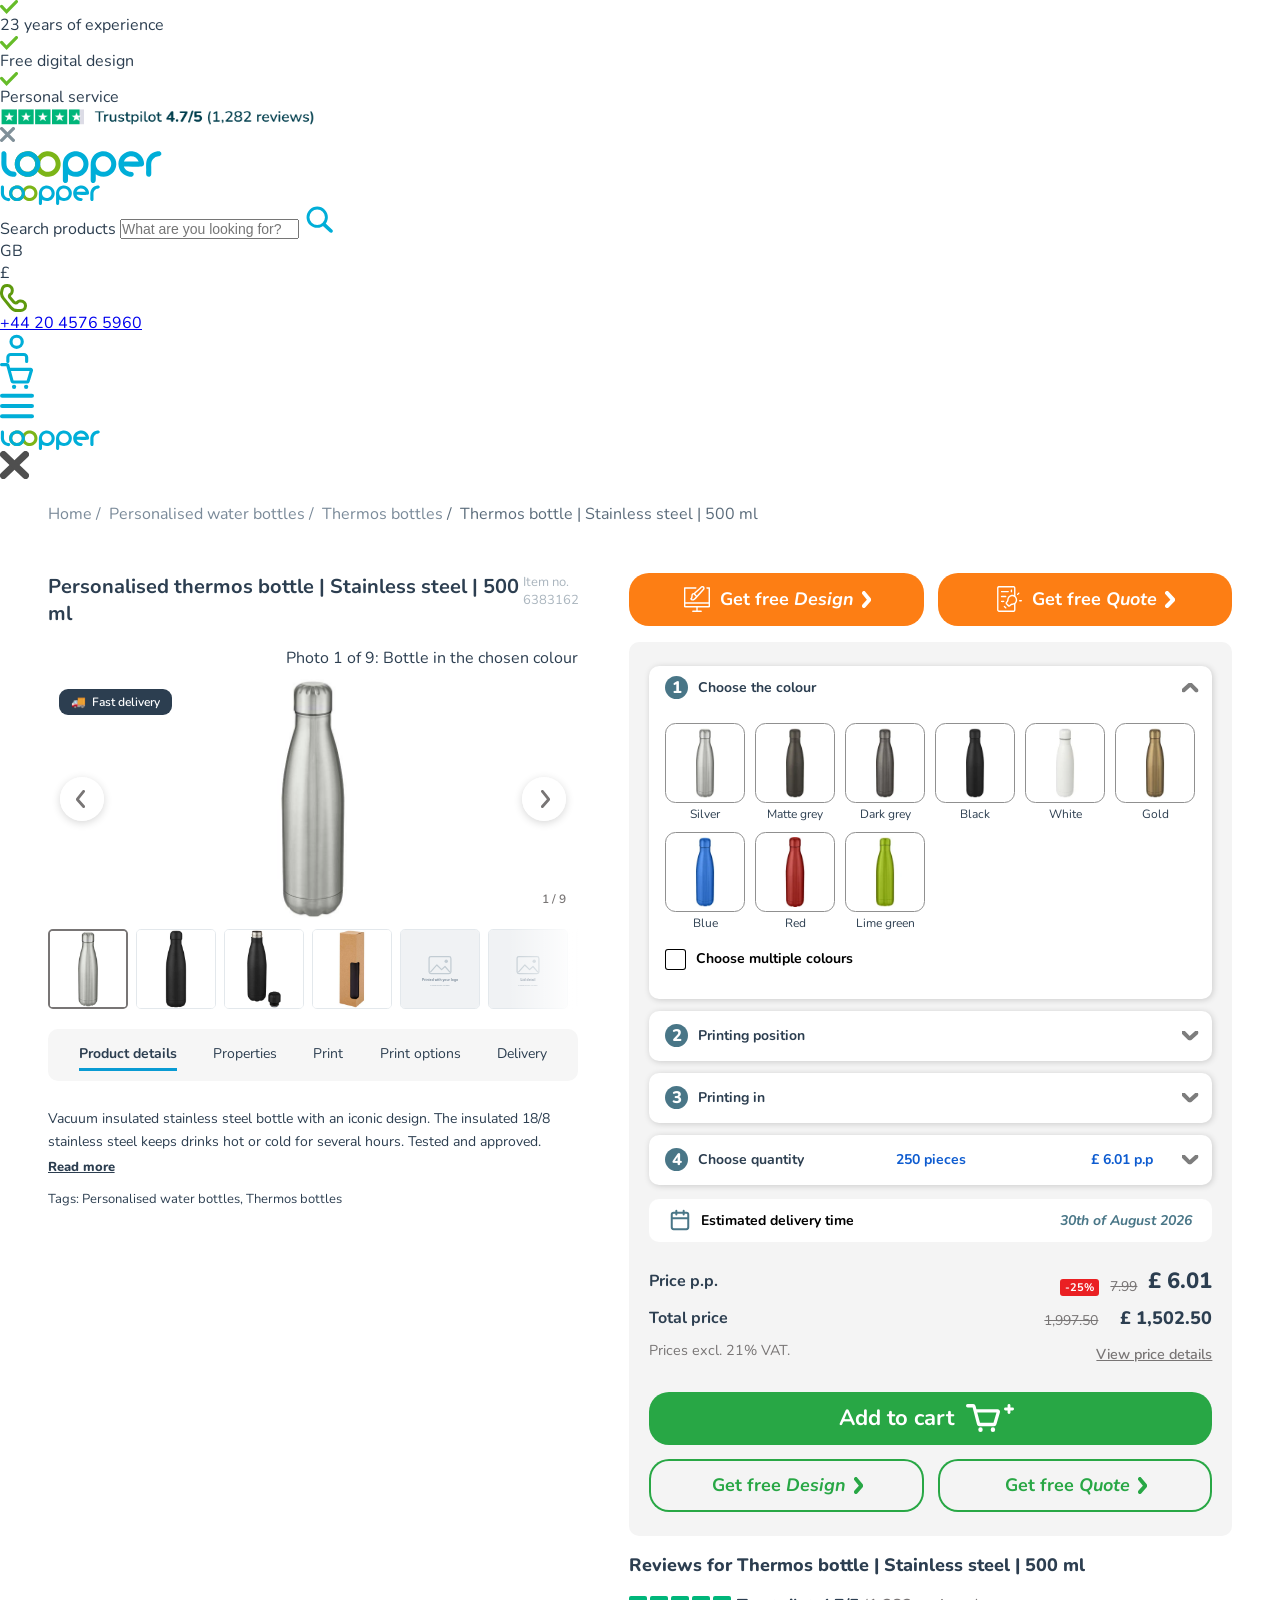
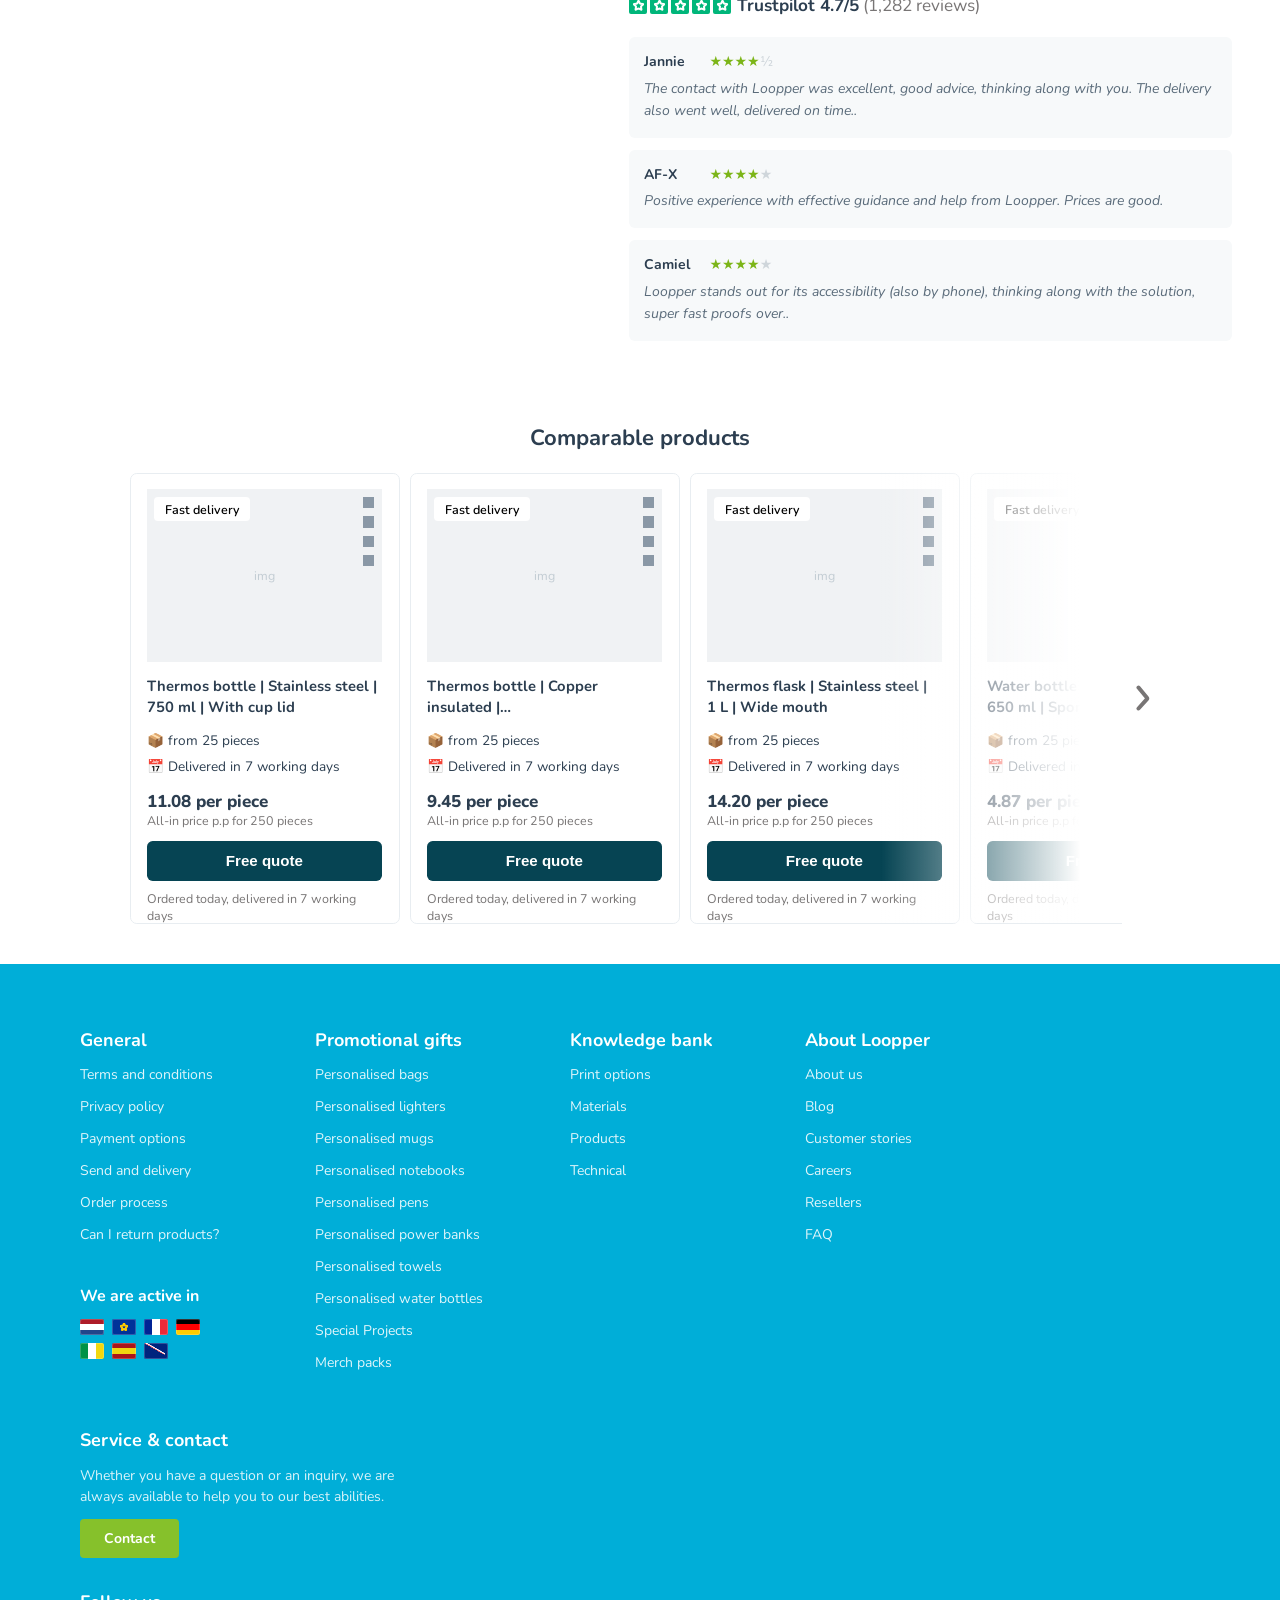
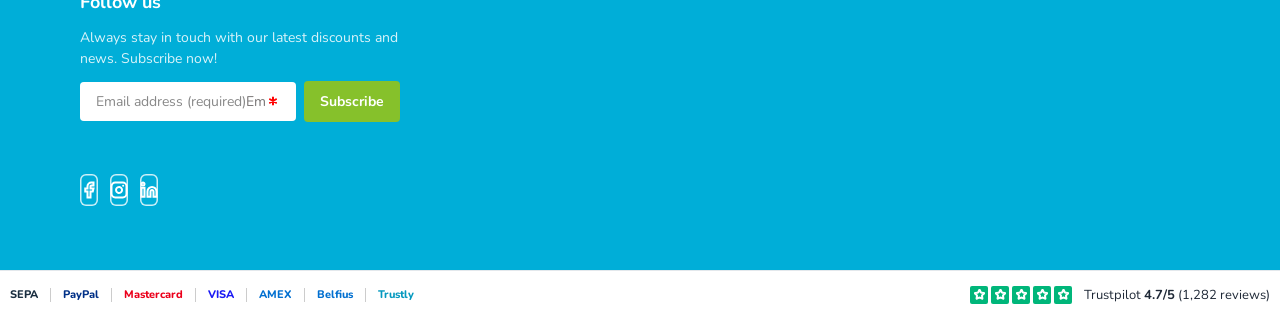
==== index.html @ 8483b27d "PDP: remove the configurator auto-scroll revealStep (scroll after a finished step) and showConfigSum" ====
<!doctype html>
<html lang="en-GB">
  <head>
    <meta charset="utf-8" />
    <!-- viewport-fit=cover: the page runs to the screen edges on iPhones,
         so the buy bar's white can sit behind Safari's bottom toolbar and the
         home indicator (env(safe-area-inset-*) in styles.css) -->
    <meta
      name="viewport"
      content="width=device-width, initial-scale=1, viewport-fit=cover"
    />
    <meta name="theme-color" content="#ffffff" />
    <meta name="format-detection" content="telephone=no" />
    <title>
      Thermos Bottle 500 ml, Stainless Steel, Personalised | from 25 pcs.
    </title>
    <meta
      name="description"
      content="Print your logo on a 500 ml vacuum insulated stainless steel thermos bottle. From 25 pieces, from £4.65 p.p. (5,000+ pcs), free digital design and fast delivery."
    />
    <link
      rel="canonical"
      href="https://www.loopper.co.uk/personalized-water-bottles/thermos-bottles/thermos-bottle-stainless-steel-500-ml-6383162"
    />
    <!-- hreflang: one line per market, each pointing to THIS product on that
         site. The non-UK slugs are illustrative; the feed fills the real ones. -->
    <link
      rel="alternate"
      hreflang="en-GB"
      href="https://www.loopper.co.uk/personalized-water-bottles/thermos-bottles/thermos-bottle-stainless-steel-500-ml-6383162"
    />
    <link
      rel="alternate"
      hreflang="en"
      href="https://www.loopper.com/personalized-water-bottles/thermos-bottles/thermos-bottle-stainless-steel-500-ml-6383162"
    />
    <link
      rel="alternate"
      hreflang="nl"
      href="https://www.loopper.nl/bedrukte-drinkflessen/thermosflessen/thermosfles-rvs-500-ml-6383162"
    />
    <link
      rel="alternate"
      hreflang="fr"
      href="https://www.loopper.fr/gourdes-personnalisees/bouteilles-isothermes/bouteille-isotherme-inox-500-ml-6383162"
    />
    <link
      rel="alternate"
      hreflang="de"
      href="https://www.loopper.de/trinkflaschen-bedrucken/thermosflaschen/thermosflasche-edelstahl-500-ml-6383162"
    />
    <link
      rel="alternate"
      hreflang="it"
      href="https://www.loopper.com/it/borracce-personalizzate/thermos/thermos-acciaio-inox-500-ml-6383162"
    />
    <link
      rel="alternate"
      hreflang="es"
      href="https://www.loopper.com/es/botellas-personalizadas/termos/termo-acero-inoxidable-500-ml-6383162"
    />
    <link
      rel="alternate"
      hreflang="x-default"
      href="https://www.loopper.co.uk/personalized-water-bottles/thermos-bottles/thermos-bottle-stainless-steel-500-ml-6383162"
    />
    <meta name="robots" content="index, follow" />
    <meta property="og:type" content="product" />
    <meta
      property="og:title"
      content="Thermos Bottle 500 ml, Stainless Steel, Personalised | from 25 pcs."
    />
    <meta
      property="og:description"
      content="Vacuum insulated 18/8 stainless steel bottle with your logo. From 25 pieces, free digital design."
    />
    <meta
      property="og:url"
      content="https://www.loopper.co.uk/personalized-water-bottles/thermos-bottles/thermos-bottle-stainless-steel-500-ml-6383162"
    />
    <meta
      property="og:image"
      content="https://img.loopper.com/storage/webshop/articles/thermos-bottle-stainless-steel-500-ml.jpg"
    />
    <meta property="og:site_name" content="Loopper" />
    <meta property="og:locale" content="en_GB" />
    <meta name="twitter:card" content="summary_large_image" />
    <script type="application/ld+json">
      {
        "@context": "https://schema.org",
        "@graph": [
          {
            "@type": "WebPage",
            "@id": "https://www.loopper.co.uk/personalized-water-bottles/thermos-bottles/thermos-bottle-stainless-steel-500-ml-6383162#webpage",
            "name": "Thermos Bottle 500 ml, Stainless Steel, Personalised | from 25 pcs.",
            "url": "https://www.loopper.co.uk/personalized-water-bottles/thermos-bottles/thermos-bottle-stainless-steel-500-ml-6383162",
            "isPartOf": {
              "@id": "https://www.loopper.co.uk#website"
            },
            "breadcrumb": {
              "@id": "https://www.loopper.co.uk/personalized-water-bottles/thermos-bottles/thermos-bottle-stainless-steel-500-ml-6383162#breadcrumb"
            },
            "publisher": {
              "@id": "https://www.loopper.co.uk#organization"
            },
            "mainEntity": {
              "@id": "https://www.loopper.co.uk/personalized-water-bottles/thermos-bottles/thermos-bottle-stainless-steel-500-ml-6383162#product"
            },
            "dateModified": "2026-09-16"
          },
          {
            "@type": "BreadcrumbList",
            "@id": "https://www.loopper.co.uk/personalized-water-bottles/thermos-bottles/thermos-bottle-stainless-steel-500-ml-6383162#breadcrumb",
            "itemListElement": [
              {
                "@type": "ListItem",
                "position": 1,
                "name": "Home",
                "item": "https://www.loopper.co.uk"
              },
              {
                "@type": "ListItem",
                "position": 2,
                "name": "Personalised water bottles",
                "item": "https://www.loopper.co.uk/personalized-water-bottles"
              },
              {
                "@type": "ListItem",
                "position": 3,
                "name": "Thermos bottles",
                "item": "https://www.loopper.co.uk/personalized-water-bottles/thermos-bottles"
              },
              {
                "@type": "ListItem",
                "position": 4,
                "name": "Thermos bottle, stainless steel, 500 ml",
                "item": "https://www.loopper.co.uk/personalized-water-bottles/thermos-bottles/thermos-bottle-stainless-steel-500-ml-6383162"
              }
            ]
          },
          {
            "@type": "Product",
            "@id": "https://www.loopper.co.uk/personalized-water-bottles/thermos-bottles/thermos-bottle-stainless-steel-500-ml-6383162#product",
            "name": "Thermos bottle, stainless steel, 500 ml",
            "description": "Vacuum insulated stainless steel bottle with an iconic design. The insulated 18/8 stainless steel keeps drinks hot or cold for several hours. Personalised with your logo.",
            "image": [
              "https://img.loopper.com/storage/webshop/articles/thermos-bottle-stainless-steel-500-ml.jpg"
            ],
            "sku": "6383162",
            "brand": {
              "@type": "Brand",
              "name": "Loopper"
            },
            "material": "18/8 stainless steel",
            "color": [
              "Grey",
              "Black",
              "White",
              "Navy",
              "Royal blue",
              "Green",
              "Red",
              "Orange",
              "Yellow",
              "Pink",
              "Purple",
              "Teal",
              "Sand"
            ],
            "height": {
              "@type": "QuantitativeValue",
              "value": 27,
              "unitCode": "CMT"
            },
            "width": {
              "@type": "QuantitativeValue",
              "value": 7,
              "unitCode": "CMT"
            },
            "depth": {
              "@type": "QuantitativeValue",
              "value": 7,
              "unitCode": "CMT"
            },
            "weight": {
              "@type": "QuantitativeValue",
              "value": 284,
              "unitCode": "GRM"
            },
            "offers": {
              "@type": "Offer",
              "url": "https://www.loopper.co.uk/personalized-water-bottles/thermos-bottles/thermos-bottle-stainless-steel-500-ml-6383162",
              "priceCurrency": "GBP",
              "price": "7.99",
              "priceSpecification": [
                {
                  "@type": "UnitPriceSpecification",
                  "price": "7.99",
                  "priceCurrency": "GBP",
                  "valueAddedTaxIncluded": false,
                  "referenceQuantity": {
                    "@type": "QuantitativeValue",
                    "value": 1,
                    "unitCode": "C62"
                  },
                  "eligibleQuantity": {
                    "@type": "QuantitativeValue",
                    "minValue": 25,
                    "unitCode": "C62",
                    "maxValue": 49
                  }
                },
                {
                  "@type": "UnitPriceSpecification",
                  "price": "7.59",
                  "priceCurrency": "GBP",
                  "valueAddedTaxIncluded": false,
                  "referenceQuantity": {
                    "@type": "QuantitativeValue",
                    "value": 1,
                    "unitCode": "C62"
                  },
                  "eligibleQuantity": {
                    "@type": "QuantitativeValue",
                    "minValue": 50,
                    "unitCode": "C62",
                    "maxValue": 99
                  }
                },
                {
                  "@type": "UnitPriceSpecification",
                  "price": "7.19",
                  "priceCurrency": "GBP",
                  "valueAddedTaxIncluded": false,
                  "referenceQuantity": {
                    "@type": "QuantitativeValue",
                    "value": 1,
                    "unitCode": "C62"
                  },
                  "eligibleQuantity": {
                    "@type": "QuantitativeValue",
                    "minValue": 100,
                    "unitCode": "C62",
                    "maxValue": 249
                  }
                },
                {
                  "@type": "UnitPriceSpecification",
                  "price": "6.01",
                  "priceCurrency": "GBP",
                  "valueAddedTaxIncluded": false,
                  "referenceQuantity": {
                    "@type": "QuantitativeValue",
                    "value": 1,
                    "unitCode": "C62"
                  },
                  "eligibleQuantity": {
                    "@type": "QuantitativeValue",
                    "minValue": 250,
                    "unitCode": "C62",
                    "maxValue": 499
                  }
                },
                {
                  "@type": "UnitPriceSpecification",
                  "price": "5.67",
                  "priceCurrency": "GBP",
                  "valueAddedTaxIncluded": false,
                  "referenceQuantity": {
                    "@type": "QuantitativeValue",
                    "value": 1,
                    "unitCode": "C62"
                  },
                  "eligibleQuantity": {
                    "@type": "QuantitativeValue",
                    "minValue": 500,
                    "unitCode": "C62",
                    "maxValue": 999
                  }
                },
                {
                  "@type": "UnitPriceSpecification",
                  "price": "5.35",
                  "priceCurrency": "GBP",
                  "valueAddedTaxIncluded": false,
                  "referenceQuantity": {
                    "@type": "QuantitativeValue",
                    "value": 1,
                    "unitCode": "C62"
                  },
                  "eligibleQuantity": {
                    "@type": "QuantitativeValue",
                    "minValue": 1000,
                    "unitCode": "C62",
                    "maxValue": 2499
                  }
                },
                {
                  "@type": "UnitPriceSpecification",
                  "price": "4.99",
                  "priceCurrency": "GBP",
                  "valueAddedTaxIncluded": false,
                  "referenceQuantity": {
                    "@type": "QuantitativeValue",
                    "value": 1,
                    "unitCode": "C62"
                  },
                  "eligibleQuantity": {
                    "@type": "QuantitativeValue",
                    "minValue": 2500,
                    "unitCode": "C62",
                    "maxValue": 4999
                  }
                },
                {
                  "@type": "UnitPriceSpecification",
                  "price": "4.65",
                  "priceCurrency": "GBP",
                  "valueAddedTaxIncluded": false,
                  "referenceQuantity": {
                    "@type": "QuantitativeValue",
                    "value": 1,
                    "unitCode": "C62"
                  },
                  "eligibleQuantity": {
                    "@type": "QuantitativeValue",
                    "minValue": 5000,
                    "unitCode": "C62"
                  }
                }
              ],
              "availability": "https://schema.org/InStock",
              "itemCondition": "https://schema.org/NewCondition",
              "seller": {
                "@id": "https://www.loopper.co.uk#organization"
              },
              "hasMerchantReturnPolicy": {
                "@id": "https://www.loopper.co.uk#merchant-return-policy"
              }
            }
          }
        ]
      }
    </script>
    <link
      rel="icon"
      href="data:image/svg+xml,%3Csvg xmlns='http://www.w3.org/2000/svg' viewBox='0 0 16 16'%3E%3Ccircle cx='8' cy='8' r='8' fill='%2300aed8'/%3E%3C/svg%3E"
    />
    <style>
      @font-face {
        font-family: "Nunito";
        font-style: normal;
        font-weight: 400 1000;
        font-display: swap;
        src: url("assets/fonts/nunito-latin.woff2") format("woff2");
      }
      @font-face {
        font-family: "Nunito";
        font-style: italic;
        font-weight: 400 1000;
        font-display: swap;
        src: url("assets/fonts/nunito-italic-latin.woff2") format("woff2");
      }
    </style>
    <!-- ?v=: raise it after editing the CSS / JS, so phones testing the
         prototype fetch the new files instead of a cached copy -->
    <link rel="stylesheet" href="styles.css?v=58" />
    <link rel="stylesheet" href="nav.css?v=58" />
  </head>
  <body>
    <!-- ============ NAVIGATION MENU ============
         From 02 Navigation menu/loopper-navigation-menu.html: icon
         sprite, header (USP bar, search, actions, category bar + mega
         menu, mobile chips), scrim and mobile drawer. Styles in
         nav.css, behaviour in nav.js. -->
    <!-- SVG icon sprite -->
    <svg width="0" height="0" style="position: absolute" aria-hidden="true">
      <defs>
        <symbol id="i-check" viewBox="0 0 24 24">
          <path d="M4 12.5l5 5L20 6.5" />
        </symbol>
        <symbol id="i-x" viewBox="0 0 24 24">
          <path d="M6 6l12 12M18 6L6 18" />
        </symbol>
        <symbol id="i-search" viewBox="0 0 24 24">
          <circle cx="11" cy="11" r="6.5" />
          <path d="M16 16l4.5 4.5" />
        </symbol>
        <symbol id="i-phone" viewBox="0 0 24 24">
          <path
            d="M5 4h3.5l1.8 4.5-2.3 1.4a11 11 0 0 0 6.1 6.1l1.4-2.3L20 15.5V19a1.5 1.5 0 0 1-1.6 1.5A16.5 16.5 0 0 1 3.5 5.6 1.5 1.5 0 0 1 5 4z"
          />
        </symbol>
        <symbol id="i-user" viewBox="0 0 24 24">
          <circle cx="12" cy="8" r="4" />
          <path d="M4.5 20.5a7.5 7.5 0 0 1 15 0" />
        </symbol>
        <symbol id="i-cart" viewBox="0 0 24 24">
          <path d="M3 4h2.5l2.2 11h10.6L20.5 7.5H7" />
          <circle cx="9.5" cy="19.5" r="1.3" />
          <circle cx="17" cy="19.5" r="1.3" />
        </symbol>
        <symbol id="i-menu" viewBox="0 0 24 24">
          <path d="M4 6.5h16M4 12h16M4 17.5h16" />
        </symbol>
        <symbol id="i-chev-d" viewBox="0 0 24 24">
          <path d="M6 9l6 6 6-6" />
        </symbol>
        <symbol id="i-chev-r" viewBox="0 0 24 24">
          <path d="M9 6l6 6-6 6" />
        </symbol>
        <symbol id="i-chev-l" viewBox="0 0 24 24">
          <path d="M15 6l-6 6 6 6" />
        </symbol>
        <symbol id="i-arrow" viewBox="0 0 24 24">
          <path d="M5 12h14M13 6l6 6-6 6" />
        </symbol>
        <symbol id="i-grid" viewBox="0 0 24 24">
          <rect x="4" y="4" width="6.5" height="6.5" rx="1.5" />
          <rect x="13.5" y="4" width="6.5" height="6.5" rx="1.5" />
          <rect x="4" y="13.5" width="6.5" height="6.5" rx="1.5" />
          <rect x="13.5" y="13.5" width="6.5" height="6.5" rx="1.5" />
        </symbol>
        <symbol id="i-az" viewBox="0 0 24 24">
          <path d="M4 18l3.5-10L11 18M5.2 14.5h4.6M14 8h6l-6 10h6" />
        </symbol>
        <symbol id="i-bags" viewBox="0 0 24 24">
          <path d="M5.5 8h13l-1 12.5h-11z" />
          <path d="M9 10V6.5a3 3 0 0 1 6 0V10" />
        </symbol>
        <symbol id="i-brands" viewBox="0 0 24 24">
          <path
            d="M12 3.5l2.5 5.3 5.8.7-4.3 4 1.1 5.8L12 16.5l-5.1 2.8L8 13.5l-4.3-4 5.8-.7z"
          />
        </symbol>
        <symbol id="i-clothing" viewBox="0 0 24 24">
          <path
            d="M9 4L4 6.5 5.5 11 8 10v10h8V10l2.5 1L20 6.5 15 4a3 3 0 0 1-6 0z"
          />
        </symbol>
        <symbol id="i-food-drinkware" viewBox="0 0 24 24">
          <path d="M5 9h11v6a4.5 4.5 0 0 1-4.5 4.5h-2A4.5 4.5 0 0 1 5 15z" />
          <path
            d="M16 10.5h1.5a2.5 2.5 0 0 1 0 5H16M9 3.5c-.8 1 .8 2 0 3M12.5 3.5c-.8 1 .8 2 0 3"
          />
        </symbol>
        <symbol id="i-gadgets" viewBox="0 0 24 24">
          <rect x="7" y="3" width="10" height="18" rx="2.5" />
          <path d="M11 17.5h2" />
        </symbol>
        <symbol id="i-giveaways" viewBox="0 0 24 24">
          <rect x="4" y="10" width="16" height="10.5" rx="1.5" />
          <path
            d="M3 7h18v3H3zM12 7v13.5M12 7C10.5 3 6.5 3.5 7.5 6.5M12 7c1.5-4 5.5-3.5 4.5-.5"
          />
        </symbol>
        <symbol id="i-office" viewBox="0 0 24 24">
          <path d="M4.5 19.5l1-4.5L16 4.5l3.5 3.5L9 18.5z" />
          <path d="M13.5 7l3.5 3.5" />
        </symbol>
        <symbol id="i-outdoor" viewBox="0 0 24 24">
          <path d="M3 19.5l6.5-10 4 6 2.5-3.5 5 7.5z" />
          <circle cx="17" cy="6" r="2" />
        </symbol>
        <symbol id="i-sustainable" viewBox="0 0 24 24">
          <path d="M5 19c0-8.5 5.5-14 15-14 0 9.5-5.5 15-14 15" />
          <path d="M5 19l8.5-8.5" />
        </symbol>
        <symbol id="i-themes" viewBox="0 0 24 24">
          <path
            d="M12 3v4M12 17v4M3 12h4M17 12h4M6 6l2.5 2.5M15.5 15.5L18 18M18 6l-2.5 2.5M8.5 15.5L6 18"
          />
        </symbol>
        <symbol id="i-wellness" viewBox="0 0 24 24">
          <path
            d="M12 20s-7.5-4.6-7.5-10.2A4.2 4.2 0 0 1 12 7.3a4.2 4.2 0 0 1 7.5 2.5C19.5 15.4 12 20 12 20z"
          />
        </symbol>
        <symbol id="i-spark" viewBox="0 0 24 24">
          <path d="M12 3l2 6 6 2-6 2-2 6-2-6-6-2 6-2z" />
        </symbol>
        <symbol id="i-pen-tool" viewBox="0 0 24 24">
          <path d="M12 19l7-7 3 3-7 7zM18 13l-1.5-7.5L2 2l3.5 14.5L13 18z" />
          <circle cx="11" cy="11" r="2" />
        </symbol>
        <symbol id="i-chat" viewBox="0 0 24 24">
          <path d="M4 5h16v11H9l-5 4z" />
        </symbol>
        <symbol id="i-stories" viewBox="0 0 24 24">
          <path d="M4 5h11a3 3 0 0 1 3 3v11H7a3 3 0 0 1-3-3z" />
          <path d="M8 9h6M8 12.5h6" />
        </symbol>
        <symbol id="i-globe" viewBox="0 0 24 24">
          <circle cx="12" cy="12" r="8.5" />
          <path
            d="M3.5 12h17M12 3.5c2.5 2.5 3.5 5.5 3.5 8.5s-1 6-3.5 8.5c-2.5-2.5-3.5-5.5-3.5-8.5s1-6 3.5-8.5z"
          />
        </symbol>
      </defs>
    </svg>

    <header class="hd" id="hd">
      <div class="usp" id="usp">
        <div class="wrap">
          <div class="usp-left">
            <span class="usp-item"
              ><span class="usp-ic"
                ><img
                  src="assets/nav/v2-usp-check.svg"
                  width="18.0604"
                  height="14.0691"
                  alt="" /></span
              >23 years of experience</span
            >
            <span class="usp-item"
              ><span class="usp-ic"
                ><img
                  src="assets/nav/v2-usp-check.svg"
                  width="18.0604"
                  height="14.0691"
                  alt="" /></span
              >Free digital design</span
            >
            <span class="usp-item"
              ><span class="usp-ic"
                ><img
                  src="assets/nav/v2-usp-check.svg"
                  width="18.0604"
                  height="14.0691"
                  alt="" /></span
              >Personal service</span
            >
          </div>
          <a
            class="usp-tp"
            href="https://www.trustpilot.com/review/loopper.com"
            rel="noopener"
            ><img
              src="assets/nav/trustpilot-rating@2x.png"
              width="315"
              height="18"
              alt="Trustpilot 4.7/5 (1,282 reviews)"
          /></a>
          <button
            class="usp-close"
            id="uspClose"
            aria-label="Hide these messages"
          >
            <img
              src="assets/nav/v2-usp-close.svg"
              width="15.4286"
              height="15.4286"
              alt=""
            />
          </button>
        </div>
      </div>

      <div class="bar">
        <div class="wrap bar-in">
          <a class="logo" href="/" aria-label="Loopper home"
            ><img
              class="d-only d-logo"
              src="assets/nav/v2-logo.svg"
              width="165"
              height="35.8333"
              alt="" /><img
              class="m-only m-logo"
              src="assets/nav/logo.svg"
              width="102"
              height="22"
              alt=""
          /></a>

          <form class="search" role="search" onsubmit="return false;">
            <label for="q" class="vh">Search products</label>
            <input
              id="q"
              type="search"
              placeholder="What are you looking for?"
              autocomplete="off"
            />
            <button type="submit" aria-label="Search">
              <img src="assets/nav/search.svg" width="34" height="28" alt="" />
            </button>
          </form>

          <div class="actions">
            <div class="lang">
              <button
                class="act act-lang"
                id="langBtn"
                type="button"
                aria-haspopup="true"
                aria-expanded="false"
                aria-controls="langMenu"
                aria-label="Country: United Kingdom. Change country"
              >
                <span
                  class="lang-flag"
                  style="
                    background-image: url(&quot;https://www.loopper.co.uk/storage/flags/gb.svg&quot;);
                  "
                ></span
                ><span class="lang-code">GB</span>
              </button>
              <ul class="lang-menu" id="langMenu" hidden>
                <li>
                  <a
                    href="https://www.loopper.co.uk/personalized-water-bottles/thermos-bottles/thermos-bottle-stainless-steel-500-ml-6383162"
                    hreflang="en-GB"
                    aria-current="true"
                    ><span class="cur-opt"
                      ><span
                        class="lang-flag lang-flag-lg"
                        style="
                          background-image: url(&quot;https://www.loopper.co.uk/storage/flags/gb.svg&quot;);
                        "
                      ></span
                      ><span class="lang-name">United Kingdom</span></span
                    ><svg
                      class="cur-check"
                      width="14"
                      height="10"
                      viewBox="0 0 14 10"
                      fill="none"
                      aria-hidden="true"
                    >
                      <path
                        d="M1.5 5.2L5.2 8.5L12.5 1.5"
                        stroke="#00AED8"
                        stroke-width="2.4"
                        stroke-linecap="round"
                        stroke-linejoin="round"
                      /></svg
                  ></a>
                </li>
                <li>
                  <a
                    href="https://www.loopper.nl/bedrukte-drinkflessen/thermosflessen/thermosfles-rvs-500-ml-6383162"
                    hreflang="nl"
                    ><span class="cur-opt"
                      ><span
                        class="lang-flag lang-flag-lg"
                        style="
                          background-image: url(&quot;https://www.loopper.co.uk/storage/flags/nl.svg&quot;);
                        "
                      ></span
                      ><span class="lang-name">Nederlands</span></span
                    ><svg
                      class="cur-check"
                      width="14"
                      height="10"
                      viewBox="0 0 14 10"
                      fill="none"
                      aria-hidden="true"
                    >
                      <path
                        d="M1.5 5.2L5.2 8.5L12.5 1.5"
                        stroke="#00AED8"
                        stroke-width="2.4"
                        stroke-linecap="round"
                        stroke-linejoin="round"
                      /></svg
                  ></a>
                </li>
                <li>
                  <a
                    href="https://www.loopper.com/personalized-water-bottles/thermos-bottles/thermos-bottle-stainless-steel-500-ml-6383162"
                    hreflang="en"
                    ><span class="cur-opt"
                      ><span
                        class="lang-flag lang-flag-lg"
                        style="
                          background-image: url(&quot;https://www.loopper.co.uk/storage/flags/en.svg&quot;);
                        "
                      ></span
                      ><span class="lang-name">English</span></span
                    ><svg
                      class="cur-check"
                      width="14"
                      height="10"
                      viewBox="0 0 14 10"
                      fill="none"
                      aria-hidden="true"
                    >
                      <path
                        d="M1.5 5.2L5.2 8.5L12.5 1.5"
                        stroke="#00AED8"
                        stroke-width="2.4"
                        stroke-linecap="round"
                        stroke-linejoin="round"
                      /></svg
                  ></a>
                </li>
                <li>
                  <a
                    href="https://www.loopper.fr/gourdes-personnalisees/bouteilles-isothermes/bouteille-isotherme-inox-500-ml-6383162"
                    hreflang="fr"
                    ><span class="cur-opt"
                      ><span
                        class="lang-flag lang-flag-lg"
                        style="
                          background-image: url(&quot;https://www.loopper.co.uk/storage/flags/fr.svg&quot;);
                        "
                      ></span
                      ><span class="lang-name">Français</span></span
                    ><svg
                      class="cur-check"
                      width="14"
                      height="10"
                      viewBox="0 0 14 10"
                      fill="none"
                      aria-hidden="true"
                    >
                      <path
                        d="M1.5 5.2L5.2 8.5L12.5 1.5"
                        stroke="#00AED8"
                        stroke-width="2.4"
                        stroke-linecap="round"
                        stroke-linejoin="round"
                      /></svg
                  ></a>
                </li>
                <li>
                  <a
                    href="https://www.loopper.de/trinkflaschen-bedrucken/thermosflaschen/thermosflasche-edelstahl-500-ml-6383162"
                    hreflang="de"
                    ><span class="cur-opt"
                      ><span
                        class="lang-flag lang-flag-lg"
                        style="
                          background-image: url(&quot;https://www.loopper.co.uk/storage/flags/de.svg&quot;);
                        "
                      ></span
                      ><span class="lang-name">Deutsch</span></span
                    ><svg
                      class="cur-check"
                      width="14"
                      height="10"
                      viewBox="0 0 14 10"
                      fill="none"
                      aria-hidden="true"
                    >
                      <path
                        d="M1.5 5.2L5.2 8.5L12.5 1.5"
                        stroke="#00AED8"
                        stroke-width="2.4"
                        stroke-linecap="round"
                        stroke-linejoin="round"
                      /></svg
                  ></a>
                </li>
                <li>
                  <a
                    href="https://www.loopper.com/it/borracce-personalizzate/thermos/thermos-acciaio-inox-500-ml-6383162"
                    hreflang="it"
                    ><span class="cur-opt"
                      ><span
                        class="lang-flag lang-flag-lg"
                        style="
                          background-image: url(&quot;https://www.loopper.co.uk/storage/flags/it.svg&quot;);
                        "
                      ></span
                      ><span class="lang-name">Italiano</span></span
                    ><svg
                      class="cur-check"
                      width="14"
                      height="10"
                      viewBox="0 0 14 10"
                      fill="none"
                      aria-hidden="true"
                    >
                      <path
                        d="M1.5 5.2L5.2 8.5L12.5 1.5"
                        stroke="#00AED8"
                        stroke-width="2.4"
                        stroke-linecap="round"
                        stroke-linejoin="round"
                      /></svg
                  ></a>
                </li>
                <li>
                  <a
                    href="https://www.loopper.com/es/botellas-personalizadas/termos/termo-acero-inoxidable-500-ml-6383162"
                    hreflang="es"
                    ><span class="cur-opt"
                      ><span
                        class="lang-flag lang-flag-lg"
                        style="
                          background-image: url(&quot;https://www.loopper.co.uk/storage/flags/es.svg&quot;);
                        "
                      ></span
                      ><span class="lang-name">Español</span></span
                    ><svg
                      class="cur-check"
                      width="14"
                      height="10"
                      viewBox="0 0 14 10"
                      fill="none"
                      aria-hidden="true"
                    >
                      <path
                        d="M1.5 5.2L5.2 8.5L12.5 1.5"
                        stroke="#00AED8"
                        stroke-width="2.4"
                        stroke-linecap="round"
                        stroke-linejoin="round"
                      /></svg
                  ></a>
                </li>
              </ul>
            </div>
            <div class="lang cur">
              <button
                class="act act-cur"
                id="curBtn"
                type="button"
                aria-haspopup="true"
                aria-expanded="false"
                aria-controls="curMenu"
                aria-label="Currency: GBP. Change currency"
              >
                <span class="cur-sym" id="curSym" aria-hidden="true">£</span>
              </button>
              <ul class="lang-menu" id="curMenu" hidden>
                <li>
                  <a href="#" data-cur="GBP" data-sym="£" aria-current="true"
                    ><span class="cur-opt"
                      ><span class="cur-badge">£</span>GBP
                      <span class="cur-name">· British pound</span></span
                    ><svg
                      class="cur-check"
                      width="14"
                      height="10"
                      viewBox="0 0 14 10"
                      fill="none"
                      aria-hidden="true"
                    >
                      <path
                        d="M1.5 5.2L5.2 8.5L12.5 1.5"
                        stroke="#00AED8"
                        stroke-width="2.4"
                        stroke-linecap="round"
                        stroke-linejoin="round"
                      /></svg
                  ></a>
                </li>
                <li>
                  <a href="#" data-cur="EUR" data-sym="€"
                    ><span class="cur-opt"
                      ><span class="cur-badge">€</span>EUR
                      <span class="cur-name">· Euro</span></span
                    ><svg
                      class="cur-check"
                      width="14"
                      height="10"
                      viewBox="0 0 14 10"
                      fill="none"
                      aria-hidden="true"
                    >
                      <path
                        d="M1.5 5.2L5.2 8.5L12.5 1.5"
                        stroke="#00AED8"
                        stroke-width="2.4"
                        stroke-linecap="round"
                        stroke-linejoin="round"
                      /></svg
                  ></a>
                </li>
              </ul>
            </div>
            <a
              class="act act-phone"
              href="tel:+442045765960"
              aria-label="Call us on +44 20 4576 5960"
              ><span class="m-ic m-phone"
                ><img
                  src="assets/nav/phone.svg"
                  width="27.0611"
                  height="28"
                  alt="" /></span
              ><span class="ph-num d-only">+44 20 4576 5960</span></a
            >
            <a class="act" href="#" aria-label="My account"
              ><span class="m-ic m-account"
                ><img
                  src="assets/nav/account.svg"
                  width="34"
                  height="29.6186"
                  alt="" /></span
            ></a>
            <a class="act" href="#" aria-label="Basket"
              ><span class="ic-wrap"
                ><span class="m-ic m-cart"
                  ><img
                    src="assets/nav/cart.svg"
                    width="32.9824"
                    height="25.6872"
                    alt="" /></span></span
            ></a>
          </div>

          <button
            class="burger"
            id="burger"
            aria-label="Open menu"
            aria-expanded="false"
            aria-controls="drawer"
          >
            <img
              src="assets/nav/menu.svg"
              width="33.8253"
              height="33.8253"
              alt=""
            />
          </button>
        </div>
      </div>

      <!-- Mobile: category chips -->
      <nav class="chips" aria-label="Popular categories">
        <ul id="chips"></ul>
      </nav>

      <!-- Desktop: category bar + mega menu -->
      <nav class="cat" id="cat" aria-label="Product categories">
        <div class="wrap"><ul class="cat-list" id="catList"></ul></div>
        <div class="mega" id="mega" hidden>
          <div class="wrap mega-in" id="megaIn"></div>
        </div>
      </nav>
    </header>

    <div class="scrim" id="scrim" hidden></div>

    <!-- Mobile drawer -->
    <div
      class="drawer"
      id="drawer"
      role="dialog"
      aria-modal="true"
      aria-label="Menu"
    >
      <div class="dr-top">
        <span class="logo" aria-hidden="true"
          ><img src="assets/nav/logo.svg" width="102" height="22" alt=""
        /></span>
        <button class="dr-close" id="drClose" aria-label="Close menu">
          <!-- same X as the photo viewer and print previews (user) -->
          <img
            src="assets/mobile/overlay-close.svg"
            width="29"
            height="28"
            alt=""
          />
        </button>
      </div>
      <div class="dr-stage" id="drStage"></div>
    </div>

    <div class="stage" id="main">
      <div class="frame" id="frame">
        <!-- ============ CONTAINER (531:12868) ============ -->
        <main class="container">
          <!-- Breadcrumb: in the content container, above the two columns, so
               it starts where the product title starts and never runs wider
               than the content. Search engines read the BreadcrumbList JSON-LD
               in <head>; this is the same trail as a labelled nav. -->
          <div class="breadcrumb-bar">
            <nav class="bar-inner" aria-label="Breadcrumb">
              <!-- phones: middle levels (.crumb-mid) fold behind the "…"
                   button and the current page is left out (the title below
                   names it): "Home / … / Thermos bottles". "…" opens the
                   full trail (script.js). Desktop / tablet: full trail. -->
              <ol class="crumbs">
                <li><a href="/">Home</a></li>
                <li class="crumbs-more">
                  <button
                    type="button"
                    aria-expanded="false"
                    aria-label="Show full path"
                  >
                    …
                  </button>
                </li>
                <li class="crumb-mid">
                  <a href="/personalized-water-bottles"
                    >Personalised water bottles</a
                  >
                </li>
                <li>
                  <a href="/personalized-water-bottles/thermos-bottles"
                    >Thermos bottles</a
                  >
                </li>
                <li aria-current="page">
                  Thermos bottle | Stainless steel | 500 ml
                </li>
              </ol>
            </nav>
          </div>
          <div class="main-grid">
            <!-- ---------- COLUMN 1 (531:12872) ---------- -->
            <div class="col1">
              <div class="heading-title">
                <h1>Personalised thermos bottle | Stainless steel | 500 ml</h1>
                <div class="sku">Item no. 6383162</div>
              </div>

              <div
                class="image-slider"
                role="region"
                aria-roledescription="carousel"
                aria-label="Product photos"
              >
                <!-- announces "Photo 2 of 4: Front view" on every change -->
                <p class="vh" id="gal-status" aria-live="polite"></p>
                <!-- display: contents on desktop; the swipeable gallery track
                     below 768px (Image section 786:15988) -->
                <div class="gallery-track" id="gallery-track">
                  <div class="product-image-container">
                    <!-- Only 500px originals exist online for this article; add
                         1000w / 1500w files to the srcset when the supplier's
                         high-res photos are available. -->
                    <img
                      class="product-image"
                      id="product-image"
                      src="assets/product/silver.jpg"
                      srcset="assets/product/silver.jpg 500w"
                      sizes="(width >= 1024px) 654px, (width >= 768px) 46vw, 100vw"
                      alt="Thermos bottle, stainless steel, 500 ml, silver"
                      width="500"
                      height="500"
                      fetchpriority="high"
                    />
                    <!-- gallery controls (script.js gallery): the whole photo
                         opens the full-screen viewer; arrows + counter on
                         desktop / tablet, swipe + dots on phones -->
                    <button
                      class="gal-zoom"
                      type="button"
                      data-index="0"
                      aria-label="Enlarge photo"
                    ></button>
                    <button
                      class="gal-nav gal-nav--prev"
                      type="button"
                      aria-label="Previous photo"
                    >
                      <img
                        src="assets/imgArrow.svg"
                        width="13"
                        height="25"
                        alt=""
                      />
                    </button>
                    <button
                      class="gal-nav gal-nav--next"
                      type="button"
                      aria-label="Next photo"
                    >
                      <img
                        src="assets/imgArrow.svg"
                        width="13"
                        height="25"
                        alt=""
                      />
                    </button>
                    <span class="gal-count" aria-hidden="true">1 / 4</span>
                    <div class="fast-delivery">
                      <span>🚚</span><span class="fd-text">Fast delivery</span>
                    </div>
                  </div>
                  <!-- phones: the other three product views follow the first
                       photo, in the same order as the desktop thumbnails -->
                  <div class="m-slide m-slide--photo">
                    <img
                      src="assets/product/view-front.jpg"
                      width="500"
                      height="500"
                      loading="lazy"
                      alt="Thermos bottle, front view"
                    />
                    <button
                      class="gal-zoom"
                      type="button"
                      data-index="1"
                      aria-label="Enlarge photo: Front view"
                    ></button>
                  </div>
                  <div class="m-slide m-slide--photo">
                    <img
                      src="assets/product/view-open-lid.jpg"
                      width="500"
                      height="500"
                      loading="lazy"
                      alt="Thermos bottle with the lid taken off"
                    />
                    <button
                      class="gal-zoom"
                      type="button"
                      data-index="2"
                      aria-label="Enlarge photo: With the lid off"
                    ></button>
                  </div>
                  <div class="m-slide m-slide--photo">
                    <img
                      src="assets/product/view-gift-box.jpg"
                      width="500"
                      height="500"
                      loading="lazy"
                      alt="Thermos bottle in its gift box"
                    />
                    <button
                      class="gal-zoom"
                      type="button"
                      data-index="3"
                      aria-label="Enlarge photo: In its gift box"
                    ></button>
                  </div>
                  <!-- views 5–9: placeholder images until the real photos exist -->
                  <div class="m-slide m-slide--photo">
                    <img
                      src="assets/product/placeholder-printed-logo.svg"
                      width="500"
                      height="500"
                      loading="lazy"
                      alt="Thermos bottle printed with a logo (placeholder)"
                    />
                    <button
                      class="gal-zoom"
                      type="button"
                      data-index="4"
                      aria-label="Enlarge photo: Printed with your logo"
                    ></button>
                  </div>
                  <div class="m-slide m-slide--photo">
                    <img
                      src="assets/product/placeholder-lid-detail.svg"
                      width="500"
                      height="500"
                      loading="lazy"
                      alt="Lid detail (placeholder)"
                    />
                    <button
                      class="gal-zoom"
                      type="button"
                      data-index="5"
                      aria-label="Enlarge photo: Lid detail"
                    ></button>
                  </div>
                  <div class="m-slide m-slide--photo">
                    <img
                      src="assets/product/placeholder-in-use.svg"
                      width="500"
                      height="500"
                      loading="lazy"
                      alt="Thermos bottle in use (placeholder)"
                    />
                    <button
                      class="gal-zoom"
                      type="button"
                      data-index="6"
                      aria-label="Enlarge photo: In use"
                    ></button>
                  </div>
                  <div class="m-slide m-slide--photo">
                    <img
                      src="assets/product/placeholder-size-comparison.svg"
                      width="500"
                      height="500"
                      loading="lazy"
                      alt="Size comparison (placeholder)"
                    />
                    <button
                      class="gal-zoom"
                      type="button"
                      data-index="7"
                      aria-label="Enlarge photo: Size comparison"
                    ></button>
                  </div>
                  <div class="m-slide m-slide--photo">
                    <img
                      src="assets/product/placeholder-print-area.svg"
                      width="500"
                      height="500"
                      loading="lazy"
                      alt="Print area (placeholder)"
                    />
                    <button
                      class="gal-zoom"
                      type="button"
                      data-index="8"
                      aria-label="Enlarge photo: Print area"
                    ></button>
                  </div>

                  <!-- last two slides (user, 2026-10-13): flat images of the
                       "Talk to a merch expert" and "Trusted by top brands"
                       banners, replacing their HTML builds. 347x347 source
                       files; swap in 2x/3x exports for sharp phones. -->
                  <div class="m-slide m-slide--banner">
                    <img
                      src="assets/mobile/slide-expert.png"
                      width="347"
                      height="347"
                      loading="lazy"
                      decoding="async"
                      alt="Talk to a merch expert — help with products, designs and delivery, Monday to Friday 9:00 to 17:00, promo@loopper.com, +44 20 4576 5960"
                    />
                  </div>
                  <div class="m-slide m-slide--banner">
                    <img
                      src="assets/mobile/slide-trusted.png"
                      width="347"
                      height="347"
                      loading="lazy"
                      decoding="async"
                      alt="Trusted by top brands since 2002: United Nations, EA, Atlassian, Siemens, HelloFresh, Lidl, Huawei, Jaguar"
                    />
                  </div>
                </div>
                <div class="m-dots" id="gallery-dots" aria-hidden="true">
                  <!-- phones: "3 / 11" beside the dots (they show five at a time) -->
                  <span class="m-count" id="gallery-count"></span>
                </div>
                <div class="thumbnails">
                  <!-- strip scroll arrows: they scroll the thumbnails (the
                       arrows on the photo change the photo). Each one shows
                       only while there are more thumbnails on its side. -->
                  <button
                    class="thumb-scroll thumb-scroll--prev"
                    type="button"
                    aria-label="Scroll thumbnails left"
                    hidden
                  >
                    <img
                      src="assets/imgArrow.svg"
                      width="13"
                      height="25"
                      alt=""
                    />
                  </button>
                  <button
                    class="thumb-scroll thumb-scroll--next"
                    type="button"
                    aria-label="Scroll thumbnails right"
                    hidden
                  >
                    <img
                      src="assets/imgArrow.svg"
                      width="13"
                      height="25"
                      alt=""
                    />
                  </button>
                  <div class="thumb-track">
                    <button
                      class="thumb active"
                      type="button"
                      data-view="colour"
                      aria-label="Bottle in the chosen colour"
                      aria-current="true"
                    >
                      <img
                        src="assets/product/silver.jpg"
                        width="500"
                        height="500"
                        loading="lazy"
                        alt=""
                      />
                    </button>
                    <button
                      class="thumb"
                      type="button"
                      data-view="front"
                      aria-label="Front view"
                    >
                      <img
                        src="assets/product/view-front.jpg"
                        width="500"
                        height="500"
                        loading="lazy"
                        alt=""
                      />
                    </button>
                    <button
                      class="thumb"
                      type="button"
                      data-view="open-lid"
                      aria-label="With the lid off"
                    >
                      <img
                        src="assets/product/view-open-lid.jpg"
                        width="500"
                        height="500"
                        loading="lazy"
                        alt=""
                      />
                    </button>
                    <button
                      class="thumb"
                      type="button"
                      data-view="gift-box"
                      aria-label="In its gift box"
                    >
                      <img
                        src="assets/product/view-gift-box.jpg"
                        width="500"
                        height="500"
                        loading="lazy"
                        alt=""
                      />
                    </button>
                    <!-- views 5–9: placeholder images until the real photos
                         exist (assets/product/placeholder-*.svg) -->
                    <button
                      class="thumb"
                      type="button"
                      data-view="printed-logo"
                      aria-label="Printed with your logo"
                    >
                      <img
                        src="assets/product/placeholder-printed-logo.svg"
                        width="500"
                        height="500"
                        loading="lazy"
                        alt=""
                      />
                    </button>
                    <button
                      class="thumb"
                      type="button"
                      data-view="lid-detail"
                      aria-label="Lid detail"
                    >
                      <img
                        src="assets/product/placeholder-lid-detail.svg"
                        width="500"
                        height="500"
                        loading="lazy"
                        alt=""
                      />
                    </button>
                    <button
                      class="thumb"
                      type="button"
                      data-view="in-use"
                      aria-label="In use"
                    >
                      <img
                        src="assets/product/placeholder-in-use.svg"
                        width="500"
                        height="500"
                        loading="lazy"
                        alt=""
                      />
                    </button>
                    <button
                      class="thumb"
                      type="button"
                      data-view="size-comparison"
                      aria-label="Size comparison"
                    >
                      <img
                        src="assets/product/placeholder-size-comparison.svg"
                        width="500"
                        height="500"
                        loading="lazy"
                        alt=""
                      />
                    </button>
                    <button
                      class="thumb"
                      type="button"
                      data-view="print-area"
                      aria-label="Print area"
                    >
                      <img
                        src="assets/product/placeholder-print-area.svg"
                        width="500"
                        height="500"
                        loading="lazy"
                        alt=""
                      />
                    </button>
                  </div>
                </div>
              </div>

              <div class="tab-list">
                <nav class="tab-list-inner" aria-label="Product information">
                  <!-- tab content set 1701:21144 — five tabs -->
                  <a class="tab active" href="#pd-description"
                    >Product details</a
                  >
                  <a class="tab" href="#pd-properties">Properties</a>
                  <a class="tab" href="#pd-print">Print</a>
                  <a class="tab" href="#pd-print-options">Print options</a>
                  <a class="tab" href="#pd-delivery">Delivery</a>
                </nav>
              </div>

              <div class="description">
                <section class="tab-panel" id="pd-description">
                  <h2 class="pdp-section-heading">Product details</h2>
                  <div class="desc-body">
                    <p>
                      Vacuum insulated stainless steel bottle with an iconic
                      design. The insulated 18/8 stainless steel keeps drinks
                      hot or cold for several hours. Tested and approved.
                    </p>
                    <!-- revealed by "Read more"; built only from facts already
                         on this page (properties table, print options) -->
                    <p class="desc-more" id="desc-more" hidden>
                      The bottle holds 500 ml and measures 27 × 7 cm at 284
                      grams. Personalise it with your logo in full colour
                      (digital print), with laser engraving or with pad printing
                      in up to 4 colours.
                    </p>
                    <button
                      class="read-more"
                      type="button"
                      aria-expanded="false"
                      aria-controls="desc-more"
                    >
                      Read more
                    </button>
                  </div>
                  <p class="tags">
                    Tags: Personalised water bottles, Thermos bottles
                  </p>
                </section>
                <section class="tab-panel" id="pd-properties">
                  <h2 class="pdp-section-heading">Properties</h2>
                  <div class="spec-table">
                    <div class="spec-row">
                      <div class="spec-key">Height</div>
                      <div class="spec-val">27 cm.</div>
                    </div>
                    <div class="spec-row">
                      <div class="spec-key">Width</div>
                      <div class="spec-val">7 cm.</div>
                    </div>
                    <div class="spec-row">
                      <div class="spec-key">Length</div>
                      <div class="spec-val">7 cm.</div>
                    </div>
                    <div class="spec-row">
                      <div class="spec-key">Weight</div>
                      <div class="spec-val">284 grams</div>
                    </div>
                  </div>
                  <aside class="kb-link">
                    <p class="kb-link-title">What is 18/8 stainless steel?</p>
                    <p class="pdp-section-text">
                      A food-safe steel with 18% chromium and 8% nickel that
                      does not rust or take on flavours.
                      <a href="/knowledge-bank/materials/stainless-steel"
                        >Read more about stainless steel</a
                      >
                    </p>
                  </aside>
                </section>
                <!-- Print (1701:21142) — the file has no content for this
                     tab yet, only its tab state -->
                <section class="tab-panel" id="pd-print">
                  <h2 class="pdp-section-heading">Print</h2>
                  <p class="pdp-section-text">
                    Placeholder: print positions and maximum print area per
                    position (front, back, lid, full wrap).
                  </p>
                </section>
                <!-- Print options (1701:21141) — one card per technique
                     (1701:21441); the "?" shows "Info on this print
                     technique" (1704:21693) on hover / focus -->
                <section class="tab-panel" id="pd-print-options">
                  <h2 class="pdp-section-heading">Print options</h2>
                  <ul class="print-cards">
                    <li class="print-card">
                      <span class="print-card-media"
                        ><img
                          width="237"
                          height="230"
                          src="assets/tab-print-option.png"
                          loading="lazy"
                          alt="Bottle with the digital print area marked"
                      /></span>
                      <div class="print-card-title">
                        <img
                          width="27"
                          height="27.9492"
                          class="print-card-icon"
                          src="assets/tab-printing-icon.svg"
                          alt=""
                        />
                        <h3 class="print-card-name">Digital print</h3>
                        <button
                          class="info-dot"
                          type="button"
                          aria-label="Info on this print technique"
                          aria-describedby="tip-digital"
                        >
                          ?
                          <span class="info-tip" role="tooltip" id="tip-digital"
                            >Info on this print technique</span
                          >
                        </button>
                      </div>
                      <span class="print-card-colours">
                        <img
                          width="18.1665"
                          height="18.1665"
                          src="assets/tab-colors-icon.svg"
                          alt=""
                        />Full colour
                      </span>
                    </li>
                    <li class="print-card">
                      <span class="print-card-media"
                        ><img
                          width="237"
                          height="230"
                          src="assets/tab-print-option.png"
                          loading="lazy"
                          alt="Bottle with the laser engraving area marked"
                      /></span>
                      <div class="print-card-title">
                        <img
                          width="27"
                          height="27.9492"
                          class="print-card-icon"
                          src="assets/tab-printing-icon.svg"
                          alt=""
                        />
                        <h3 class="print-card-name">Laser engraving</h3>
                        <button
                          class="info-dot"
                          type="button"
                          aria-label="Info on this print technique"
                          aria-describedby="tip-laser"
                        >
                          ?
                          <span class="info-tip" role="tooltip" id="tip-laser"
                            >Info on this print technique</span
                          >
                        </button>
                      </div>
                      <span class="print-card-colours">
                        <img
                          width="18.1665"
                          height="18.1665"
                          src="assets/tab-colors-icon.svg"
                          alt=""
                        />Max. 1 colour
                      </span>
                    </li>
                    <li class="print-card">
                      <span class="print-card-media"
                        ><img
                          width="237"
                          height="230"
                          src="assets/tab-print-option.png"
                          loading="lazy"
                          alt="Bottle with the pad printing area marked"
                      /></span>
                      <div class="print-card-title">
                        <img
                          width="27"
                          height="27.9492"
                          class="print-card-icon"
                          src="assets/tab-printing-icon.svg"
                          alt=""
                        />
                        <h3 class="print-card-name">Pad printing</h3>
                        <button
                          class="info-dot"
                          type="button"
                          aria-label="Info on this print technique"
                          aria-describedby="tip-pad"
                        >
                          ?
                          <span class="info-tip" role="tooltip" id="tip-pad"
                            >Info on this print technique</span
                          >
                        </button>
                      </div>
                      <span class="print-card-colours">
                        <img
                          width="18.1665"
                          height="18.1665"
                          src="assets/tab-colors-icon.svg"
                          alt=""
                        />Max. 4 colours
                      </span>
                    </li>
                  </ul>
                </section>
                <section class="tab-panel" id="pd-delivery">
                  <h2 class="pdp-section-heading">Delivery</h2>
                  <p class="pdp-section-text">
                    Placeholder: production and delivery times, shipping costs
                    per country.
                  </p>
                </section>
              </div>
            </div>

            <!-- ---------- COLUMN 2 (531:12945) ---------- -->
            <div class="col2">
              <div class="cta-top">
                <button
                  class="pdp-btn pdp-btn--orange pdp-btn--design"
                  data-nav="design"
                >
                  <span class="pb-icon">
                    <img
                      width="31"
                      height="31"
                      class="pb-rest"
                      src="assets/imgVector.svg"
                      alt=""
                    />
                    <img
                      width="31"
                      height="31"
                      class="pb-hov"
                      src="assets/pbIconDesignHover.svg"
                      alt=""
                    />
                  </span>
                  <span class="pb-label">Get free <i>Design</i></span>
                  <span class="pb-chev">
                    <img
                      width="10"
                      height="17"
                      class="pb-rest"
                      src="assets/imgVector144.svg"
                      alt=""
                    />
                    <img
                      width="12"
                      height="23"
                      class="pb-hov"
                      src="assets/pbChevOrangeHover.svg"
                      alt=""
                    />
                  </span>
                </button>
                <button
                  class="pdp-btn pdp-btn--orange pdp-btn--quote"
                  data-nav="quote"
                >
                  <span class="pb-icon">
                    <img
                      width="36"
                      height="37"
                      class="pb-rest"
                      src="assets/imgVector1.svg"
                      alt=""
                    />
                    <img
                      width="30"
                      height="31"
                      class="pb-hov"
                      src="assets/pbIconQuoteHover.svg"
                      alt=""
                    />
                  </span>
                  <span class="pb-label">Get free <i>Quote</i></span>
                  <span class="pb-chev">
                    <img
                      width="10"
                      height="17"
                      class="pb-rest"
                      src="assets/imgVector145.svg"
                      alt=""
                    />
                    <img
                      width="12"
                      height="23"
                      class="pb-hov"
                      src="assets/pbChevOrangeHover.svg"
                      alt=""
                    />
                  </span>
                </button>
              </div>

              <div class="configurator-bg">
                <div class="configurator" id="configurator">
                  <!-- STEP 1 — Choose color -->
                  <section class="step" data-step="color" data-open="true">
                    <button class="step-header" type="button">
                      <span class="step-label">
                        <span class="step-num">1</span>
                        <span class="step-title">Choose the colour</span>
                        <span class="step-value" data-value-for="color"></span>
                        <span class="step-error" aria-live="polite"></span>
                      </span>
                      <span class="chev"
                        ><span class="chev-node"
                          ><img
                            width="10"
                            height="17"
                            src="assets/imgVector142.svg"
                            alt="" /></span
                      ></span>
                    </button>
                    <div class="step-panel">
                      <div class="step-panel-inner">
                        <!-- the article's real colours (live Loopper product
                             photos); the name sits under each tile, and picking
                             one swaps the main photo (script.js) -->
                        <div class="swatch-grid" id="swatch-grid">
                          <div class="swatch-item">
                            <button
                              class="swatch"
                              type="button"
                              data-name="Silver"
                              data-colour="silver"
                              aria-label="Silver"
                            >
                              <img
                                src="assets/product/swatch-silver.webp"
                                width="184"
                                height="184"
                                loading="lazy"
                                alt=""
                              />
                            </button>
                            <span class="swatch-name" aria-hidden="true"
                              >Silver</span
                            >
                          </div>
                          <div class="swatch-item">
                            <button
                              class="swatch"
                              type="button"
                              data-name="Matte grey"
                              data-colour="matte-grey"
                              aria-label="Matte grey"
                            >
                              <img
                                src="assets/product/swatch-matte-grey.webp"
                                width="184"
                                height="184"
                                loading="lazy"
                                alt=""
                              />
                            </button>
                            <span class="swatch-name" aria-hidden="true"
                              >Matte grey</span
                            >
                          </div>
                          <div class="swatch-item">
                            <button
                              class="swatch"
                              type="button"
                              data-name="Dark grey"
                              data-colour="dark-grey"
                              aria-label="Dark grey"
                            >
                              <img
                                src="assets/product/swatch-dark-grey.webp"
                                width="184"
                                height="184"
                                loading="lazy"
                                alt=""
                              />
                            </button>
                            <span class="swatch-name" aria-hidden="true"
                              >Dark grey</span
                            >
                          </div>
                          <div class="swatch-item">
                            <button
                              class="swatch"
                              type="button"
                              data-name="Black"
                              data-colour="black"
                              aria-label="Black"
                            >
                              <img
                                src="assets/product/swatch-black.webp"
                                width="184"
                                height="184"
                                loading="lazy"
                                alt=""
                              />
                            </button>
                            <span class="swatch-name" aria-hidden="true"
                              >Black</span
                            >
                          </div>
                          <div class="swatch-item">
                            <button
                              class="swatch"
                              type="button"
                              data-name="White"
                              data-colour="white"
                              aria-label="White"
                            >
                              <img
                                src="assets/product/swatch-white.webp"
                                width="184"
                                height="184"
                                loading="lazy"
                                alt=""
                              />
                            </button>
                            <span class="swatch-name" aria-hidden="true"
                              >White</span
                            >
                          </div>
                          <div class="swatch-item">
                            <button
                              class="swatch"
                              type="button"
                              data-name="Gold"
                              data-colour="gold"
                              aria-label="Gold"
                            >
                              <img
                                src="assets/product/swatch-gold.webp"
                                width="184"
                                height="184"
                                loading="lazy"
                                alt=""
                              />
                            </button>
                            <span class="swatch-name" aria-hidden="true"
                              >Gold</span
                            >
                          </div>
                          <div class="swatch-item">
                            <button
                              class="swatch"
                              type="button"
                              data-name="Blue"
                              data-colour="blue"
                              aria-label="Blue"
                            >
                              <img
                                src="assets/product/swatch-blue.webp"
                                width="184"
                                height="184"
                                loading="lazy"
                                alt=""
                              />
                            </button>
                            <span class="swatch-name" aria-hidden="true"
                              >Blue</span
                            >
                          </div>
                          <div class="swatch-item">
                            <button
                              class="swatch"
                              type="button"
                              data-name="Red"
                              data-colour="red"
                              aria-label="Red"
                            >
                              <img
                                src="assets/product/swatch-red.webp"
                                width="184"
                                height="184"
                                loading="lazy"
                                alt=""
                              />
                            </button>
                            <span class="swatch-name" aria-hidden="true"
                              >Red</span
                            >
                          </div>
                          <div class="swatch-item">
                            <button
                              class="swatch"
                              type="button"
                              data-name="Lime green"
                              data-colour="lime-green"
                              aria-label="Lime green"
                            >
                              <img
                                src="assets/product/swatch-lime-green.webp"
                                width="184"
                                height="184"
                                loading="lazy"
                                alt=""
                              />
                            </button>
                            <span class="swatch-name" aria-hidden="true"
                              >Lime green</span
                            >
                          </div>
                        </div>
                        <div class="multi-select">
                          <button
                            class="checkbox"
                            type="button"
                            data-multi="color"
                            aria-label="Choose multiple colours"
                          >
                            <img
                              width="21"
                              height="21"
                              src="assets/checkboxActive.svg"
                              alt=""
                            />
                          </button>
                          <span class="multi-label"
                            >Choose multiple colours</span
                          >
                        </div>
                      </div>
                    </div>
                  </section>

                  <!-- STEP 2 — Printing position -->
                  <section class="step" data-step="position">
                    <button class="step-header" type="button">
                      <span class="step-label">
                        <span class="step-num">2</span>
                        <span class="step-title">Printing position</span>
                        <span
                          class="step-value"
                          data-value-for="position"
                        ></span>
                        <span class="step-error" aria-live="polite"></span>
                      </span>
                      <span class="chev"
                        ><span class="chev-node"
                          ><img
                            width="10"
                            height="17"
                            src="assets/imgVector142.svg"
                            alt="" /></span
                      ></span>
                    </button>
                    <div class="step-panel">
                      <div class="step-panel-inner">
                        <div class="option-list option-list--position">
                          <button
                            class="opt-row opt-row--rec"
                            data-name="Front"
                          >
                            <span class="opt-name">Front (30×70 mm)</span>
                            <span class="opt-rec-group">
                              <span class="recommended">
                                <span class="rec-icon">
                                  <img
                                    width="9"
                                    height="10"
                                    class="rec-a"
                                    src="assets/imgCheckA.svg"
                                    alt=""
                                  />
                                  <img
                                    width="4"
                                    height="5"
                                    class="rec-b"
                                    src="assets/imgCheckB.svg"
                                    alt=""
                                  />
                                  <img
                                    width="9"
                                    height="10"
                                    class="rec-a-alt"
                                    src="assets/recCheckA_099bd3.svg"
                                    alt=""
                                  />
                                  <img
                                    width="4"
                                    height="5"
                                    class="rec-b-alt"
                                    src="assets/recCheckB_099bd3.svg"
                                    alt=""
                                  />
                                  <img
                                    width="9"
                                    height="10"
                                    class="rec-a-white"
                                    src="assets/mobile/rec-check-a-white.svg"
                                    alt=""
                                  />
                                  <img
                                    width="4"
                                    height="5"
                                    class="rec-b-white"
                                    src="assets/mobile/rec-check-b-white.svg"
                                    alt=""
                                  />
                                </span>
                                <span class="rec-text">Recommended option</span>
                              </span>
                              <span class="view-link"
                                ><img
                                  width="1"
                                  height="20"
                                  class="view-divider"
                                  src="assets/imgDivider.svg"
                                  alt=""
                                />view</span
                              >
                            </span>
                            <span class="pos-overlay"
                              ><span class="pos-shot" data-pos="Front"
                                ><img
                                  class="pos-shot-img"
                                  src="assets/product/silver.jpg"
                                  width="500"
                                  height="500"
                                  loading="lazy"
                                  alt=""
                                /><span class="pos-area"></span
                                ><span class="pos-label"
                                  >Front (30×70 mm)</span
                                ></span
                              ><span
                                class="pos-overlay-close"
                                role="button"
                                tabindex="0"
                                aria-label="Close preview"
                                ><img
                                  src="assets/mobile/overlay-close.svg"
                                  width="29"
                                  height="28"
                                  alt="" /></span
                            ></span>
                          </button>
                          <button class="opt-row" data-name="Back">
                            <span class="opt-name">Back (30×70 mm)</span>
                            <span class="view-link"
                              ><img
                                width="1"
                                height="20"
                                class="view-divider"
                                src="assets/imgDivider.svg"
                                alt=""
                              />view</span
                            >
                            <span class="pos-overlay"
                              ><span class="pos-shot" data-pos="Back"
                                ><img
                                  class="pos-shot-img"
                                  src="assets/product/silver.jpg"
                                  width="500"
                                  height="500"
                                  loading="lazy"
                                  alt=""
                                /><span class="pos-area"></span
                                ><span class="pos-label"
                                  >Back (30×70 mm)</span
                                ></span
                              ><span
                                class="pos-overlay-close"
                                role="button"
                                tabindex="0"
                                aria-label="Close preview"
                                ><img
                                  src="assets/mobile/overlay-close.svg"
                                  width="29"
                                  height="28"
                                  alt="" /></span
                            ></span>
                          </button>
                          <button class="opt-row" data-name="Lid">
                            <span class="opt-name">Lid (30×25 mm)</span>
                            <span class="view-link"
                              ><img
                                width="1"
                                height="20"
                                class="view-divider"
                                src="assets/imgDivider.svg"
                                alt=""
                              />view</span
                            >
                            <span class="pos-overlay"
                              ><span class="pos-shot" data-pos="Lid"
                                ><img
                                  class="pos-shot-img"
                                  src="assets/product/silver.jpg"
                                  width="500"
                                  height="500"
                                  loading="lazy"
                                  alt=""
                                /><span class="pos-area"></span
                                ><span class="pos-label"
                                  >Lid (30×25 mm)</span
                                ></span
                              ><span
                                class="pos-overlay-close"
                                role="button"
                                tabindex="0"
                                aria-label="Close preview"
                                ><img
                                  src="assets/mobile/overlay-close.svg"
                                  width="29"
                                  height="28"
                                  alt="" /></span
                            ></span>
                          </button>
                          <button class="opt-row" data-name="Full wrap">
                            <span class="opt-name">Full wrap (220×100 mm)</span>
                            <span class="view-link"
                              ><img
                                width="1"
                                height="20"
                                class="view-divider"
                                src="assets/imgDivider.svg"
                                alt=""
                              />view</span
                            >
                            <span class="pos-overlay"
                              ><span class="pos-shot" data-pos="Full wrap"
                                ><img
                                  class="pos-shot-img"
                                  src="assets/product/silver.jpg"
                                  width="500"
                                  height="500"
                                  loading="lazy"
                                  alt=""
                                /><span class="pos-area"></span
                                ><span class="pos-label"
                                  >Full wrap (220×100 mm)</span
                                ></span
                              ><span
                                class="pos-overlay-close"
                                role="button"
                                tabindex="0"
                                aria-label="Close preview"
                                ><img
                                  src="assets/mobile/overlay-close.svg"
                                  width="29"
                                  height="28"
                                  alt="" /></span
                            ></span>
                          </button>
                        </div>
                        <div class="multi-select">
                          <button
                            class="checkbox"
                            type="button"
                            data-multi="position"
                            aria-label="Add extra print position"
                          >
                            <img
                              width="21"
                              height="21"
                              src="assets/checkboxActive.svg"
                              alt=""
                            />
                          </button>
                          <span class="multi-label"
                            >Add extra print position</span
                          >
                        </div>
                      </div>
                    </div>
                  </section>

                  <!-- STEP 3 — Printing in -->
                  <section class="step" data-step="printing">
                    <button class="step-header" type="button">
                      <span class="step-label">
                        <span class="step-num">3</span>
                        <span class="step-title">Printing in</span>
                        <span
                          class="step-value"
                          data-value-for="printing"
                        ></span>
                        <!-- error state: replaces the value while a print
                             position has no colours picked -->
                        <span class="step-error" aria-live="polite"></span>
                      </span>
                      <span class="chev"
                        ><span class="chev-node"
                          ><img
                            width="10"
                            height="17"
                            src="assets/imgVector142.svg"
                            alt="" /></span
                      ></span>
                    </button>
                    <div class="step-panel">
                      <div class="step-panel-inner">
                        <div class="printing-group">
                          <p class="printing-q">
                            How many colours are in your logo?
                          </p>
                          <!-- Print options with a minimum order quantity carry
                               data-moq + an .opt-moq note after the name; rows
                               without a minimum get no note. 50 / 100 are
                               placeholder values until the real MOQs are known. -->
                          <div class="option-list option-list--printing">
                            <button
                              class="opt-row opt-row--rec"
                              data-name="Full colour"
                            >
                              <span class="opt-name opt-name--16"
                                >Full colour</span
                              >
                              <span class="opt-right">
                                <span class="recommended">
                                  <span class="rec-icon"
                                    ><img
                                      width="9"
                                      height="10"
                                      class="rec-a"
                                      src="assets/imgCheckA.svg"
                                      alt="" /><img
                                      width="4"
                                      height="5"
                                      class="rec-b"
                                      src="assets/imgCheckB.svg"
                                      alt="" /><img
                                      width="9"
                                      height="10"
                                      class="rec-a-white"
                                      src="assets/mobile/rec-check-a-white.svg"
                                      alt="" /><img
                                      width="4"
                                      height="5"
                                      class="rec-b-white"
                                      src="assets/mobile/rec-check-b-white.svg"
                                      alt=""
                                  /></span>
                                  <span class="rec-text"
                                    >Recommended option</span
                                  >
                                </span>
                                <span class="circles"
                                  ><img
                                    width="36"
                                    height="36"
                                    class="ellipse"
                                    src="assets/imgEllipse.png"
                                    alt=""
                                /></span>
                              </span>
                            </button>
                            <button class="opt-row" data-name="1 colour">
                              <span class="opt-name opt-name--16"
                                >1 colour</span
                              >
                              <span class="circles-art"
                                ><img
                                  width="98"
                                  height="18"
                                  src="assets/circles1.svg"
                                  alt=""
                              /></span>
                            </button>
                            <button class="opt-row" data-name="2 colours">
                              <span class="opt-name opt-name--16"
                                >2 colours</span
                              >
                              <span class="circles-art"
                                ><img
                                  width="98"
                                  height="18"
                                  src="assets/circles2.svg"
                                  alt=""
                              /></span>
                            </button>
                            <button
                              class="opt-row"
                              data-name="3 colours"
                              data-moq="50"
                            >
                              <span class="opt-name opt-name--16"
                                >3 colours<span class="opt-moq"
                                  >Min. 50 pcs</span
                                ></span
                              >
                              <span class="circles-art"
                                ><img
                                  width="98"
                                  height="18"
                                  src="assets/circles3.svg"
                                  alt=""
                              /></span>
                            </button>
                            <button
                              class="opt-row"
                              data-name="4 colours"
                              data-moq="100"
                            >
                              <span class="opt-name opt-name--16"
                                >4 colours<span class="opt-moq"
                                  >Min. 100 pcs</span
                                ></span
                              >
                              <span class="circles-art"
                                ><img
                                  width="98"
                                  height="18"
                                  src="assets/circles4.svg"
                                  alt=""
                              /></span>
                            </button>
                            <button
                              class="opt-row opt-row--plain"
                              data-name="I'll do this later"
                            >
                              <span class="opt-name opt-name--16"
                                >I'll do this later</span
                              >
                            </button>
                          </div>
                        </div>
                        <!-- Per-position mode (1884:9849): replaces the group
                             above once step 2 has two or more positions; one
                             heading (1885:22185) + options (1884:10961) each,
                             built from the live selection by script.js -->
                        <div
                          class="per-position"
                          id="per-position"
                          hidden
                        ></div>
                        <div class="multi-select">
                          <button
                            class="checkbox"
                            type="button"
                            data-multi="printing"
                            aria-label="Choose multiple colours for printing"
                          >
                            <img
                              width="21"
                              height="21"
                              src="assets/checkboxActive.svg"
                              alt=""
                            />
                          </button>
                          <span class="multi-label"
                            >Choose multiple colours
                          </span>
                        </div>
                      </div>
                    </div>
                  </section>

                  <!-- STEP 4 — Choose quantity -->
                  <section class="step" data-step="quantity">
                    <button class="step-header" type="button">
                      <span class="step-label">
                        <span class="step-num">4</span>
                        <span class="step-title">Choose quantity</span>
                        <span
                          class="step-value"
                          data-value-for="quantity"
                        ></span>
                        <span class="step-price" id="quantity-price"></span>
                        <!-- error state: replaces value + price while the
                             custom quantity is under the minimum -->
                        <span class="step-error" aria-live="polite"></span>
                      </span>
                      <span class="chev"
                        ><span class="chev-node"
                          ><img
                            width="10"
                            height="17"
                            src="assets/imgVector142.svg"
                            alt="" /></span
                      ></span>
                    </button>
                    <div class="step-panel">
                      <div class="step-panel-inner">
                        <!-- shown while the step 3 print option has a minimum
                             order quantity (script.js applyQtyMinimum); sits
                             above the tiers that minimum greys out -->
                        <p class="qty-moq-note" id="qty-moq-note" hidden></p>
                        <div class="option-list" id="quantity-list">
                          <button
                            class="qty-row"
                            data-qty="25"
                            data-price="7.99"
                          >
                            <span class="qty-left"
                              ><span>25</span><span>pieces</span></span
                            >
                            <span class="qty-right"
                              ><span class="qty-price"
                                ><span>£ 7.99</span><span>p.p</span></span
                              ></span
                            >
                          </button>
                          <button
                            class="qty-row"
                            data-qty="50"
                            data-price="7.59"
                            data-save="5"
                          >
                            <span class="qty-left"
                              ><span>50</span><span>pieces</span></span
                            >
                            <span class="qty-right"
                              ><span class="save-badge">Save -5%</span
                              ><span class="qty-price"
                                ><span>£ 7.59</span><span>p.p</span></span
                              ></span
                            >
                          </button>
                          <button
                            class="qty-row"
                            data-qty="100"
                            data-price="7.19"
                            data-save="10"
                          >
                            <span class="qty-left"
                              ><span>100</span><span>pieces</span></span
                            >
                            <span class="qty-right"
                              ><span class="save-badge">Save -10%</span
                              ><span class="qty-price"
                                ><span>£ 7.19</span><span>p.p</span></span
                              ></span
                            >
                          </button>
                          <button
                            class="qty-row"
                            data-qty="250"
                            data-price="6.01"
                            data-save="25"
                          >
                            <span class="qty-left"
                              ><span>250</span><span>pieces</span></span
                            >
                            <span class="qty-right"
                              ><span class="save-badge">Save -25%</span
                              ><span class="qty-price"
                                ><span>£ 6.01</span><span>p.p</span></span
                              ></span
                            >
                          </button>
                          <button
                            class="qty-row"
                            data-qty="500"
                            data-price="5.67"
                            data-save="29"
                          >
                            <span class="qty-left"
                              ><span>500</span><span>pieces</span></span
                            >
                            <span class="qty-right"
                              ><span class="save-badge">Save -29%</span
                              ><span class="qty-price"
                                ><span>£ 5.67</span><span>p.p</span></span
                              ></span
                            >
                          </button>
                          <button
                            class="qty-row"
                            data-qty="1000"
                            data-price="5.35"
                            data-save="33"
                          >
                            <span class="qty-left"
                              ><span>1000</span><span>pieces</span></span
                            >
                            <span class="qty-right"
                              ><span class="save-badge">Save -33%</span
                              ><span class="qty-price"
                                ><span>£ 5.35</span><span>p.p</span></span
                              ></span
                            >
                          </button>
                          <button
                            class="qty-row"
                            data-qty="2500"
                            data-price="4.99"
                            data-save="38"
                          >
                            <span class="qty-left"
                              ><span>2500</span><span>pieces</span></span
                            >
                            <span class="qty-right"
                              ><span class="save-badge">Save -38%</span
                              ><span class="qty-price"
                                ><span>£ 4.99</span><span>p.p</span></span
                              ></span
                            >
                          </button>
                          <button
                            class="qty-row"
                            data-qty="5000"
                            data-price="4.65"
                            data-save="42"
                          >
                            <span class="qty-left"
                              ><span>5000</span><span>pieces</span></span
                            >
                            <span class="qty-right"
                              ><span class="save-badge">Save -42%</span
                              ><span class="qty-price"
                                ><span>£ 4.65</span><span>p.p</span></span
                              ></span
                            >
                          </button>
                          <div class="qty-row qty-row--custom">
                            <span class="qty-custom-label"
                              >Custom quantity</span
                            >
                            <input
                              class="qty-custom-input"
                              id="qty-custom"
                              aria-label="Custom quantity"
                              type="number"
                              min="25"
                              value="0"
                              aria-describedby="qty-min-note"
                            />
                          </div>
                        </div>
                        <!-- 1353:5937 — sits outside the option list, so the
                             panel's own 10px column gap spaces it. Doubles as
                             the error message when a custom quantity under 25
                             is committed (aria-live so it gets announced). -->
                        <p
                          class="qty-min-note"
                          id="qty-min-note"
                          aria-live="polite"
                        >
                          Minimum order quantity is at least 25 pieces
                        </p>
                      </div>
                    </div>
                  </section>

                  <!-- STEP 5 — Choose quantity per color (529:12566)
                       Only rendered once "Choose multiple colors" is ticked in
                       step 1 and at least one swatch is picked; the rows are
                       built from the live selection, so the markup starts empty. -->
                  <section
                    class="step step--per-color"
                    data-step="percolor"
                    hidden
                  >
                    <button class="step-header" type="button">
                      <span class="step-label">
                        <span class="step-num">5</span>
                        <span class="step-title">Divide colours</span>
                        <span
                          class="step-value"
                          data-value-for="percolor"
                        ></span>
                        <!-- error state: replaces the value while colours
                             are left undivided (script.js validatePerColor) -->
                        <span class="step-error" aria-live="polite"></span>
                      </span>
                      <span class="chev"
                        ><span class="chev-node"
                          ><img
                            width="10"
                            height="17"
                            src="assets/imgVector142.svg"
                            alt="" /></span
                      ></span>
                    </button>
                    <div class="step-panel">
                      <div class="step-panel-inner">
                        <div class="per-color">
                          <!-- 1460:7413 — mobile / tablet only -->
                          <p class="per-color-q">
                            Choose the quantity per colour
                          </p>
                          <div class="per-color-grid" id="per-color-grid"></div>
                          <p class="per-color-hint" id="per-color-hint"></p>
                        </div>
                      </div>
                    </div>
                  </section>
                </div>

                <!-- Estimated delivery (687:12714) -->
                <div class="delivery-bar">
                  <div class="delivery-left">
                    <img
                      width="22"
                      height="22"
                      class="icon-22"
                      src="assets/imgIcons.svg"
                      alt=""
                    /><span>Estimated delivery time</span>
                  </div>
                  <div class="delivery-date">30th of August 2026</div>
                </div>

                <!-- Price block (658:11867) -->
                <div class="price-block">
                  <div class="price-row">
                    <div class="price-label">Price p.p.</div>
                    <div class="price-right">
                      <span class="discount-badge" id="discount-badge"
                        >-25%</span
                      >
                      <span class="price-old" id="price-old">7.99</span>
                      <span class="price-new" id="price-new">£ 6.01</span>
                    </div>
                  </div>
                  <div class="price-row">
                    <div class="price-label">Total price</div>
                    <div class="price-right">
                      <span class="price-old" id="total-old">1,997.25</span>
                      <span class="total-new" id="total-new">£ 1,502.50</span>
                    </div>
                  </div>
                  <div class="price-row price-row--vat">
                    <span>Prices excl. 21% VAT.</span>
                    <button
                      class="underline price-details-toggle"
                      type="button"
                      aria-expanded="false"
                      aria-controls="price-details"
                    >
                      View price details
                    </button>
                  </div>
                  <!-- filled by updatePriceDetails() in script.js -->
                  <dl class="price-details" id="price-details" hidden></dl>
                </div>

                <!-- Add to cart (539:16974) -->
                <button class="add-to-cart" type="button">
                  <span>Add to cart</span>
                  <span class="cart-icons">
                    <img
                      width="33"
                      height="26"
                      class="cart-icon"
                      src="assets/imgGroup1.svg"
                      alt=""
                    />
                    <img
                      width="14"
                      height="14"
                      class="cart-plus"
                      src="assets/imgFrame1321315908.svg"
                      alt=""
                    />
                  </span>
                </button>

                <!-- CTA bottom (687:12592) -->
                <div class="cta-bottom">
                  <button class="pdp-btn pdp-btn--outline" data-nav="design">
                    <span class="pb-label">Get free <i>Design</i></span>
                    <span class="pb-chev">
                      <img
                        width="10"
                        height="17"
                        class="pb-rest"
                        src="assets/imgVector146.svg"
                        alt=""
                      />
                      <img
                        width="12"
                        height="23"
                        class="pb-hov"
                        src="assets/pbChevWhiteHover.svg"
                        alt=""
                      />
                    </span>
                  </button>
                  <button class="pdp-btn pdp-btn--outline" data-nav="quote">
                    <span class="pb-label">Get free <i>Quote</i></span>
                    <span class="pb-chev">
                      <img
                        width="10"
                        height="17"
                        class="pb-rest"
                        src="assets/imgVector146.svg"
                        alt=""
                      />
                      <img
                        width="12"
                        height="23"
                        class="pb-hov"
                        src="assets/pbChevWhiteHover.svg"
                        alt=""
                      />
                    </span>
                  </button>
                </div>
              </div>

              <h2 class="pdp-section-heading">
                Reviews for Thermos bottle | Stainless steel | 500 ml
              </h2>
              <div class="review-rating">
                <span class="tp-stars"
                  ><span class="tp-star"
                    ><img
                      width="11"
                      height="11"
                      src="assets/tpStar.svg"
                      alt="" /></span
                  ><span class="tp-star"
                    ><img
                      width="11"
                      height="11"
                      src="assets/tpStar.svg"
                      alt="" /></span
                  ><span class="tp-star"
                    ><img
                      width="11"
                      height="11"
                      src="assets/tpStar.svg"
                      alt="" /></span
                  ><span class="tp-star"
                    ><img
                      width="11"
                      height="11"
                      src="assets/tpStar.svg"
                      alt="" /></span
                  ><span class="tp-star"
                    ><img
                      width="11"
                      height="11"
                      src="assets/tpStar.svg"
                      alt="" /></span
                ></span>
                <span class="review-rating-label"
                  ><b>Trustpilot 4.7/5</b>
                  <span class="grey">(1,282 reviews)</span></span
                >
              </div>

              <div class="review-cards">
                <div class="review-card">
                  <div class="review-head">
                    <span class="review-name">Jannie</span
                    ><span class="review-stars"
                      >★★★★<span class="dim">½</span></span
                    >
                  </div>
                  <p class="review-body">
                    The contact with Loopper was excellent, good advice,
                    thinking along with you. The delivery also went well,
                    delivered on time..
                  </p>
                  <button
                    class="review-link"
                    type="button"
                    aria-expanded="false"
                  >
                    Show full review
                  </button>
                </div>
                <div class="review-card">
                  <div class="review-head">
                    <span class="review-name">AF-X</span
                    ><span class="review-stars"
                      >★★★★<span class="dim">★</span></span
                    >
                  </div>
                  <p class="review-body">
                    Positive experience with effective guidance and help from
                    Loopper. Prices are good.
                  </p>
                </div>
                <div class="review-card">
                  <div class="review-head">
                    <span class="review-name">Camiel</span
                    ><span class="review-stars"
                      >★★★★<span class="dim">★</span></span
                    >
                  </div>
                  <p class="review-body">
                    Loopper stands out for its accessibility (also by phone),
                    thinking along with the solution, super fast proofs over..
                  </p>
                  <button
                    class="review-link"
                    type="button"
                    aria-expanded="false"
                  >
                    Show full review
                  </button>
                </div>
              </div>
              <div class="m-dots" id="review-dots" aria-hidden="true"></div>
            </div>
          </div>

          <!-- ---------- Comparable products (531:13024) ---------- -->
          <section class="comparable" aria-labelledby="comparable-heading">
            <h2 id="comparable-heading">Comparable products</h2>
            <div
              class="comparable-row"
              role="region"
              aria-roledescription="carousel"
              aria-labelledby="comparable-heading"
            >
              <!-- out of flow, mirrored into the left gutter: hidden at the
                   start, so the resting layout is exactly the design -->
              <button
                class="card-arrow card-arrow--prev"
                id="card-prev"
                type="button"
                aria-controls="card-track"
                aria-label="Previous products"
                disabled
              >
                <img
                  width="14"
                  height="52"
                  loading="lazy"
                  decoding="async"
                  src="assets/imgContainer.svg"
                  alt=""
                />
              </button>
              <div
                class="card-track"
                id="card-track"
                tabindex="0"
                aria-label="Products, use the arrow keys to scroll"
              >
                <div
                  class="slide"
                  role="group"
                  aria-roledescription="slide"
                  aria-label="1 of 5"
                >
                  <div class="pcard">
                    <div class="pcard-img">
                      img
                      <div class="pcard-pill">Fast delivery</div>
                      <div class="pcard-thumbs">
                        <i></i><i></i><i></i><i></i>
                      </div>
                    </div>
                    <h3 class="pcard-title">
                      <a
                        href="/personalized-water-bottles/thermos-bottles/thermos-bottle-stainless-steel-750-ml-cup-lid"
                        >Thermos bottle | Stainless steel |<br />750 ml | With
                        cup lid</a
                      >
                    </h3>
                    <div class="pcard-meta">
                      📦 from 25 pieces<br />📅 Delivered in 7 working days
                    </div>
                    <div class="pcard-price">11.08 per piece</div>
                    <div class="pcard-allin">
                      All-in price p.p for 250 pieces
                    </div>
                    <button class="pcard-btn" type="button">Free quote</button>
                    <div class="pcard-delivery">
                      Ordered today, delivered in 7 working days
                    </div>
                  </div>
                </div>
                <div
                  class="slide"
                  role="group"
                  aria-roledescription="slide"
                  aria-label="2 of 5"
                >
                  <div class="pcard">
                    <div class="pcard-img">
                      img
                      <div class="pcard-pill">Fast delivery</div>
                      <div class="pcard-thumbs">
                        <i></i><i></i><i></i><i></i>
                      </div>
                    </div>
                    <h3 class="pcard-title">
                      <a
                        href="/personalized-water-bottles/thermos-bottles/thermos-bottle-copper-insulated-500-ml"
                        >Thermos bottle | Copper insulated |<br />500 ml | Screw
                        cap</a
                      >
                    </h3>
                    <div class="pcard-meta">
                      📦 from 25 pieces<br />📅 Delivered in 7 working days
                    </div>
                    <div class="pcard-price">9.45 per piece</div>
                    <div class="pcard-allin">
                      All-in price p.p for 250 pieces
                    </div>
                    <button class="pcard-btn" type="button">Free quote</button>
                    <div class="pcard-delivery">
                      Ordered today, delivered in 7 working days
                    </div>
                  </div>
                </div>
                <div
                  class="slide"
                  role="group"
                  aria-roledescription="slide"
                  aria-label="3 of 5"
                >
                  <div class="pcard">
                    <div class="pcard-img">
                      img
                      <div class="pcard-pill">Fast delivery</div>
                      <div class="pcard-thumbs">
                        <i></i><i></i><i></i><i></i>
                      </div>
                    </div>
                    <h3 class="pcard-title">
                      <a
                        href="/personalized-water-bottles/thermos-bottles/thermos-flask-stainless-steel-1-l"
                        >Thermos flask | Stainless steel |<br />1 L | Wide
                        mouth</a
                      >
                    </h3>
                    <div class="pcard-meta">
                      📦 from 25 pieces<br />📅 Delivered in 7 working days
                    </div>
                    <div class="pcard-price">14.20 per piece</div>
                    <div class="pcard-allin">
                      All-in price p.p for 250 pieces
                    </div>
                    <button class="pcard-btn" type="button">Free quote</button>
                    <div class="pcard-delivery">
                      Ordered today, delivered in 7 working days
                    </div>
                  </div>
                </div>
                <div
                  class="slide"
                  role="group"
                  aria-roledescription="slide"
                  aria-label="4 of 5"
                >
                  <div class="pcard">
                    <div class="pcard-img">
                      img
                      <div class="pcard-pill">Fast delivery</div>
                      <div class="pcard-thumbs">
                        <i></i><i></i><i></i><i></i>
                      </div>
                    </div>
                    <h3 class="pcard-title">
                      <a
                        href="/personalized-water-bottles/tritan-water-bottles/water-bottle-tritan-650-ml"
                        >Water bottle | Tritan |<br />650 ml | Sport cap</a
                      >
                    </h3>
                    <div class="pcard-meta">
                      📦 from 25 pieces<br />📅 Delivered in 7 working days
                    </div>
                    <div class="pcard-price">4.87 per piece</div>
                    <div class="pcard-allin">
                      All-in price p.p for 250 pieces
                    </div>
                    <button class="pcard-btn" type="button">Free quote</button>
                    <div class="pcard-delivery">
                      Ordered today, delivered in 7 working days
                    </div>
                  </div>
                </div>
                <div
                  class="slide"
                  role="group"
                  aria-roledescription="slide"
                  aria-label="5 of 5"
                >
                  <div class="pcard">
                    <div class="pcard-img">
                      img
                      <div class="pcard-pill">Fast delivery</div>
                      <div class="pcard-thumbs">
                        <i></i><i></i><i></i><i></i>
                      </div>
                    </div>
                    <h3 class="pcard-title">
                      <a
                        href="/personalized-mugs/thermos-mugs/thermos-mug-double-walled-350-ml"
                        >Thermos mug | Double walled |<br />350 ml | Leak
                        proof</a
                      >
                    </h3>
                    <div class="pcard-meta">
                      📦 from 25 pieces<br />📅 Delivered in 7 working days
                    </div>
                    <div class="pcard-price">8.12 per piece</div>
                    <div class="pcard-allin">
                      All-in price p.p for 250 pieces
                    </div>
                    <button class="pcard-btn" type="button">Free quote</button>
                    <div class="pcard-delivery">
                      Ordered today, delivered in 7 working days
                    </div>
                  </div>
                </div>
              </div>
              <button
                class="card-arrow card-arrow--next"
                id="card-next"
                type="button"
                aria-controls="card-track"
                aria-label="Next products"
              >
                <img
                  width="14"
                  height="52"
                  loading="lazy"
                  decoding="async"
                  src="assets/imgContainer.svg"
                  alt=""
                />
              </button>
              <p
                class="visually-hidden"
                id="card-status"
                aria-live="polite"
              ></p>
            </div>
          </section>
        </main>

        <!-- ============ FOOTER (687:15227) ============ -->
        <footer class="footer">
          <!-- Main Footer Content 687:15228 -->
          <div class="footer-main">
            <div class="footer-cols">
              <!-- Column General 687:15230 -->
              <div class="footer-col footer-col--general">
                <div class="footer-group">
                  <p class="footer-heading">General</p>
                  <a href="/terms-and-conditions/">Terms and conditions</a>
                  <a href="/privacy-policy/">Privacy policy</a>
                  <a href="/payment-options/">Payment options</a>
                  <a href="/send-and-delivery/">Send and delivery</a>
                  <a href="/order-process/">Order process</a>
                  <a href="/can-i-return-products/">Can I return products?</a>
                </div>
                <!-- Active In 687:15239 -->
                <div class="footer-group active-in">
                  <p class="footer-heading footer-heading--sub">
                    We are active in
                  </p>
                  <div class="flags">
                    <div class="flag-row">
                      <span class="flag flag-nl"></span>
                      <span class="flag flag-eu"
                        ><img
                          width="8"
                          height="8"
                          loading="lazy"
                          decoding="async"
                          src="assets/flagStarEU.svg"
                          alt=""
                      /></span>
                      <span class="flag flag-fr"></span>
                      <span class="flag flag-de"></span>
                    </div>
                    <div class="flag-row">
                      <span class="flag flag-it"></span>
                      <span class="flag flag-es"></span>
                      <span class="flag flag-uk"
                        ><span class="uk-line uk-line--white"
                          ><span
                            ><img
                              width="24"
                              height="2"
                              loading="lazy"
                              decoding="async"
                              src="assets/imgLine.svg"
                              alt="" /></span></span
                        ><span class="uk-line uk-line--red"
                          ><span
                            ><img
                              width="24"
                              height="1"
                              loading="lazy"
                              decoding="async"
                              src="assets/imgLine1.svg"
                              alt="" /></span></span
                      ></span>
                    </div>
                  </div>
                </div>
              </div>
              <!-- Column Gifts 687:15272 -->
              <div class="footer-col footer-group footer-col--gifts">
                <p class="footer-heading">Promotional gifts</p>
                <a href="/personalized-bags/">Personalised bags</a>
                <a href="/personalized-lighters/">Personalised lighters</a>
                <a href="/personalized-mugs/">Personalised mugs</a>
                <a href="/personalized-notebooks/">Personalised notebooks</a>
                <a href="/personalized-pens/">Personalised pens</a>
                <a href="/personalized-power-banks/"
                  >Personalised power banks</a
                >
                <a href="/personalized-towels/">Personalised towels</a>
                <a href="/personalized-water-bottles"
                  >Personalised water bottles</a
                >
                <a href="/special-projects/">Special Projects</a>
                <a href="/merch-packs/">Merch packs</a>
              </div>
              <!-- Column Knowledge 687:15284 -->
              <div class="footer-col footer-group">
                <p class="footer-heading">Knowledge bank</p>
                <a href="/print-options/">Print options</a>
                <a href="/materials/">Materials</a>
                <a href="/products/">Products</a>
                <a href="/technical/">Technical</a>
              </div>
              <!-- Column About 687:15290 -->
              <div class="footer-col footer-group">
                <p class="footer-heading">About Loopper</p>
                <a href="/about-us/">About us</a>
                <a href="/blog/">Blog</a>
                <a href="/customer-stories/">Customer stories</a>
                <a href="/careers/">Careers</a>
                <a href="/resellers/">Resellers</a>
                <a href="/faq/">FAQ</a>
              </div>
              <!-- Column Actions 687:15298 -->
              <div class="footer-col footer-col--actions">
                <div class="footer-group">
                  <p class="footer-heading">Service &amp; contact</p>
                  <p>
                    Whether you have a question or an inquiry, we are always
                    available to help you to our best abilities.
                  </p>
                  <button class="footer-btn footer-btn--contact" type="button">
                    Contact
                  </button>
                </div>
                <div class="footer-group">
                  <p class="footer-heading">Follow us</p>
                  <p>
                    Always stay in touch with our latest discounts and news.
                    Subscribe now!
                  </p>
                  <form class="newsletter" id="newsletter" novalidate>
                    <label class="email-input">
                      <span class="vh">Email address (required)</span>
                      <input
                        type="email"
                        name="email"
                        placeholder="Email address"
                        autocomplete="email"
                        required
                      /><img
                        width="14"
                        height="14"
                        loading="lazy"
                        decoding="async"
                        class="asterisk"
                        src="assets/imgAsterisk.svg"
                        alt=""
                      />
                    </label>
                    <button
                      class="footer-btn footer-btn--subscribe"
                      type="submit"
                    >
                      Subscribe
                    </button>
                  </form>
                  <p
                    class="newsletter-msg"
                    id="newsletter-msg"
                    aria-live="polite"
                  ></p>
                  <div class="socials">
                    <a
                      class="social"
                      href="https://www.facebook.com/loopper"
                      aria-label="Loopper on Facebook"
                      ><img
                        width="18"
                        height="18"
                        loading="lazy"
                        decoding="async"
                        src="assets/imgFacebook.svg"
                        alt=""
                    /></a>
                    <a
                      class="social"
                      href="https://www.instagram.com/loopper"
                      aria-label="Loopper on Instagram"
                      ><img
                        width="18"
                        height="18"
                        loading="lazy"
                        decoding="async"
                        src="assets/imgInstagram.svg"
                        alt=""
                    /></a>
                    <a
                      class="social"
                      href="https://www.linkedin.com/company/loopper"
                      aria-label="Loopper on LinkedIn"
                      ><img
                        width="18"
                        height="18"
                        loading="lazy"
                        decoding="async"
                        src="assets/imgLinkedin.svg"
                        alt=""
                    /></a>
                  </div>
                </div>
              </div>
            </div>
          </div>
          <!-- Bottom Brand Bar 687:15324 -->
          <div class="brand-bar">
            <div class="payments">
              <span class="pay-sepa">SEPA</span><i></i
              ><span class="pay-paypal">PayPal</span><i></i
              ><span class="pay-mastercard">Mastercard</span><i></i
              ><span class="pay-visa">VISA</span><i></i
              ><span class="pay-amex">AMEX</span><i></i
              ><span class="pay-belfius">Belfius</span><i></i
              ><span class="pay-trustly">Trustly</span>
            </div>
            <div class="trustpilot">
              <span class="tp-stars"
                ><span class="tp-star"
                  ><img
                    width="11"
                    height="11"
                    loading="lazy"
                    decoding="async"
                    src="assets/tpStar.svg"
                    alt="" /></span
                ><span class="tp-star"
                  ><img
                    width="11"
                    height="11"
                    loading="lazy"
                    decoding="async"
                    src="assets/tpStar.svg"
                    alt="" /></span
                ><span class="tp-star"
                  ><img
                    width="11"
                    height="11"
                    loading="lazy"
                    decoding="async"
                    src="assets/tpStar.svg"
                    alt="" /></span
                ><span class="tp-star"
                  ><img
                    width="11"
                    height="11"
                    loading="lazy"
                    decoding="async"
                    src="assets/tpStar.svg"
                    alt="" /></span
                ><span class="tp-star"
                  ><img
                    width="11"
                    height="11"
                    loading="lazy"
                    decoding="async"
                    src="assets/tpStar.svg"
                    alt="" /></span
              ></span>
              <span class="tp-text"
                >Trustpilot <b>4.7/5</b> (1,282 reviews)</span
              >
            </div>
          </div>
        </footer>
      </div>
    </div>

    <!-- ============ MOBILE / TABLET BUY BAR (831:19766) ============
         Pinned to the bottom of the screen below 1200px; replaces the in-flow
         CTA buttons there. Prices are kept in sync by updatePrice(). -->
    <div class="m-buybar">
      <div class="m-buybar-inner">
        <!-- 831:19454 — price row "All-in price p.p." (831:19488) in one line,
             with "excl. VAT" under the label (user: the separate VAT /
             "View price details" row is gone; the breakdown is in the page's
             own price block) -->
        <div class="m-buybar-summary">
          <div class="m-buybar-price">
            <span class="m-buybar-labels">
              <span class="m-buybar-label">All-in price p.p.</span>
              <span class="m-buybar-excl">excl. VAT</span>
            </span>
            <span class="m-buybar-right">
              <span class="m-buybar-was">
                <span class="discount-badge" data-price="discount">-25%</span>
                <span class="price-old" data-price="old">7.99</span>
              </span>
              <span class="price-new" data-price="new">£ 6.01</span>
            </span>
          </div>
        </div>
        <!-- 831:20037 — PDP-Button mobile, Variant3 (no arrow) + Add to cart -->
        <div class="m-buybar-actions">
          <button class="m-btn-quote" type="button" data-nav="quote">
            <span>Free <i>Quote &amp; Design</i></span>
          </button>
          <button class="m-btn-cart" type="button" aria-label="Add to cart">
            <span class="m-cart-icon">
              <img src="assets/imgGroup1.svg" width="33" height="26" alt="" />
            </span>
            <img
              class="m-cart-plus"
              src="assets/imgFrame1321315908.svg"
              width="14"
              height="14"
              alt=""
            />
          </button>
        </div>
      </div>
    </div>

    <!-- Request flow screen 2 — reached via the orange/outline CTAs (ON_CLICK → NAVIGATE) -->
    <div class="request-overlay" id="request-overlay">
      <div class="request-modal">
        <button class="request-close" id="request-close" aria-label="Close">
          ✕
        </button>
        <p class="request-title" id="request-title">Get free Design</p>
        <p class="request-sub">
          Fill in your details and we'll send a free digital design based on
          your configuration.
        </p>
        <div class="request-summary" id="request-summary"></div>
        <div class="request-fields">
          <div class="rq-field">
            <label>Name</label>
            <div class="rq-input"></div>
          </div>
          <div class="rq-field">
            <label>Company</label>
            <div class="rq-input"></div>
          </div>
          <div class="rq-field">
            <label>Email address</label>
            <div class="rq-input"></div>
          </div>
          <div class="rq-field">
            <label>Phone</label>
            <div class="rq-input"></div>
          </div>
        </div>
        <button class="request-submit">Send request</button>
      </div>
    </div>

    <!-- Print position lightbox — desktop "view" click opens the preview full
         screen over a translucent black backdrop. Lives outside the scaled
         #frame so position: fixed is relative to the viewport, not the
         transformed frame. -->
    <div
      class="pos-lightbox"
      id="pos-lightbox"
      role="dialog"
      aria-modal="true"
      aria-label="Print position preview"
      hidden
    >
      <figure class="pos-lightbox-card">
        <button
          class="pos-lightbox-close"
          type="button"
          aria-label="Close preview"
        >
          <img
            src="assets/mobile/overlay-close.svg"
            width="29"
            height="28"
            alt=""
          />
        </button>
        <!-- filled with a copy of the row's preview (photo + print area) -->
        <div class="pos-lightbox-shot"></div>
      </figure>
    </div>
    <!-- Product photo viewer (script.js gallery): opened from the main photo
         or a phone slide. Arrows, ← / →, swipe and the thumbnails page through
         the photos; the X, Escape or a click on the backdrop close it. -->
    <div
      class="gal-lightbox"
      id="gal-lightbox"
      role="dialog"
      aria-modal="true"
      aria-label="Product photos"
      hidden
    >
      <figure class="gal-lb-card">
        <button class="gal-lb-close" type="button" aria-label="Close photos">
          <img
            src="assets/mobile/overlay-close.svg"
            width="29"
            height="28"
            alt=""
          />
        </button>
        <div class="gal-lb-stage">
          <button
            class="gal-nav gal-nav--prev"
            type="button"
            aria-label="Previous photo"
          >
            <img src="assets/imgArrow.svg" width="13" height="25" alt="" />
          </button>
          <!-- the frame clips a sideways track of the photos (one slide per
               view, built by script.js) and the zoomed photo -->
          <div class="gal-lb-frame">
            <div class="gal-lb-track"></div>
          </div>
          <button
            class="gal-nav gal-nav--next"
            type="button"
            aria-label="Next photo"
          >
            <img src="assets/imgArrow.svg" width="13" height="25" alt="" />
          </button>
        </div>
        <figcaption class="gal-lb-caption">
          <span class="gal-lb-label"></span>
          <span class="gal-lb-count"></span>
        </figcaption>
        <div class="gal-lb-thumbs"></div>
      </figure>
    </div>
    <!-- Add to cart confirmation (script.js showToast) -->
    <div class="toast" id="toast" role="status" aria-live="polite" hidden></div>
    <script src="nav.js?v=58"></script>
    <script src="script.js?v=62"></script>
  </body>
</html>
---- styles.css ----
/* ============================================================
   Loopper PDP → Request flow — coded from Figma Dev Mode values
   Frame: "Design v5" 531:12867 (1920px)
   All transitions: SMART_ANIMATE / EASE_OUT / 0.3s  (from Figma reactions)
   ============================================================ */

:root {
  --ink: #2c3e50;
  --grey-text: #787575;
  --grey-line: #cacaca;
  --outline: #909090;
  --badge: #497687;
  --cyan: #00aed8;
  --tab-active: #099bd3;
  --orange: #fd7e14;
  --green: #28a745;
  --green-sale: #08a64a;
  --green-star: #7cb518;
  --red: #ea2023;
  /* darker brand red for error text, icons and badges: 5.5:1 on white
     (--red is 4.44:1, just under WCAG AA 4.5:1 for small text) */
  --red-text: #d0191c;
  --blue-value: #0e5cd0;
  /* Figma blur 6.6 — the page-level export expressed this as filter:drop-shadow(3.3px),
     which is half, because drop-shadow() takes a std-deviation. As box-shadow it's 6.6px. */
  --card-shadow: 1px 1px 6.6px rgba(0, 0, 0, 0.17);
  --motion: 0.3s ease-out;
}

* {
  box-sizing: border-box;
  margin: 0;
  padding: 0;
}

body {
  font-family: "Nunito", system-ui, sans-serif;
  background: #fff;
  color: var(--ink);
  /* no overflow on body: it would pass to the whole viewport, and iOS Safari
     then doesn't colour the area behind its bottom toolbar from the phone
     buy bar. Sideways clipping lives on .stage (overflow-x: clip) instead. */
}

.stage {
  margin: 0 auto;
  overflow-x: clip; /* every width: nothing may leave a sideways scroll */
}
/* desktop / tablet (>= 768px): nothing may leave a sideways scroll */
@media (width >= 768px) {
  .stage {
    overflow-x: clip;
  }
}
/* Fluid desktop: the frame spans the viewport; the content column is the
   design's 1590px, narrowed on smaller screens to keep a 10px gap either
   side (see .container). Down to 768px the desktop layout holds; below
   that the tablet / mobile layout takes over. */
.frame {
  width: 100%;
  background: #fff;
  padding-top: 0; /* the breadcrumb is in the flow of .container now */
  display: flex;
  flex-direction: column;
  align-items: center;
  position: relative;
  transform-origin: top center;
}

img {
  display: block;
}
button {
  font: inherit;
  color: inherit;
  background: none;
  border: none;
  cursor: pointer;
}

/* ===================== BREADCRUMB =====================
   The top section's utilities / category / trust bars were replaced by the
   navigation menu (nav.css / nav.js). The breadcrumb now lives inside the
   content container, above the two columns (see .breadcrumb-bar below). */
.bar-inner {
  width: 100%;
  max-width: min(1592px, 100% - 20px);
  display: flex;
  align-items: center;
  justify-content: space-between;
}

.icon-22 {
  width: 22px;
  height: 22px;
}

/* 1592px content block → text starts aligned with the logo */
/* styled like the mobile breadcrumb (786:15926): Regular, #7a8a99, the
   current page a shade darker (.crumbs [aria-current] below); 16px on
   desktop, the mobile block sets its own 12px */
.breadcrumb-bar {
  height: 52px;
  display: flex;
  align-items: center;
  font-weight: 400;
  font-size: 16px;
  color: #7a8a99;
}
.breadcrumb-bar .bar-inner {
  padding-right: 16px;
  justify-content: flex-start;
}

/* ===================== LAYOUT ===================== */
.container {
  width: min(1590px, 100% - 20px);
  display: flex;
  flex-direction: column;
  align-items: center;
  gap: 20px;
  padding-bottom: 40px;
}
.main-grid {
  display: flex;
  /* review feedback: 24px felt cramped next to the airy header; grows to
     48px on wide screens, never below 24 */
  gap: clamp(24px, 3vw, 48px);
  justify-content: center;
  width: 100%;
  align-items: flex-start;
}
/* Columns keep Figma's 654 / 743 at full size and shrink in that ratio
   (flex-basis = design width) when the container is narrower than 1421px. */
.col1 {
  flex: 0 1 654px;
  min-width: 0;
  display: flex;
  flex-direction: column;
  gap: 10px;
  padding-bottom: 10px;
  overflow: hidden;
}
.col2 {
  flex: 0 1 743px;
  min-width: 0;
  display: flex;
  flex-direction: column;
  gap: 10px;
}

/* ===================== COLUMN 1 ===================== */
.heading-title {
  display: flex;
  align-items: flex-start;
  justify-content: space-between;
}
.heading-title h1 {
  flex: 0 1 575px;
  min-width: 0;
  font-weight: 700;
  font-size: 20px; /* user: 20 above 1040px, 19 from 1040 to the phone layout */
  color: var(--ink);
}
@media (768px <= width <= 1040px) {
  .heading-title h1 {
    font-size: 19px;
  }
}
.sku {
  width: 55.165px;
  font-weight: 400;
  font-size: 13px;
  color: #aab5be;
}
/* tablet and the 1024 tier: the item number stacks under the title (user) */
@media (768px <= width < 1280px) {
  .heading-title {
    flex-direction: column;
    gap: 4px;
  }
  .heading-title h1 {
    flex: none; /* the 575px basis would become a height in a column */
  }
  .sku {
    width: auto;
  }
}

.image-slider {
  display: flex;
  flex-direction: column;
  gap: 10px;
  align-items: flex-end;
}
.product-image-container {
  width: 100%;
  aspect-ratio: 630/630;
  background: #f2f2f2;
  padding: 1px;
  display: flex;
  align-items: center;
  justify-content: center;
  position: relative;
}
.product-image {
  width: 100%;
  height: 100%;
  object-fit: cover;
}
.fast-delivery {
  position: absolute;
  left: 11.5px;
  top: 10px;
  background: var(--ink);
  border-radius: 9px;
  padding: 5px 12px;
  display: flex;
  align-items: center;
  gap: 6px;
}
.fast-delivery span {
  font-size: 12px;
}
.fast-delivery .fd-text {
  color: #fff;
  font-weight: 600;
}

.thumbnails {
  display: flex;
  align-items: center;
  gap: 6px;
  width: 100%;
}
.thumb-track {
  flex: 1 1 auto; /* full width now the strip arrow is gone */
  min-width: 0;
  display: flex;
  align-items: center;
  gap: 8px;
  /* nine views: the strip scrolls sideways (its arrows, trackpad, touch, or
     by itself to keep the active thumbnail in view); 4px padding / -4px margin give
     the thumbnails' focus ring room inside the clipped strip */
  padding: 4px;
  margin: -4px;
  overflow-x: auto;
  overflow-y: hidden;
  scrollbar-width: none;
  scroll-behavior: smooth;
  position: relative;
}
.thumb-track::-webkit-scrollbar {
  display: none;
}
.thumb {
  /* square (user; design 91.7x79.4): the photos are square too */
  width: 80px;
  height: 80px;
  flex-shrink: 0;
  background: #f0f2f4;
  border: 0.81px solid #e3e8ec;
  border-radius: 4.861px;
  display: flex;
  align-items: center;
  justify-content: center;
  color: #c2ccd3;
  font-size: 8.912px;
  transition:
    border-color var(--motion),
    border-width var(--motion);
}
.thumb.active {
  border: 2.661px solid var(--grey-text);
}
/* strip scroll arrows + white edge fades: each side shows only while more
   thumbnails sit beyond it (script.js toggles .can-prev / .can-next) */
.thumbnails {
  position: relative;
}
.thumbnails::before,
.thumbnails::after {
  content: "";
  position: absolute;
  top: 0;
  bottom: 0;
  z-index: 1;
  width: 71px;
  pointer-events: none;
  opacity: 0;
  transition: opacity var(--motion);
}
.thumbnails::before {
  left: -1px;
  background: linear-gradient(to left, rgba(255, 255, 255, 0), #fff);
}
.thumbnails::after {
  right: -1px;
  background: linear-gradient(to right, rgba(255, 255, 255, 0), #fff);
}
.thumbnails.can-prev::before,
.thumbnails.can-next::after {
  opacity: 1;
}
.thumb-scroll {
  position: absolute;
  top: 50%;
  z-index: 2;
  width: 32px;
  height: 44px;
  padding: 0;
  border: 0;
  border-radius: 6px;
  display: flex;
  align-items: center;
  justify-content: center;
  background: none;
  transform: translateY(-50%);
  cursor: pointer;
}
.thumb-scroll[hidden] {
  display: none;
}
.thumb-scroll:hover {
  background: #f0f2f4;
}
.thumb-scroll:focus-visible {
  outline: 2px solid var(--cyan);
  outline-offset: 2px;
}
.thumb-scroll img {
  width: 9px;
  height: 21px;
}
.thumb-scroll--prev {
  left: 0;
}
.thumb-scroll--prev img {
  transform: scaleX(-1);
}
.thumb-scroll--next {
  right: 0;
}
/* tablet / phone widths and touch screens: no strip arrows at all (user);
   the white edge fade stays as the "more" cue and the strip is swiped */
@media (width < 1024px), (hover: none) {
  .thumb-scroll {
    display: none !important; /* beats the [hidden] toggling in script.js */
  }
}
/* mouse: the arrows fade in only while the strip is hovered (or reached by
   keyboard); the white edge fade stays as the always-visible "more" cue */
@media (hover: hover) {
  .thumb-scroll {
    opacity: 0;
    transition:
      opacity var(--motion),
      background-color var(--motion);
  }
  .thumbnails:hover .thumb-scroll,
  .thumbnails:has(:focus-visible) .thumb-scroll {
    opacity: 1;
  }
}

.tab-list {
  background: #f6f6f6;
  border-radius: 10px;
  padding: 10px 31px;
  display: flex;
  align-items: flex-start;
  justify-content: space-between;
}
.tab {
  font-size: 14px;
  line-height: 29.4px;
  color: var(--ink);
  cursor: pointer;
}
.tab.active {
  font-weight: 700;
  border-bottom: 3px solid var(--tab-active);
}

.description {
  display: flex;
  flex-direction: column;
  gap: 4px;
}
.desc-body {
  padding-top: 6px;
}
.desc-body p {
  font-size: 14px;
  line-height: 23.1px;
  color: var(--ink);
}
.read-more {
  font-weight: 800;
  font-size: 13px;
  text-decoration: underline;
}
.tags {
  padding-top: 10px;
  font-size: 13px;
  color: var(--ink);
}
.spec-table {
  padding-top: 18px;
}
.spec-row {
  display: flex;
  gap: 100px;
  border-bottom: 1px solid var(--grey-line);
}
.spec-key {
  width: 64px;
  padding: 11.5px 0;
  font-size: 14px;
}
.spec-val {
  padding: 11.5px 0;
  font-size: 14px;
}

/* --- Print options tab (1701:21141) ---------------------------------------
   Row 1701:21408: three "print option card"s (1701:21441), gap 10.
   Card: 206.667 wide, white, 1px #cdcdcd, radius 15, pb 17, column gap 10.
   204.67 square image well, then a 181px title row (27px printing icon, Bold
   14 name, 15.167 "?" information dot) and a colours row (18.167 icon, gap 5,
   Medium 12). */
.print-cards {
  display: flex;
  gap: 10px;
  margin: 0;
  padding: 0;
  list-style: none;
}
.print-card {
  width: 206.667px;
  flex-shrink: 0;
  display: flex;
  flex-direction: column;
  align-items: center;
  gap: 10px;
  padding-bottom: 17px;
  background: #fff;
  border: 1px solid #cdcdcd;
  border-radius: 15px;
}
.print-card-media {
  width: 204.67px;
  height: 204.67px;
  display: flex;
  align-items: center;
  justify-content: center;
  overflow: clip;
  border-radius: 14px 14px 0 0;
}
.print-card-media img {
  width: 100%;
  height: auto;
  aspect-ratio: 237/230;
  object-fit: cover;
}
.print-card-title {
  width: 181px;
  display: flex;
  align-items: center;
  gap: 10px;
}
.print-card-icon {
  flex-shrink: 0;
}
.print-card-name {
  margin: 0;
  font-weight: 700;
  font-size: 14px;
  line-height: 29.4px;
  color: #000;
  white-space: nowrap;
}
.print-card-colours {
  width: 181px;
  display: flex;
  align-items: center;
  gap: 5px;
  font-weight: 500;
  font-size: 12px;
  line-height: 18px;
  color: #000;
}
.print-card-colours img {
  flex-shrink: 0;
}
/* information 1701:21427 — 15.167 white dot, 0.758 #949494 ring, Bold 10.6 */
.info-dot {
  position: relative;
  flex-shrink: 0;
  width: 15.167px;
  height: 15.167px;
  padding: 0;
  display: flex;
  align-items: center;
  justify-content: center;
  background: #fff;
  border: 0.758px solid #949494;
  border-radius: 50%;
  font-family: inherit;
  font-weight: 700;
  font-size: 10.617px;
  line-height: 1;
  color: #767676;
  cursor: help;
}
/* tooltip 1704:21693: #898989, radius 8, 162x34, Bold 12 white, drop shadow
   0 4 4 25%. Sits directly above the dot, left edges aligned (+2px). */
.info-tip {
  position: absolute;
  left: 2px;
  bottom: calc(100% + 1px);
  z-index: 3;
  width: 162px;
  height: 34px;
  padding: 5px 6px;
  display: flex;
  align-items: center;
  background: #898989;
  border-radius: 8px;
  box-shadow: 0 4px 4px rgba(0, 0, 0, 0.25);
  font-weight: 700;
  font-size: 12px;
  color: #fff;
  white-space: nowrap;
  opacity: 0;
  pointer-events: none;
  transition: opacity var(--motion);
}
/* :focus (not -visible) so a tap on touch screens shows it too */
.info-dot:hover .info-tip,
.info-dot:focus .info-tip {
  opacity: 1;
}

/* ===================== PDP-BUTTON =====================
   Rest + hover states recreated 1:1 from the Figma component variants.
   ON_HOVER -> CHANGE_TO <hover variant>, SMART_ANIMATE / EASE_OUT / 0.3s

   Orange (364x53): 497:10783 (filled)  ->  497:10782 / 497:10989 (outlined)
   Green  (349x53): 539:16919 (outlined) -> 539:16953 / 539:16956 (filled)

   Borders are drawn with an inset box-shadow, not `border`, so the padding box
   never shifts and every child keeps Figma's own frame coordinates. */
.cta-top {
  width: 100%;
  max-width: 738px;
  display: flex;
  align-items: center;
  gap: 10px;
}
.cta-bottom {
  width: 100%;
  max-width: 713px;
  display: flex;
  align-items: center;
  gap: 15px;
}

.pdp-btn {
  position: relative;
  height: 53px;
  border-radius: 20px;
  min-width: 0;
  transition:
    background-color var(--motion),
    box-shadow var(--motion);
}

/* Every part is anchored to the button's vertical centre (y = 26.5 = 53/2) in
   BOTH states, exactly as in Figma — only `left` and size animate, so nothing
   ever drifts up or down during the transition. */
.pdp-btn > * {
  position: absolute;
  top: 26.5px;
  transform: translateY(-50%);
  transition:
    left var(--motion),
    width var(--motion),
    height var(--motion);
}

.pb-label {
  transform: translate(-50%, -50%);
  font-size: 22px;
  line-height: 20px;
  white-space: nowrap;
  transition:
    left var(--motion),
    color var(--motion),
    font-weight var(--motion),
    font-variation-settings var(--motion);
}
.pb-label i {
  font-style: italic;
}

/* icon / chevron: both assets stacked and cross-faded, like Smart Animate
   interpolating between two different vector fills */
.pb-icon img,
.pb-chev img {
  position: absolute;
  transition: opacity var(--motion);
}

/* the icon fills its node exactly (Figma: inset-0 + size-full) */
.pb-icon img {
  inset: 0;
  width: 100%;
  height: 100%;
}

/* The chevron SVGs are exported with their 4px round-cap stroke bleeding
   outside the node box — 9.63877x17 artwork for a 6x13 node, 11.6924x23.0001
   for an 8x19 node. Figma therefore draws them with negative insets and
   overflow visible. Reproducing those exact insets keeps the stroke weight and
   cap geometry identical instead of squashing the artwork into the node, and
   because they're percentages the artwork scales with the node as it animates. */
.pb-chev {
  overflow: visible;
}
/* exact exported artwork sizes, at Figma's negative offsets:
   6x13 node -> 9.63877 x 17 at (-2, -2)  |  8x19 node -> 11.6924 x 23.0001 at (-2.00007, -2.00007) */
.pb-chev .pb-rest {
  left: -2px;
  top: -2px;
  width: 9.63877px;
  height: 17px;
}
.pb-chev .pb-hov {
  left: -2.00007px;
  top: -2.00007px;
  width: 11.6924px;
  height: 23.0001px;
}
.pb-hov {
  opacity: 0;
}
.pb-rest {
  opacity: 1;
}
.pdp-btn:hover .pb-hov {
  opacity: 1;
}
.pdp-btn:hover .pb-rest {
  opacity: 0;
}

/* Fluid desktop: the buttons can now narrow below Figma's 364 / 349px, so
   every child's Figma `left` is re-expressed from the button's centre —
   calc(50% + (x - width/2)) — which gives the identical position at full
   width and keeps the composition centred as the button shrinks. */

/* ---------- Orange, filled -> outlined ---------- */
.pdp-btn--orange {
  flex: 0 1 364px;
  background: var(--orange);
  box-shadow: inset 0 0 0 4px rgba(253, 126, 20, 0);
}
.pdp-btn--orange .pb-label {
  color: #fff;
  font-weight: 700;
}
.pdp-btn--orange:hover {
  background: rgba(253, 126, 20, 0);
  box-shadow: inset 0 0 0 4px rgba(253, 126, 20, 1);
}
.pdp-btn--orange:hover .pb-label {
  color: var(--orange);
  font-weight: 800;
}

/* Motion borrowed from the green variant (539:16919 -> 539:16953).
   The orange buttons keep Figma's own fill direction (filled -> outlined), but
   every child now travels RIGHT on hover the way the green one's does, instead
   of the orange variant's inward drift: label/icon +10px, chevron +26px. Each
   hover offset below is the untouched Figma rest coordinate plus that delta, so
   the rest state stays pixel-exact and only the hover target moved. */

/* chevron: 6x13 -> 8x19, rest x + 26, centre stays on y=26.5 (rest 20+6.5, hover 17+9.5) */
.pdp-btn--orange .pb-chev {
  left: calc(50% + 102.82px);
  width: 6px;
  height: 13px;
}
.pdp-btn--quote .pb-chev {
  left: calc(50% + 101.279px);
}
.pdp-btn--orange:hover .pb-chev {
  width: 8px;
  height: 19px;
}
.pdp-btn--design:hover .pb-chev {
  left: calc(50% + 128.82px);
}
.pdp-btn--quote:hover .pb-chev {
  left: calc(50% + 127.279px);
}

/* Design: label centre 192.82 -> 202.82 | icon 31.279x31, x 71.54 -> 81.54 */
.pdp-btn--design .pb-label {
  left: calc(50% + 10.8203px);
}
.pdp-btn--design:hover .pb-label {
  left: calc(50% + 20.8203px);
}
.pdp-btn--design .pb-icon {
  left: calc(50% - 110.459px);
  width: 31.2795px;
  height: 31px;
}
.pdp-btn--design:hover .pb-icon {
  left: calc(50% - 100.459px);
  width: 31.2795px;
  height: 31px;
}

/* Quote: label centre 195.28 -> 205.28 | icon 36.198x37 @73.08 -> 30.328x31 @86.02.
   The hover artwork is narrower, so its x is solved back from the centre
   (91.18 + 10 - 30.3278/2) to give the same +10 shift the label gets. */
.pdp-btn--quote .pb-label {
  left: calc(50% + 13.2794px);
}
.pdp-btn--quote:hover .pb-label {
  left: calc(50% + 23.2794px);
}
.pdp-btn--quote .pb-icon {
  left: calc(50% - 108.918px);
  width: 36.1977px;
  height: 37px;
}
.pdp-btn--quote:hover .pb-icon {
  left: calc(50% - 95.9832px);
  width: 30.3278px;
  height: 31px;
}

/* ---------- Green, outlined -> filled ---------- */
.pdp-btn--outline {
  flex: 0 1 349px;
  background: rgba(40, 167, 69, 0);
  box-shadow: inset 0 0 0 2px var(--green);
}
.pdp-btn--outline .pb-label {
  left: calc(50% - 9.5px);
  color: var(--green);
  font-weight: 700;
}
.pdp-btn--outline:hover {
  background: rgba(40, 167, 69, 1);
}
.pdp-btn--outline:hover .pb-label {
  left: calc(50% + 0.5px);
  color: #fff;
}

/* chevron: 6x13 @269 -> 8x19 @295, centre stays on y=26.5 */
.pdp-btn--outline .pb-chev {
  left: calc(50% + 94.5px);
  width: 6px;
  height: 13px;
}
.pdp-btn--outline:hover .pb-chev {
  left: calc(50% + 120.5px);
  width: 8px;
  height: 19px;
}

/* ===================== CONFIGURATOR ===================== */
.configurator-bg {
  background: #f4f4f4;
  border-radius: 10px;
  padding: 20px 14px;
  display: flex;
  flex-direction: column;
  gap: 9px;
  width: 100%;
}
.configurator {
  width: 100%;
  max-width: 715px;
  display: flex;
  flex-direction: column;
  gap: 9px;
}

.step {
  background: #fff;
  border-radius: 10px;
  box-shadow: var(--card-shadow);
  transition: box-shadow var(--motion);
}
/* collapsed: h-50 / px-16 py-10   |   open: auto height, pb-14 + card pt-10, gap 20 */
.step-header {
  width: 100%;
  display: flex;
  align-items: center;
  justify-content: space-between;
  gap: 20px;
  padding: 10px 16px;
  height: 50px;
  transition:
    height var(--motion),
    padding var(--motion);
}
.step[data-open="true"] .step-header {
  height: auto;
  padding: 10px 16px 14px;
}
.step-label {
  display: flex;
  align-items: center;
  gap: 10px;
}
.step-num {
  width: 23px;
  height: 23px;
  border-radius: 69.697px;
  background: var(--badge);
  display: flex;
  align-items: center;
  justify-content: center;
  font-weight: 800;
  font-size: 16.727px;
  color: #fff;
  flex-shrink: 0;
}
/* Figma sizes each title box at 109px, which lines the chosen values up for
   steps 1–4 but not step 5, whose "Choose quantity per color" renders 168px
   wide. Every title now takes step 5's width so all five values start on the
   same x — step 5's value stays put and the others move out to meet it. */
.step-title {
  width: 168px;
  text-align: left;
  font-weight: 700;
  font-size: 14px;
  color: var(--ink);
  white-space: nowrap;
}
.step-value {
  margin-left: 20px;
  font-weight: 700;
  font-size: 14px;
  color: var(--blue-value);
  white-space: nowrap;
  opacity: 0;
  transition: opacity var(--motion);
}
.step-value.filled {
  opacity: 1;
}

/* Step 4 Chosen 527:11599 > Container 527:11603: the value row fills the
   header and splits — quantity left, unit price right. Figma clears the
   chevron by pr-20 + the button's gap-10 = 30; the header gap already gives
   20, so the price adds the other 10. */
.step[data-step="quantity"] .step-label {
  flex: 1;
  min-width: 0;
}
.step-price {
  margin-left: auto;
  padding-right: 10px;
  font-weight: 700;
  font-size: 14px;
  color: var(--blue-value);
  white-space: nowrap;
  opacity: 0;
  transition: opacity var(--motion);
}
.step-price.filled {
  opacity: 1;
}

/* Figma: 13x6 box > rotated 6x13 node > artwork overflowing at negative insets.
   The SVG is 9.63877x17 (the 4px round-cap stroke bleeds outside the node), so
   it must overflow at (-2,-2) rather than be squashed into 6x13.
   rotate(90deg) = closed, rotate(-90deg) = open. */
.chev {
  width: 13px;
  height: 6px;
  display: flex;
  align-items: center;
  justify-content: center;
  flex-shrink: 0;
}
.chev-node {
  width: 6px;
  height: 13px;
  position: relative;
  flex: none;
  transform: rotate(90deg);
  transition: transform var(--motion);
}
.step[data-open="true"] .chev-node {
  transform: rotate(-90deg);
}
.chev-node img {
  position: absolute;
  left: -2px;
  top: -2px;
  width: 9.63877px;
  height: 17px;
  max-width: none;
}

/* Accordion body — 0.3s ease-out, matching SMART_ANIMATE in the Figma reactions */
.step-panel {
  display: grid;
  grid-template-rows: 0fr;
  transition: grid-template-rows var(--motion);
}
.step[data-open="true"] .step-panel {
  grid-template-rows: 1fr;
}
/* card is `flex-col gap-10 px-16 pb-21`; the header supplies pt-10 + pb-14 */
.step-panel-inner {
  overflow: hidden;
  min-height: 0;
  padding: 0 16px;
  display: flex;
  flex-direction: column;
  gap: 10px;
}
.step[data-open="true"] .step-panel-inner {
  padding-top: 10px;
  padding-bottom: 21px;
}

/* --- swatches: "Color options" set 497:10805 -------------------------------
   state=Default 497:10804 | state=hover 704:19286 | state=active 497:10803
   hover  = ON_HOVER -> SMART_ANIMATE / EASE_OUT / 0.3s
   active = ON_CLICK -> transition: null  ->  instant, no animation          */
.swatch-grid {
  display: flex;
  flex-wrap: wrap;
  gap: 9px 16px;
}
.swatch {
  width: 92px;
  height: 92px;
  background: #fff;
  border-radius: 12.064px;
  border: 0.94px solid var(--outline);
  padding: 4.825px 0;
  display: flex;
  align-items: center;
  justify-content: center;
  transition:
    border-width var(--motion),
    border-color var(--motion),
    padding var(--motion);
}
.swatch img {
  width: 80.469px;
  height: 80.469px;
  object-fit: cover;
  flex-shrink: 0;
  transition:
    width var(--motion),
    height var(--motion);
}
/* hover-in eases in; hover-out keeps the file's EASE_OUT, since the timing
   function on the :hover rule drives the enter and the base rule the exit */
.swatch:hover {
  border: 2px solid var(--cyan);
  padding: 6.825px 2px;
  transition-timing-function: ease-in;
}
.swatch.selected,
.swatch.selected:hover {
  border: 3.619px solid var(--cyan);
  padding: 4.825px 0;
  transition: none;
}
.swatch.selected img {
  width: 82.349px;
  height: 82.349px;
  transition: none;
}

/* --- checkbox: set 527:12118 -----------------------------------------------
   default 527:12116 = 21x21, 1px black border, radius 3
   Active  527:12115 = 21x21, no border, full-bleed exported SVG
   ON_CLICK -> transition: null -> instant                                    */
.multi-select {
  display: flex;
  align-items: flex-start;
  gap: 10px;
  padding: 8px 0;
}
.checkbox {
  width: 21px;
  height: 21px;
  flex-shrink: 0;
  position: relative;
  border-radius: 3px;
  box-shadow: inset 0 0 0 1px #000;
}
.checkbox img {
  position: absolute;
  inset: 0;
  width: 100%;
  height: 100%;
  opacity: 0;
}
.checkbox.checked {
  box-shadow: none;
}
.checkbox.checked img {
  opacity: 1;
}
/* 110px box, but the inner container is flex-shrink:0 in Figma, so the label
   runs on one line and overflows rather than wrapping */
.multi-label {
  cursor: pointer; /* toggles its checkbox (script.js) */
  user-select: none;
  width: 110px;
  white-space: nowrap;
  font-weight: 700;
  font-size: 14px;
  color: #000;
}

/* --- option rows (position / printing / quantity) --- */
.option-list {
  display: flex;
  flex-direction: column;
  gap: 10px;
}
.option-list--printing {
  gap: 16px;
}
/* "Printing in" group 617:9871 — heading + options, gap 15; options frame gap 16 */
.printing-group {
  display: flex;
  flex-direction: column;
  gap: 15px;
}
.printing-q {
  font-weight: 700;
  font-size: 15px;
  color: #000;
}
/* recommended group is gap 4 here (the position rows use 9) */
.option-list--printing .recommended {
  gap: 4px;
}
/* "I'll do this later" has no right-hand side, so it just left-aligns */
.option-list--printing .opt-row--plain {
  justify-content: flex-start;
}

/* Review feedback: rows at least 40px tall so they're easy to hit (Figma
   draws them 32px). Content stays vertically centred in every state. */
.opt-row,
.qty-row {
  width: 100%;
  height: 40px;
  background: #fff;
  position: relative;
  border: 0.776px solid var(--outline);
  border-radius: 10px;
  display: flex;
  align-items: center;
  justify-content: space-between;
  gap: 20px;
  padding: 0.776px 15.776px;
  transition:
    border-color var(--motion),
    border-width var(--motion),
    background-color var(--motion),
    padding var(--motion);
}
.option-list--printing .opt-row {
  padding: 0.776px 21.776px;
}
.qty-row {
  padding: 0.776px 10.776px;
}

/* --- Print position options, set 527:11823 --------------------------------
   Default      bg #fff      border 0.776 #909090   px 15.776 / py 5.776
   hover        bg #ebfaff   border 1     #00aed8   px 16     / py 6
   Active       bg #fff      border 3.29  #00aed8   px 15     / py 5   + bold label
   Row stays 683x32 in every state (border-box), so nothing reflows.        */
.option-list--position .opt-row {
  padding: 5.776px 15.776px;
}
.option-list--position .opt-row:hover {
  background: #ebfaff;
  border: 1px solid var(--cyan);
  padding: 6px 16px;
}
.option-list--position .opt-row.selected,
.option-list--position .opt-row.selected:hover {
  background: #fff;
  border: 3.29px solid var(--cyan);
  padding: 5px 15px;
}
/* Active label goes Bold on every row, including the recommended one.
   (The file leaves `rec - active` at Regular — deliberate deviation.) */
.option-list--position .opt-row.selected .opt-name {
  font-weight: 700;
}

.option-list--printing .opt-row:hover {
  border-color: var(--cyan);
  background: #ebfaff;
}
.option-list--printing .opt-row.selected {
  border-color: var(--cyan);
  border-width: 3.29px;
  transition: none;
}

/* --- quantity options, set 529:12240 --------------------------------------
   32px rows   rest   529:12239  bg #fff     border 0.776 #909090  px 10.776 / py 0.776
               hover  704:19300  bg #ebfaff  border 2    #00aed8   px 12     / py 2
               active 529:12238  bg #fff     border 3    #00aed8   px 10
   40px custom rest   529:12445  grey outer + grey 139x32 input
               hover  704:19311  grey outer unchanged; the INPUT turns
                                 #ebfaff with a 2px #00aed8 border
               active 529:12446  outer border 3 #00aed8; input back to grey   */
.qty-row:not(.qty-row--custom):hover {
  background: #ebfaff;
  border: 2px solid var(--cyan);
  padding: 2px 12px;
}
.qty-row:not(.qty-row--custom).selected,
.qty-row:not(.qty-row--custom).selected:hover {
  background: #fff;
  border: 3px solid var(--cyan);
  padding: 0 10px;
  transition: none;
}
/* tiers under the selected print option's minimum order quantity
   (script.js applyQtyMinimum): faded and not selectable, no hover */
.qty-row.is-below-min {
  opacity: 0.4;
  pointer-events: none;
}
/* ON_CLICK -> CHANGE_TO Variant4, Animation: Instant -> no transition */
.qty-row--custom.selected {
  border: 3px solid var(--cyan);
  padding: 0 10px;
  transition: none;
}

.opt-name {
  font-size: 14px;
  color: #000;
  white-space: nowrap;
}
.opt-name--16 {
  font-size: 16px;
}
/* minimum order quantity note after a print option's name (step 3), only on
   options that have one; stays regular weight when the row is selected */
.opt-moq {
  margin-left: 8px;
  font-weight: 400;
  font-size: 12px;
  color: var(--grey-text);
}
.opt-right {
  display: flex;
  align-items: center;
  gap: 15px;
}

/* "Recommended option": 405.219px group, gap 9, right-aligned */
.opt-rec-group {
  flex: 0 1 405.219px;
  min-width: 0;
  display: flex;
  align-items: center;
  justify-content: flex-end;
  gap: 9px;
}
.recommended {
  display: flex;
  align-items: center;
  gap: 9px;
  font-weight: 700;
  font-size: 13px;
  color: var(--cyan);
  line-height: 1;
  white-space: nowrap;
}
.rec-icon {
  width: 15.25px;
  height: 15.25px;
  border: 1.386px solid var(--cyan);
  border-radius: 20.333px;
  background: #fff;
  position: relative;
  overflow: hidden;
  flex-shrink: 0;
  transition: border-color var(--motion);
}
.rec-icon img {
  position: absolute;
  transition: opacity var(--motion);
}
.rec-a,
.rec-a-alt,
.rec-a-white {
  inset: 13.63% 15.26% 21.79% 25.05%;
}
.rec-b,
.rec-b-alt,
.rec-b-white {
  inset: 50.79% 59.37% 13.67% 13.63%;
}
.rec-a-alt,
.rec-b-alt {
  opacity: 0;
}
/* white artwork for the mobile "Recommended option" band */
.rec-icon .rec-a-white,
.rec-icon .rec-b-white {
  display: none;
}
.rec-text {
  transition: color var(--motion);
}

/* while the preview overlay is open the rec accent shifts to #099bd3 */
.opt-row:has(.view-link:hover) .rec-icon {
  border-color: #099bd3;
}
.opt-row:has(.view-link:hover) .rec-text {
  color: #099bd3;
}
.opt-row:has(.view-link:hover) .rec-a,
.opt-row:has(.view-link:hover) .rec-b {
  opacity: 0;
}
.opt-row:has(.view-link:hover) .rec-a-alt,
.opt-row:has(.view-link:hover) .rec-b-alt {
  opacity: 1;
}

.view-link {
  display: flex;
  align-items: center;
  gap: 10px;
  height: 20.448px;
  font-size: 14px;
  text-decoration: underline;
  flex-shrink: 0;
}
/* The frame is transform-scaled to fit the viewport, so this 1px rule paints
   sub-pixel (~0.22px at the default fit). A scaled-down <img> at that width can
   be dropped by the rasteriser outright, and each row state uses a different
   padding (15.776 rest / 16 hover / 15 active), which lands the line on a
   different sub-pixel offset per state — so it would survive in one state and
   vanish in the next. Painting the same #D4D4D4 as a background means the box
   is always filled (anti-aliased when scaled) instead of skipped, so the
   divider is present in every state at every zoom. */
.view-divider {
  width: 1px;
  height: 20.448px;
  background: #d4d4d4;
  flex-shrink: 0;
}

/* Print position overlay (687:12839) — opens on hovering "view".
   Sits to the right of the configurator rather than over it: the row ends
   15px inside the configurator, so left: 100% + 15 + 16 leaves a 16px gap.
   Only 264px of the 1920 frame lies right of the configurator, so the card
   is narrowed to 232px to stay inside it. Vertically centred on the row. */
.pos-overlay {
  position: absolute;
  left: calc(100% + 31px);
  top: 50%;
  transform: translateY(-50%);
  width: 232px;
  background: #fff;
  border: 1.16px solid #737373;
  border-radius: 20.882px;
  box-shadow: 0 4.64px 9.513px rgba(0, 0, 0, 0.25);
  padding: 15.082px 17.402px;
  display: flex;
  flex-direction: column;
  align-items: center;
  justify-content: center;
  opacity: 0;
  pointer-events: none;
  z-index: 5;
  transition: opacity var(--motion);
}
/* not enough room right of the configurator (fitFrame() sets the class):
   the card sits above the hovered row instead, its right edge in line with
   the row's "view" link, 12px clear of the row (user). A row too close to
   the top of the screen gets it below instead (.pos-preview-below, set on
   hover by script.js). */
.frame.pos-preview-above .pos-overlay {
  left: auto;
  right: 0;
  top: auto;
  bottom: calc(100% + 12px);
  transform: none;
  z-index: 20; /* over the rows and steps it overlaps */
}
.frame.pos-preview-above .opt-row.pos-preview-below .pos-overlay {
  top: calc(100% + 12px);
  bottom: auto;
}
/* The preview is the product photo (in the chosen colour) with the print
   area drawn on it — the same bottle as the page, not a stand-in. Areas are
   measured on the 500px photo: the bottle is 489px for 270mm (≈1.81px/mm),
   so 30x70mm ≈ 55x127px on the body. */
.pos-shot {
  position: relative;
  display: flex;
  flex-direction: column;
  gap: 6px;
  width: 100%;
  container-type: inline-size;
}
.pos-shot-img {
  display: block;
  width: 100%;
  height: auto; /* the height attribute would pin it */
  aspect-ratio: 1;
  object-fit: contain;
}
.pos-area {
  position: absolute;
  /* the photo is square and as wide as .pos-shot, so 1cqi = 1% of it */
  left: calc(var(--x) * 1cqi);
  top: calc(var(--y) * 1cqi);
  width: calc(var(--w) * 1cqi);
  height: calc(var(--h) * 1cqi);
  border: 1.5px dashed #e3262b;
  border-radius: 3px;
  background: rgba(227, 38, 43, 0.06);
}
.pos-shot[data-pos="Front"],
.pos-shot[data-pos="Back"] {
  --x: 44.5;
  --y: 53.2;
  --w: 11;
  --h: 25.4;
}
.pos-shot[data-pos="Lid"] {
  --x: 44.6;
  --y: 3.6;
  --w: 10.8;
  --h: 9;
}
.pos-shot[data-pos="Full wrap"] {
  --x: 37.2;
  --y: 48;
  --w: 25.6;
  --h: 38;
}
.pos-label {
  font-weight: 700;
  font-size: max(12px, 5.2cqi);
  color: #161616;
  text-align: center;
}
/* the tap-to-close X only exists in the mobile / tablet overlay */
.pos-overlay-close {
  display: none;
}
.opt-row:has(.view-link:hover) .pos-overlay {
  opacity: 1;
}
/* the accordion clips its body while animating; let the overlay escape once open */
.step-panel-inner:has(.view-link:hover) {
  overflow: visible;
}

/* Print position lightbox — "view" clicked on desktop. Full-screen
   translucent black backdrop, preview card centred on top. */
.pos-lightbox {
  position: fixed;
  inset: 0;
  z-index: 250; /* over the fixed header, nav drawer and phone buy bar */
  display: flex;
  align-items: center;
  justify-content: center;
  padding: 32px;
  background: rgba(0, 0, 0, 0.7);
  opacity: 0;
  transition: opacity var(--motion);
}
.pos-lightbox[hidden] {
  display: none;
}
.pos-lightbox.open {
  opacity: 1;
}
.pos-lightbox-card {
  position: relative;
  margin: 0;
  display: flex;
  flex-direction: column;
  align-items: center;
  gap: 12px;
  /* sides 64px: the X (29px wide, 20px in from the edge) needs 49px + 15px
     air, so the photo never runs under it (user) */
  padding: 32px 64px 24px;
  background: #fff;
  border-radius: 20.882px;
  box-shadow: 0 8px 32px rgba(0, 0, 0, 0.35);
  max-height: 100%;
}
.pos-lightbox-shot {
  /* the photo is 500px: shown at most at its own size so it stays sharp */
  /* viewport units: a % would resolve against the shrink-to-fit card (0);
     192 = the backdrop's 2 x 32px + the card's 2 x 64px */
  width: min(62vh, 500px, 100vw - 192px);
}
.pos-lightbox-close {
  position: absolute;
  right: 20px;
  top: 20px;
  width: 29px;
  height: 28px;
  padding: 0;
  border: 0;
  background: none;
  cursor: pointer;
}
.pos-lightbox-close img {
  display: block;
}
body.pos-lightbox-open {
  overflow: hidden;
}
/* phones: the same preview, sized for the screen — 16px backdrop margin,
   the card's top padding clears the X, the photo fills the card's width */
@media (width < 768px) {
  .pos-lightbox {
    padding: 16px;
  }
  .pos-lightbox-card {
    padding: 56px 20px 20px;
  }
  .pos-lightbox-shot {
    width: min(500px, 100vw - 72px);
  }
}

/* "Printing color ammount circles" set 617:9697 — two different shapes:

   full color (617:9696)  98px wide, CSS left divider + 14px pad, one 18px
                          multicolour ellipse PNG, auto height
   1-4 colors             flat 98x18 artwork; the #D4D4D4 divider is baked
                          into the SVG, so no CSS border or padding here     */
.circles {
  width: 98px;
  border-left: 1px solid #d4d4d4;
  padding-left: 14px;
  display: flex;
  align-items: flex-start;
  justify-content: flex-end;
}
.circles-art {
  width: 98px;
  height: 18px;
  position: relative;
  flex-shrink: 0;
  display: block;
}
.circles-art img {
  position: absolute;
  inset: 0;
  width: 100%;
  height: 100%;
  max-width: none;
}
.ellipse {
  width: 18px;
  height: 18px;
}

/* --- quantity --- */
.qty-left {
  width: 82px;
  display: flex;
  align-items: center;
  justify-content: space-between;
  font-size: 14px;
}
.qty-right {
  display: flex;
  align-items: center;
  gap: 10px;
}
.qty-price {
  display: flex;
  align-items: center;
  gap: 9px;
  font-size: 14px;
}
.save-badge {
  background: var(--green-sale);
  border-radius: 3.265px;
  padding: 0.816px 4.898px;
  font-weight: 600;
  font-size: 11.428px;
  color: #fff;
  white-space: nowrap;
}
.qty-row--custom {
  height: 40px;
  cursor: default;
}
.qty-custom-label {
  font-size: 14px;
}
.qty-custom-input {
  width: 139px;
  height: 32px;
  border: 1px solid var(--outline);
  border-radius: 7px;
  text-align: center;
  font-size: 14px;
  font-family: inherit;
  background: #fff;
  transition:
    background-color var(--motion),
    border-color var(--motion),
    border-width var(--motion);
}
/* Variant6: hovering the row highlights the input, not the row.
   Suppressed once the row is active — Variant4 shows a grey input. */
.qty-row--custom:not(.selected):hover .qty-custom-input,
.qty-row--custom:not(.selected) .qty-custom-input:focus {
  background: #ebfaff;
  border: 2px solid var(--cyan);
  outline: none;
}
.qty-row--custom.selected .qty-custom-input {
  outline: none;
}

/* 1353:5937 — the minimum-order line under the custom-quantity row.
   Nunito Italic Regular 12 on black, full width and centred under the
   quantity list. */
.qty-min-note {
  width: 100%;
  font-style: italic;
  font-weight: 400;
  font-size: 12px;
  color: #000;
  text-align: center;
}

/* the print option's minimum order quantity, above the tier list */
.qty-moq-note {
  width: 100%;
  margin: 0; /* the panel's own gap spaces it from the tiers */
  padding: 8px 12px;
  border-radius: 8px;
  background: #ebfaff;
  font-weight: 600;
  font-size: 13px;
  line-height: 1.35;
  color: var(--ink);
}
.qty-moq-note[hidden] {
  display: none;
}

/* Error state — a custom quantity below the 25-piece minimum was committed.
   Only the input goes red (a red border is the standard invalid-field cue and
   inputs never get a "selected" outline); the row itself keeps its normal
   border, since an outlined row reads as "chosen" in this configurator. The
   note turns into a ⚠ message. Wins over hover/focus/selected. */
.qty-row--custom.is-invalid .qty-custom-input,
.qty-row--custom.is-invalid:hover .qty-custom-input,
.qty-row--custom.is-invalid .qty-custom-input:focus {
  background: #fdeced;
  border: 2px solid var(--red-text);
  color: var(--red-text);
  outline: none;
}
.qty-min-note.is-error {
  color: var(--red-text);
  font-style: normal;
  font-weight: 600;
}

/* Shared ⚠ icon for every error message (step headers, custom quantity
   note, step 5 total, step 3 per-position line). Icon + wording carry the
   meaning, so the error never relies on red alone. */
.step-error::before,
.qty-min-note.is-error::before,
.per-color-hint.is-error::before,
.field-error::before {
  content: "";
  display: inline-block;
  width: 1.1em;
  height: 1.1em;
  margin-right: 0.35em;
  vertical-align: -0.2em;
  background: url("data:image/svg+xml,%3Csvg xmlns='http://www.w3.org/2000/svg' viewBox='0 0 24 24'%3E%3Cpath fill='%23d0191c' d='M10.3 3.2a2 2 0 0 1 3.4 0l8.5 14.7A2 2 0 0 1 20.5 21h-17a2 2 0 0 1-1.7-3.1z'/%3E%3Cpath fill='%23fff' d='M11 8h2v6h-2zm0 8h2v2h-2z'/%3E%3C/svg%3E")
    center / contain no-repeat;
}
/* step 3: the message line above an unfilled position's options */
.field-error {
  font-weight: 700;
  font-size: 13px;
  color: var(--red-text);
  text-align: left;
}

/* --- Step 5 "Choose quantity per color", set 529:12566 --------------------
   Open state 529:12580 > "input fields section" 687:15134.
   Figma lays the fields out as a 682px row of two flex-1 cards with gap 10;
   a grid with the same two tracks gives identical geometry while letting the
   list run to as many colours as the shopper picked, instead of two.        */
.per-color {
  width: 100%;
  max-width: 683px;
  display: flex;
  flex-direction: column;
  align-items: center;
  gap: 10px;
}
/* the mobile panel's heading (1460:7413); not part of the desktop design */
.per-color-q {
  display: none;
}
.per-color-grid {
  width: 100%;
  max-width: 682px;
  display: grid;
  grid-template-columns: 1fr 1fr;
  gap: 10px;
}
/* input field 687:15148 */
.per-color-field {
  background: #f4f4f4;
  border-radius: 10px;
  padding: 10px 20px;
  display: flex;
  align-items: center;
  justify-content: space-between;
  overflow: clip;
}
.per-color-name {
  flex: 0 1 170px;
  min-width: 0;
  font-weight: 700;
  font-size: 14px;
  color: #000;
  text-align: left;
  overflow-wrap: break-word;
}
.per-color-input {
  width: 92px;
  height: 36px;
  background: #fff;
  border: 1px solid #848484;
  border-radius: 10px;
  text-align: center;
  font-family: inherit;
  font-weight: 700;
  font-size: 16px;
  color: #000;
  transition:
    background-color var(--motion),
    border-color var(--motion),
    border-width var(--motion);
}
/* mirrors the custom-quantity input's focus treatment (Variant6) */
.per-color-input:hover,
.per-color-input:focus {
  background: #ebfaff;
  border: 2px solid var(--cyan);
  outline: none;
}
/* 687:15186 — the running total. #0d61cf is the file's own literal here; it is
   one step off --blue-value (#0e5cd0), which belongs to the header value slot. */
.per-color-hint {
  font-weight: 700;
  font-size: 16px;
  color: #000;
  white-space: nowrap;
}
.per-color-hint b {
  font-weight: 900;
  color: #0d61cf;
}

/* Step error state (steps 3, 4, 5 — script.js validatePerPosition,
   setCustomQtyError, validatePerColor). No outline on the card: an outlined
   box means "selected" here, so errors use a red step number + ⚠ message
   instead. Open or collapsed, the header swaps the chosen value for the
   message, so the step is never flagged by the red number alone (colour-blind
   users) even when the inline messages are scrolled out of view. */
.step-error {
  display: none;
  margin-left: 20px;
  font-weight: 700;
  font-size: 14px;
  color: var(--red-text);
  white-space: nowrap;
}
.step.is-invalid .step-value,
.step.is-invalid .step-price {
  display: none;
}
.step.is-invalid .step-error {
  display: inline;
}
.step.is-invalid .step-num {
  background: var(--red-text);
}
/* step 5: only the empty input goes red, not its grey field card */
.per-color-field.is-invalid .per-color-input,
.per-color-field.is-invalid .per-color-input:hover,
.per-color-field.is-invalid .per-color-input:focus {
  background: #fff;
  border: 2px solid var(--red-text);
  outline: none;
}
.per-color-hint.is-error,
.per-color-hint.is-error b {
  color: var(--red-text);
}

/* --- Step 3 per-position mode, set 1884:9849 ------------------------------
   With two or more print positions, step 3 turns into "Colours per print
   position". Open 1884:9864: header pb-15, then one block per chosen
   position — a grey "Back heading" card (1885:22185) followed by the step-3
   option frame (1884:10961, gap 16) — every child spaced by the card's gap 10.
   Chosen 1892:21553: "Back: Full colour   Front: 4 colours", gap 14.        */
.step.is-per-position[data-open="true"] .step-header {
  padding-bottom: 15px;
}
.step.is-per-position .printing-group,
.step.is-per-position .multi-select {
  display: none;
}
.per-position[hidden] {
  display: none;
}
.per-position {
  display: flex;
  flex-direction: column;
  gap: 10px;
}
.per-position-heading {
  background: #fafafa;
  border-radius: 10px;
  padding: 10px;
  display: flex;
  flex-direction: column;
  gap: 4px;
  overflow: clip;
}
.per-position-title {
  font-weight: 700;
  font-size: 14px;
  color: #161616;
}
.per-position-sub {
  font-weight: 400;
  font-size: 12px;
  color: var(--grey-text);
}
/* error state: this position still has no colour option (validatePerPosition).
   Heading box stays grey; only its title turns red, and a ⚠ .field-error line
   is inserted between heading and options by script.js. */
.per-position-heading.is-invalid .per-position-title {
  color: var(--red-text);
}
/* step 3 (per position) and step 5 (per colour) recaps: one entry per span,
   14px apart, no commas */
.per-position-value + .per-position-value,
.per-color-value + .per-color-value {
  margin-left: 14px;
}

/* ===================== DELIVERY / PRICE / CART ===================== */
.delivery-bar {
  width: 100%;
  max-width: 715px;
  min-height: 43px; /* grows when the label wraps beside the one-line date */
  background: #fff;
  border-radius: 10px;
  padding: 10px 20px;
  display: flex;
  align-items: center;
  justify-content: space-between;
}
.delivery-left {
  flex: 0 1 360px;
  min-width: 0;
  display: flex;
  align-items: center;
  gap: 10px;
  font-weight: 700;
  font-size: 16px;
  color: #000;
}
.delivery-date {
  font-weight: 700;
  font-style: italic;
  font-size: 16px;
  color: var(--badge);
  /* the date always stays on one line (user); the label wraps instead */
  white-space: nowrap;
  flex-shrink: 0;
}
/* desktop / tablet: label and date 14px (user) */
@media (width >= 768px) {
  .delivery-left,
  .delivery-date {
    font-size: 14px;
  }
}

.price-block {
  width: 100%;
  max-width: 715px;
  padding: 10px 0;
  display: flex;
  flex-direction: column;
  gap: 10px;
}
.price-row {
  display: flex;
  align-items: center;
  justify-content: space-between;
}
.price-label {
  font-weight: 700;
  font-size: 16px;
  color: var(--ink);
}
.price-right {
  display: flex;
  align-items: flex-end;
  justify-content: flex-end;
  gap: 11px;
}
.price-row:nth-child(2) .price-right {
  gap: 22px;
}
.discount-badge {
  background: var(--red);
  border-radius: 3px;
  padding: 1px 5px;
  font-weight: 700;
  font-size: 11px;
  color: #fff;
}
.price-old {
  font-size: 14px;
  color: var(--grey-text);
  text-decoration: line-through;
}
.price-new {
  font-weight: 800;
  font-size: 22px;
  color: var(--ink);
}
.total-new {
  font-weight: 800;
  font-size: 18px;
  color: var(--ink);
}
.price-row--vat {
  font-size: 14.37px;
  color: var(--grey-text);
  align-items: flex-start;
}
.price-row--vat .underline {
  font-weight: 600;
  text-decoration: underline;
}

.add-to-cart {
  width: 100%;
  max-width: 715px;
  height: 53px;
  background: var(--green);
  border-radius: 20px;
  display: flex;
  align-items: center;
  justify-content: center;
  gap: 12px;
  padding: 15px 14px 15px 6px;
  font-weight: 700;
  font-size: 22px;
  line-height: 20px;
  color: #fff;
  transition:
    filter var(--motion),
    box-shadow var(--motion);
}
.add-to-cart:hover {
  filter: brightness(0.93);
  box-shadow: 0 4px 14px rgba(40, 167, 69, 0.35);
}
.cart-icons {
  display: flex;
  align-items: flex-start;
  gap: 4px;
}
.cart-icon {
  width: 34px;
  height: 28px;
}
.cart-plus {
  width: 10px;
  height: 10px;
}

/* ===================== REVIEWS (Trustpilot; Kiyoh only on the Dutch domain) ===================== */
.review-rating {
  display: flex;
  align-items: center;
  font-size: 17.202px;
}
.stars-green {
  color: var(--green-star);
  font-size: 18.431px;
  letter-spacing: 1.2287px;
}
.star-half {
  color: var(--grey-text);
}
.review-rating-label {
  margin-left: 6px;
}
.review-rating-label b {
  font-weight: 700;
  color: var(--ink);
}
.review-rating-label .grey {
  color: var(--grey-text);
}

.review-cards {
  display: flex;
  flex-direction: column;
  gap: 12px;
  padding-top: 4px;
}
.review-card {
  background: #f7f9fa;
  border-radius: 6px;
  padding: 15px;
  display: flex;
  flex-direction: column;
  gap: 6.9px;
}
.review-head {
  display: flex;
  align-items: flex-start;
  gap: 7px;
}
.review-name {
  font-weight: 700;
  font-size: 14px;
  color: var(--ink);
  min-width: 58px;
}
.review-stars {
  font-size: 14px;
  color: var(--green-star);
}
.review-stars .dim {
  color: #cfd6db;
}
.review-body {
  font-style: italic;
  font-size: 14px;
  line-height: 22.4px;
  color: #5a6b7a;
}
.review-link {
  font-size: 13px;
  color: var(--grey-text);
  cursor: pointer;
}

/* ===================== COMPARABLE PRODUCTS ===================== */
/* Container 531:12868 (px-82) > 531:13024 (pt-50, gap-20): the section is
   1426 wide inside the 1590 column, not full width. */
.comparable {
  width: 100%;
  padding: 50px 82px 0;
  display: flex;
  flex-direction: column;
  align-items: center;
  gap: 20px;
}
.comparable h2 {
  font-weight: 700;
  font-size: 22px;
  line-height: 30px;
  color: var(--ink);
  text-align: center;
}
.comparable-row {
  width: 100%;
  display: flex;
  align-items: center;
  gap: 14px;
  position: relative;
}
/* Rectangle 531:13035 — white fade over the cut-off card. Figma pins it to the
   track (right -8, bottom 0.8); it lives on the row instead so it stays put
   while the track scrolls underneath. Track right edge = row right - arrow 14
   - gap 14, so right -8 on the track is right 20 here. */
.comparable-row::after {
  content: "";
  position: absolute;
  right: 20px;
  bottom: 0.8px;
  width: 249px;
  height: 451px;
  background: linear-gradient(to right, rgba(255, 255, 255, 0), #fff 80.052%);
  pointer-events: none;
  transition: opacity var(--motion);
}
/* scrolled to the last card: nothing is cut off any more */
.comparable-row.at-end::after {
  opacity: 0;
}
.card-track {
  flex: 1;
  min-width: 0;
  display: flex;
  align-items: center;
  gap: 10px;
  overflow-x: auto;
  overflow-y: hidden;
  position: relative;
  scroll-behavior: smooth;
  /* Figma shows no scrollbar (and it added ~15px under the cards); the
     arrows are the affordance instead */
  scrollbar-width: none;
  /* every swipe, flick and key press comes to rest on a tile edge */
  scroll-snap-type: x mandatory;
  /* a sideways swipe past either end must not trigger browser back/forward */
  overscroll-behavior-x: contain;
}
.card-track::-webkit-scrollbar {
  display: none;
}
/* each tile sits in a slide wrapper so the slider can snap to and label it
   without touching the tile itself */
.card-track > .slide {
  flex-shrink: 0;
  scroll-snap-align: start;
}
.card-track:focus-visible {
  outline: 2px solid var(--cyan);
  outline-offset: 4px;
}
/* mouse drag (desktop only; touch and trackpads scroll natively) */
.card-track.is-draggable {
  cursor: grab;
}
.card-track.is-dragging {
  cursor: grabbing;
  user-select: none;
  scroll-behavior: auto;
}
/* snapping is paused while dragging and while the release glides to a tile,
   otherwise it would yank the track to the nearest edge mid-gesture */
.card-track.is-dragging,
.card-track.is-settling {
  scroll-snap-type: none;
}

.card-arrow {
  width: 14px;
  height: 52px;
  flex-shrink: 0;
  display: block;
  position: relative;
  border-radius: 4px;
  transition:
    opacity var(--motion),
    visibility 0s;
}
.card-arrow img {
  display: block;
  width: 100%;
  height: 100%;
  transition: filter var(--motion);
}
.card-arrow:hover img {
  filter: brightness(0.6);
}
.card-arrow:focus-visible {
  outline: 2px solid var(--cyan);
  outline-offset: 4px;
}
/* The drawn chevron is 14px wide; the hit area is widened to 44px outward,
   away from the tiles, so it's easy to hit without covering a tile. */
.card-arrow::before {
  content: "";
  position: absolute;
  top: 0;
  bottom: 0;
}
.card-arrow--next::before {
  left: -4px;
  right: -26px;
}
.card-arrow--prev::before {
  left: -26px;
  right: -4px;
}
/* no control where there's nowhere to go; it fades out, then leaves the
   tab order and hit-testing once the fade has finished */
.card-arrow:disabled {
  opacity: 0;
  visibility: hidden;
  transition:
    opacity var(--motion),
    visibility 0s 0.3s;
}
/* prev mirrors next into the left gutter: track left - gap 14 - arrow 14 */
.card-arrow--prev {
  position: absolute;
  left: -28px;
  top: 50%;
  margin-top: -26px;
}
.card-arrow--prev img {
  transform: scaleX(-1);
}

.visually-hidden {
  position: absolute;
  width: 1px;
  height: 1px;
  margin: -1px;
  padding: 0;
  overflow: hidden;
  clip: rect(0 0 0 0);
  white-space: nowrap;
  border: 0;
}

@media (prefers-reduced-motion: reduce) {
  .card-track {
    scroll-behavior: auto;
  }
}

.pcard {
  width: 270px; /* user (design: 340) */
  height: 451.404px;
  flex-shrink: 0;
  position: relative;
  background: #fff;
  border: 1.137px solid #e8edf1;
  border-radius: 6.823px;
  transition:
    box-shadow var(--motion),
    transform var(--motion);
}
.pcard:hover {
  box-shadow: 0 6px 18px rgba(0, 0, 0, 0.1);
}
.pcard-img {
  position: absolute;
  left: 15.92px;
  right: 16.3px;
  top: 15.92px;
  height: 172.843px;
  background: #f0f2f4;
  display: flex;
  align-items: center;
  justify-content: center;
  color: #c2ccd3;
  font-size: 12.508px;
}
/* four 11.371px #8a98a6 squares down the image's right edge (228:4853…4859):
   Containers at top 6.51 + pt 1.137, stepping 19.33 */
.pcard-thumbs {
  position: absolute;
  right: 8.16px;
  top: 7.647px;
  display: flex;
  flex-direction: column;
  gap: 7.959px;
}
.pcard-thumbs i {
  display: block;
  width: 11.371px;
  height: 11.371px;
  background: #8a98a6;
}
.pcard-pill {
  position: absolute;
  left: 7.96px;
  top: 7.96px;
  background: #fff;
  border-radius: 4px;
  padding: 3.411px 10.234px;
  font-weight: 600;
  font-size: 12.51px;
  color: #000;
}
.pcard-title {
  position: absolute;
  left: 15.92px;
  right: 16.3px;
  top: 202.41px;
  font-weight: 700;
  font-size: 14.78px;
  line-height: 20.696px;
  color: var(--ink);
  /* the 270px card fits two lines above the meta row; longer names end in … */
  display: -webkit-box;
  -webkit-box-orient: vertical;
  -webkit-line-clamp: 2;
  line-clamp: 2;
  overflow: hidden;
}
.pcard-meta {
  position: absolute;
  left: 15.92px;
  right: 16.3px;
  top: 254.45px;
  font-size: 13.65px;
  line-height: 25.926px;
  color: var(--ink);
}
.pcard-price {
  position: absolute;
  left: 15.92px;
  right: 16.3px;
  top: 316.07px;
  font-weight: 800;
  font-size: 17.06px;
  color: var(--ink);
}
.pcard-allin {
  position: absolute;
  left: 15.92px;
  right: 16.3px;
  top: 338.82px;
  font-size: 12.51px;
  color: var(--grey-text);
}
.pcard-btn {
  position: absolute;
  left: 15.92px;
  right: 16.3px;
  top: 367.25px;
  background: #064453;
  border-radius: 5.686px;
  padding: 11.371px;
  display: flex;
  align-items: center;
  justify-content: center;
  font-family: Arial, sans-serif;
  font-weight: 700;
  font-size: 15.124px;
  color: #fff;
  transition: filter var(--motion);
}
.pcard-btn:hover {
  filter: brightness(1.25);
}
.pcard-delivery {
  position: absolute;
  left: 15.92px;
  right: 16.3px;
  top: 416.14px;
  font-size: 12.51px;
  color: var(--grey-text);
}

/* ===================== FOOTER =====================
   footer 687:15227 — Main Footer Content 1920x474 on cyan, Bottom Brand Bar
   1920x50 on white. Line-heights are the text boxes Figma reports (headings
   25, links 20, sub-heading 22, 11px labels 15) so every row lands on the
   same y as the file rather than on the browser's "normal". */
.footer {
  width: 100%;
  display: flex;
  flex-direction: column;
  align-items: center;
}
/* Full-bleed bands. The frame now spans the viewport (fluid desktop), so
   --bleed is unset (0) and these layers simply match their band; kept so a
   band can still be pushed past its box if the frame is ever narrowed. */
.footer-main,
.brand-bar {
  position: relative;
}
.footer-main::before,
.brand-bar::before {
  content: "";
  position: absolute;
  top: 0;
  bottom: 0;
  left: calc(-1 * var(--bleed, 0px));
  right: calc(-1 * var(--bleed, 0px));
  background: inherit;
  box-shadow: inherit;
  z-index: -1;
}
.footer-main {
  width: 100%;
  background: var(--cyan);
  padding: 64px 80px;
  display: flex;
  justify-content: center;
  align-items: flex-start;
}
.footer-cols {
  display: flex;
  flex-wrap: wrap; /* narrower desktops: columns wrap instead of overflowing */
  align-items: flex-start;
  gap: 55px;
}
.footer-col {
  width: 180px;
  flex-shrink: 0;
  display: flex;
  flex-direction: column;
  align-items: flex-start;
}
.footer-col--general {
  gap: 40px;
}
.footer-col--gifts {
  width: 200px;
}
.footer-col--actions {
  width: 320px;
  gap: 32px;
}
.footer-group {
  display: flex;
  flex-direction: column;
  align-items: flex-start;
  gap: 12px;
}
/* groups nested in a column span it; a column that is itself a group keeps
   its own fixed width above */
.footer-col > .footer-group {
  width: 100%;
}
.footer h3,
.footer .footer-heading {
  width: 100%;
  font-weight: 700;
  font-size: 18px;
  line-height: 25px;
  color: #fff;
}
.footer-col a {
  width: 100%;
  font-size: 14px;
  line-height: 20px;
  color: rgba(255, 255, 255, 0.88);
  cursor: pointer;
  text-decoration: none;
}
.footer-col a:hover {
  color: #fff;
  text-decoration: underline;
}
.footer-col p {
  font-size: 14px;
  line-height: 21px;
  color: rgba(255, 255, 255, 0.85);
}

/* Active In 687:15239 */
.active-in h4,
.active-in .footer-heading--sub {
  width: 100%;
  font-weight: 700;
  font-size: 16px;
  line-height: 22px;
  color: #fff;
}
.flags,
.flag-row {
  display: flex;
  gap: 8px;
}
.flags {
  flex-direction: column;
}
/* 24x16, r2, clipped. Figma draws a frame's stroke above its children, so the
   1px white/20% border is an overlay rather than a CSS border (which would
   also shrink the stripes' box). Stripes are 5.3 tall or 8 wide, as in the file. */
.flag {
  width: 24px;
  height: 16px;
  border-radius: 2px;
  overflow: hidden;
  position: relative;
  flex-shrink: 0;
}
.flag::after {
  content: "";
  position: absolute;
  inset: 0;
  border: 1px solid rgba(255, 255, 255, 0.2);
  border-radius: 2px;
}
.flag-nl {
  background: linear-gradient(
    #ae1c28 0 5.3px,
    #fff 5.3px 10.6px,
    #21468b 10.6px 15.9px,
    transparent 15.9px
  );
}
.flag-de {
  background: linear-gradient(
    #000 0 5.3px,
    #f00 5.3px 10.6px,
    #fc0 10.6px 15.9px,
    transparent 15.9px
  );
}
.flag-es {
  background: linear-gradient(
    #aa151b 0 5.3px,
    #f1d511 5.3px 10.6px,
    #aa151b 10.6px 15.9px,
    transparent 15.9px
  );
}
.flag-fr {
  background: linear-gradient(
    90deg,
    #002395 0 8px,
    #fff 8px 16px,
    #ed2939 16px
  );
}
.flag-it {
  background: linear-gradient(
    90deg,
    #009246 0 8px,
    #fff 8px 16px,
    #f1d80f 16px
  );
}
/* EU: 8px star centred (x 8, y 4) */
.flag-eu {
  background: #039;
  display: flex;
  align-items: center;
  justify-content: center;
}
.flag-eu img {
  display: block;
  width: 8px;
  height: 8px;
}
/* UK: one 24px line rotated 30deg inside a 20.785x12 box at the top-left —
   a 2px white stroke with the 1px red one on top (687:15270/15271) */
.flag-uk {
  background: #00247d;
}
.uk-line {
  position: absolute;
  left: 0;
  top: 0;
  width: 20.785px;
  height: 12px;
  display: flex;
  align-items: center;
  justify-content: center;
}
.uk-line > span {
  position: relative;
  flex: none;
  width: 24px;
  height: 0;
  transform: rotate(30deg);
}
.uk-line img {
  position: absolute;
  left: 0;
  right: 0;
  bottom: 0;
  display: block;
  width: 100%;
}
.uk-line--white img {
  top: -2px;
  height: 2px;
}
.uk-line--red img {
  top: -1px;
  height: 1px;
}

/* Contact 687:15302 (99x39) / Subscribe 687:15312 (96x41), #86c12b, r4 */
.footer-btn {
  flex-shrink: 0;
  background: #86c12b;
  border-radius: 4px;
  font-weight: 700;
  font-size: 14px;
  line-height: 19px;
  color: #fff;
  white-space: nowrap;
  transition: filter var(--motion);
}
.footer-btn:hover {
  filter: brightness(0.92);
}
.footer-btn--contact {
  padding: 10px 24px;
}
.footer-btn--subscribe {
  padding: 11px 16px;
}

/* Newsletter Form 687:15307 — input flex-1 (216) + gap 8 + button 96 */
.newsletter {
  width: 100%;
  display: flex;
  align-items: center;
  gap: 8px;
}
.email-input {
  flex: 1;
  min-width: 0;
  background: #fff;
  /* Figma's stroke doesn't add to the 39px box, so it is drawn inset */
  box-shadow: inset 0 0 0 1px rgba(255, 255, 255, 0.2);
  border-radius: 4px;
  padding: 10px 16px;
  display: flex;
  align-items: center;
  justify-content: space-between;
  font-size: 14px;
  line-height: 19px;
  color: #888;
}
.asterisk {
  width: 14px;
  height: 14px;
}

/* Social Links 687:15314 — pt 8, gap 12, 32px tiles with a 1.5px white/80% outline */
.socials {
  display: flex;
  gap: 12px;
  padding-top: 8px;
}
.social {
  width: 32px;
  height: 32px;
  border-radius: 6px;
  box-shadow: inset 0 0 0 1.5px rgba(255, 255, 255, 0.8);
  display: flex;
  align-items: center;
  justify-content: center;
  transition: background-color var(--motion);
}
.social:hover {
  background: rgba(255, 255, 255, 0.15);
}
.social img {
  width: 18px;
  height: 18px;
}

/* Bottom Brand Bar 687:15324 — 1920x50, top rule #e3e8ec kept inside the 50 */
.brand-bar {
  width: 100%;
  height: 50px;
  background: #fff;
  box-shadow: inset 0 1px 0 #e3e8ec;
  /* Figma's 313px sides leave a 1294px content row at 1920; narrower
     desktops keep that row centred with at least 10px to the edges */
  padding: 16px max(10px, (100% - 1294px) / 2);
  display: flex;
  align-items: center;
  justify-content: space-between;
}
.payments {
  display: flex;
  align-items: center;
  gap: 12px;
  font-weight: 800;
  font-size: 11px;
  line-height: 15px;
  white-space: nowrap;
}
.payments i {
  width: 1px;
  height: 14px;
  background: #ccc;
}
.pay-sepa {
  color: #1a2e40;
}
.pay-paypal {
  color: #003087;
}
.pay-mastercard {
  color: #eb001b;
}
.pay-visa {
  color: #1a19f4;
}
.pay-amex,
.pay-belfius {
  color: #016fd0;
}
.pay-trustly {
  color: #0599bf;
}

/* Trustpilot Widget 687:15339 — five 18px #00b67a tiles, 11px star, gap 3 */
.trustpilot {
  display: flex;
  align-items: center;
  gap: 12px;
}
.tp-stars {
  display: flex;
  gap: 3px;
}
.tp-star {
  width: 18px;
  height: 18px;
  border-radius: 2px;
  background: #00b67a;
  display: flex;
  align-items: center;
  justify-content: center;
}
.tp-star img {
  display: block;
  width: 11px;
  height: 11px;
}
.tp-text {
  font-size: 13px;
  line-height: 18px;
  color: #1f2937;
  white-space: nowrap;
}
.tp-text b {
  font-weight: 700;
}

/* ===================== REQUEST FLOW OVERLAY (screen 2) ===================== */
.request-overlay {
  position: fixed;
  inset: 0;
  background: rgba(44, 62, 80, 0.55);
  display: flex;
  align-items: center;
  justify-content: center;
  opacity: 0;
  pointer-events: none;
  /* closed = really gone (visibility hidden after the fade): an invisible
     full-screen fixed layer above the phone buy bar stops iOS Safari from
     colouring the area behind its bottom toolbar from the bar */
  visibility: hidden;
  transition:
    opacity var(--motion),
    visibility 0s linear 0.3s;
  z-index: 50;
}
.request-overlay.open {
  opacity: 1;
  pointer-events: auto;
  visibility: visible;
  transition:
    opacity var(--motion),
    visibility 0s linear 0s;
}
.request-modal {
  width: 560px;
  background: #fff;
  border-radius: 16px;
  padding: 32px;
  position: relative;
  transform: translateY(12px);
  transition: transform var(--motion);
  max-height: 88vh;
  overflow-y: auto;
}
.request-overlay.open .request-modal {
  transform: translateY(0);
}
.request-close {
  position: absolute;
  right: 20px;
  top: 16px;
  font-size: 20px;
  color: var(--grey-text);
}
.request-modal h2,
.request-modal .request-title {
  font-weight: 800;
  font-size: 26px;
  color: var(--ink);
  margin-bottom: 8px;
}
.request-sub {
  font-size: 14px;
  line-height: 22px;
  color: var(--grey-text);
  margin-bottom: 20px;
}
.request-summary {
  background: #f4f4f4;
  border-radius: 10px;
  padding: 14px 16px;
  margin-bottom: 20px;
  display: flex;
  flex-direction: column;
  gap: 8px;
}
.rs-line {
  display: flex;
  justify-content: space-between;
  font-size: 14px;
}
.rs-line span:first-child {
  color: var(--grey-text);
}
.rs-line span:last-child {
  font-weight: 700;
  color: var(--ink);
}
.request-fields {
  display: flex;
  flex-direction: column;
  gap: 14px;
  margin-bottom: 24px;
}
.rq-field label {
  display: block;
  font-weight: 700;
  font-size: 13px;
  margin-bottom: 6px;
}
.rq-input {
  height: 40px;
  border: 1px solid var(--grey-line);
  border-radius: 6px;
  background: #fff;
}
.request-submit {
  width: 100%;
  height: 53px;
  background: var(--orange);
  border-radius: 20px;
  font-weight: 700;
  font-size: 20px;
  color: #fff;
  transition: filter var(--motion);
}
.request-submit:hover {
  filter: brightness(0.92);
}

/* SEO markup: real links/lists styled to match the original spans */
.crumbs a {
  color: inherit;
  text-decoration: none;
}
.crumbs a:hover {
  text-decoration: underline;
}
.crumbs {
  display: flex;
  flex-wrap: wrap;
  margin: 0;
  padding: 0;
  list-style: none;
}
.crumbs li + li::before {
  content: " / ";
  white-space: pre;
}
.crumbs [aria-current] {
  color: #5a6b7a;
}
/* the "…" that folds the trail exists for phones only */
.crumbs-more {
  display: none;
}
@media (width < 768px) {
  .crumbs-more {
    display: list-item;
  }
}

/* live-page section headings rendered as tabs: keep the tab look */
.tab-list-inner {
  display: contents;
}
.tab-list a.tab {
  text-decoration: none;
}

/* the tabs name each panel on screen (1701:21144 shows no heading under
   them), so the panel headings stay in the markup for SEO / screen readers
   but are visually hidden */
.description .pdp-section-heading {
  position: absolute;
  width: 1px;
  height: 1px;
  margin: -1px;
  overflow: hidden;
  clip: rect(0 0 0 0);
  white-space: nowrap;
}

/* section headings copied from the live PDP */
.pdp-section-heading {
  margin: 16px 0 4px;
  font-size: 18px;
  line-height: 26px;
  font-weight: 800;
  color: var(--ink);
  scroll-margin-top: 20px;
}
.pdp-section-heading--sub {
  font-size: 15px;
  margin-top: 8px;
}
.pdp-section-text {
  font-size: 14px;
  line-height: 23.1px;
  color: var(--ink);
  margin: 0;
}
.col2 > .pdp-section-heading {
  margin: 0;
}
h3.pcard-title {
  margin: 0;
}

/* LPPR-3153: card titles are real links, styled as before */
.pcard-title a {
  color: inherit;
  text-decoration: none;
}
.pcard-title a:hover {
  text-decoration: underline;
}
/* LPPR-3175: knowledge bank link beside the spec table */
.kb-link {
  margin-top: 14px;
  padding: 12px 14px;
  background: #f6f6f6;
  border-radius: 10px;
}
.kb-link-title {
  margin: 0 0 4px;
  font-weight: 800;
  font-size: 14px;
  color: var(--ink);
}
.kb-link a {
  color: inherit;
  font-weight: 700;
  text-decoration: underline;
}

/* ============================================================
   RESPONSIVE — tablet & mobile
   Desktop (>= 768px, so tablets too) is fluid: the 1590px content column
   narrows to keep a 10px gap either side, the two product columns shrink in
   their 654 / 743 ratio, and fixed Figma widths inside them became
   max-widths / flex-bases (review feedback: tablets get photo left,
   configurator right). Below 768px the page reflows into the single-column
   mobile design "mobile-pdp" 786:15285 (390px wide).
   ============================================================ */

/* mobile-only pieces stay out of the desktop layout */
.m-buybar,
.m-slide,
.m-dots {
  display: none;
}
.gallery-track {
  display: contents;
}

@media (width < 768px) {
  body {
    /* the buy bar slides away once the footer comes up (script.js), so the
       page needs no room for it at the end, only the home-indicator inset */
    padding-bottom: env(safe-area-inset-bottom, 0px);
  }
  .stage {
    width: auto;
  }
  .frame {
    width: 100%;
    padding-top: 0;
    align-items: stretch;
  }

  /* the navigation menu sits above; only the breadcrumb row is left here */
  .breadcrumb-bar {
    height: auto;
    padding: 15px 16px 15px 7px; /* 15px top / bottom (user; was 5) */
    font-weight: 400;
    font-size: 12px;
    color: #7a8a99;
  }
  .breadcrumb-bar .bar-inner {
    max-width: none;
    padding: 0;
  }
  .crumbs [aria-current] {
    color: #5a6b7a;
  }

  /* ---------- one column: interleave col1 and col2 in the mobile order ---------- */
  .container {
    width: 100%;
    gap: 0;
    padding-bottom: 0;
  }
  .main-grid {
    flex-direction: column;
    align-items: stretch;
    gap: 0;
  }
  .col1,
  .col2 {
    display: contents;
  }
  .image-slider {
    order: 1;
  }
  .heading-title {
    order: 2;
  }
  .configurator-bg {
    order: 3;
  }
  .tab-list {
    order: 4;
  }
  .description {
    order: 5;
  }
  .col2 > .pdp-section-heading {
    order: 6;
  }
  .review-rating {
    order: 7;
  }
  .review-cards {
    order: 8;
  }
  #review-dots {
    order: 9;
  }
  /* the buy bar carries these CTAs below 768px */
  .cta-top,
  .add-to-cart,
  .cta-bottom {
    display: none;
  }

  /* ---------- image section (786:15988) ---------- */
  .image-slider {
    gap: 12px;
    align-items: center;
    margin: 5px 0 10px;
  }
  .thumbnails {
    display: none;
  }
  .gallery-track {
    display: flex;
    gap: 10px;
    width: 100%;
    padding: 0 16px 0 5px;
    scroll-padding-left: 5px;
    overflow-x: auto;
    scroll-snap-type: x mandatory;
    overscroll-behavior-x: contain;
    scrollbar-width: none;
    position: relative;
  }
  .gallery-track::-webkit-scrollbar {
    display: none;
  }
  .gallery-track > * {
    flex: 0 0 347px;
    width: 347px;
    height: 347px;
    scroll-snap-align: start;
  }
  .product-image-container {
    aspect-ratio: auto;
    background: #f0f2f4;
    border: 1px solid #e3e8ec;
  }
  /* "Fast delivery" label: same as desktop (dark pill, SemiBold white) */
  /* every slide in the mobile carousel gets the photo frame's light border */
  .m-slide {
    display: block;
    position: relative;
    overflow: hidden;
    background: #fff;
    border: 1px solid #e3e8ec;
  }
  .m-slide--photo img {
    width: 100%;
    height: 100%;
    object-fit: contain;
  }
  /* the expert / trusted banners as flat images, filling the slide */
  .m-slide--banner img {
    display: block;
    width: 100%;
    height: 100%;
    object-fit: cover;
  }

  /* EN-UK Contact 786:16403 — fixed 347px artboard, Figma coordinates */
  .expert-photo {
    position: absolute;
    left: -27.76px;
    top: -13.88px;
    width: 214.706px;
    height: 214.706px;
    border-radius: 50%;
    overflow: hidden;
  }
  .expert-photo img {
    position: absolute;
    left: 8.05%;
    top: -34.12%;
    width: 161.41%;
    height: 159.78%;
    max-width: none;
  }
  .expert-photo::after {
    content: "";
    position: absolute;
    inset: 0;
    background: linear-gradient(
      197.08deg,
      rgba(0, 0, 0, 0) 60.99%,
      #000 105.58%
    );
  }
  .expert-chip {
    position: absolute;
    height: 40.365px;
    padding: 6.307px 5.676px;
    display: flex;
    align-items: center;
    gap: 6.307px;
    background: #fff;
    border-radius: 8.199px;
    box-shadow: 0 1.735px 4.771px rgba(30, 127, 149, 0.3);
    font-weight: 700;
    font-size: 15.834px;
    line-height: 1.063;
    color: #026f97;
    white-space: nowrap;
  }
  .expert-chip--products {
    left: 156.15px;
    top: 25.59px;
  }
  .expert-chip--designs {
    left: 225.12px;
    top: 84.58px;
  }
  .expert-chip--delivery {
    left: 156.15px;
    top: 143.57px;
  }
  .expert-chip--designs img {
    width: 25.403px;
    height: 22.119px;
  }
  .expert-chip--delivery img {
    width: 36.03px;
    height: 22.119px;
  }
  /* image 14 [Vectorized]: four vectors placed at the file's insets */
  .chip-products-icon {
    position: relative;
    height: 100%;
    aspect-ratio: 49.125 / 48;
    overflow: hidden;
  }
  .chip-products-icon img {
    position: absolute;
    max-width: none;
  }
  .chip-products-icon img:nth-child(1) {
    left: 52.23%;
    top: 24.83%;
    width: 47.48%;
    height: 74.89%;
  }
  .chip-products-icon img:nth-child(2) {
    left: 0.33%;
    top: 24.82%;
    width: 47.51%;
    height: 75%;
  }
  .chip-products-icon img:nth-child(3) {
    left: 31.82%;
    top: 11.94%;
    width: 64.06%;
    height: 28.48%;
  }
  .chip-products-icon img:nth-child(4) {
    left: 4.08%;
    top: 0.17%;
    width: 62.74%;
    height: 27%;
  }
  .expert-title {
    position: absolute;
    left: 21.69px;
    top: 212.54px;
    width: 217.742px;
    font-weight: 800;
    font-style: italic;
    font-size: 31.622px;
    line-height: 1.063;
    color: #026f97;
  }
  .expert-hours {
    position: absolute;
    left: 21.69px;
    top: 282.8px;
    font-size: 17.35px;
    line-height: 1.063;
    color: #026f97;
    white-space: nowrap;
  }
  .expert-contacts {
    position: absolute;
    left: 21.25px;
    top: 314.9px;
    display: flex;
    gap: 23.739px;
    background: #fff;
  }
  .expert-contacts a {
    width: 146.016px;
    display: flex;
    align-items: center;
    gap: 4.573px;
    font-weight: 700;
    font-size: 12.874px;
    line-height: 1.063;
    color: #026f97;
    text-decoration: none;
    white-space: nowrap;
  }
  .expert-contacts a:first-child img {
    width: 16.357px;
    height: 10.82px;
  }
  .expert-contacts a:last-child img {
    width: 15.436px;
    height: 14.864px;
  }

  /* EN-UK Chosen by our top clients 786:16439 */
  .trusted-bg {
    position: absolute;
    left: -277.96px;
    top: -268.07px;
    width: 921.126px;
    height: 883.558px;
    display: flex;
    align-items: center;
    justify-content: center;
    pointer-events: none;
  }
  .trusted-bg-rot {
    flex: none;
    position: relative;
    width: 640.2px;
    height: 717.85px;
    transform: rotate(65.01deg);
  }
  .trusted-bg-rot img {
    position: absolute;
    top: 0;
    left: -3.5%;
    width: 103.5%;
    height: 100%;
    max-width: none;
  }
  .trusted-title {
    position: absolute;
    left: 50%;
    top: 50.75px;
    width: 297.553px;
    transform: translateX(-50%);
    text-align: center;
    font-weight: 700;
    font-size: 27.326px;
    line-height: 1.063;
    color: #026f97;
  }
  .trusted-logos {
    position: absolute;
    left: calc(50% + 0.09px);
    top: 141.4px;
    width: 324.652px;
    transform: translateX(-50%);
    display: flex;
    flex-wrap: wrap;
    justify-content: center;
    gap: 18px 18.552px;
  }
  .brand {
    width: 61.839px;
    height: 39.577px;
    padding: 6.184px 5.565px;
    display: flex;
    align-items: center;
    justify-content: center;
    overflow: hidden;
    background: #fff;
    border-radius: 8.039px;
    box-shadow: 0.47px 2.821px 5.078px 1.881px rgba(0, 0, 0, 0.15);
  }
  .brand-un,
  .brand-atlassian,
  .brand-siemens {
    width: 100%;
    height: auto;
  }
  .brand-ea {
    width: 35.747px;
    height: 17.373px;
    object-fit: cover;
  }
  .brand-lidl {
    width: 29.683px;
    height: 29.683px;
  }
  .brand-crop {
    display: block;
    position: relative;
    overflow: hidden;
  }
  .brand-crop img {
    position: absolute;
    max-width: none;
  }
  .brand-crop--hellofresh {
    width: 100%;
    aspect-ratio: 63.9625 / 20.825;
  }
  .brand-crop--hellofresh img {
    left: -3.35%;
    top: -41.24%;
    width: 106.31%;
    height: 183.67%;
  }
  .brand-crop--huawei {
    width: 100%;
    aspect-ratio: 63.889 / 19.2695;
  }
  .brand-crop--huawei img {
    left: -2.41%;
    top: -11.56%;
    width: 106.43%;
    height: 125.78%;
  }
  .brand-crop--jaguar {
    width: 43.873px;
    height: 24.374px;
  }
  .brand-crop--jaguar img {
    left: -15.97%;
    top: -68.75%;
    width: 131.94%;
    height: 237.5%;
  }

  /* Mobile Carrousel bar 786:15977 — live: one dot per slide. With more than
     five slides only a window of five shows (script.js initDots): the active
     pill moves right to the middle, then stays centred while the dots slide
     past, and moves on to the end once the last dots are in view. The outer
     dots of the window shrink while more wait beyond them; dots outside it
     fade out. */
  .m-dots {
    display: flex;
    align-items: center;
    justify-content: center;
    height: 11px;
  }
  .m-dots[hidden] {
    display: none;
  }
  /* clips sideways only, so the dots' tall tap areas aren't cut off */
  .m-dots-window {
    overflow-x: clip;
    overflow-y: visible;
    /* the edge-fade mask below clips to this box: 6px of room above and
       below (taken back by the negative margin, so the row stays 11px) keeps
       the dots from being shaved at their top and bottom while they animate */
    padding-block: 6px;
    margin-block: -6px;
    transition: width var(--motion);
  }
  /* windowed (more than five dots): a soft fade on a side only while dots
     are hidden beyond it (script.js .more-left / .more-right), so they slide
     in through it; at the first / last dot that side's fade goes. The fade
     widths are animatable custom properties, so it eases in and out. */
  .m-dots.is-windowed .m-dots-window {
    -webkit-mask-image: linear-gradient(
      to right,
      transparent 0,
      #000 var(--dots-fade-l),
      #000 calc(100% - var(--dots-fade-r)),
      transparent 100%
    );
    mask-image: linear-gradient(
      to right,
      transparent 0,
      #000 var(--dots-fade-l),
      #000 calc(100% - var(--dots-fade-r)),
      transparent 100%
    );
    transition:
      width var(--motion),
      --dots-fade-l 0.4s ease,
      --dots-fade-r 0.4s ease;
  }
  .m-dots.more-left .m-dots-window {
    --dots-fade-l: 22px;
  }
  .m-dots.more-right .m-dots-window {
    --dots-fade-r: 22px;
  }
  .m-dots-track {
    display: flex;
    align-items: center;
    gap: 10px;
    transition: transform 0.4s cubic-bezier(0.22, 0.61, 0.36, 1);
  }
  .m-dots button {
    position: relative;
    flex-shrink: 0;
    width: 10px;
    height: 10px;
    padding: 0;
    border-radius: 5.5px;
    background: #949494;
    transition:
      width var(--motion),
      height var(--motion),
      background-color var(--motion),
      opacity 0.4s ease,
      transform 0.4s cubic-bezier(0.22, 0.61, 0.36, 1);
  }
  .m-dots button.active {
    width: 23px;
    height: 11px;
    background: #0091b4;
  }
  .m-dots button.edge {
    transform: scale(0.6);
  }
  .m-dots button.out {
    opacity: 0;
    pointer-events: none;
  }
  /* "3 / 11" at the right end of the gallery's dot row (user): the dots
     show five at a time, the counter tells where you are of how many */
  #gallery-dots {
    position: relative;
    width: 100%;
  }
  .m-count {
    position: absolute;
    right: 16px;
    top: 50%;
    /* plain grey text, no pill (user) */
    color: var(--grey-text);
    font-weight: 600;
    font-size: 12px;
    line-height: normal;
    font-variant-numeric: tabular-nums;
    transform: translateY(-50%);
  }
  /* review feedback: the dots are tiny; a transparent 20x44 hit area
     around each (the 10px gap leaves room for it) */
  .m-dots button::after {
    content: "";
    position: absolute;
    inset: -17px -5px;
  }

  /* ---------- title (786:15305) ---------- */
  /* the desktop flex-basis (575px) would become a height in this column */
  .heading-title h1 {
    flex: none;
  }
  .heading-title {
    flex-direction: column;
    gap: 4px;
    margin-bottom: 10px;
    padding: 0 10px 5px;
    border-bottom: 1px solid #eef1f3;
  }
  .heading-title h1 {
    width: auto;
    font-size: 18px;
  }
  .sku {
    width: auto;
    font-size: 12px;
  }

  /* ---------- configurator (786:16932) ---------- */
  .configurator-bg {
    margin-bottom: 10px;
    padding: 20px 10px;
    gap: 10px;
    border-radius: 0;
  }
  .configurator {
    width: 100%;
    gap: 10px;
  }
  /* Configurator container 786:16931 — step header: number + 109px title on
     the left, the chosen value in a 155px column that ends 10px before the
     chevron. Step 4 splits that column: quantity left, unit price right. */
  .step-header {
    gap: 10px;
  }
  .step-label {
    flex: 1;
    min-width: 0;
    display: grid;
    /* the title column is Figma's 109px, widened to fit "Choose the colour"
       so every step's value still starts on the same x */
    grid-template-columns: 23px 118px minmax(0, 1fr);
    column-gap: 10px;
    align-items: center;
  }
  .step-title {
    width: 118px;
  }
  /* "Colours per print position" is wider than the 118px column; wrap it
     rather than run under the value / error beside it */
  .step.is-per-position .step-title {
    white-space: normal;
  }
  .step-value,
  .step-price,
  .step-error {
    grid-column: 3;
    grid-row: 1;
    justify-self: stretch;
    width: 100%;
    margin: 0;
    padding: 0;
    overflow: hidden;
    text-overflow: ellipsis;
    text-align: left;
  }
  .step-price {
    width: auto;
    /* same 10px gap to the chevron the desktop header uses */
    padding-right: 10px;
    text-align: right;
  }
  .step[data-open="true"] .step-header {
    padding-bottom: 14px;
  }
  /* an open step shows only its title; the value returns when it folds */
  .step[data-open="true"] .step-value,
  .step[data-open="true"] .step-price {
    opacity: 0;
  }

  .opt-row,
  .qty-row {
    height: auto;
    min-height: 40px;
  }
  /* Print position options 786:17072 and printing option 797:6522: Default /
     Active rows are 48px tall, the recommended versions 67px with the name
     line centred below the band */
  .option-list--position .opt-row:not(.opt-row--rec),
  .option-list--printing .opt-row:not(.opt-row--rec) {
    height: 48px;
  }
  .option-list .opt-row.opt-row--rec,
  .option-list .opt-row.opt-row--rec:hover,
  .option-list .opt-row.opt-row--rec.selected,
  .option-list .opt-row.opt-row--rec.selected:hover {
    height: 67px;
    grid-template-rows: 25px 1fr;
  }

  /* "Printing in" 797:6743: heading and rows all 15px apart */
  .option-list--printing {
    gap: 15px;
  }
  .option-list--printing .opt-row:not(.opt-row--plain) .opt-name--16 {
    font-size: 14px;
  }
  /* Default / Active rows of both lists. Figma's stroke sits inside the frame,
     over its padding, so the content starts at the padding value measured from
     the outer edge: Default px 15.776 (border 0.776), Active px 15 (border
     3.29, label Bold). CSS padding = that minus the border. */
  .option-list--position .opt-row:not(.opt-row--rec),
  .option-list--printing .opt-row:not(.opt-row--rec):not(.opt-row--plain) {
    padding: 5px 15px;
  }
  .option-list--position .opt-row:not(.opt-row--rec):hover {
    padding: 5px 14.776px;
  }
  .option-list--position .opt-row.selected:not(.opt-row--rec),
  .option-list--position .opt-row.selected:not(.opt-row--rec):hover,
  .option-list--printing
    .opt-row.selected:not(.opt-row--rec):not(.opt-row--plain) {
    padding: 1.71px 11.71px;
  }
  .option-list--printing .opt-row.selected:not(.opt-row--rec) .opt-name {
    font-weight: 700;
  }
  /* Quantity options 797:6935 in "Choose Quantity section" 786:16671: 48px
     rows, 10px apart. Default border 0.776 #909090, px 10.776; active border 3
     #00aed8, px 10 (Figma strokes sit inside the padding, so CSS padding is
     that minus the border). Custom quantity: same row with the 139x32 field. */
  .option-list .qty-row,
  .option-list .qty-row--custom {
    height: 48px;
    padding: 0 10px;
  }
  .option-list .qty-row:not(.qty-row--custom):hover {
    padding: 0 8.776px;
  }
  .option-list .qty-row.selected,
  .option-list .qty-row.selected:hover {
    padding: 0 7px;
  }
  .qty-min-note {
    font-size: 14px;
  }
  /* "I'll do this later" (797:6710): 48px, px 21.776, 16px label */
  .option-list--printing .opt-row--plain {
    padding: 0 21px;
  }
  .option-list--printing .opt-row--plain.selected {
    padding: 0 18.486px;
  }

  /* Print position overlay 786:17216 — opened by tapping "view" (script.js),
     not by hover, and closed with its X, a tap elsewhere or Escape. 338.755 x
     384, centred on screen above the nav and buy bar. */
  .pos-overlay {
    position: fixed;
    left: 50%;
    top: 50%;
    right: auto;
    bottom: auto;
    width: 338.755px;
    max-width: calc(100% - 32px);
    padding: 15.082px 17.402px;
    gap: 11.601px;
    overflow: clip;
    border-width: 1.16px;
    transform: translate(-50%, -50%);
    z-index: 55;
    cursor: default;
    /* closed: visibility hidden, not just opacity 0. A "visible" transparent
       fixed layer stops iOS Safari from colouring the area behind its bottom
       toolbar white from the buy bar (found by testing on an iPhone). The
       visibility switch waits for the fade-out. */
    visibility: hidden;
    transition:
      opacity var(--motion),
      visibility 0s linear 0.3s;
  }
  /* image 415: full width at 262/305 (the height attribute would pin it) */
  .option-list .opt-row:has(.view-link:hover) .pos-overlay {
    opacity: 0;
    pointer-events: none;
  }
  .option-list .opt-row .pos-overlay.pos-overlay.open {
    opacity: 1;
    pointer-events: auto;
    visibility: visible;
    transition:
      opacity var(--motion),
      visibility 0s linear 0s;
  }
  /* dimmed backdrop behind the open overlay, over the nav and buy bar too,
     as in the prototype; a tap on it closes the overlay (script.js) */
  body::after {
    content: "";
    position: fixed;
    inset: 0;
    z-index: 50;
    background: rgba(0, 0, 0, 0.2);
    opacity: 0;
    pointer-events: none;
    /* hidden when closed, for iOS Safari's toolbar colour (see .pos-overlay) */
    visibility: hidden;
    transition:
      opacity var(--motion),
      visibility 0s linear 0.3s;
  }
  body.pos-overlay-open::after {
    opacity: 1;
    pointer-events: auto;
    visibility: visible;
    transition:
      opacity var(--motion),
      visibility 0s linear 0s;
  }
  .pos-overlay-close {
    display: block;
    position: absolute;
    right: 22.05px;
    top: 22.04px;
    width: 22.043px;
    height: 21.462px;
    cursor: pointer;
  }
  /* the X's round-cap strokes bleed outside the node (inset -16.22% -15.79%) */
  .pos-overlay-close img {
    position: absolute;
    left: -3.48px;
    top: -3.48px;
    width: 29.004px;
    height: 28.423px;
    max-width: none;
  }
  .per-color,
  .per-color-grid {
    width: 100%;
  }
  /* Choose Deadline section 786:16765 ("Divide colours"): the open panel
     starts with a 15px Bold question, left-aligned; the header value is the
     counts only ("25, 25"); the open header has pb 15 */
  .per-color-q {
    display: block;
    align-self: stretch;
    font-weight: 700;
    font-size: 15px;
    color: #000;
  }
  .step--per-color[data-open="true"] .step-header {
    padding-bottom: 15px;
  }
  .per-color-name {
    width: auto;
    flex: 1;
    min-width: 0;
  }
  .per-color-hint {
    white-space: normal;
    text-align: center;
  }
  .delivery-bar {
    width: 100%;
  }
  .delivery-left {
    width: auto;
  }

  /* Price section 911:17078 — a 370px card with a green rule, the last item
     in the grey block, which keeps its 20px bottom padding below it. */
  .price-block {
    position: relative;
    z-index: 0;
    width: auto;
    margin: -10px -10px 0;
    padding: 25px 29px 15px;
    gap: 6px;
  }
  /* the card itself: white fill + green rule, drawn behind the rows; the
     surround stays the configurator's grey */
  .price-block::before {
    content: "";
    position: absolute;
    inset: 10px 10px 0;
    z-index: -1;
    background: #fff;
    border: 1px solid var(--green);
    border-radius: 10px;
    pointer-events: none;
  }
  .price-row:not(.price-row--vat) {
    padding-bottom: 8px;
    border-bottom: 1px solid #d4d4d4;
  }
  .discount-badge {
    padding: 1.2px 6px;
    border-radius: 3.6px;
    font-size: 13.168px;
  }
  .price-old {
    font-size: 16px;
  }
  .total-new {
    font-size: 22px;
  }

  /* ---------- product info tabs (798:7434) ---------- */
  .tab-list {
    justify-content: flex-start;
    gap: 22px;
    padding: 16px 16px 0;
    border-radius: 0;
    overflow-x: auto;
    scrollbar-width: none;
  }
  .tab-list::-webkit-scrollbar {
    display: none;
  }
  /* phones: the tabs slide sideways and come to rest on a tab */
  .tab-list {
    scroll-snap-type: x proximity;
    scroll-padding-left: 16px;
    overscroll-behavior-x: contain;
  }
  .tab {
    scroll-snap-align: start;
  }
  .tab {
    flex: none;
    padding: 12px 7px;
    line-height: normal;
    font-weight: 600;
    color: #5a6b7a;
    white-space: nowrap;
    border-bottom: 2px solid #e3e8ec;
  }
  .tab.active {
    font-weight: 800;
    color: var(--ink);
    border-bottom: 3px solid #0091b4;
  }
  .description {
    margin-bottom: 20px;
    padding: 16px 16px 24px;
    background: #f6f6f6;
  }
  /* the tabs already name each panel on screen */
  .description .pdp-section-heading,
  .col2 > .pdp-section-heading {
    position: absolute;
    width: 1px;
    height: 1px;
    margin: -1px;
    overflow: hidden;
    clip: rect(0 0 0 0);
    white-space: nowrap;
  }
  .tab-panel {
    display: flex;
    flex-direction: column;
    gap: 16px;
  }
  .tab-panel[hidden] {
    display: none;
  }
  .desc-body {
    padding-top: 0;
  }
  .desc-body p,
  .read-more,
  .pdp-section-text {
    font-size: 13px;
    line-height: 1.5;
  }
  .tags {
    padding-top: 0;
    font-size: 12px;
    color: #5a6b7a;
  }
  .spec-table {
    padding: 8px;
    background: #fff;
    border-radius: 6px;
  }
  .spec-row {
    justify-content: space-between;
    gap: 16px;
    padding: 8px;
    border-bottom: 1px solid var(--grey-line);
  }
  .spec-row:last-child {
    border-bottom: 0;
  }
  .spec-key,
  .spec-val {
    width: auto;
    padding: 0;
    font-size: 13px;
  }
  .spec-key {
    color: #5a6b7a;
  }
  .spec-val {
    font-weight: 700;
    color: var(--ink);
    text-align: right;
  }
  .kb-link {
    margin-top: 0;
    background: #fff;
  }
  /* print option cards: same 206.667 cards, sliding sideways like the
     other mobile tracks (edge to edge, 16px inset) */
  .print-cards {
    margin: 0 -16px;
    padding: 0 16px 4px;
    overflow-x: auto;
    scroll-snap-type: x proximity;
    scroll-padding-left: 16px;
    scrollbar-width: none;
  }
  .print-cards::-webkit-scrollbar {
    display: none;
  }
  .print-card {
    scroll-snap-align: start;
  }

  /* ---------- customer reviews (798:7461) ---------- */
  .review-rating {
    justify-content: center;
    padding: 17px 16px 14px;
    background: #f8f8f8;
    font-size: 14px;
  }
  .stars-green {
    font-size: 18px;
    letter-spacing: 0;
  }
  .review-rating-label {
    margin-left: 6px;
  }
  .review-rating-label .grey {
    font-size: 12px;
  }
  .review-cards {
    flex-direction: row;
    gap: 10px;
    padding: 4px 16px 8px 11px;
    scroll-padding-left: 11px;
    overflow-x: auto;
    scroll-snap-type: x mandatory;
    overscroll-behavior-x: contain;
    scrollbar-width: none;
    background: #f8f8f8;
  }
  .review-cards::-webkit-scrollbar {
    display: none;
  }
  .review-card {
    flex: 0 0 280px;
    padding: 17px;
    gap: 7.2px;
    background: #fff;
    border: 1px solid #e8edf1;
    border-radius: 6px;
    scroll-snap-align: start;
  }
  #review-dots {
    height: auto;
    padding: 6px 0 26px;
    background: #f8f8f8;
  }
  #review-dots .m-dots-track {
    gap: 9.6px;
  }
  #review-dots button,
  #review-dots button.active {
    width: 8px;
    height: 8px;
    border-radius: 4px;
    background: #cfd6db;
  }
  #review-dots button.active {
    background: #099bd3;
  }

  /* ---------- comparable products (798:7492) ---------- */
  .comparable {
    padding: 24px 0 24px 16px;
    gap: 12px;
  }
  .comparable h2 {
    padding-right: 16px;
    font-size: 18px;
    line-height: normal;
  }
  .comparable-row::after,
  .card-arrow {
    display: none;
  }
  .card-track {
    gap: 12px;
    padding-right: 16px;
  }
  .pcard {
    width: 270px; /* user (was 307) */
  }

  /* ---------- footer (812:18977) ---------- */
  .footer-main {
    padding: 32px 16px;
  }
  .footer-cols {
    width: 100%;
    flex-direction: column;
    gap: 17px;
  }
  .footer-col,
  .footer-col--gifts,
  .footer-col--actions {
    width: 100%;
  }
  .footer-group {
    gap: 0;
  }
  .footer .footer-heading {
    margin-bottom: 12px;
    font-size: 16px;
    line-height: 22px;
  }
  .footer-col a {
    line-height: 29.4px;
    color: #e6f4fb;
  }
  /* Service & contact leads, centred */
  .footer-col--actions {
    order: -1;
    align-items: center;
    gap: 40px;
    margin-bottom: 23px;
    text-align: center;
  }
  .footer-col--actions .footer-group {
    align-items: center;
    gap: 8px;
  }
  .footer-col--actions .footer-heading {
    margin-bottom: 0;
  }
  .footer-col--actions p {
    max-width: 308px;
    font-size: 13px;
    line-height: 1.4;
    color: #e6f4fb;
  }
  .footer-btn--contact {
    padding: 12.117px 19.388px;
    background: #8dc63f;
    border-radius: 42.581px;
    font-size: 16px;
  }
  .newsletter {
    max-width: 340px;
  }
  .socials {
    justify-content: center;
    gap: 8px;
  }
  .footer-col .social {
    flex: none;
    width: 44px;
    height: 44px;
    border-radius: 50%;
  }
  /* "We are active in" sits above General */
  .footer-col--general {
    flex-direction: column-reverse;
    gap: 17px;
  }
  .flags {
    flex-direction: row;
    flex-wrap: wrap;
    gap: 6px;
  }
  .flag-row {
    display: contents;
  }
  .brand-bar {
    height: auto;
    padding: 16px;
    flex-direction: column;
    gap: 12px;
  }
  .payments {
    flex-wrap: wrap;
    justify-content: center;
    white-space: normal;
  }

  /* ---------- buy bar (PDP-Button - mobile/payment section 831:19766) ---------- */
  .m-buybar {
    display: block;
    position: fixed;
    left: 0;
    right: 0;
    bottom: 0;
    z-index: 45;
    /* 831:19453: 11px / 9px padding, drop shadow -3 4 12.55 at 25% —
       mirrored upwards, since the bar sits on the bottom edge */
    padding: 11px 15px calc(11px + env(safe-area-inset-bottom)); /* sides 15 (user; Figma 9) */
    background: #fff;
    box-shadow: -3px -4px 12.55px rgba(0, 0, 0, 0.25);
    transition:
      transform 0.3s cubic-bezier(0.22, 0.61, 0.36, 1),
      visibility 0s linear 0s;
  }
  /* footer in view (script.js): the bar slides down out of the way, with its
     white extension below; back as soon as the footer leaves */
  .m-buybar.is-away {
    transform: translateY(calc(100% + 20px)); /* + its shadow */
    visibility: hidden;
    pointer-events: none;
    transition:
      transform 0.3s cubic-bezier(0.22, 0.61, 0.36, 1),
      visibility 0s linear 0.3s;
  }
  /* iOS Safari (26) colours the area behind its bottom toolbar from a plain
     fixed bar touching the bottom of the viewport (confirmed on the user's
     iPhone with a test page). So: nothing drawn below the bar, and the bar
     is kept out of the phone page zoom (script.js fitPhone). */
  .m-buybar-inner {
    max-width: 720px;
    margin: 0 auto;
    display: flex;
    flex-direction: column;
    gap: 12px;
  }
  /* 831:19454 */
  .m-buybar-summary {
    display: flex;
    flex-direction: column;
    gap: 6px;
    max-height: 80px; /* room for its two rows; animates to 0 below */
    overflow: hidden;
    transition:
      max-height 0.3s cubic-bezier(0.22, 0.61, 0.36, 1),
      opacity 0.2s ease-out,
      margin-bottom 0.3s cubic-bezier(0.22, 0.61, 0.36, 1),
      visibility 0s linear 0s;
  }
  /* the page's price block is in view (script.js buyBarAtPriceBlock): only
     the two CTAs stay; -12px takes back the inner gap above the buttons */
  .m-buybar.is-compact .m-buybar-summary {
    max-height: 0;
    opacity: 0;
    margin-bottom: -12px;
    visibility: hidden; /* its link leaves the tab order too */
    transition:
      max-height 0.3s cubic-bezier(0.22, 0.61, 0.36, 1),
      opacity 0.2s ease-out,
      margin-bottom 0.3s cubic-bezier(0.22, 0.61, 0.36, 1),
      visibility 0s linear 0.3s;
  }
  /* 831:19488 — label left, prices right, 1px #d4d4d4 rule 8px below */
  .m-buybar-price {
    display: flex;
    align-items: flex-start; /* price on the label's line, "excl. VAT" below */
    justify-content: space-between;
    gap: 10px;
  }
  .m-buybar-label {
    line-height: 24px;
    font-weight: 700;
    font-size: 16px; /* user: back to 16 */
    color: var(--ink);
    white-space: nowrap;
  }
  /* 831:19491 (179 wide): badge + old price in an 86px group (831:19492),
     new price right-aligned in a 79.5px box (831:19496) */
  /* top-aligned: badge, old price and price share the label's 24px line */
  .m-buybar-right {
    display: flex;
    align-items: flex-start;
    gap: 13.5px;
    white-space: nowrap;
  }
  .m-buybar-was {
    min-width: 86px;
    display: flex;
    align-items: center;
    justify-content: space-between;
    gap: 6px;
  }
  /* as tall as the price line (user), not the struck-through price */
  .m-buybar .discount-badge {
    display: inline-flex;
    align-items: center;
    height: 24px;
    padding: 0 6px;
    border-radius: 4px;
    font-size: 13px;
  }
  .m-buybar .price-old {
    line-height: 24px;
    font-size: 14px;
    color: var(--grey-text);
  }
  .m-buybar .price-new {
    min-width: 79.5px;
    text-align: right;
    font-size: 20px;
    line-height: 24px;
    color: #000;
  }
  /* "All-in price p.p." with "excl. VAT" under it (user) */
  .m-buybar-labels {
    display: flex;
    flex-direction: column;
  }
  .m-buybar-excl {
    font-size: 12px;
    line-height: 1.1;
    color: var(--grey-text);
  }
  .m-buybar-actions {
    display: flex;
    gap: 12px;
  }
  .m-btn-quote {
    flex: 1;
    min-width: 0;
    height: 48px; /* Figma 53, scaled down on request */
    padding: 11px;
    display: flex;
    align-items: center;
    justify-content: center;
    gap: 10px;
    background: var(--orange);
    border-radius: 20px;
    font-weight: 700;
    font-size: 20px;
    line-height: 20px;
    color: #fff;
    white-space: nowrap;
    transition: filter var(--motion);
  }
  .m-btn-quote i {
    font-style: italic;
  }
  /* Add to cart 831:20014: 84x53, padding 15 14 15 6; cart icon in a 34x28
     box (its artwork bleeds out of the 30.1x24.1 node: placed at 0.62 / 2.43),
     the plus sits absolutely at 54 / 9 (10px node, 14px artwork) */
  .m-btn-cart {
    position: relative;
    flex: 0 0 84px;
    height: 48px;
    padding: 10px 14px 10px 6px;
    display: flex;
    align-items: center;
    justify-content: center;
    background: var(--green);
    border-radius: 20px;
    transition: filter var(--motion);
  }
  .m-cart-icon {
    position: relative;
    flex-shrink: 0;
    width: 34px;
    height: 28px;
  }
  .m-cart-icon img {
    position: absolute;
    left: 0.62px;
    top: 2.43px;
    width: 32.982px;
    height: 25.687px;
    max-width: none;
  }
  .m-cart-plus {
    position: absolute;
    left: 52px;
    top: 4.5px; /* 7px at the Figma 53px height, moved with the icon */
    width: 14px;
    height: 14px;
    max-width: none;
  }
  .m-btn-quote:active,
  .m-btn-cart:active {
    filter: brightness(0.92);
  }

  /* ---------- request flow modal ---------- */
  .request-modal {
    width: min(560px, calc(100vw - 32px));
    padding: 24px;
  }
}

/* 786:17072 has no hover variant: on touch screens a tapped row must not keep
   the desktop hover look, only Default or Active */
@media (width < 768px) and (hover: none) {
  .option-list--position .opt-row:not(.opt-row--rec):not(.selected):hover {
    background: #fff;
    border: 0.776px solid var(--outline);
    padding: 5px 15px;
  }
  .option-list--position .opt-row--rec:not(.selected):hover {
    --bw: 0.776px;
    background: #fff;
    border: 0.776px solid var(--outline);
  }
  /* quantity options 797:6935: Default and active only */
  .option-list .qty-row:not(.qty-row--custom):not(.selected):hover {
    background: #fff;
    border: 0.776px solid var(--outline);
    padding: 0 10px;
  }
  .qty-row--custom:not(.selected):hover .qty-custom-input {
    background: #fff;
    border: 1px solid var(--outline);
  }
  /* printing option 797:6522 likewise has no hover variant */
  .option-list--printing .opt-row:not(.selected):hover {
    background: #fff;
    border-color: var(--outline);
  }
}
/* 786:16991 has only Default and active: no sticky hover tile after a tap */
@media (max-width: 767px) and (hover: none) {
  .swatch:not(.selected):hover {
    border: 0.577px solid var(--outline);
    padding: 3.54px 0.577px;
  }
}

/* ---------- mobile (< 768px) ---------- */
@media (max-width: 767px) {
  .swatch-grid {
    gap: 9px 7px;
  }
  /* Color options 786:16991 in the "Choose color section - Mobile" grid
     786:16121: 56.5px tiles, gap 9 / 7, five to a row.
     Default  border 0.577 #909090, px 0.577 py 3.54, picture 49.419
     active   border 2.223 #00aed8,          py 2.963, picture 50.573 */
  .swatch {
    width: 56.5px;
    height: 56.5px;
    border-width: 0.577px;
    border-radius: 7.409px;
    padding: 3.54px 0.577px;
  }
  .swatch img {
    width: 49.419px;
    height: 49.419px;
  }
  /* mouse hover keeps the desktop cue, scaled to the tile (56.5 / 92) */
  .swatch:hover {
    border-width: 1.228px;
    padding: 4.19px 1.228px;
  }
  .swatch.selected,
  .swatch.selected:hover {
    border-width: 2.223px;
    padding: 2.963px 0;
  }
  .swatch.selected img {
    width: 50.573px;
    height: 50.573px;
  }
  .per-color-grid {
    grid-template-columns: 1fr;
  }
  /* Estimated delivery time — the label breaks onto two lines */
  .delivery-bar {
    height: 52px;
    padding: 10px;
  }
  .delivery-left {
    font-size: 14px;
    line-height: 1;
  }
  .delivery-left span {
    max-width: 100px;
  }
  .delivery-left .icon-22 {
    width: 28px;
    height: 28px;
  }
}

/* ============================================================
   REVIEW FEEDBACK — usability pass
   ============================================================ */

/* --- larger hit areas without changing the drawn size ------------------- */
/* "view" link in the print-position rows */
.view-link {
  position: relative;
}
.view-link::after {
  content: "";
  position: absolute;
  inset: -10px -8px;
}
/* comparable-products arrows: 14x52 art, 44x52 target */
.card-arrow::after {
  content: "";
  position: absolute;
  inset: 0 -15px;
}
/* quote / design modal close: 44x44 */
.request-close {
  right: 8px;
  top: 6px;
  width: 44px;
  height: 44px;
  display: flex;
  align-items: center;
  justify-content: center;
  border-radius: 50%;
}
.request-close:hover {
  background: #f0f2f4;
}

.thumb:focus-visible {
  outline: 2px solid var(--cyan);
  outline-offset: 2px;
}

/* --- text buttons that were spans -------------------------------------- */
.read-more,
.review-link,
.price-details-toggle {
  padding: 4px 0;
  text-align: left;
  cursor: pointer;
}
.read-more:hover,
.review-link:hover,
.price-details-toggle:hover {
  color: var(--cyan);
}
.desc-more {
  margin-top: 8px;
  font-size: 14px;
  line-height: 23.1px;
  color: var(--ink);
}
.review-link {
  text-decoration: underline;
}
.review-body.is-clamped {
  display: -webkit-box;
  -webkit-box-orient: vertical;
  -webkit-line-clamp: 2;
  line-clamp: 2;
  overflow: hidden;
}

/* --- price details ------------------------------------------------------ */
.price-details {
  margin: 4px 0 0;
  padding: 10px 14px;
  background: #fff;
  border: 1px solid #e3e8ec;
  border-radius: 10px;
  font-size: 14px;
  color: var(--ink);
}
.pd-row {
  display: flex;
  justify-content: space-between;
  gap: 16px;
  padding: 4px 0;
}
.pd-row dd {
  margin: 0;
  font-weight: 600;
  white-space: nowrap;
}
.pd-row--total {
  margin-top: 4px;
  padding-top: 8px;
  border-top: 1px solid #d4d4d4;
  font-weight: 800;
}
.price-details[hidden] {
  display: none;
}
/* mobile buy bar: the breakdown opens above the bar's buttons */

/* --- Add to cart confirmation ------------------------------------------ */
.toast {
  position: fixed;
  left: 50%;
  bottom: 24px;
  z-index: 300;
  max-width: min(560px, calc(100% - 32px));
  padding: 14px 20px 14px 48px;
  border-radius: 12px;
  background: var(--ink);
  color: #fff;
  font-weight: 700;
  font-size: 15px;
  line-height: 1.4;
  box-shadow: 0 10px 30px rgba(0, 0, 0, 0.25);
  transform: translate(-50%, 12px);
  opacity: 0;
  transition:
    opacity var(--motion),
    transform var(--motion);
}
.toast.show {
  opacity: 1;
  transform: translate(-50%, 0);
}
.toast::before {
  content: "✓";
  position: absolute;
  left: 16px;
  top: 50%;
  transform: translateY(-50%);
  width: 22px;
  height: 22px;
  border-radius: 50%;
  background: var(--green);
  display: flex;
  align-items: center;
  justify-content: center;
  font-size: 13px;
}
.toast[data-kind="warn"]::before {
  content: "!";
  background: var(--red-text);
}
/* mobile: the buy bar (and its price breakdown) owns the bottom of the
   screen, so the toast drops in from the top instead */
@media (width < 768px) {
  .toast {
    top: 12px;
    bottom: auto;
    transform: translate(-50%, -12px);
  }
  .toast.show {
    transform: translate(-50%, 0);
  }
}

/* --- newsletter --------------------------------------------------------- */
.email-input input {
  flex: 1;
  min-width: 0;
  border: 0;
  outline: 0;
  background: transparent;
  font: inherit;
  color: var(--ink);
}
.email-input input::placeholder {
  color: var(--grey-text);
}
.email-input:focus-within {
  box-shadow: inset 0 0 0 2px var(--ink);
}
.email-input:has(input[aria-invalid="true"]) {
  box-shadow: inset 0 0 0 2px var(--red-text);
}
.newsletter-msg {
  min-height: 1.4em;
  font-weight: 700;
  font-size: 14px;
  color: #fff;
}

/* --- header search suggestions (script.js searchSuggest) ---------------- */
.hd .search {
  position: relative;
}
.search-suggest {
  position: absolute;
  left: 0;
  right: 0;
  top: calc(100% + 6px);
  z-index: 130;
  max-height: 320px;
  overflow-y: auto;
  margin: 0;
  padding: 6px;
  list-style: none;
  background: #fff;
  border: 1px solid #d5e2e8;
  border-radius: 12px;
  box-shadow: 0 16px 32px -12px rgba(9, 40, 55, 0.28);
}
.search-suggest[hidden] {
  display: none;
}
.search-suggest a {
  display: block;
  padding: 10px 12px;
  border-radius: 8px;
  font-size: 15px;
  color: var(--ink);
  text-decoration: none;
}
.search-suggest a:hover,
.search-suggest li.active a {
  background: #edf8fb;
}
.search-empty {
  padding: 10px 12px;
  font-size: 14px;
  color: var(--grey-text);
}

/* ============================================================
   REVIEW FEEDBACK 2 — photos
   ============================================================ */
/* colour name under every tile (also the click target's label) */
.swatch-item {
  display: flex;
  flex-direction: column;
  align-items: center;
  gap: 4px;
  width: 92px;
}
.swatch-name {
  max-width: 100%;
  font-size: 12px;
  line-height: 1.25;
  color: var(--ink);
  text-align: center;
  cursor: pointer;
}
.swatch-item:has(.swatch.selected) .swatch-name {
  font-weight: 700;
}
@media (max-width: 767px) {
  .swatch-item {
    width: 56.5px;
  }
  .swatch-name {
    font-size: 11px;
  }
}
/* real photo thumbnails */
.thumb {
  overflow: hidden;
  background: #fff;
  padding: 0;
}
.thumb img {
  width: 100%;
  height: 100%;
  object-fit: contain;
}

/* --- compact header on scroll ------------------------------------------
   Scrolling down hides the USP banner and the category bar (desktop) /
   category chips (mobile); the main bar with logo, search and actions stays.
   Scrolling up brings them back. script.js toggles .is-compact on .hd.
   Both ease their height (to / from their measured height, --usp-h /
   --cat-h set by script.js) and fade, so the header glides instead of
   snapping. Clipping is only on while collapsed or moving (.hd-anim), so
   the category bar's shadow and mega menu aren't cut off at rest. */
.hd .usp,
.hd .cat {
  max-height: var(--part-h, none);
  transition:
    max-height 0.35s cubic-bezier(0.22, 0.61, 0.36, 1),
    padding 0.35s cubic-bezier(0.22, 0.61, 0.36, 1),
    opacity 0.25s ease;
}
.hd .usp {
  --part-h: var(--usp-h, none);
}
.hd .cat {
  --part-h: var(--cat-h, none);
}
.hd.is-compact .usp,
.hd.is-compact .cat {
  max-height: 0;
  padding-block: 0; /* .cat has 7/8px padding a zero max-height can't remove */
  opacity: 0;
  overflow: hidden;
  pointer-events: none;
}
.hd.hd-anim .usp,
.hd.hd-anim .cat {
  overflow: hidden;
}
.hd.is-compact .chips {
  display: none;
}
/* the breadcrumbs fade out together with the nav bar (user). They keep
   their space so the page doesn't jump; they come back with the nav bar. */
.breadcrumb-bar {
  transition:
    opacity 0.25s ease,
    visibility 0.25s;
}
body:has(.hd.is-compact) .breadcrumb-bar {
  opacity: 0;
  visibility: hidden;
}
@media (prefers-reduced-motion: reduce) {
  .breadcrumb-bar,
  .hd .usp,
  .hd .cat {
    transition: none;
  }
}

/* ============================================================
   REVIEW FEEDBACK 2 — tablet (768–1023px): two columns
   Photo left, configurator right (the desktop layout). The configurator
   column is ~380–500px here, so a few desktop rows are tightened.
   ============================================================ */
@media (768px <= width < 1024px) {
  /* headers: narrower title column so step 4's quantity + price fit */
  .step-title {
    width: 118px;
    white-space: normal;
  }
  .step-header {
    gap: 10px;
    padding-inline: 12px;
  }
  .step-value {
    margin-left: 10px;
  }
}

/* Recommended rows with the mobile cyan band (user): wherever the option
   list is too narrow for name + "Recommended option" + view on one line
   (< ~410px: phones, tablet, desktop up to ~1060px), the label moves into the
   band across the top instead of shrinking to a bare icon. */
@media (width < 1060px) {
  /* Recommended rows ("Print position options" / "printing option" with the
     cyan header, 786:17203 & 797:6744): a 25px #00aed8 band across the top,
     with the row's own content in a 308px line below it.
     Figma's strokes are drawn inside the frame, over its padding (pt = stroke
     weight), so the band actually sits flush against the border. CSS borders
     sit outside the padding, so the padding here is Figma's minus the border:
     top 0, sides 15 - border (content line centred at 308), bottom 5.
     --bw tracks the state's border width so the band meets the border and the
     content stays put when the border thickens on hover / select. */
  .option-list .opt-row--rec,
  .option-list .opt-row--rec:hover,
  .option-list .opt-row--rec.selected,
  .option-list .opt-row--rec.selected:hover {
    --bw: 0.776px;
    display: grid;
    grid-template-columns: minmax(0, 1fr) auto;
    align-items: center;
    column-gap: 20px;
    row-gap: 5px;
    height: auto;
    padding: 0 calc(15px - var(--bw)) 5px;
  }
  .option-list--position .opt-row--rec:hover {
    --bw: 1px;
  }
  /* 786:17072 "Variant4" (recommended + active): border 3.29, label Regular */
  .option-list .opt-row--rec.selected,
  .option-list .opt-row--rec.selected:hover {
    --bw: 3.29px;
  }
  .option-list--position .opt-row--rec.selected .opt-name {
    font-weight: 400;
  }
  .opt-row--rec .opt-rec-group,
  .opt-row--rec .opt-right {
    display: contents;
  }
  .opt-row--rec .recommended {
    grid-column: 1 / -1;
    grid-row: 1;
    height: 25px;
    margin: 0 calc(var(--bw) - 15px);
    justify-content: center;
    gap: 9px;
    background: var(--cyan);
    border-radius: calc(10px - var(--bw)) calc(10px - var(--bw)) 0 0;
  }
  .opt-row--rec .rec-text,
  .opt-row:has(.view-link:hover) .rec-text {
    color: #fff;
  }
  .opt-row--rec .rec-icon,
  .opt-row:has(.view-link:hover) .rec-icon {
    background: transparent;
    border-color: #fff;
  }
  .opt-row--rec .rec-icon .rec-a,
  .opt-row--rec .rec-icon .rec-b,
  .opt-row--rec .rec-icon .rec-a-alt,
  .opt-row--rec .rec-icon .rec-b-alt {
    display: none;
  }
  .opt-row--rec .rec-icon .rec-a-white,
  .opt-row--rec .rec-icon .rec-b-white {
    display: block;
  }
  .opt-row--rec .opt-name {
    grid-column: 1;
    grid-row: 2;
    justify-self: start;
    text-align: left;
  }
  .opt-row--rec .view-link,
  .opt-row--rec .circles {
    grid-column: 2;
    grid-row: 2;
  }
  /* full colour: the 98px "circles" column with its #d4d4d4 rule */
  .opt-row--rec .circles {
    align-self: stretch;
    align-items: center;
  }
}

/* desktop / tablet: a chosen value too long for the closed step header ends
   in "…" like on mobile, instead of running into the chevron (user). The
   title and step 4's unit price keep their size; only the value gives way. */
@media (width >= 768px) {
  .step-label {
    flex: 1;
    min-width: 0;
  }
  .step-num,
  .step-title,
  .step-price {
    flex-shrink: 0;
  }
  .step-value,
  .step-error {
    min-width: 0;
    overflow: hidden;
    text-overflow: ellipsis;
    white-space: nowrap;
  }
}

/* product info tabs (5 since the Figma tab set): each label stays on one
   line; when the column is too narrow for all five (tablet / small laptop)
   the bar scrolls sideways instead of the labels running into each other */
@media (width >= 768px) {
  .tab-list {
    gap: 16px;
    overflow-x: auto;
    scrollbar-width: none;
  }
  .tab-list::-webkit-scrollbar {
    display: none;
  }
  .tab {
    flex: none;
    white-space: nowrap;
  }
}
@media (768px <= width < 1280px) {
  .tab-list {
    padding-inline: 14px;
  }
}

/* --- phones: first colour row above the fold ----------------------------
   Review feedback: on a 393x852 phone only step 1's header showed above the
   fold. The USP strip (55px; the page's own trust block and reviews carry
   the same message lower down) is left out on phones, and the breadcrumb
   becomes one sideways-scrolling line, so the first row of swatches is in
   view on load. */
@media (width < 768px) {
  /* PDP phones (user): the USP / trust banner shows again (it slides away on
     scrolling down, like desktop: .hd.is-compact); the search bar goes and
     the menu button moves into the top row, right of the cart */
  .hd.hd .bar-in {
    grid-template-columns: minmax(0, 1fr) auto auto;
    grid-template-areas: "logo actions burger";
    align-items: center;
    column-gap: 4px;
    /* user: 60px bar, every item centred on its middle line (nav.css's
       vertical margins on logo / actions are dropped below) */
    height: 60px;
    padding: 0;
  }
  .hd.hd .bar .logo {
    margin-block: 0;
  }
  .hd.hd .actions {
    margin-block: 0;
  }
  .hd.hd .search {
    display: none;
  }
  .hd.hd .burger {
    margin: 0 8px 0 0;
  }
  .breadcrumb-bar .bar-inner {
    overflow-x: auto;
    scrollbar-width: none;
  }
  .breadcrumb-bar .bar-inner::-webkit-scrollbar {
    display: none;
  }
  .crumbs {
    flex-wrap: nowrap;
    white-space: nowrap;
  }
  /* collapsed trail "Home / … / Thermos bottles" (user): middle levels and
     the current page are hidden until "…" is tapped; the open trail wraps
     instead of scrolling, the current page stays out (the title names it) */
  .crumbs .crumb-mid,
  .crumbs [aria-current] {
    display: none;
  }
  .crumbs.is-expanded {
    flex-wrap: wrap;
  }
  .crumbs.is-expanded .crumb-mid {
    display: list-item;
  }
  .crumbs.is-expanded .crumbs-more {
    display: none;
  }
  .crumbs-more button {
    position: relative;
    padding: 0 2px;
    font: inherit;
    color: inherit;
    letter-spacing: 1px;
  }
  /* 44px-tall tap area around the small "…" */
  .crumbs-more button::after {
    content: "";
    position: absolute;
    inset: -15px -10px;
  }
  /* spacing between photo, dots, title and the configurator: opened up
     again (user: "not enough white space") — 14px photo → dots, 20px dots
     → title (the dots' 44px tap areas fit in it), 12px title → configurator */
  .image-slider {
    margin: 0 0 20px;
    gap: 14px;
  }
  .heading-title {
    margin-bottom: 12px;
    gap: 2px;
  }
  .configurator-bg {
    padding-top: 10px;
  }
}

/* ============================================================
   REVIEW FEEDBACK 3 — more white space below 1500px
   The content column used to run to 10px from the screen edge and the
   columns sat 24–45px apart, which felt crowded on laptops. The side
   gutter now grows with the screen (24px at 768, ~36 at 1024, ~58 at 1499;
   at 1920 the 1590px column has room to spare anyway), and the gaps
   between and inside the columns open up a little.
   ============================================================ */
:root {
  --page-gutter: clamp(16px, 4.5vw - 10px, 72px);
}
@media (width >= 768px) {
  .container {
    width: min(1590px, 100% - 2 * var(--page-gutter));
  }
  .bar-inner {
    max-width: min(1592px, 100% - 2 * var(--page-gutter));
  }
  .main-grid {
    gap: var(--col-gap);
  }
}
@media (768px <= width < 1500px) {
  .col1,
  .col2 {
    gap: 16px;
  }
  .configurator-bg {
    padding: 24px 20px;
    gap: 14px;
  }
  .configurator {
    gap: 12px;
  }
  .swatch-grid {
    gap: 14px 18px;
  }
  .option-list {
    gap: 12px;
  }
  .cta-top,
  .cta-bottom {
    gap: 14px;
  }
  .container {
    gap: 32px;
  }
}

/* colour tiles at 1024px and below (tablet, small laptop, phone): 60x60
   tiles on a 10px grid; the photo inside keeps the design's proportion
   (80.5 / 92 at rest, 82.3 / 92 when selected) */
@media (width <= 1024px) {
  .swatch-grid {
    gap: 10px;
  }
  .swatch-item {
    width: 60px;
  }
  .swatch {
    width: 60px;
    height: 60px;
    border-radius: 8px;
  }
  .swatch img {
    width: 52.5px;
    height: 52.5px;
  }
  .swatch.selected img {
    width: 53.7px;
    height: 53.7px;
  }
}

/* above 1024px: 80x80 tiles on a 10px grid, same photo proportion as
   above. 80px is the largest tile (user): the design's 92px is never used */
@media (width > 1024px) {
  .swatch-grid {
    gap: 10px;
  }
  .swatch-item {
    width: 80px;
  }
  .swatch {
    width: 80px;
    height: 80px;
    border-radius: 10.5px;
  }
  .swatch img {
    width: 70px;
    height: 70px;
  }
  .swatch.selected img {
    width: 71.6px;
    height: 71.6px;
  }
}

/* --- tab bar always above the fold (desktop / tablet) --------------------
   More air below the breadcrumbs, and the photo is sized to the screen
   height so the product tabs under it are always in view on load:
   script.js fitGallery() sets --gallery-max (min 240px) when needed; the
   photo then stays centred in its column. */
@media (width >= 768px) {
  .col1 {
    gap: 20px;
  }
  /* the frame keeps the full column width (so "Fast delivery" sits in its
     top-left corner, off the photo); only its height and the photo inside
     shrink, the photo centred. White, like the product photos' background. */
  /* no border on desktop (phones keep the frame's light border) */
  .product-image-container {
    height: var(--gallery-max, auto);
    background: #fff;
    padding: 0;
  }
  .product-image {
    width: auto;
    height: 100%;
    max-width: 100%;
    aspect-ratio: 1;
    object-fit: contain;
  }
}

/* --- desktop: photo column stays put while the configurator scrolls -----
   The first column sticks just below the (sticky) header; the second column
   scrolls past it. When the bottom of the configurator column is reached,
   the column pair ends and the page scrolls on normally. --hd-h is the
   header's live height (script.js), so the column follows it as the header
   compacts / expands. */
@media (width >= 768px) {
  .col1 {
    position: sticky;
    top: calc(var(--hd-h, 70px) + 16px);
  }
}

/* --- breadcrumb aligned with the product columns (desktop / tablet) ------
   The breadcrumb sits in .container above .main-grid and both share one
   width: the two columns plus the gap between them (654 + gap + 743 at full
   size, the container width when narrower). So it starts exactly where the
   product title starts and never runs wider than the content below; longer
   trails wrap. 16px bottom padding, plus the container's gap to the title. */
:root {
  --col-gap: clamp(24px, 4vw, 64px);
}
@media (width >= 768px) {
  .main-grid,
  .breadcrumb-bar {
    width: 100%;
    max-width: calc(654px + 743px + var(--col-gap));
  }
  .breadcrumb-bar {
    height: auto;
    padding: 18px 0 16px;
  }
  .breadcrumb-bar .bar-inner {
    max-width: none;
    padding: 0;
  }
}
@media (width < 768px) {
  /* in the container's centred column the one-line trail would size the bar
     to its full text width; hold it to the screen so it scrolls inside */
  .breadcrumb-bar {
    align-self: stretch;
    width: 100%;
    min-width: 0;
  }
}

/* --- header fixed to the top (see script.js compactHeader) ---------------
   Fixed instead of sticky, with .hd-spacer holding its full height in the
   flow, so collapsing the USP banner / category bar on scroll never shifts
   the page. (Doubled selector: nav.css loads after this file.) */
.hd.hd {
  position: fixed;
  left: 0;
  right: 0;
  top: 0;
}

/* auto-advancing configurator (script.js revealStep): a step scrolled into
   view stops just below the compact header, with a little air */
.step {
  scroll-margin-top: calc(var(--hd-compact-h, 70px) + 12px);
}

/* --- CTA buttons: fixed type steps inside 20px side padding --------------
   The buttons stay side by side at every desktop / tablet width. From
   1300px up they keep the Figma layout (22px label, children at fixed
   offsets from the centre). Below that the icon, label and arrow become a
   centred row inside 20px side padding, at fixed sizes per range — both
   buttons of a pair (and both pairs) always share one size:
     1024–1299px  label 18px, icon 26px tall
      768–1023px  label 16px, no icon; the configurator column gets 60%
                  of the width here (see below) so the 16px label + arrow
                  fit inside the 20px paddings even at 768px
   The hover nudge stays, as a 3px translate. */
@media (768px <= width < 1300px) {
  .cta-top .pdp-btn,
  .cta-bottom .pdp-btn {
    display: flex;
    align-items: center;
    justify-content: center;
    gap: 10px;
    padding: 0 20px;
  }
  .cta-top .pdp-btn > *,
  .cta-bottom .pdp-btn > * {
    position: relative;
    top: auto;
    /* overrides the per-variant / hover `left` offsets of the Figma layout */
    left: auto !important;
    transform: none;
    flex-shrink: 0;
    transition:
      transform var(--motion),
      width var(--motion),
      height var(--motion);
  }
  .cta-top .pdp-btn .pb-label,
  .cta-bottom .pdp-btn .pb-label,
  .cta-top .pdp-btn:hover .pb-label,
  .cta-bottom .pdp-btn:hover .pb-label {
    transform: none;
    font-size: 18px;
    line-height: 1;
  }
  .cta-top .pdp-btn:hover > *,
  .cta-bottom .pdp-btn:hover > * {
    transform: translateX(3px);
  }
  /* icons at 26px tall, proportions kept */
  .pdp-btn--design .pb-icon,
  .pdp-btn--design:hover .pb-icon {
    width: 26.2px;
    height: 26px;
  }
  .pdp-btn--quote .pb-icon,
  .pdp-btn--quote:hover .pb-icon {
    width: 25.4px;
    height: 26px;
  }
}
@media (768px <= width < 1024px) {
  /* tablet: photo and configurator split evenly, 50 / 50 (user; was
     40 / 60). Desktop keeps 654 : 743. */
  .col1 {
    flex: 0 1 50%;
  }
  .col2 {
    flex: 0 1 50%;
  }
  .cta-top .pdp-btn,
  .cta-bottom .pdp-btn {
    gap: 8px;
  }
  .cta-top .pdp-btn .pb-label,
  .cta-top .pdp-btn:hover .pb-label {
    font-size: 16px;
  }
  /* the outline pair under Add to cart: 14px (user) */
  .cta-bottom .pdp-btn .pb-label,
  .cta-bottom .pdp-btn:hover .pb-label {
    font-size: 14px;
  }
  .cta-top .pb-icon {
    display: none;
  }
}
@media (width < 768px) {
  .m-btn-quote {
    padding-inline: 20px;
  }
}

/* ============================================================
   PRODUCT PHOTO GALLERY (script.js gallery) — common gallery practice:
   arrows on the photo, a position counter, click to enlarge, a full-screen
   viewer with arrows / thumbnails / swipe / keys, all four views on phones.
   ============================================================ */
/* the whole photo opens the viewer */
.gal-zoom {
  position: absolute;
  inset: 0;
  z-index: 1;
  padding: 0;
  border: 0;
  background: none;
  cursor: zoom-in;
}
.gal-zoom:focus-visible {
  outline: 2px solid var(--cyan);
  outline-offset: -2px;
}
.fast-delivery {
  z-index: 2;
  pointer-events: none;
}
/* arrows: always visible (hidden controls get missed), 44px targets */
.gal-nav {
  position: absolute;
  top: 50%;
  z-index: 2;
  width: 44px;
  height: 44px;
  padding: 0;
  border: 0;
  border-radius: 50%;
  display: flex;
  align-items: center;
  justify-content: center;
  background: rgba(255, 255, 255, 0.92);
  box-shadow: 0 2px 8px rgba(0, 0, 0, 0.16);
  transform: translateY(-50%);
  cursor: pointer;
  transition:
    background-color var(--motion),
    box-shadow var(--motion);
}
.gal-nav:hover {
  background: #fff;
  box-shadow: 0 3px 12px rgba(0, 0, 0, 0.24);
}
.gal-nav:focus-visible {
  outline: 2px solid var(--cyan);
  outline-offset: 2px;
}
.gal-nav img {
  width: 9px;
  height: 18px;
}
.gal-nav--prev {
  left: 12px;
}
.gal-nav--prev img {
  transform: scaleX(-1);
  margin-right: 2px;
}
.gal-nav--next {
  right: 12px;
}
.gal-nav--next img {
  margin-left: 2px;
}
/* "2 / 4" */
.gal-count {
  position: absolute;
  right: 12px;
  bottom: 12px;
  z-index: 2;
  /* plain grey text, no pill — same as the phone counter (.m-count) */
  color: var(--grey-text);
  font-weight: 600;
  font-size: 12px;
  font-variant-numeric: tabular-nums;
  pointer-events: none;
}
/* desktop / tablet: horizontal swipes on the photo page through it
   (script.js); vertical ones still scroll the page */
@media (width >= 768px) {
  .product-image-container {
    touch-action: pan-y;
  }
}
/* phones: swipe + dots do the paging; a tap on a slide opens the viewer */
@media (width < 768px) {
  .product-image-container .gal-nav,
  .gal-count {
    display: none;
  }
  .gal-zoom {
    cursor: default;
  }
}

/* --- full-screen viewer (same backdrop + card as the print preview) --- */
.gal-lightbox {
  position: fixed;
  inset: 0;
  z-index: 250; /* above the fixed header (100–120) and the nav drawer (200) */
  display: flex;
  align-items: center;
  justify-content: center;
  padding: 32px;
  background: rgba(0, 0, 0, 0.7);
  opacity: 0;
  transition: opacity var(--motion);
}
.gal-lightbox[hidden] {
  display: none;
}
.gal-lightbox.open {
  opacity: 1;
}
body.gal-lightbox-open {
  overflow: hidden;
}
.gal-lb-card {
  position: relative;
  margin: 0;
  max-width: 100%;
  max-height: 100%;
  display: flex;
  flex-direction: column;
  align-items: center;
  gap: 12px;
  padding: 32px 40px 24px;
  background: #fff;
  border-radius: 20.882px;
  box-shadow: 0 8px 32px rgba(0, 0, 0, 0.35);
}
.gal-lb-close {
  position: absolute;
  right: 12px;
  top: 12px;
  z-index: 3;
  width: 44px;
  height: 44px;
  padding: 0;
  border: 0;
  border-radius: 50%;
  display: flex;
  align-items: center;
  justify-content: center;
  background: none;
  cursor: pointer;
}
.gal-lb-close:hover {
  background: #f0f2f4;
}
.gal-lb-close:focus-visible,
.gal-lb-thumb:focus-visible {
  outline: 2px solid var(--cyan);
  outline-offset: 2px;
}
.gal-lb-stage {
  position: relative;
  display: flex;
  align-items: center;
  gap: 16px;
  touch-action: pan-y;
}
.gal-lb-stage .gal-nav {
  position: static;
  flex-shrink: 0;
  transform: none;
  background: #f0f2f4;
  box-shadow: none;
}
.gal-lb-stage .gal-nav:hover {
  background: #e3e8ec;
}
/* the frame clips a sideways track of slides (one per photo) and the zoomed
   photo; script.js handles every touch on it (swipe, pinch, double tap, pan,
   pull down to close), so the browser does none.
   The photos are 500px: on desktop shown at most 1.5x so they stay sharp. */
.gal-lb-frame {
  position: relative;
  flex-shrink: 0;
  width: min(64vh, 750px, 100vw - 248px);
  aspect-ratio: 1;
  overflow: hidden;
  touch-action: none;
  cursor: zoom-in;
}
.gal-lb-frame.is-zoomed {
  cursor: grab;
}
.gal-lb-frame.is-zoomed:active {
  cursor: grabbing;
}
.gal-lb-track {
  display: flex;
  width: 100%;
  height: 100%;
  will-change: transform;
}
.gal-lb-slide {
  flex: 0 0 100%;
  height: 100%;
}
.gal-lb-img {
  display: block;
  width: 100%;
  height: 100%;
  object-fit: contain;
  transform-origin: center;
  user-select: none;
  -webkit-user-drag: none;
}
.gal-lb-caption {
  display: flex;
  gap: 10px;
  font-weight: 700;
  font-size: 14px;
  color: var(--ink);
}
.gal-lb-count {
  font-weight: 400;
  color: var(--grey-text);
  font-variant-numeric: tabular-nums;
}
.gal-lb-thumbs {
  display: flex;
  gap: 8px;
  max-width: 100%;
  padding: 4px; /* room for the focus ring inside the scrolling strip */
  overflow-x: auto;
}
.gal-lb-thumb {
  flex-shrink: 0;
  width: 56px; /* nine fit under the photo */
  height: 56px;
  padding: 0;
  overflow: hidden;
  background: #fff;
  border: 0.81px solid #e3e8ec;
  border-radius: 4.861px;
  cursor: pointer;
}
.gal-lb-thumb.active {
  border: 2.661px solid var(--grey-text);
}
.gal-lb-thumb img {
  width: 100%;
  height: 100%;
  object-fit: contain;
}
/* phones: the viewer fills the screen. The X sits in a 64px top band, the
   caption and thumbnails at the bottom; the photo frame takes all the room in
   between, so zooming uses the whole screen height without covering either.
   No arrows: swiping (and the thumbnails) do the paging, like the page's own
   carousel. */
@media (width < 768px) {
  .gal-lightbox {
    padding: 0;
  }
  .gal-lb-card {
    width: 100%;
    height: 100%;
    justify-content: flex-start;
    gap: 16px;
    padding: 64px 0 calc(20px + env(safe-area-inset-bottom));
    border-radius: 0;
  }
  .gal-lb-stage {
    flex: 1 1 auto;
    min-height: 0;
    width: 100%;
  }
  .gal-lb-frame {
    width: 100%;
    height: 100%;
    aspect-ratio: auto;
  }
  .gal-lb-stage .gal-nav {
    display: none;
  }
  /* nine thumbnails are wider than the phone: the strip scrolls, inset 16px */
  .gal-lb-thumbs {
    width: 100%;
    padding: 2px 16px;
    justify-content: safe center;
    scrollbar-width: none;
  }
  .gal-lb-thumbs::-webkit-scrollbar {
    display: none;
  }
}
@media (prefers-reduced-motion: reduce) {
  .gal-lightbox,
  .gal-nav {
    transition: none;
  }
}

/* pagination-dot fades (phone carousel): registered so they can animate */
@property --dots-fade-l {
  syntax: "<length>";
  inherits: false;
  initial-value: 0px;
}
@property --dots-fade-r {
  syntax: "<length>";
  inherits: false;
  initial-value: 0px;
}
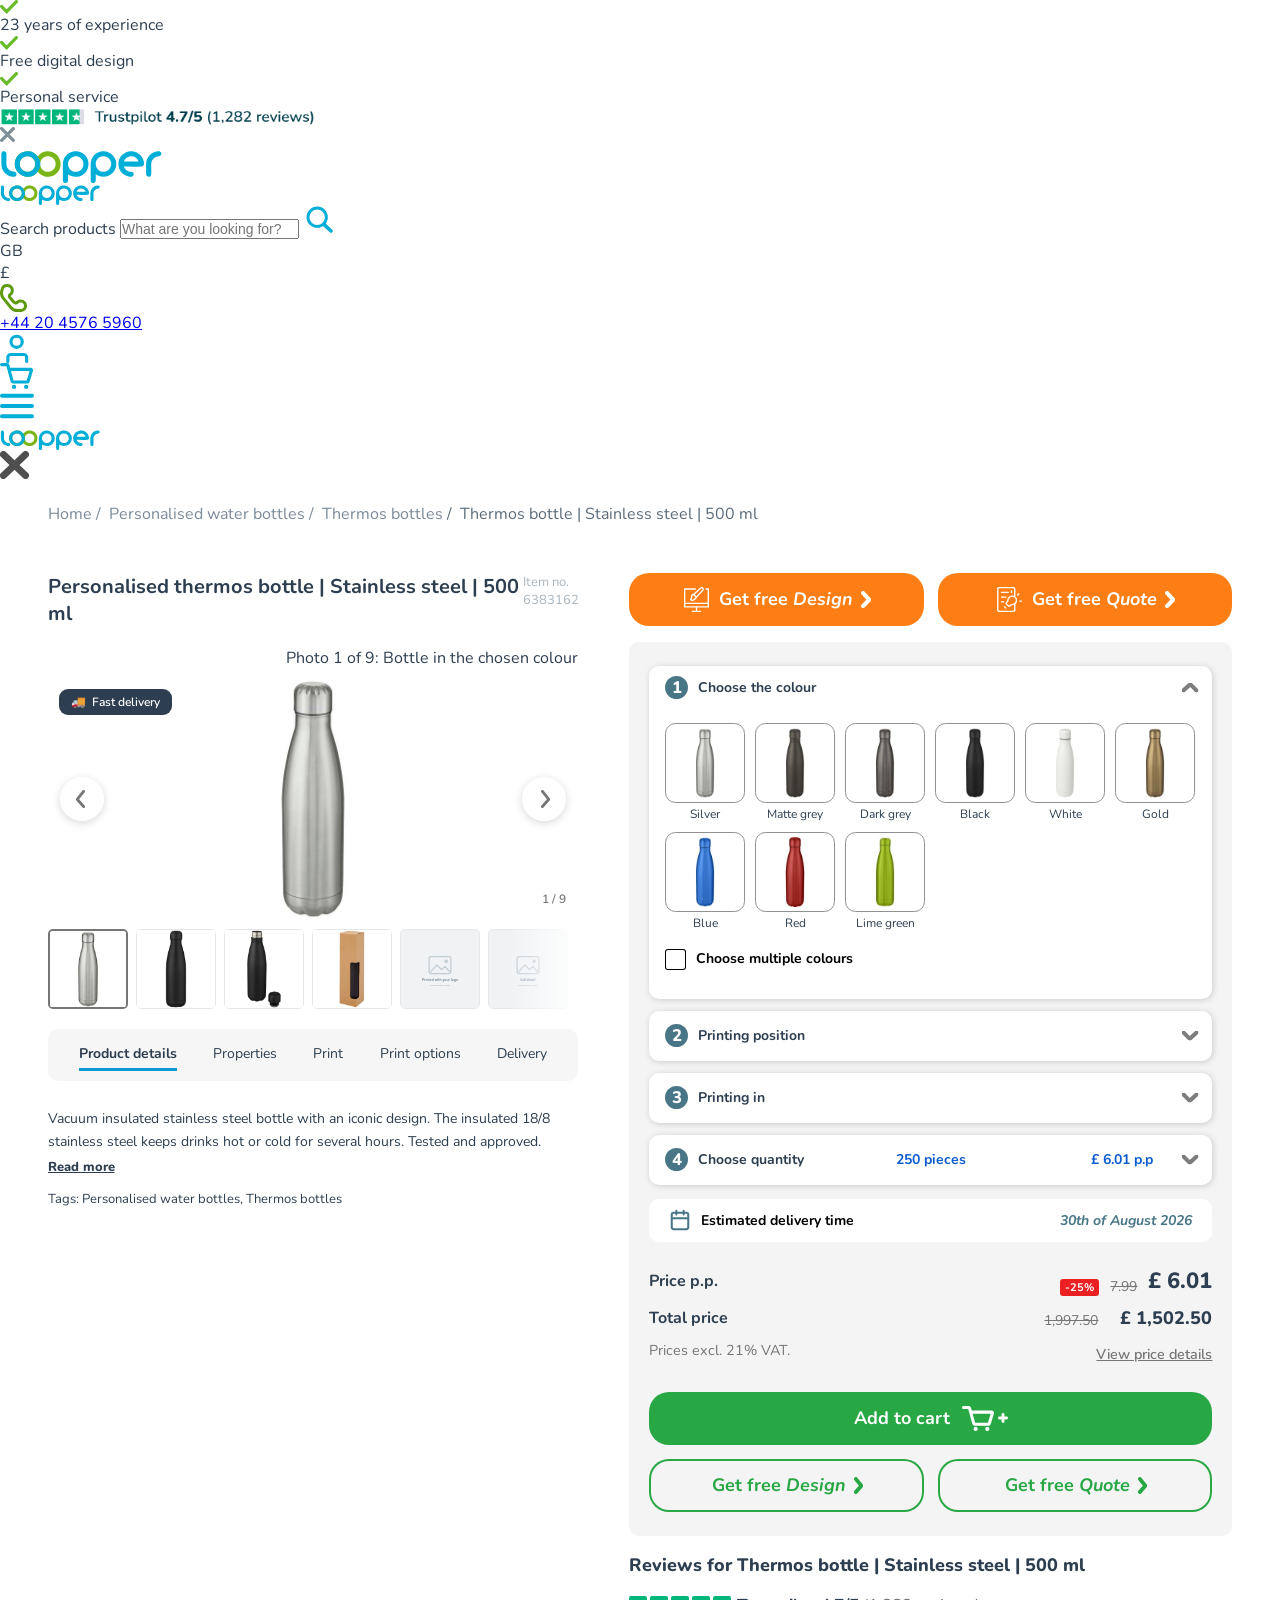
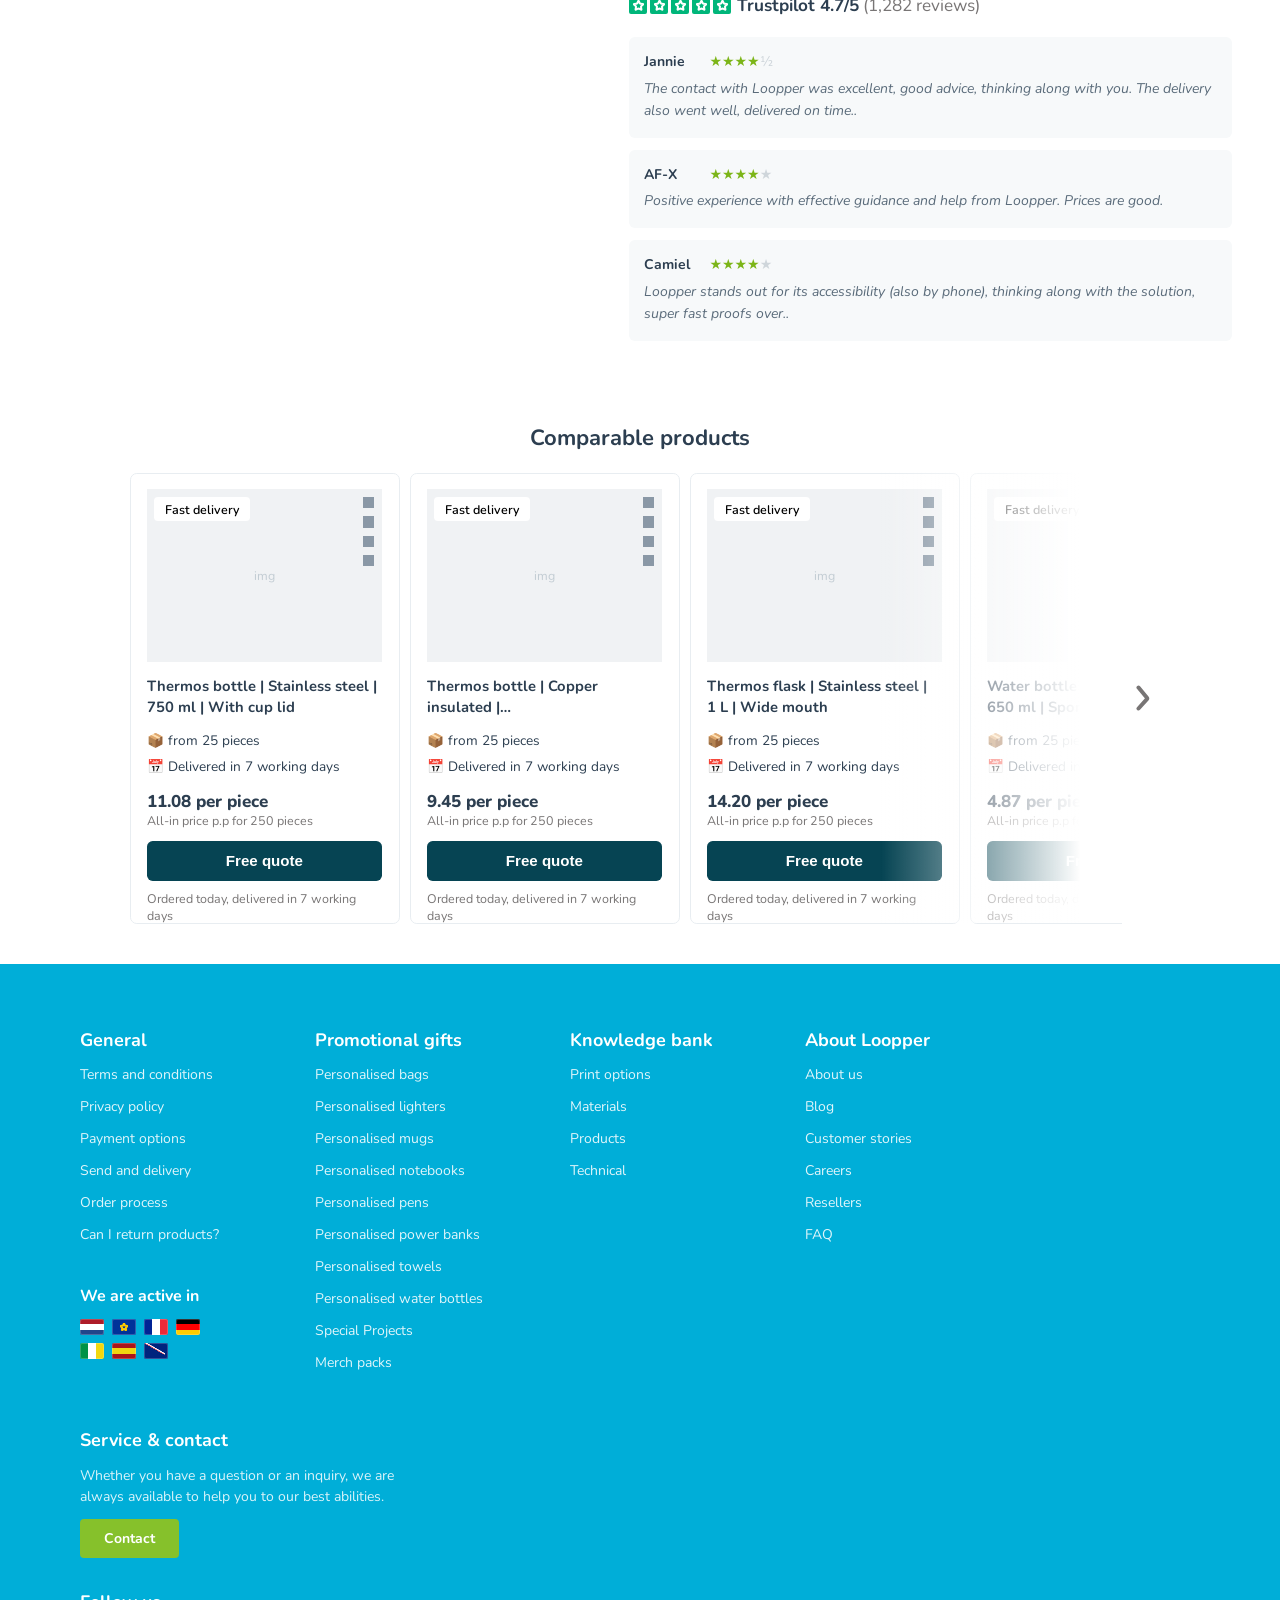
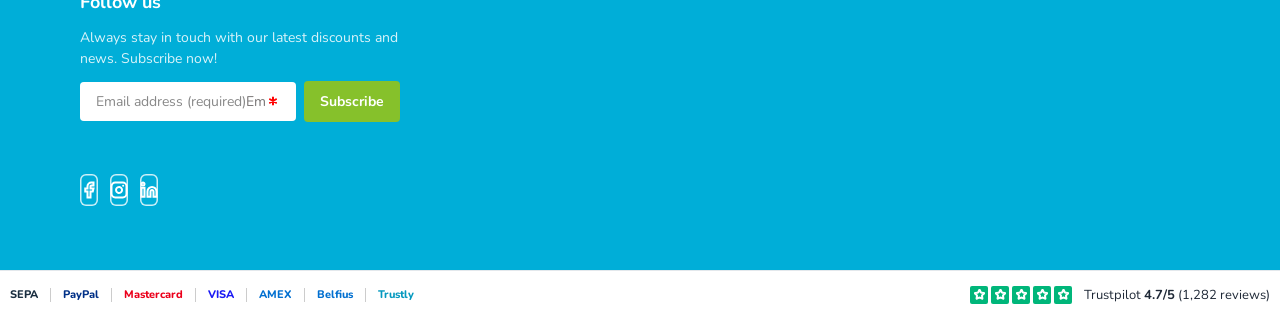
==== commit 7a9353ba: "PDP CTAs: max 18px labels, icons max 25px tall, content centred All CTAs (Free design / Free quote, " ====
--- a/index.html
+++ b/index.html
@@ -364,7 +364,7 @@
     </style>
     <!-- ?v=: raise it after editing the CSS / JS, so phones testing the
          prototype fetch the new files instead of a cached copy -->
-    <link rel="stylesheet" href="styles.css?v=58" />
+    <link rel="stylesheet" href="styles.css?v=59" />
     <link rel="stylesheet" href="nav.css?v=58" />
   </head>
   <body>
--- a/styles.css
+++ b/styles.css
@@ -5477,3 +5477,98 @@
   inherits: false;
   initial-value: 0px;
 }
+
+/* ============================================================
+   CTA sizing (user, 2026-11-04): every CTA label is at most 18px, every
+   CTA icon at most 25px tall (width follows the artwork's own proportions,
+   never stretched), and each button's content sits as one group centred
+   horizontally and vertically. Applies to the orange Free design / Free
+   quote pair, Add to cart, the green outline pair and the phone buy bar.
+   (Tablet 768–1023 keeps its smaller 16 / 14px labels.)
+   ============================================================ */
+@media (width >= 768px) {
+  /* the Figma layout positioned each part absolutely from the centre;
+     one centred flex row instead, at every desktop width */
+  .cta-top .pdp-btn,
+  .cta-bottom .pdp-btn {
+    display: flex;
+    align-items: center;
+    justify-content: center;
+    gap: 10px;
+    padding: 0 20px;
+  }
+  .cta-top .pdp-btn > *,
+  .cta-bottom .pdp-btn > * {
+    position: relative;
+    top: auto;
+    left: auto !important;
+    transform: none;
+    flex-shrink: 0;
+    transition:
+      transform var(--motion),
+      width var(--motion),
+      height var(--motion);
+  }
+  .cta-top .pdp-btn .pb-label,
+  .cta-bottom .pdp-btn .pb-label,
+  .cta-top .pdp-btn:hover .pb-label,
+  .cta-bottom .pdp-btn:hover .pb-label {
+    transform: none;
+    line-height: 1;
+  }
+  .cta-top .pdp-btn:hover > *,
+  .cta-bottom .pdp-btn:hover > * {
+    transform: translateX(3px);
+  }
+  /* icons: 25px tall, width from the artwork ratio
+     (design 31.28 x 31, quote 36.2 x 37 / hover 30.33 x 31) */
+  .pdp-btn--design .pb-icon,
+  .pdp-btn--design:hover .pb-icon {
+    width: 25.22px;
+    height: 25px;
+  }
+  .pdp-btn--quote .pb-icon,
+  .pdp-btn--quote:hover .pb-icon {
+    width: 24.46px;
+    height: 25px;
+  }
+}
+@media (width >= 1024px) {
+  .cta-top .pdp-btn .pb-label,
+  .cta-bottom .pdp-btn .pb-label,
+  .cta-top .pdp-btn:hover .pb-label,
+  .cta-bottom .pdp-btn:hover .pb-label {
+    font-size: 18px;
+  }
+}
+/* Add to cart: 18px label, cart icon 25px tall (33 x 26 artwork -> 31.7 x 25) */
+.add-to-cart {
+  font-size: 18px;
+  padding: 0 20px;
+  justify-content: center;
+  align-items: center;
+}
+.add-to-cart .cart-icons {
+  align-items: center;
+}
+.add-to-cart .cart-icon {
+  width: auto;
+  height: 25px;
+  aspect-ratio: 33 / 26;
+}
+/* phone buy bar */
+@media (width < 768px) {
+  .m-btn-quote {
+    font-size: 18px;
+  }
+  .m-cart-icon {
+    width: 32.1px;
+    height: 25px;
+  }
+  .m-cart-icon img {
+    left: 0;
+    top: 0;
+    width: 32.1px;
+    height: 25px;
+  }
+}
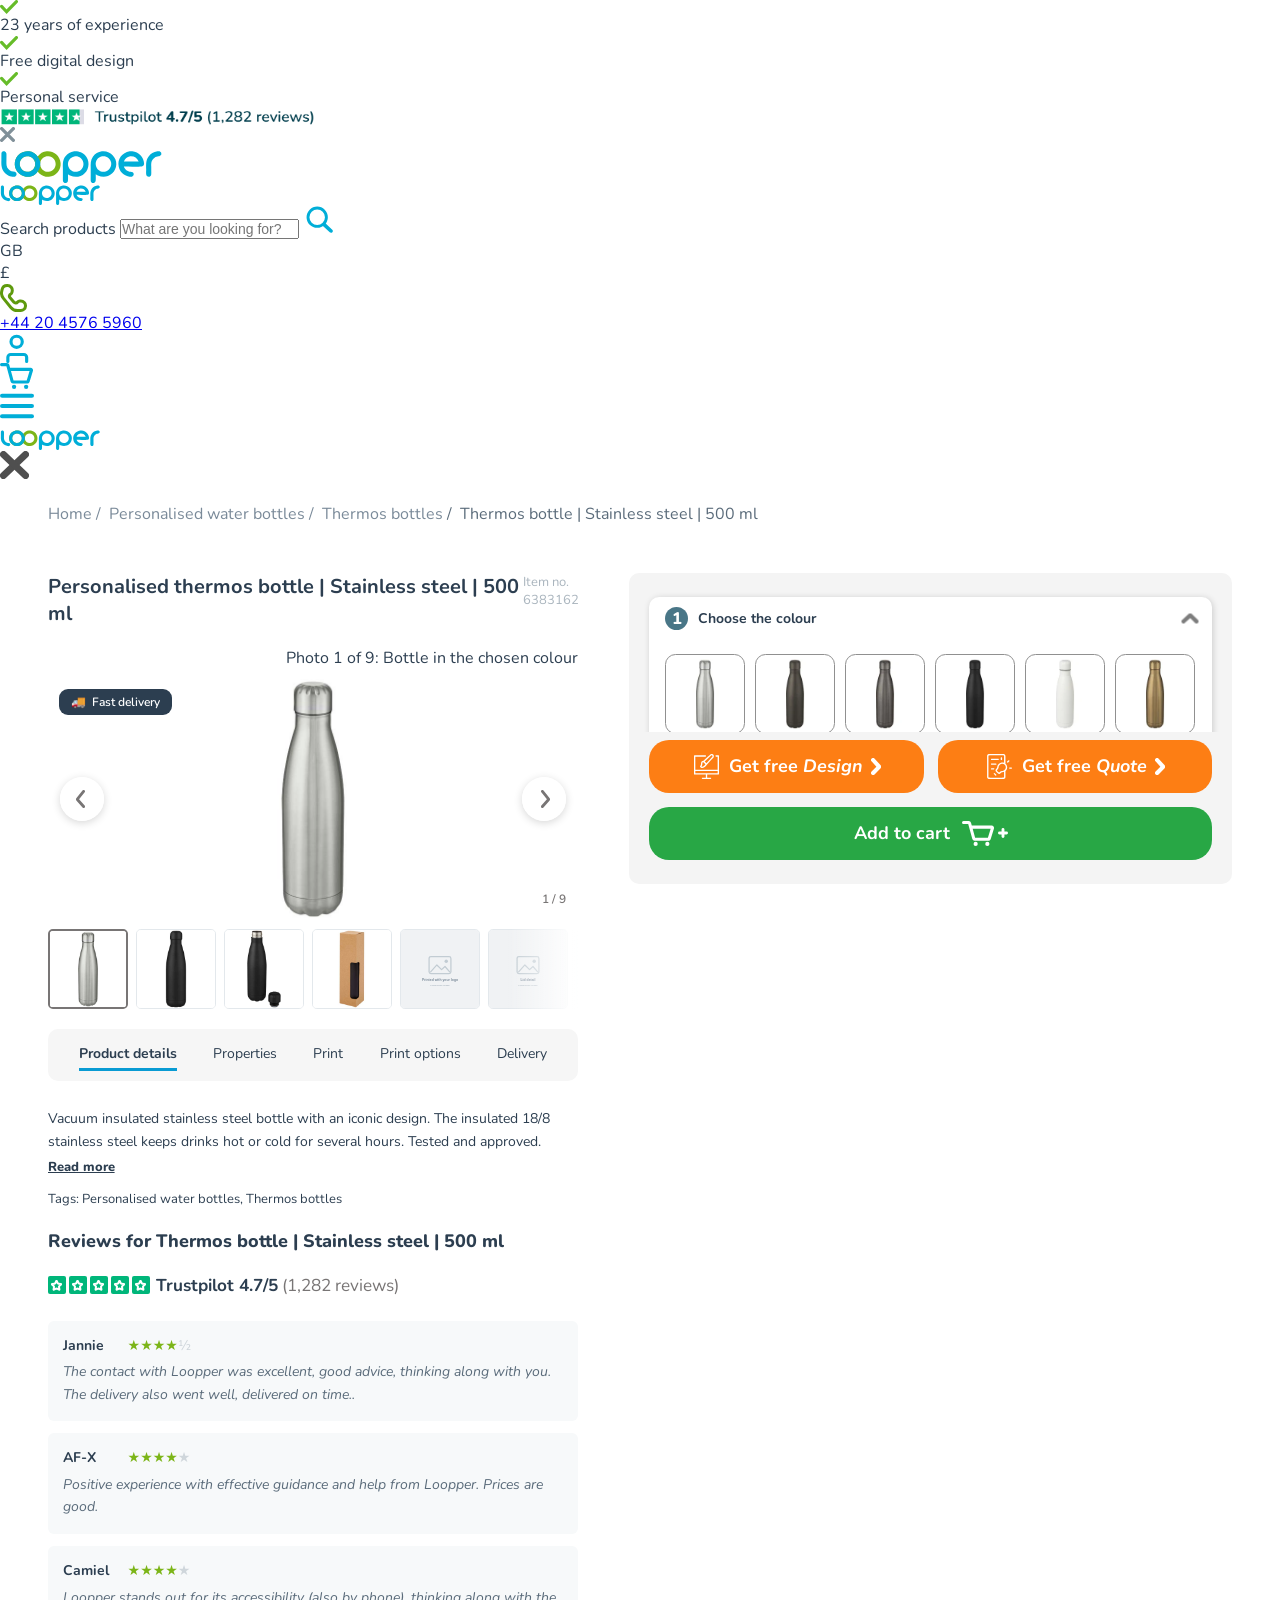
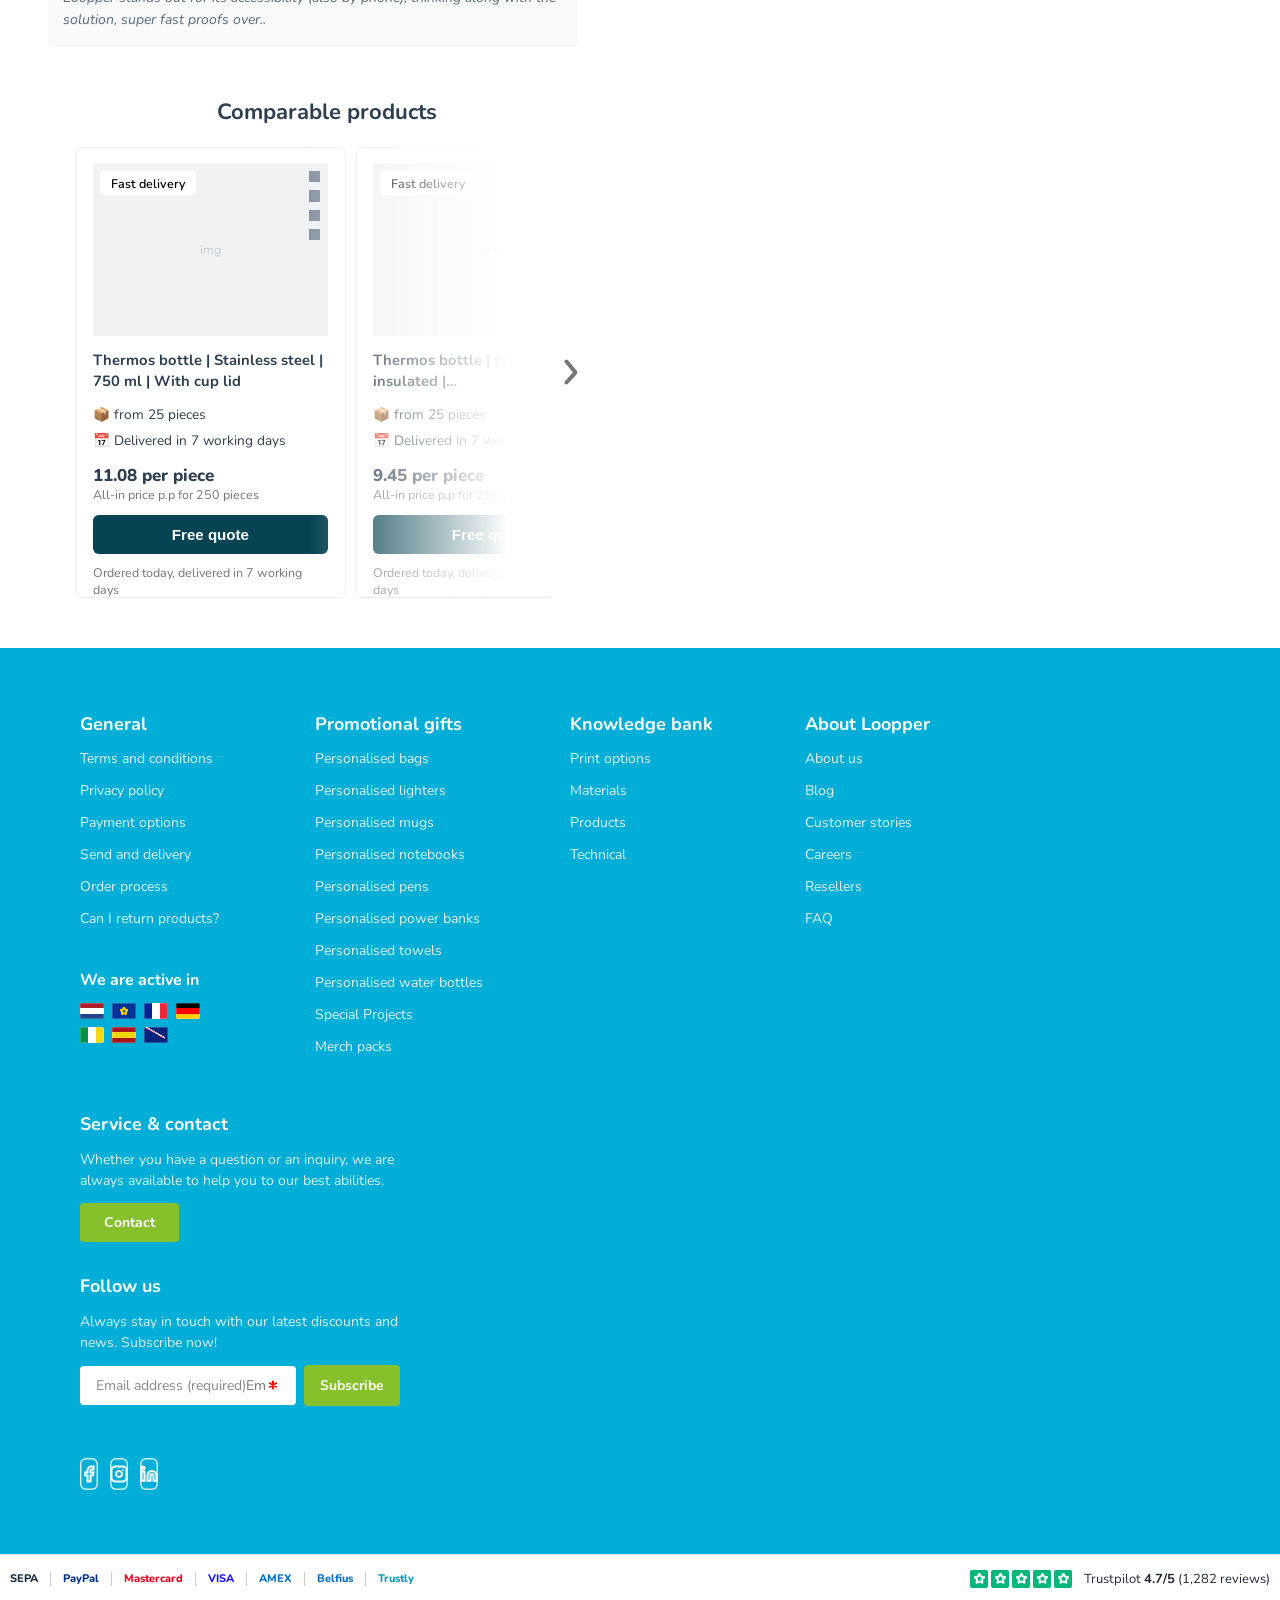
==== commit 03c8c106: "PDP experiment: sticky configurator column, reviews in photo column - reviews and comparable product" ====
--- a/index.html
+++ b/index.html
@@ -364,7 +364,7 @@
     </style>
     <!-- ?v=: raise it after editing the CSS / JS, so phones testing the
          prototype fetch the new files instead of a cached copy -->
-    <link rel="stylesheet" href="styles.css?v=59" />
+    <link rel="stylesheet" href="styles.css?v=60" />
     <link rel="stylesheet" href="nav.css?v=58" />
   </head>
   <body>
@@ -1605,1086 +1605,8 @@
                   </p>
                 </section>
               </div>
-            </div>
 
-            <!-- ---------- COLUMN 2 (531:12945) ---------- -->
-            <div class="col2">
-              <div class="cta-top">
-                <button
-                  class="pdp-btn pdp-btn--orange pdp-btn--design"
-                  data-nav="design"
-                >
-                  <span class="pb-icon">
-                    <img
-                      width="31"
-                      height="31"
-                      class="pb-rest"
-                      src="assets/imgVector.svg"
-                      alt=""
-                    />
-                    <img
-                      width="31"
-                      height="31"
-                      class="pb-hov"
-                      src="assets/pbIconDesignHover.svg"
-                      alt=""
-                    />
-                  </span>
-                  <span class="pb-label">Get free <i>Design</i></span>
-                  <span class="pb-chev">
-                    <img
-                      width="10"
-                      height="17"
-                      class="pb-rest"
-                      src="assets/imgVector144.svg"
-                      alt=""
-                    />
-                    <img
-                      width="12"
-                      height="23"
-                      class="pb-hov"
-                      src="assets/pbChevOrangeHover.svg"
-                      alt=""
-                    />
-                  </span>
-                </button>
-                <button
-                  class="pdp-btn pdp-btn--orange pdp-btn--quote"
-                  data-nav="quote"
-                >
-                  <span class="pb-icon">
-                    <img
-                      width="36"
-                      height="37"
-                      class="pb-rest"
-                      src="assets/imgVector1.svg"
-                      alt=""
-                    />
-                    <img
-                      width="30"
-                      height="31"
-                      class="pb-hov"
-                      src="assets/pbIconQuoteHover.svg"
-                      alt=""
-                    />
-                  </span>
-                  <span class="pb-label">Get free <i>Quote</i></span>
-                  <span class="pb-chev">
-                    <img
-                      width="10"
-                      height="17"
-                      class="pb-rest"
-                      src="assets/imgVector145.svg"
-                      alt=""
-                    />
-                    <img
-                      width="12"
-                      height="23"
-                      class="pb-hov"
-                      src="assets/pbChevOrangeHover.svg"
-                      alt=""
-                    />
-                  </span>
-                </button>
-              </div>
-
-              <div class="configurator-bg">
-                <div class="configurator" id="configurator">
-                  <!-- STEP 1 — Choose color -->
-                  <section class="step" data-step="color" data-open="true">
-                    <button class="step-header" type="button">
-                      <span class="step-label">
-                        <span class="step-num">1</span>
-                        <span class="step-title">Choose the colour</span>
-                        <span class="step-value" data-value-for="color"></span>
-                        <span class="step-error" aria-live="polite"></span>
-                      </span>
-                      <span class="chev"
-                        ><span class="chev-node"
-                          ><img
-                            width="10"
-                            height="17"
-                            src="assets/imgVector142.svg"
-                            alt="" /></span
-                      ></span>
-                    </button>
-                    <div class="step-panel">
-                      <div class="step-panel-inner">
-                        <!-- the article's real colours (live Loopper product
-                             photos); the name sits under each tile, and picking
-                             one swaps the main photo (script.js) -->
-                        <div class="swatch-grid" id="swatch-grid">
-                          <div class="swatch-item">
-                            <button
-                              class="swatch"
-                              type="button"
-                              data-name="Silver"
-                              data-colour="silver"
-                              aria-label="Silver"
-                            >
-                              <img
-                                src="assets/product/swatch-silver.webp"
-                                width="184"
-                                height="184"
-                                loading="lazy"
-                                alt=""
-                              />
-                            </button>
-                            <span class="swatch-name" aria-hidden="true"
-                              >Silver</span
-                            >
-                          </div>
-                          <div class="swatch-item">
-                            <button
-                              class="swatch"
-                              type="button"
-                              data-name="Matte grey"
-                              data-colour="matte-grey"
-                              aria-label="Matte grey"
-                            >
-                              <img
-                                src="assets/product/swatch-matte-grey.webp"
-                                width="184"
-                                height="184"
-                                loading="lazy"
-                                alt=""
-                              />
-                            </button>
-                            <span class="swatch-name" aria-hidden="true"
-                              >Matte grey</span
-                            >
-                          </div>
-                          <div class="swatch-item">
-                            <button
-                              class="swatch"
-                              type="button"
-                              data-name="Dark grey"
-                              data-colour="dark-grey"
-                              aria-label="Dark grey"
-                            >
-                              <img
-                                src="assets/product/swatch-dark-grey.webp"
-                                width="184"
-                                height="184"
-                                loading="lazy"
-                                alt=""
-                              />
-                            </button>
-                            <span class="swatch-name" aria-hidden="true"
-                              >Dark grey</span
-                            >
-                          </div>
-                          <div class="swatch-item">
-                            <button
-                              class="swatch"
-                              type="button"
-                              data-name="Black"
-                              data-colour="black"
-                              aria-label="Black"
-                            >
-                              <img
-                                src="assets/product/swatch-black.webp"
-                                width="184"
-                                height="184"
-                                loading="lazy"
-                                alt=""
-                              />
-                            </button>
-                            <span class="swatch-name" aria-hidden="true"
-                              >Black</span
-                            >
-                          </div>
-                          <div class="swatch-item">
-                            <button
-                              class="swatch"
-                              type="button"
-                              data-name="White"
-                              data-colour="white"
-                              aria-label="White"
-                            >
-                              <img
-                                src="assets/product/swatch-white.webp"
-                                width="184"
-                                height="184"
-                                loading="lazy"
-                                alt=""
-                              />
-                            </button>
-                            <span class="swatch-name" aria-hidden="true"
-                              >White</span
-                            >
-                          </div>
-                          <div class="swatch-item">
-                            <button
-                              class="swatch"
-                              type="button"
-                              data-name="Gold"
-                              data-colour="gold"
-                              aria-label="Gold"
-                            >
-                              <img
-                                src="assets/product/swatch-gold.webp"
-                                width="184"
-                                height="184"
-                                loading="lazy"
-                                alt=""
-                              />
-                            </button>
-                            <span class="swatch-name" aria-hidden="true"
-                              >Gold</span
-                            >
-                          </div>
-                          <div class="swatch-item">
-                            <button
-                              class="swatch"
-                              type="button"
-                              data-name="Blue"
-                              data-colour="blue"
-                              aria-label="Blue"
-                            >
-                              <img
-                                src="assets/product/swatch-blue.webp"
-                                width="184"
-                                height="184"
-                                loading="lazy"
-                                alt=""
-                              />
-                            </button>
-                            <span class="swatch-name" aria-hidden="true"
-                              >Blue</span
-                            >
-                          </div>
-                          <div class="swatch-item">
-                            <button
-                              class="swatch"
-                              type="button"
-                              data-name="Red"
-                              data-colour="red"
-                              aria-label="Red"
-                            >
-                              <img
-                                src="assets/product/swatch-red.webp"
-                                width="184"
-                                height="184"
-                                loading="lazy"
-                                alt=""
-                              />
-                            </button>
-                            <span class="swatch-name" aria-hidden="true"
-                              >Red</span
-                            >
-                          </div>
-                          <div class="swatch-item">
-                            <button
-                              class="swatch"
-                              type="button"
-                              data-name="Lime green"
-                              data-colour="lime-green"
-                              aria-label="Lime green"
-                            >
-                              <img
-                                src="assets/product/swatch-lime-green.webp"
-                                width="184"
-                                height="184"
-                                loading="lazy"
-                                alt=""
-                              />
-                            </button>
-                            <span class="swatch-name" aria-hidden="true"
-                              >Lime green</span
-                            >
-                          </div>
-                        </div>
-                        <div class="multi-select">
-                          <button
-                            class="checkbox"
-                            type="button"
-                            data-multi="color"
-                            aria-label="Choose multiple colours"
-                          >
-                            <img
-                              width="21"
-                              height="21"
-                              src="assets/checkboxActive.svg"
-                              alt=""
-                            />
-                          </button>
-                          <span class="multi-label"
-                            >Choose multiple colours</span
-                          >
-                        </div>
-                      </div>
-                    </div>
-                  </section>
-
-                  <!-- STEP 2 — Printing position -->
-                  <section class="step" data-step="position">
-                    <button class="step-header" type="button">
-                      <span class="step-label">
-                        <span class="step-num">2</span>
-                        <span class="step-title">Printing position</span>
-                        <span
-                          class="step-value"
-                          data-value-for="position"
-                        ></span>
-                        <span class="step-error" aria-live="polite"></span>
-                      </span>
-                      <span class="chev"
-                        ><span class="chev-node"
-                          ><img
-                            width="10"
-                            height="17"
-                            src="assets/imgVector142.svg"
-                            alt="" /></span
-                      ></span>
-                    </button>
-                    <div class="step-panel">
-                      <div class="step-panel-inner">
-                        <div class="option-list option-list--position">
-                          <button
-                            class="opt-row opt-row--rec"
-                            data-name="Front"
-                          >
-                            <span class="opt-name">Front (30×70 mm)</span>
-                            <span class="opt-rec-group">
-                              <span class="recommended">
-                                <span class="rec-icon">
-                                  <img
-                                    width="9"
-                                    height="10"
-                                    class="rec-a"
-                                    src="assets/imgCheckA.svg"
-                                    alt=""
-                                  />
-                                  <img
-                                    width="4"
-                                    height="5"
-                                    class="rec-b"
-                                    src="assets/imgCheckB.svg"
-                                    alt=""
-                                  />
-                                  <img
-                                    width="9"
-                                    height="10"
-                                    class="rec-a-alt"
-                                    src="assets/recCheckA_099bd3.svg"
-                                    alt=""
-                                  />
-                                  <img
-                                    width="4"
-                                    height="5"
-                                    class="rec-b-alt"
-                                    src="assets/recCheckB_099bd3.svg"
-                                    alt=""
-                                  />
-                                  <img
-                                    width="9"
-                                    height="10"
-                                    class="rec-a-white"
-                                    src="assets/mobile/rec-check-a-white.svg"
-                                    alt=""
-                                  />
-                                  <img
-                                    width="4"
-                                    height="5"
-                                    class="rec-b-white"
-                                    src="assets/mobile/rec-check-b-white.svg"
-                                    alt=""
-                                  />
-                                </span>
-                                <span class="rec-text">Recommended option</span>
-                              </span>
-                              <span class="view-link"
-                                ><img
-                                  width="1"
-                                  height="20"
-                                  class="view-divider"
-                                  src="assets/imgDivider.svg"
-                                  alt=""
-                                />view</span
-                              >
-                            </span>
-                            <span class="pos-overlay"
-                              ><span class="pos-shot" data-pos="Front"
-                                ><img
-                                  class="pos-shot-img"
-                                  src="assets/product/silver.jpg"
-                                  width="500"
-                                  height="500"
-                                  loading="lazy"
-                                  alt=""
-                                /><span class="pos-area"></span
-                                ><span class="pos-label"
-                                  >Front (30×70 mm)</span
-                                ></span
-                              ><span
-                                class="pos-overlay-close"
-                                role="button"
-                                tabindex="0"
-                                aria-label="Close preview"
-                                ><img
-                                  src="assets/mobile/overlay-close.svg"
-                                  width="29"
-                                  height="28"
-                                  alt="" /></span
-                            ></span>
-                          </button>
-                          <button class="opt-row" data-name="Back">
-                            <span class="opt-name">Back (30×70 mm)</span>
-                            <span class="view-link"
-                              ><img
-                                width="1"
-                                height="20"
-                                class="view-divider"
-                                src="assets/imgDivider.svg"
-                                alt=""
-                              />view</span
-                            >
-                            <span class="pos-overlay"
-                              ><span class="pos-shot" data-pos="Back"
-                                ><img
-                                  class="pos-shot-img"
-                                  src="assets/product/silver.jpg"
-                                  width="500"
-                                  height="500"
-                                  loading="lazy"
-                                  alt=""
-                                /><span class="pos-area"></span
-                                ><span class="pos-label"
-                                  >Back (30×70 mm)</span
-                                ></span
-                              ><span
-                                class="pos-overlay-close"
-                                role="button"
-                                tabindex="0"
-                                aria-label="Close preview"
-                                ><img
-                                  src="assets/mobile/overlay-close.svg"
-                                  width="29"
-                                  height="28"
-                                  alt="" /></span
-                            ></span>
-                          </button>
-                          <button class="opt-row" data-name="Lid">
-                            <span class="opt-name">Lid (30×25 mm)</span>
-                            <span class="view-link"
-                              ><img
-                                width="1"
-                                height="20"
-                                class="view-divider"
-                                src="assets/imgDivider.svg"
-                                alt=""
-                              />view</span
-                            >
-                            <span class="pos-overlay"
-                              ><span class="pos-shot" data-pos="Lid"
-                                ><img
-                                  class="pos-shot-img"
-                                  src="assets/product/silver.jpg"
-                                  width="500"
-                                  height="500"
-                                  loading="lazy"
-                                  alt=""
-                                /><span class="pos-area"></span
-                                ><span class="pos-label"
-                                  >Lid (30×25 mm)</span
-                                ></span
-                              ><span
-                                class="pos-overlay-close"
-                                role="button"
-                                tabindex="0"
-                                aria-label="Close preview"
-                                ><img
-                                  src="assets/mobile/overlay-close.svg"
-                                  width="29"
-                                  height="28"
-                                  alt="" /></span
-                            ></span>
-                          </button>
-                          <button class="opt-row" data-name="Full wrap">
-                            <span class="opt-name">Full wrap (220×100 mm)</span>
-                            <span class="view-link"
-                              ><img
-                                width="1"
-                                height="20"
-                                class="view-divider"
-                                src="assets/imgDivider.svg"
-                                alt=""
-                              />view</span
-                            >
-                            <span class="pos-overlay"
-                              ><span class="pos-shot" data-pos="Full wrap"
-                                ><img
-                                  class="pos-shot-img"
-                                  src="assets/product/silver.jpg"
-                                  width="500"
-                                  height="500"
-                                  loading="lazy"
-                                  alt=""
-                                /><span class="pos-area"></span
-                                ><span class="pos-label"
-                                  >Full wrap (220×100 mm)</span
-                                ></span
-                              ><span
-                                class="pos-overlay-close"
-                                role="button"
-                                tabindex="0"
-                                aria-label="Close preview"
-                                ><img
-                                  src="assets/mobile/overlay-close.svg"
-                                  width="29"
-                                  height="28"
-                                  alt="" /></span
-                            ></span>
-                          </button>
-                        </div>
-                        <div class="multi-select">
-                          <button
-                            class="checkbox"
-                            type="button"
-                            data-multi="position"
-                            aria-label="Add extra print position"
-                          >
-                            <img
-                              width="21"
-                              height="21"
-                              src="assets/checkboxActive.svg"
-                              alt=""
-                            />
-                          </button>
-                          <span class="multi-label"
-                            >Add extra print position</span
-                          >
-                        </div>
-                      </div>
-                    </div>
-                  </section>
-
-                  <!-- STEP 3 — Printing in -->
-                  <section class="step" data-step="printing">
-                    <button class="step-header" type="button">
-                      <span class="step-label">
-                        <span class="step-num">3</span>
-                        <span class="step-title">Printing in</span>
-                        <span
-                          class="step-value"
-                          data-value-for="printing"
-                        ></span>
-                        <!-- error state: replaces the value while a print
-                             position has no colours picked -->
-                        <span class="step-error" aria-live="polite"></span>
-                      </span>
-                      <span class="chev"
-                        ><span class="chev-node"
-                          ><img
-                            width="10"
-                            height="17"
-                            src="assets/imgVector142.svg"
-                            alt="" /></span
-                      ></span>
-                    </button>
-                    <div class="step-panel">
-                      <div class="step-panel-inner">
-                        <div class="printing-group">
-                          <p class="printing-q">
-                            How many colours are in your logo?
-                          </p>
-                          <!-- Print options with a minimum order quantity carry
-                               data-moq + an .opt-moq note after the name; rows
-                               without a minimum get no note. 50 / 100 are
-                               placeholder values until the real MOQs are known. -->
-                          <div class="option-list option-list--printing">
-                            <button
-                              class="opt-row opt-row--rec"
-                              data-name="Full colour"
-                            >
-                              <span class="opt-name opt-name--16"
-                                >Full colour</span
-                              >
-                              <span class="opt-right">
-                                <span class="recommended">
-                                  <span class="rec-icon"
-                                    ><img
-                                      width="9"
-                                      height="10"
-                                      class="rec-a"
-                                      src="assets/imgCheckA.svg"
-                                      alt="" /><img
-                                      width="4"
-                                      height="5"
-                                      class="rec-b"
-                                      src="assets/imgCheckB.svg"
-                                      alt="" /><img
-                                      width="9"
-                                      height="10"
-                                      class="rec-a-white"
-                                      src="assets/mobile/rec-check-a-white.svg"
-                                      alt="" /><img
-                                      width="4"
-                                      height="5"
-                                      class="rec-b-white"
-                                      src="assets/mobile/rec-check-b-white.svg"
-                                      alt=""
-                                  /></span>
-                                  <span class="rec-text"
-                                    >Recommended option</span
-                                  >
-                                </span>
-                                <span class="circles"
-                                  ><img
-                                    width="36"
-                                    height="36"
-                                    class="ellipse"
-                                    src="assets/imgEllipse.png"
-                                    alt=""
-                                /></span>
-                              </span>
-                            </button>
-                            <button class="opt-row" data-name="1 colour">
-                              <span class="opt-name opt-name--16"
-                                >1 colour</span
-                              >
-                              <span class="circles-art"
-                                ><img
-                                  width="98"
-                                  height="18"
-                                  src="assets/circles1.svg"
-                                  alt=""
-                              /></span>
-                            </button>
-                            <button class="opt-row" data-name="2 colours">
-                              <span class="opt-name opt-name--16"
-                                >2 colours</span
-                              >
-                              <span class="circles-art"
-                                ><img
-                                  width="98"
-                                  height="18"
-                                  src="assets/circles2.svg"
-                                  alt=""
-                              /></span>
-                            </button>
-                            <button
-                              class="opt-row"
-                              data-name="3 colours"
-                              data-moq="50"
-                            >
-                              <span class="opt-name opt-name--16"
-                                >3 colours<span class="opt-moq"
-                                  >Min. 50 pcs</span
-                                ></span
-                              >
-                              <span class="circles-art"
-                                ><img
-                                  width="98"
-                                  height="18"
-                                  src="assets/circles3.svg"
-                                  alt=""
-                              /></span>
-                            </button>
-                            <button
-                              class="opt-row"
-                              data-name="4 colours"
-                              data-moq="100"
-                            >
-                              <span class="opt-name opt-name--16"
-                                >4 colours<span class="opt-moq"
-                                  >Min. 100 pcs</span
-                                ></span
-                              >
-                              <span class="circles-art"
-                                ><img
-                                  width="98"
-                                  height="18"
-                                  src="assets/circles4.svg"
-                                  alt=""
-                              /></span>
-                            </button>
-                            <button
-                              class="opt-row opt-row--plain"
-                              data-name="I'll do this later"
-                            >
-                              <span class="opt-name opt-name--16"
-                                >I'll do this later</span
-                              >
-                            </button>
-                          </div>
-                        </div>
-                        <!-- Per-position mode (1884:9849): replaces the group
-                             above once step 2 has two or more positions; one
-                             heading (1885:22185) + options (1884:10961) each,
-                             built from the live selection by script.js -->
-                        <div
-                          class="per-position"
-                          id="per-position"
-                          hidden
-                        ></div>
-                        <div class="multi-select">
-                          <button
-                            class="checkbox"
-                            type="button"
-                            data-multi="printing"
-                            aria-label="Choose multiple colours for printing"
-                          >
-                            <img
-                              width="21"
-                              height="21"
-                              src="assets/checkboxActive.svg"
-                              alt=""
-                            />
-                          </button>
-                          <span class="multi-label"
-                            >Choose multiple colours
-                          </span>
-                        </div>
-                      </div>
-                    </div>
-                  </section>
-
-                  <!-- STEP 4 — Choose quantity -->
-                  <section class="step" data-step="quantity">
-                    <button class="step-header" type="button">
-                      <span class="step-label">
-                        <span class="step-num">4</span>
-                        <span class="step-title">Choose quantity</span>
-                        <span
-                          class="step-value"
-                          data-value-for="quantity"
-                        ></span>
-                        <span class="step-price" id="quantity-price"></span>
-                        <!-- error state: replaces value + price while the
-                             custom quantity is under the minimum -->
-                        <span class="step-error" aria-live="polite"></span>
-                      </span>
-                      <span class="chev"
-                        ><span class="chev-node"
-                          ><img
-                            width="10"
-                            height="17"
-                            src="assets/imgVector142.svg"
-                            alt="" /></span
-                      ></span>
-                    </button>
-                    <div class="step-panel">
-                      <div class="step-panel-inner">
-                        <!-- shown while the step 3 print option has a minimum
-                             order quantity (script.js applyQtyMinimum); sits
-                             above the tiers that minimum greys out -->
-                        <p class="qty-moq-note" id="qty-moq-note" hidden></p>
-                        <div class="option-list" id="quantity-list">
-                          <button
-                            class="qty-row"
-                            data-qty="25"
-                            data-price="7.99"
-                          >
-                            <span class="qty-left"
-                              ><span>25</span><span>pieces</span></span
-                            >
-                            <span class="qty-right"
-                              ><span class="qty-price"
-                                ><span>£ 7.99</span><span>p.p</span></span
-                              ></span
-                            >
-                          </button>
-                          <button
-                            class="qty-row"
-                            data-qty="50"
-                            data-price="7.59"
-                            data-save="5"
-                          >
-                            <span class="qty-left"
-                              ><span>50</span><span>pieces</span></span
-                            >
-                            <span class="qty-right"
-                              ><span class="save-badge">Save -5%</span
-                              ><span class="qty-price"
-                                ><span>£ 7.59</span><span>p.p</span></span
-                              ></span
-                            >
-                          </button>
-                          <button
-                            class="qty-row"
-                            data-qty="100"
-                            data-price="7.19"
-                            data-save="10"
-                          >
-                            <span class="qty-left"
-                              ><span>100</span><span>pieces</span></span
-                            >
-                            <span class="qty-right"
-                              ><span class="save-badge">Save -10%</span
-                              ><span class="qty-price"
-                                ><span>£ 7.19</span><span>p.p</span></span
-                              ></span
-                            >
-                          </button>
-                          <button
-                            class="qty-row"
-                            data-qty="250"
-                            data-price="6.01"
-                            data-save="25"
-                          >
-                            <span class="qty-left"
-                              ><span>250</span><span>pieces</span></span
-                            >
-                            <span class="qty-right"
-                              ><span class="save-badge">Save -25%</span
-                              ><span class="qty-price"
-                                ><span>£ 6.01</span><span>p.p</span></span
-                              ></span
-                            >
-                          </button>
-                          <button
-                            class="qty-row"
-                            data-qty="500"
-                            data-price="5.67"
-                            data-save="29"
-                          >
-                            <span class="qty-left"
-                              ><span>500</span><span>pieces</span></span
-                            >
-                            <span class="qty-right"
-                              ><span class="save-badge">Save -29%</span
-                              ><span class="qty-price"
-                                ><span>£ 5.67</span><span>p.p</span></span
-                              ></span
-                            >
-                          </button>
-                          <button
-                            class="qty-row"
-                            data-qty="1000"
-                            data-price="5.35"
-                            data-save="33"
-                          >
-                            <span class="qty-left"
-                              ><span>1000</span><span>pieces</span></span
-                            >
-                            <span class="qty-right"
-                              ><span class="save-badge">Save -33%</span
-                              ><span class="qty-price"
-                                ><span>£ 5.35</span><span>p.p</span></span
-                              ></span
-                            >
-                          </button>
-                          <button
-                            class="qty-row"
-                            data-qty="2500"
-                            data-price="4.99"
-                            data-save="38"
-                          >
-                            <span class="qty-left"
-                              ><span>2500</span><span>pieces</span></span
-                            >
-                            <span class="qty-right"
-                              ><span class="save-badge">Save -38%</span
-                              ><span class="qty-price"
-                                ><span>£ 4.99</span><span>p.p</span></span
-                              ></span
-                            >
-                          </button>
-                          <button
-                            class="qty-row"
-                            data-qty="5000"
-                            data-price="4.65"
-                            data-save="42"
-                          >
-                            <span class="qty-left"
-                              ><span>5000</span><span>pieces</span></span
-                            >
-                            <span class="qty-right"
-                              ><span class="save-badge">Save -42%</span
-                              ><span class="qty-price"
-                                ><span>£ 4.65</span><span>p.p</span></span
-                              ></span
-                            >
-                          </button>
-                          <div class="qty-row qty-row--custom">
-                            <span class="qty-custom-label"
-                              >Custom quantity</span
-                            >
-                            <input
-                              class="qty-custom-input"
-                              id="qty-custom"
-                              aria-label="Custom quantity"
-                              type="number"
-                              min="25"
-                              value="0"
-                              aria-describedby="qty-min-note"
-                            />
-                          </div>
-                        </div>
-                        <!-- 1353:5937 — sits outside the option list, so the
-                             panel's own 10px column gap spaces it. Doubles as
-                             the error message when a custom quantity under 25
-                             is committed (aria-live so it gets announced). -->
-                        <p
-                          class="qty-min-note"
-                          id="qty-min-note"
-                          aria-live="polite"
-                        >
-                          Minimum order quantity is at least 25 pieces
-                        </p>
-                      </div>
-                    </div>
-                  </section>
-
-                  <!-- STEP 5 — Choose quantity per color (529:12566)
-                       Only rendered once "Choose multiple colors" is ticked in
-                       step 1 and at least one swatch is picked; the rows are
-                       built from the live selection, so the markup starts empty. -->
-                  <section
-                    class="step step--per-color"
-                    data-step="percolor"
-                    hidden
-                  >
-                    <button class="step-header" type="button">
-                      <span class="step-label">
-                        <span class="step-num">5</span>
-                        <span class="step-title">Divide colours</span>
-                        <span
-                          class="step-value"
-                          data-value-for="percolor"
-                        ></span>
-                        <!-- error state: replaces the value while colours
-                             are left undivided (script.js validatePerColor) -->
-                        <span class="step-error" aria-live="polite"></span>
-                      </span>
-                      <span class="chev"
-                        ><span class="chev-node"
-                          ><img
-                            width="10"
-                            height="17"
-                            src="assets/imgVector142.svg"
-                            alt="" /></span
-                      ></span>
-                    </button>
-                    <div class="step-panel">
-                      <div class="step-panel-inner">
-                        <div class="per-color">
-                          <!-- 1460:7413 — mobile / tablet only -->
-                          <p class="per-color-q">
-                            Choose the quantity per colour
-                          </p>
-                          <div class="per-color-grid" id="per-color-grid"></div>
-                          <p class="per-color-hint" id="per-color-hint"></p>
-                        </div>
-                      </div>
-                    </div>
-                  </section>
-                </div>
-
-                <!-- Estimated delivery (687:12714) -->
-                <div class="delivery-bar">
-                  <div class="delivery-left">
-                    <img
-                      width="22"
-                      height="22"
-                      class="icon-22"
-                      src="assets/imgIcons.svg"
-                      alt=""
-                    /><span>Estimated delivery time</span>
-                  </div>
-                  <div class="delivery-date">30th of August 2026</div>
-                </div>
-
-                <!-- Price block (658:11867) -->
-                <div class="price-block">
-                  <div class="price-row">
-                    <div class="price-label">Price p.p.</div>
-                    <div class="price-right">
-                      <span class="discount-badge" id="discount-badge"
-                        >-25%</span
-                      >
-                      <span class="price-old" id="price-old">7.99</span>
-                      <span class="price-new" id="price-new">£ 6.01</span>
-                    </div>
-                  </div>
-                  <div class="price-row">
-                    <div class="price-label">Total price</div>
-                    <div class="price-right">
-                      <span class="price-old" id="total-old">1,997.25</span>
-                      <span class="total-new" id="total-new">£ 1,502.50</span>
-                    </div>
-                  </div>
-                  <div class="price-row price-row--vat">
-                    <span>Prices excl. 21% VAT.</span>
-                    <button
-                      class="underline price-details-toggle"
-                      type="button"
-                      aria-expanded="false"
-                      aria-controls="price-details"
-                    >
-                      View price details
-                    </button>
-                  </div>
-                  <!-- filled by updatePriceDetails() in script.js -->
-                  <dl class="price-details" id="price-details" hidden></dl>
-                </div>
-
-                <!-- Add to cart (539:16974) -->
-                <button class="add-to-cart" type="button">
-                  <span>Add to cart</span>
-                  <span class="cart-icons">
-                    <img
-                      width="33"
-                      height="26"
-                      class="cart-icon"
-                      src="assets/imgGroup1.svg"
-                      alt=""
-                    />
-                    <img
-                      width="14"
-                      height="14"
-                      class="cart-plus"
-                      src="assets/imgFrame1321315908.svg"
-                      alt=""
-                    />
-                  </span>
-                </button>
-
-                <!-- CTA bottom (687:12592) -->
-                <div class="cta-bottom">
-                  <button class="pdp-btn pdp-btn--outline" data-nav="design">
-                    <span class="pb-label">Get free <i>Design</i></span>
-                    <span class="pb-chev">
-                      <img
-                        width="10"
-                        height="17"
-                        class="pb-rest"
-                        src="assets/imgVector146.svg"
-                        alt=""
-                      />
-                      <img
-                        width="12"
-                        height="23"
-                        class="pb-hov"
-                        src="assets/pbChevWhiteHover.svg"
-                        alt=""
-                      />
-                    </span>
-                  </button>
-                  <button class="pdp-btn pdp-btn--outline" data-nav="quote">
-                    <span class="pb-label">Get free <i>Quote</i></span>
-                    <span class="pb-chev">
-                      <img
-                        width="10"
-                        height="17"
-                        class="pb-rest"
-                        src="assets/imgVector146.svg"
-                        alt=""
-                      />
-                      <img
-                        width="12"
-                        height="23"
-                        class="pb-hov"
-                        src="assets/pbChevWhiteHover.svg"
-                        alt=""
-                      />
-                    </span>
-                  </button>
-                </div>
-              </div>
-
+              <!-- experiment: reviews and comparable products in the photo column -->
               <h2 class="pdp-section-heading">
                 Reviews for Thermos bottle | Stainless steel | 500 ml
               </h2>
@@ -2781,236 +1703,1296 @@
                 </div>
               </div>
               <div class="m-dots" id="review-dots" aria-hidden="true"></div>
+
+              <!-- ---------- Comparable products (531:13024) ---------- -->
+              <section class="comparable" aria-labelledby="comparable-heading">
+                <h2 id="comparable-heading">Comparable products</h2>
+                <div
+                  class="comparable-row"
+                  role="region"
+                  aria-roledescription="carousel"
+                  aria-labelledby="comparable-heading"
+                >
+                  <!-- out of flow, mirrored into the left gutter: hidden at the
+                       start, so the resting layout is exactly the design -->
+                  <button
+                    class="card-arrow card-arrow--prev"
+                    id="card-prev"
+                    type="button"
+                    aria-controls="card-track"
+                    aria-label="Previous products"
+                    disabled
+                  >
+                    <img
+                      width="14"
+                      height="52"
+                      loading="lazy"
+                      decoding="async"
+                      src="assets/imgContainer.svg"
+                      alt=""
+                    />
+                  </button>
+                  <div
+                    class="card-track"
+                    id="card-track"
+                    tabindex="0"
+                    aria-label="Products, use the arrow keys to scroll"
+                  >
+                    <div
+                      class="slide"
+                      role="group"
+                      aria-roledescription="slide"
+                      aria-label="1 of 5"
+                    >
+                      <div class="pcard">
+                        <div class="pcard-img">
+                          img
+                          <div class="pcard-pill">Fast delivery</div>
+                          <div class="pcard-thumbs">
+                            <i></i><i></i><i></i><i></i>
+                          </div>
+                        </div>
+                        <h3 class="pcard-title">
+                          <a
+                            href="/personalized-water-bottles/thermos-bottles/thermos-bottle-stainless-steel-750-ml-cup-lid"
+                            >Thermos bottle | Stainless steel |<br />750 ml |
+                            With cup lid</a
+                          >
+                        </h3>
+                        <div class="pcard-meta">
+                          📦 from 25 pieces<br />📅 Delivered in 7 working days
+                        </div>
+                        <div class="pcard-price">11.08 per piece</div>
+                        <div class="pcard-allin">
+                          All-in price p.p for 250 pieces
+                        </div>
+                        <button class="pcard-btn" type="button">
+                          Free quote
+                        </button>
+                        <div class="pcard-delivery">
+                          Ordered today, delivered in 7 working days
+                        </div>
+                      </div>
+                    </div>
+                    <div
+                      class="slide"
+                      role="group"
+                      aria-roledescription="slide"
+                      aria-label="2 of 5"
+                    >
+                      <div class="pcard">
+                        <div class="pcard-img">
+                          img
+                          <div class="pcard-pill">Fast delivery</div>
+                          <div class="pcard-thumbs">
+                            <i></i><i></i><i></i><i></i>
+                          </div>
+                        </div>
+                        <h3 class="pcard-title">
+                          <a
+                            href="/personalized-water-bottles/thermos-bottles/thermos-bottle-copper-insulated-500-ml"
+                            >Thermos bottle | Copper insulated |<br />500 ml |
+                            Screw cap</a
+                          >
+                        </h3>
+                        <div class="pcard-meta">
+                          📦 from 25 pieces<br />📅 Delivered in 7 working days
+                        </div>
+                        <div class="pcard-price">9.45 per piece</div>
+                        <div class="pcard-allin">
+                          All-in price p.p for 250 pieces
+                        </div>
+                        <button class="pcard-btn" type="button">
+                          Free quote
+                        </button>
+                        <div class="pcard-delivery">
+                          Ordered today, delivered in 7 working days
+                        </div>
+                      </div>
+                    </div>
+                    <div
+                      class="slide"
+                      role="group"
+                      aria-roledescription="slide"
+                      aria-label="3 of 5"
+                    >
+                      <div class="pcard">
+                        <div class="pcard-img">
+                          img
+                          <div class="pcard-pill">Fast delivery</div>
+                          <div class="pcard-thumbs">
+                            <i></i><i></i><i></i><i></i>
+                          </div>
+                        </div>
+                        <h3 class="pcard-title">
+                          <a
+                            href="/personalized-water-bottles/thermos-bottles/thermos-flask-stainless-steel-1-l"
+                            >Thermos flask | Stainless steel |<br />1 L | Wide
+                            mouth</a
+                          >
+                        </h3>
+                        <div class="pcard-meta">
+                          📦 from 25 pieces<br />📅 Delivered in 7 working days
+                        </div>
+                        <div class="pcard-price">14.20 per piece</div>
+                        <div class="pcard-allin">
+                          All-in price p.p for 250 pieces
+                        </div>
+                        <button class="pcard-btn" type="button">
+                          Free quote
+                        </button>
+                        <div class="pcard-delivery">
+                          Ordered today, delivered in 7 working days
+                        </div>
+                      </div>
+                    </div>
+                    <div
+                      class="slide"
+                      role="group"
+                      aria-roledescription="slide"
+                      aria-label="4 of 5"
+                    >
+                      <div class="pcard">
+                        <div class="pcard-img">
+                          img
+                          <div class="pcard-pill">Fast delivery</div>
+                          <div class="pcard-thumbs">
+                            <i></i><i></i><i></i><i></i>
+                          </div>
+                        </div>
+                        <h3 class="pcard-title">
+                          <a
+                            href="/personalized-water-bottles/tritan-water-bottles/water-bottle-tritan-650-ml"
+                            >Water bottle | Tritan |<br />650 ml | Sport cap</a
+                          >
+                        </h3>
+                        <div class="pcard-meta">
+                          📦 from 25 pieces<br />📅 Delivered in 7 working days
+                        </div>
+                        <div class="pcard-price">4.87 per piece</div>
+                        <div class="pcard-allin">
+                          All-in price p.p for 250 pieces
+                        </div>
+                        <button class="pcard-btn" type="button">
+                          Free quote
+                        </button>
+                        <div class="pcard-delivery">
+                          Ordered today, delivered in 7 working days
+                        </div>
+                      </div>
+                    </div>
+                    <div
+                      class="slide"
+                      role="group"
+                      aria-roledescription="slide"
+                      aria-label="5 of 5"
+                    >
+                      <div class="pcard">
+                        <div class="pcard-img">
+                          img
+                          <div class="pcard-pill">Fast delivery</div>
+                          <div class="pcard-thumbs">
+                            <i></i><i></i><i></i><i></i>
+                          </div>
+                        </div>
+                        <h3 class="pcard-title">
+                          <a
+                            href="/personalized-mugs/thermos-mugs/thermos-mug-double-walled-350-ml"
+                            >Thermos mug | Double walled |<br />350 ml | Leak
+                            proof</a
+                          >
+                        </h3>
+                        <div class="pcard-meta">
+                          📦 from 25 pieces<br />📅 Delivered in 7 working days
+                        </div>
+                        <div class="pcard-price">8.12 per piece</div>
+                        <div class="pcard-allin">
+                          All-in price p.p for 250 pieces
+                        </div>
+                        <button class="pcard-btn" type="button">
+                          Free quote
+                        </button>
+                        <div class="pcard-delivery">
+                          Ordered today, delivered in 7 working days
+                        </div>
+                      </div>
+                    </div>
+                  </div>
+                  <button
+                    class="card-arrow card-arrow--next"
+                    id="card-next"
+                    type="button"
+                    aria-controls="card-track"
+                    aria-label="Next products"
+                  >
+                    <img
+                      width="14"
+                      height="52"
+                      loading="lazy"
+                      decoding="async"
+                      src="assets/imgContainer.svg"
+                      alt=""
+                    />
+                  </button>
+                  <p
+                    class="visually-hidden"
+                    id="card-status"
+                    aria-live="polite"
+                  ></p>
+                </div>
+              </section>
+            </div>
+
+            <!-- ---------- COLUMN 2 (531:12945) ---------- -->
+            <div class="col2">
+              <div class="configurator-bg">
+                <!-- experiment: steps, delivery and price scroll inside the sticky
+                     column; the CTAs below stay in view -->
+                <div class="cfg-scroll">
+                  <div class="configurator" id="configurator">
+                    <!-- STEP 1 — Choose color -->
+                    <section class="step" data-step="color" data-open="true">
+                      <button class="step-header" type="button">
+                        <span class="step-label">
+                          <span class="step-num">1</span>
+                          <span class="step-title">Choose the colour</span>
+                          <span
+                            class="step-value"
+                            data-value-for="color"
+                          ></span>
+                          <span class="step-error" aria-live="polite"></span>
+                        </span>
+                        <span class="chev"
+                          ><span class="chev-node"
+                            ><img
+                              width="10"
+                              height="17"
+                              src="assets/imgVector142.svg"
+                              alt="" /></span
+                        ></span>
+                      </button>
+                      <div class="step-panel">
+                        <div class="step-panel-inner">
+                          <!-- the article's real colours (live Loopper product
+                               photos); the name sits under each tile, and picking
+                               one swaps the main photo (script.js) -->
+                          <div class="swatch-grid" id="swatch-grid">
+                            <div class="swatch-item">
+                              <button
+                                class="swatch"
+                                type="button"
+                                data-name="Silver"
+                                data-colour="silver"
+                                aria-label="Silver"
+                              >
+                                <img
+                                  src="assets/product/swatch-silver.webp"
+                                  width="184"
+                                  height="184"
+                                  loading="lazy"
+                                  alt=""
+                                />
+                              </button>
+                              <span class="swatch-name" aria-hidden="true"
+                                >Silver</span
+                              >
+                            </div>
+                            <div class="swatch-item">
+                              <button
+                                class="swatch"
+                                type="button"
+                                data-name="Matte grey"
+                                data-colour="matte-grey"
+                                aria-label="Matte grey"
+                              >
+                                <img
+                                  src="assets/product/swatch-matte-grey.webp"
+                                  width="184"
+                                  height="184"
+                                  loading="lazy"
+                                  alt=""
+                                />
+                              </button>
+                              <span class="swatch-name" aria-hidden="true"
+                                >Matte grey</span
+                              >
+                            </div>
+                            <div class="swatch-item">
+                              <button
+                                class="swatch"
+                                type="button"
+                                data-name="Dark grey"
+                                data-colour="dark-grey"
+                                aria-label="Dark grey"
+                              >
+                                <img
+                                  src="assets/product/swatch-dark-grey.webp"
+                                  width="184"
+                                  height="184"
+                                  loading="lazy"
+                                  alt=""
+                                />
+                              </button>
+                              <span class="swatch-name" aria-hidden="true"
+                                >Dark grey</span
+                              >
+                            </div>
+                            <div class="swatch-item">
+                              <button
+                                class="swatch"
+                                type="button"
+                                data-name="Black"
+                                data-colour="black"
+                                aria-label="Black"
+                              >
+                                <img
+                                  src="assets/product/swatch-black.webp"
+                                  width="184"
+                                  height="184"
+                                  loading="lazy"
+                                  alt=""
+                                />
+                              </button>
+                              <span class="swatch-name" aria-hidden="true"
+                                >Black</span
+                              >
+                            </div>
+                            <div class="swatch-item">
+                              <button
+                                class="swatch"
+                                type="button"
+                                data-name="White"
+                                data-colour="white"
+                                aria-label="White"
+                              >
+                                <img
+                                  src="assets/product/swatch-white.webp"
+                                  width="184"
+                                  height="184"
+                                  loading="lazy"
+                                  alt=""
+                                />
+                              </button>
+                              <span class="swatch-name" aria-hidden="true"
+                                >White</span
+                              >
+                            </div>
+                            <div class="swatch-item">
+                              <button
+                                class="swatch"
+                                type="button"
+                                data-name="Gold"
+                                data-colour="gold"
+                                aria-label="Gold"
+                              >
+                                <img
+                                  src="assets/product/swatch-gold.webp"
+                                  width="184"
+                                  height="184"
+                                  loading="lazy"
+                                  alt=""
+                                />
+                              </button>
+                              <span class="swatch-name" aria-hidden="true"
+                                >Gold</span
+                              >
+                            </div>
+                            <div class="swatch-item">
+                              <button
+                                class="swatch"
+                                type="button"
+                                data-name="Blue"
+                                data-colour="blue"
+                                aria-label="Blue"
+                              >
+                                <img
+                                  src="assets/product/swatch-blue.webp"
+                                  width="184"
+                                  height="184"
+                                  loading="lazy"
+                                  alt=""
+                                />
+                              </button>
+                              <span class="swatch-name" aria-hidden="true"
+                                >Blue</span
+                              >
+                            </div>
+                            <div class="swatch-item">
+                              <button
+                                class="swatch"
+                                type="button"
+                                data-name="Red"
+                                data-colour="red"
+                                aria-label="Red"
+                              >
+                                <img
+                                  src="assets/product/swatch-red.webp"
+                                  width="184"
+                                  height="184"
+                                  loading="lazy"
+                                  alt=""
+                                />
+                              </button>
+                              <span class="swatch-name" aria-hidden="true"
+                                >Red</span
+                              >
+                            </div>
+                            <div class="swatch-item">
+                              <button
+                                class="swatch"
+                                type="button"
+                                data-name="Lime green"
+                                data-colour="lime-green"
+                                aria-label="Lime green"
+                              >
+                                <img
+                                  src="assets/product/swatch-lime-green.webp"
+                                  width="184"
+                                  height="184"
+                                  loading="lazy"
+                                  alt=""
+                                />
+                              </button>
+                              <span class="swatch-name" aria-hidden="true"
+                                >Lime green</span
+                              >
+                            </div>
+                          </div>
+                          <div class="multi-select">
+                            <button
+                              class="checkbox"
+                              type="button"
+                              data-multi="color"
+                              aria-label="Choose multiple colours"
+                            >
+                              <img
+                                width="21"
+                                height="21"
+                                src="assets/checkboxActive.svg"
+                                alt=""
+                              />
+                            </button>
+                            <span class="multi-label"
+                              >Choose multiple colours</span
+                            >
+                          </div>
+                        </div>
+                      </div>
+                    </section>
+
+                    <!-- STEP 2 — Printing position -->
+                    <section class="step" data-step="position">
+                      <button class="step-header" type="button">
+                        <span class="step-label">
+                          <span class="step-num">2</span>
+                          <span class="step-title">Printing position</span>
+                          <span
+                            class="step-value"
+                            data-value-for="position"
+                          ></span>
+                          <span class="step-error" aria-live="polite"></span>
+                        </span>
+                        <span class="chev"
+                          ><span class="chev-node"
+                            ><img
+                              width="10"
+                              height="17"
+                              src="assets/imgVector142.svg"
+                              alt="" /></span
+                        ></span>
+                      </button>
+                      <div class="step-panel">
+                        <div class="step-panel-inner">
+                          <div class="option-list option-list--position">
+                            <button
+                              class="opt-row opt-row--rec"
+                              data-name="Front"
+                            >
+                              <span class="opt-name">Front (30×70 mm)</span>
+                              <span class="opt-rec-group">
+                                <span class="recommended">
+                                  <span class="rec-icon">
+                                    <img
+                                      width="9"
+                                      height="10"
+                                      class="rec-a"
+                                      src="assets/imgCheckA.svg"
+                                      alt=""
+                                    />
+                                    <img
+                                      width="4"
+                                      height="5"
+                                      class="rec-b"
+                                      src="assets/imgCheckB.svg"
+                                      alt=""
+                                    />
+                                    <img
+                                      width="9"
+                                      height="10"
+                                      class="rec-a-alt"
+                                      src="assets/recCheckA_099bd3.svg"
+                                      alt=""
+                                    />
+                                    <img
+                                      width="4"
+                                      height="5"
+                                      class="rec-b-alt"
+                                      src="assets/recCheckB_099bd3.svg"
+                                      alt=""
+                                    />
+                                    <img
+                                      width="9"
+                                      height="10"
+                                      class="rec-a-white"
+                                      src="assets/mobile/rec-check-a-white.svg"
+                                      alt=""
+                                    />
+                                    <img
+                                      width="4"
+                                      height="5"
+                                      class="rec-b-white"
+                                      src="assets/mobile/rec-check-b-white.svg"
+                                      alt=""
+                                    />
+                                  </span>
+                                  <span class="rec-text"
+                                    >Recommended option</span
+                                  >
+                                </span>
+                                <span class="view-link"
+                                  ><img
+                                    width="1"
+                                    height="20"
+                                    class="view-divider"
+                                    src="assets/imgDivider.svg"
+                                    alt=""
+                                  />view</span
+                                >
+                              </span>
+                              <span class="pos-overlay"
+                                ><span class="pos-shot" data-pos="Front"
+                                  ><img
+                                    class="pos-shot-img"
+                                    src="assets/product/silver.jpg"
+                                    width="500"
+                                    height="500"
+                                    loading="lazy"
+                                    alt=""
+                                  /><span class="pos-area"></span
+                                  ><span class="pos-label"
+                                    >Front (30×70 mm)</span
+                                  ></span
+                                ><span
+                                  class="pos-overlay-close"
+                                  role="button"
+                                  tabindex="0"
+                                  aria-label="Close preview"
+                                  ><img
+                                    src="assets/mobile/overlay-close.svg"
+                                    width="29"
+                                    height="28"
+                                    alt="" /></span
+                              ></span>
+                            </button>
+                            <button class="opt-row" data-name="Back">
+                              <span class="opt-name">Back (30×70 mm)</span>
+                              <span class="view-link"
+                                ><img
+                                  width="1"
+                                  height="20"
+                                  class="view-divider"
+                                  src="assets/imgDivider.svg"
+                                  alt=""
+                                />view</span
+                              >
+                              <span class="pos-overlay"
+                                ><span class="pos-shot" data-pos="Back"
+                                  ><img
+                                    class="pos-shot-img"
+                                    src="assets/product/silver.jpg"
+                                    width="500"
+                                    height="500"
+                                    loading="lazy"
+                                    alt=""
+                                  /><span class="pos-area"></span
+                                  ><span class="pos-label"
+                                    >Back (30×70 mm)</span
+                                  ></span
+                                ><span
+                                  class="pos-overlay-close"
+                                  role="button"
+                                  tabindex="0"
+                                  aria-label="Close preview"
+                                  ><img
+                                    src="assets/mobile/overlay-close.svg"
+                                    width="29"
+                                    height="28"
+                                    alt="" /></span
+                              ></span>
+                            </button>
+                            <button class="opt-row" data-name="Lid">
+                              <span class="opt-name">Lid (30×25 mm)</span>
+                              <span class="view-link"
+                                ><img
+                                  width="1"
+                                  height="20"
+                                  class="view-divider"
+                                  src="assets/imgDivider.svg"
+                                  alt=""
+                                />view</span
+                              >
+                              <span class="pos-overlay"
+                                ><span class="pos-shot" data-pos="Lid"
+                                  ><img
+                                    class="pos-shot-img"
+                                    src="assets/product/silver.jpg"
+                                    width="500"
+                                    height="500"
+                                    loading="lazy"
+                                    alt=""
+                                  /><span class="pos-area"></span
+                                  ><span class="pos-label"
+                                    >Lid (30×25 mm)</span
+                                  ></span
+                                ><span
+                                  class="pos-overlay-close"
+                                  role="button"
+                                  tabindex="0"
+                                  aria-label="Close preview"
+                                  ><img
+                                    src="assets/mobile/overlay-close.svg"
+                                    width="29"
+                                    height="28"
+                                    alt="" /></span
+                              ></span>
+                            </button>
+                            <button class="opt-row" data-name="Full wrap">
+                              <span class="opt-name"
+                                >Full wrap (220×100 mm)</span
+                              >
+                              <span class="view-link"
+                                ><img
+                                  width="1"
+                                  height="20"
+                                  class="view-divider"
+                                  src="assets/imgDivider.svg"
+                                  alt=""
+                                />view</span
+                              >
+                              <span class="pos-overlay"
+                                ><span class="pos-shot" data-pos="Full wrap"
+                                  ><img
+                                    class="pos-shot-img"
+                                    src="assets/product/silver.jpg"
+                                    width="500"
+                                    height="500"
+                                    loading="lazy"
+                                    alt=""
+                                  /><span class="pos-area"></span
+                                  ><span class="pos-label"
+                                    >Full wrap (220×100 mm)</span
+                                  ></span
+                                ><span
+                                  class="pos-overlay-close"
+                                  role="button"
+                                  tabindex="0"
+                                  aria-label="Close preview"
+                                  ><img
+                                    src="assets/mobile/overlay-close.svg"
+                                    width="29"
+                                    height="28"
+                                    alt="" /></span
+                              ></span>
+                            </button>
+                          </div>
+                          <div class="multi-select">
+                            <button
+                              class="checkbox"
+                              type="button"
+                              data-multi="position"
+                              aria-label="Add extra print position"
+                            >
+                              <img
+                                width="21"
+                                height="21"
+                                src="assets/checkboxActive.svg"
+                                alt=""
+                              />
+                            </button>
+                            <span class="multi-label"
+                              >Add extra print position</span
+                            >
+                          </div>
+                        </div>
+                      </div>
+                    </section>
+
+                    <!-- STEP 3 — Printing in -->
+                    <section class="step" data-step="printing">
+                      <button class="step-header" type="button">
+                        <span class="step-label">
+                          <span class="step-num">3</span>
+                          <span class="step-title">Printing in</span>
+                          <span
+                            class="step-value"
+                            data-value-for="printing"
+                          ></span>
+                          <!-- error state: replaces the value while a print
+                               position has no colours picked -->
+                          <span class="step-error" aria-live="polite"></span>
+                        </span>
+                        <span class="chev"
+                          ><span class="chev-node"
+                            ><img
+                              width="10"
+                              height="17"
+                              src="assets/imgVector142.svg"
+                              alt="" /></span
+                        ></span>
+                      </button>
+                      <div class="step-panel">
+                        <div class="step-panel-inner">
+                          <div class="printing-group">
+                            <p class="printing-q">
+                              How many colours are in your logo?
+                            </p>
+                            <!-- Print options with a minimum order quantity carry
+                                 data-moq + an .opt-moq note after the name; rows
+                                 without a minimum get no note. 50 / 100 are
+                                 placeholder values until the real MOQs are known. -->
+                            <div class="option-list option-list--printing">
+                              <button
+                                class="opt-row opt-row--rec"
+                                data-name="Full colour"
+                              >
+                                <span class="opt-name opt-name--16"
+                                  >Full colour</span
+                                >
+                                <span class="opt-right">
+                                  <span class="recommended">
+                                    <span class="rec-icon"
+                                      ><img
+                                        width="9"
+                                        height="10"
+                                        class="rec-a"
+                                        src="assets/imgCheckA.svg"
+                                        alt="" /><img
+                                        width="4"
+                                        height="5"
+                                        class="rec-b"
+                                        src="assets/imgCheckB.svg"
+                                        alt="" /><img
+                                        width="9"
+                                        height="10"
+                                        class="rec-a-white"
+                                        src="assets/mobile/rec-check-a-white.svg"
+                                        alt="" /><img
+                                        width="4"
+                                        height="5"
+                                        class="rec-b-white"
+                                        src="assets/mobile/rec-check-b-white.svg"
+                                        alt=""
+                                    /></span>
+                                    <span class="rec-text"
+                                      >Recommended option</span
+                                    >
+                                  </span>
+                                  <span class="circles"
+                                    ><img
+                                      width="36"
+                                      height="36"
+                                      class="ellipse"
+                                      src="assets/imgEllipse.png"
+                                      alt=""
+                                  /></span>
+                                </span>
+                              </button>
+                              <button class="opt-row" data-name="1 colour">
+                                <span class="opt-name opt-name--16"
+                                  >1 colour</span
+                                >
+                                <span class="circles-art"
+                                  ><img
+                                    width="98"
+                                    height="18"
+                                    src="assets/circles1.svg"
+                                    alt=""
+                                /></span>
+                              </button>
+                              <button class="opt-row" data-name="2 colours">
+                                <span class="opt-name opt-name--16"
+                                  >2 colours</span
+                                >
+                                <span class="circles-art"
+                                  ><img
+                                    width="98"
+                                    height="18"
+                                    src="assets/circles2.svg"
+                                    alt=""
+                                /></span>
+                              </button>
+                              <button
+                                class="opt-row"
+                                data-name="3 colours"
+                                data-moq="50"
+                              >
+                                <span class="opt-name opt-name--16"
+                                  >3 colours<span class="opt-moq"
+                                    >Min. 50 pcs</span
+                                  ></span
+                                >
+                                <span class="circles-art"
+                                  ><img
+                                    width="98"
+                                    height="18"
+                                    src="assets/circles3.svg"
+                                    alt=""
+                                /></span>
+                              </button>
+                              <button
+                                class="opt-row"
+                                data-name="4 colours"
+                                data-moq="100"
+                              >
+                                <span class="opt-name opt-name--16"
+                                  >4 colours<span class="opt-moq"
+                                    >Min. 100 pcs</span
+                                  ></span
+                                >
+                                <span class="circles-art"
+                                  ><img
+                                    width="98"
+                                    height="18"
+                                    src="assets/circles4.svg"
+                                    alt=""
+                                /></span>
+                              </button>
+                              <button
+                                class="opt-row opt-row--plain"
+                                data-name="I'll do this later"
+                              >
+                                <span class="opt-name opt-name--16"
+                                  >I'll do this later</span
+                                >
+                              </button>
+                            </div>
+                          </div>
+                          <!-- Per-position mode (1884:9849): replaces the group
+                               above once step 2 has two or more positions; one
+                               heading (1885:22185) + options (1884:10961) each,
+                               built from the live selection by script.js -->
+                          <div
+                            class="per-position"
+                            id="per-position"
+                            hidden
+                          ></div>
+                          <div class="multi-select">
+                            <button
+                              class="checkbox"
+                              type="button"
+                              data-multi="printing"
+                              aria-label="Choose multiple colours for printing"
+                            >
+                              <img
+                                width="21"
+                                height="21"
+                                src="assets/checkboxActive.svg"
+                                alt=""
+                              />
+                            </button>
+                            <span class="multi-label"
+                              >Choose multiple colours
+                            </span>
+                          </div>
+                        </div>
+                      </div>
+                    </section>
+
+                    <!-- STEP 4 — Choose quantity -->
+                    <section class="step" data-step="quantity">
+                      <button class="step-header" type="button">
+                        <span class="step-label">
+                          <span class="step-num">4</span>
+                          <span class="step-title">Choose quantity</span>
+                          <span
+                            class="step-value"
+                            data-value-for="quantity"
+                          ></span>
+                          <span class="step-price" id="quantity-price"></span>
+                          <!-- error state: replaces value + price while the
+                               custom quantity is under the minimum -->
+                          <span class="step-error" aria-live="polite"></span>
+                        </span>
+                        <span class="chev"
+                          ><span class="chev-node"
+                            ><img
+                              width="10"
+                              height="17"
+                              src="assets/imgVector142.svg"
+                              alt="" /></span
+                        ></span>
+                      </button>
+                      <div class="step-panel">
+                        <div class="step-panel-inner">
+                          <!-- shown while the step 3 print option has a minimum
+                               order quantity (script.js applyQtyMinimum); sits
+                               above the tiers that minimum greys out -->
+                          <p class="qty-moq-note" id="qty-moq-note" hidden></p>
+                          <div class="option-list" id="quantity-list">
+                            <button
+                              class="qty-row"
+                              data-qty="25"
+                              data-price="7.99"
+                            >
+                              <span class="qty-left"
+                                ><span>25</span><span>pieces</span></span
+                              >
+                              <span class="qty-right"
+                                ><span class="qty-price"
+                                  ><span>£ 7.99</span><span>p.p</span></span
+                                ></span
+                              >
+                            </button>
+                            <button
+                              class="qty-row"
+                              data-qty="50"
+                              data-price="7.59"
+                              data-save="5"
+                            >
+                              <span class="qty-left"
+                                ><span>50</span><span>pieces</span></span
+                              >
+                              <span class="qty-right"
+                                ><span class="save-badge">Save -5%</span
+                                ><span class="qty-price"
+                                  ><span>£ 7.59</span><span>p.p</span></span
+                                ></span
+                              >
+                            </button>
+                            <button
+                              class="qty-row"
+                              data-qty="100"
+                              data-price="7.19"
+                              data-save="10"
+                            >
+                              <span class="qty-left"
+                                ><span>100</span><span>pieces</span></span
+                              >
+                              <span class="qty-right"
+                                ><span class="save-badge">Save -10%</span
+                                ><span class="qty-price"
+                                  ><span>£ 7.19</span><span>p.p</span></span
+                                ></span
+                              >
+                            </button>
+                            <button
+                              class="qty-row"
+                              data-qty="250"
+                              data-price="6.01"
+                              data-save="25"
+                            >
+                              <span class="qty-left"
+                                ><span>250</span><span>pieces</span></span
+                              >
+                              <span class="qty-right"
+                                ><span class="save-badge">Save -25%</span
+                                ><span class="qty-price"
+                                  ><span>£ 6.01</span><span>p.p</span></span
+                                ></span
+                              >
+                            </button>
+                            <button
+                              class="qty-row"
+                              data-qty="500"
+                              data-price="5.67"
+                              data-save="29"
+                            >
+                              <span class="qty-left"
+                                ><span>500</span><span>pieces</span></span
+                              >
+                              <span class="qty-right"
+                                ><span class="save-badge">Save -29%</span
+                                ><span class="qty-price"
+                                  ><span>£ 5.67</span><span>p.p</span></span
+                                ></span
+                              >
+                            </button>
+                            <button
+                              class="qty-row"
+                              data-qty="1000"
+                              data-price="5.35"
+                              data-save="33"
+                            >
+                              <span class="qty-left"
+                                ><span>1000</span><span>pieces</span></span
+                              >
+                              <span class="qty-right"
+                                ><span class="save-badge">Save -33%</span
+                                ><span class="qty-price"
+                                  ><span>£ 5.35</span><span>p.p</span></span
+                                ></span
+                              >
+                            </button>
+                            <button
+                              class="qty-row"
+                              data-qty="2500"
+                              data-price="4.99"
+                              data-save="38"
+                            >
+                              <span class="qty-left"
+                                ><span>2500</span><span>pieces</span></span
+                              >
+                              <span class="qty-right"
+                                ><span class="save-badge">Save -38%</span
+                                ><span class="qty-price"
+                                  ><span>£ 4.99</span><span>p.p</span></span
+                                ></span
+                              >
+                            </button>
+                            <button
+                              class="qty-row"
+                              data-qty="5000"
+                              data-price="4.65"
+                              data-save="42"
+                            >
+                              <span class="qty-left"
+                                ><span>5000</span><span>pieces</span></span
+                              >
+                              <span class="qty-right"
+                                ><span class="save-badge">Save -42%</span
+                                ><span class="qty-price"
+                                  ><span>£ 4.65</span><span>p.p</span></span
+                                ></span
+                              >
+                            </button>
+                            <div class="qty-row qty-row--custom">
+                              <span class="qty-custom-label"
+                                >Custom quantity</span
+                              >
+                              <input
+                                class="qty-custom-input"
+                                id="qty-custom"
+                                aria-label="Custom quantity"
+                                type="number"
+                                min="25"
+                                value="0"
+                                aria-describedby="qty-min-note"
+                              />
+                            </div>
+                          </div>
+                          <!-- 1353:5937 — sits outside the option list, so the
+                               panel's own 10px column gap spaces it. Doubles as
+                               the error message when a custom quantity under 25
+                               is committed (aria-live so it gets announced). -->
+                          <p
+                            class="qty-min-note"
+                            id="qty-min-note"
+                            aria-live="polite"
+                          >
+                            Minimum order quantity is at least 25 pieces
+                          </p>
+                        </div>
+                      </div>
+                    </section>
+
+                    <!-- STEP 5 — Choose quantity per color (529:12566)
+                         Only rendered once "Choose multiple colors" is ticked in
+                         step 1 and at least one swatch is picked; the rows are
+                         built from the live selection, so the markup starts empty. -->
+                    <section
+                      class="step step--per-color"
+                      data-step="percolor"
+                      hidden
+                    >
+                      <button class="step-header" type="button">
+                        <span class="step-label">
+                          <span class="step-num">5</span>
+                          <span class="step-title">Divide colours</span>
+                          <span
+                            class="step-value"
+                            data-value-for="percolor"
+                          ></span>
+                          <!-- error state: replaces the value while colours
+                               are left undivided (script.js validatePerColor) -->
+                          <span class="step-error" aria-live="polite"></span>
+                        </span>
+                        <span class="chev"
+                          ><span class="chev-node"
+                            ><img
+                              width="10"
+                              height="17"
+                              src="assets/imgVector142.svg"
+                              alt="" /></span
+                        ></span>
+                      </button>
+                      <div class="step-panel">
+                        <div class="step-panel-inner">
+                          <div class="per-color">
+                            <!-- 1460:7413 — mobile / tablet only -->
+                            <p class="per-color-q">
+                              Choose the quantity per colour
+                            </p>
+                            <div
+                              class="per-color-grid"
+                              id="per-color-grid"
+                            ></div>
+                            <p class="per-color-hint" id="per-color-hint"></p>
+                          </div>
+                        </div>
+                      </div>
+                    </section>
+                  </div>
+
+                  <!-- Estimated delivery (687:12714) -->
+                  <div class="delivery-bar">
+                    <div class="delivery-left">
+                      <img
+                        width="22"
+                        height="22"
+                        class="icon-22"
+                        src="assets/imgIcons.svg"
+                        alt=""
+                      /><span>Estimated delivery time</span>
+                    </div>
+                    <div class="delivery-date">30th of August 2026</div>
+                  </div>
+
+                  <!-- Price block (658:11867) -->
+                  <div class="price-block">
+                    <div class="price-row">
+                      <div class="price-label">Price p.p.</div>
+                      <div class="price-right">
+                        <span class="discount-badge" id="discount-badge"
+                          >-25%</span
+                        >
+                        <span class="price-old" id="price-old">7.99</span>
+                        <span class="price-new" id="price-new">£ 6.01</span>
+                      </div>
+                    </div>
+                    <div class="price-row">
+                      <div class="price-label">Total price</div>
+                      <div class="price-right">
+                        <span class="price-old" id="total-old">1,997.25</span>
+                        <span class="total-new" id="total-new">£ 1,502.50</span>
+                      </div>
+                    </div>
+                    <div class="price-row price-row--vat">
+                      <span>Prices excl. 21% VAT.</span>
+                      <button
+                        class="underline price-details-toggle"
+                        type="button"
+                        aria-expanded="false"
+                        aria-controls="price-details"
+                      >
+                        View price details
+                      </button>
+                    </div>
+                    <!-- filled by updatePriceDetails() in script.js -->
+                    <dl class="price-details" id="price-details" hidden></dl>
+                  </div>
+                </div>
+                <!-- orange CTAs above the cart button (experiment) -->
+                <div class="cta-top">
+                  <button
+                    class="pdp-btn pdp-btn--orange pdp-btn--design"
+                    data-nav="design"
+                  >
+                    <span class="pb-icon">
+                      <img
+                        width="31"
+                        height="31"
+                        class="pb-rest"
+                        src="assets/imgVector.svg"
+                        alt=""
+                      />
+                      <img
+                        width="31"
+                        height="31"
+                        class="pb-hov"
+                        src="assets/pbIconDesignHover.svg"
+                        alt=""
+                      />
+                    </span>
+                    <span class="pb-label">Get free <i>Design</i></span>
+                    <span class="pb-chev">
+                      <img
+                        width="10"
+                        height="17"
+                        class="pb-rest"
+                        src="assets/imgVector144.svg"
+                        alt=""
+                      />
+                      <img
+                        width="12"
+                        height="23"
+                        class="pb-hov"
+                        src="assets/pbChevOrangeHover.svg"
+                        alt=""
+                      />
+                    </span>
+                  </button>
+                  <button
+                    class="pdp-btn pdp-btn--orange pdp-btn--quote"
+                    data-nav="quote"
+                  >
+                    <span class="pb-icon">
+                      <img
+                        width="36"
+                        height="37"
+                        class="pb-rest"
+                        src="assets/imgVector1.svg"
+                        alt=""
+                      />
+                      <img
+                        width="30"
+                        height="31"
+                        class="pb-hov"
+                        src="assets/pbIconQuoteHover.svg"
+                        alt=""
+                      />
+                    </span>
+                    <span class="pb-label">Get free <i>Quote</i></span>
+                    <span class="pb-chev">
+                      <img
+                        width="10"
+                        height="17"
+                        class="pb-rest"
+                        src="assets/imgVector145.svg"
+                        alt=""
+                      />
+                      <img
+                        width="12"
+                        height="23"
+                        class="pb-hov"
+                        src="assets/pbChevOrangeHover.svg"
+                        alt=""
+                      />
+                    </span>
+                  </button>
+                </div>
+                <!-- Add to cart (539:16974) -->
+                <button class="add-to-cart" type="button">
+                  <span>Add to cart</span>
+                  <span class="cart-icons">
+                    <img
+                      width="33"
+                      height="26"
+                      class="cart-icon"
+                      src="assets/imgGroup1.svg"
+                      alt=""
+                    />
+                    <img
+                      width="14"
+                      height="14"
+                      class="cart-plus"
+                      src="assets/imgFrame1321315908.svg"
+                      alt=""
+                    />
+                  </span>
+                </button>
+              </div>
             </div>
           </div>
-
-          <!-- ---------- Comparable products (531:13024) ---------- -->
-          <section class="comparable" aria-labelledby="comparable-heading">
-            <h2 id="comparable-heading">Comparable products</h2>
-            <div
-              class="comparable-row"
-              role="region"
-              aria-roledescription="carousel"
-              aria-labelledby="comparable-heading"
-            >
-              <!-- out of flow, mirrored into the left gutter: hidden at the
-                   start, so the resting layout is exactly the design -->
-              <button
-                class="card-arrow card-arrow--prev"
-                id="card-prev"
-                type="button"
-                aria-controls="card-track"
-                aria-label="Previous products"
-                disabled
-              >
-                <img
-                  width="14"
-                  height="52"
-                  loading="lazy"
-                  decoding="async"
-                  src="assets/imgContainer.svg"
-                  alt=""
-                />
-              </button>
-              <div
-                class="card-track"
-                id="card-track"
-                tabindex="0"
-                aria-label="Products, use the arrow keys to scroll"
-              >
-                <div
-                  class="slide"
-                  role="group"
-                  aria-roledescription="slide"
-                  aria-label="1 of 5"
-                >
-                  <div class="pcard">
-                    <div class="pcard-img">
-                      img
-                      <div class="pcard-pill">Fast delivery</div>
-                      <div class="pcard-thumbs">
-                        <i></i><i></i><i></i><i></i>
-                      </div>
-                    </div>
-                    <h3 class="pcard-title">
-                      <a
-                        href="/personalized-water-bottles/thermos-bottles/thermos-bottle-stainless-steel-750-ml-cup-lid"
-                        >Thermos bottle | Stainless steel |<br />750 ml | With
-                        cup lid</a
-                      >
-                    </h3>
-                    <div class="pcard-meta">
-                      📦 from 25 pieces<br />📅 Delivered in 7 working days
-                    </div>
-                    <div class="pcard-price">11.08 per piece</div>
-                    <div class="pcard-allin">
-                      All-in price p.p for 250 pieces
-                    </div>
-                    <button class="pcard-btn" type="button">Free quote</button>
-                    <div class="pcard-delivery">
-                      Ordered today, delivered in 7 working days
-                    </div>
-                  </div>
-                </div>
-                <div
-                  class="slide"
-                  role="group"
-                  aria-roledescription="slide"
-                  aria-label="2 of 5"
-                >
-                  <div class="pcard">
-                    <div class="pcard-img">
-                      img
-                      <div class="pcard-pill">Fast delivery</div>
-                      <div class="pcard-thumbs">
-                        <i></i><i></i><i></i><i></i>
-                      </div>
-                    </div>
-                    <h3 class="pcard-title">
-                      <a
-                        href="/personalized-water-bottles/thermos-bottles/thermos-bottle-copper-insulated-500-ml"
-                        >Thermos bottle | Copper insulated |<br />500 ml | Screw
-                        cap</a
-                      >
-                    </h3>
-                    <div class="pcard-meta">
-                      📦 from 25 pieces<br />📅 Delivered in 7 working days
-                    </div>
-                    <div class="pcard-price">9.45 per piece</div>
-                    <div class="pcard-allin">
-                      All-in price p.p for 250 pieces
-                    </div>
-                    <button class="pcard-btn" type="button">Free quote</button>
-                    <div class="pcard-delivery">
-                      Ordered today, delivered in 7 working days
-                    </div>
-                  </div>
-                </div>
-                <div
-                  class="slide"
-                  role="group"
-                  aria-roledescription="slide"
-                  aria-label="3 of 5"
-                >
-                  <div class="pcard">
-                    <div class="pcard-img">
-                      img
-                      <div class="pcard-pill">Fast delivery</div>
-                      <div class="pcard-thumbs">
-                        <i></i><i></i><i></i><i></i>
-                      </div>
-                    </div>
-                    <h3 class="pcard-title">
-                      <a
-                        href="/personalized-water-bottles/thermos-bottles/thermos-flask-stainless-steel-1-l"
-                        >Thermos flask | Stainless steel |<br />1 L | Wide
-                        mouth</a
-                      >
-                    </h3>
-                    <div class="pcard-meta">
-                      📦 from 25 pieces<br />📅 Delivered in 7 working days
-                    </div>
-                    <div class="pcard-price">14.20 per piece</div>
-                    <div class="pcard-allin">
-                      All-in price p.p for 250 pieces
-                    </div>
-                    <button class="pcard-btn" type="button">Free quote</button>
-                    <div class="pcard-delivery">
-                      Ordered today, delivered in 7 working days
-                    </div>
-                  </div>
-                </div>
-                <div
-                  class="slide"
-                  role="group"
-                  aria-roledescription="slide"
-                  aria-label="4 of 5"
-                >
-                  <div class="pcard">
-                    <div class="pcard-img">
-                      img
-                      <div class="pcard-pill">Fast delivery</div>
-                      <div class="pcard-thumbs">
-                        <i></i><i></i><i></i><i></i>
-                      </div>
-                    </div>
-                    <h3 class="pcard-title">
-                      <a
-                        href="/personalized-water-bottles/tritan-water-bottles/water-bottle-tritan-650-ml"
-                        >Water bottle | Tritan |<br />650 ml | Sport cap</a
-                      >
-                    </h3>
-                    <div class="pcard-meta">
-                      📦 from 25 pieces<br />📅 Delivered in 7 working days
-                    </div>
-                    <div class="pcard-price">4.87 per piece</div>
-                    <div class="pcard-allin">
-                      All-in price p.p for 250 pieces
-                    </div>
-                    <button class="pcard-btn" type="button">Free quote</button>
-                    <div class="pcard-delivery">
-                      Ordered today, delivered in 7 working days
-                    </div>
-                  </div>
-                </div>
-                <div
-                  class="slide"
-                  role="group"
-                  aria-roledescription="slide"
-                  aria-label="5 of 5"
-                >
-                  <div class="pcard">
-                    <div class="pcard-img">
-                      img
-                      <div class="pcard-pill">Fast delivery</div>
-                      <div class="pcard-thumbs">
-                        <i></i><i></i><i></i><i></i>
-                      </div>
-                    </div>
-                    <h3 class="pcard-title">
-                      <a
-                        href="/personalized-mugs/thermos-mugs/thermos-mug-double-walled-350-ml"
-                        >Thermos mug | Double walled |<br />350 ml | Leak
-                        proof</a
-                      >
-                    </h3>
-                    <div class="pcard-meta">
-                      📦 from 25 pieces<br />📅 Delivered in 7 working days
-                    </div>
-                    <div class="pcard-price">8.12 per piece</div>
-                    <div class="pcard-allin">
-                      All-in price p.p for 250 pieces
-                    </div>
-                    <button class="pcard-btn" type="button">Free quote</button>
-                    <div class="pcard-delivery">
-                      Ordered today, delivered in 7 working days
-                    </div>
-                  </div>
-                </div>
-              </div>
-              <button
-                class="card-arrow card-arrow--next"
-                id="card-next"
-                type="button"
-                aria-controls="card-track"
-                aria-label="Next products"
-              >
-                <img
-                  width="14"
-                  height="52"
-                  loading="lazy"
-                  decoding="async"
-                  src="assets/imgContainer.svg"
-                  alt=""
-                />
-              </button>
-              <p
-                class="visually-hidden"
-                id="card-status"
-                aria-live="polite"
-              ></p>
-            </div>
-          </section>
         </main>
 
         <!-- ============ FOOTER (687:15227) ============ -->
@@ -3425,6 +3407,6 @@
     <!-- Add to cart confirmation (script.js showToast) -->
     <div class="toast" id="toast" role="status" aria-live="polite" hidden></div>
     <script src="nav.js?v=58"></script>
-    <script src="script.js?v=62"></script>
+    <script src="script.js?v=63"></script>
   </body>
 </html>
--- a/styles.css
+++ b/styles.css
@@ -2854,7 +2854,7 @@
   color: var(--ink);
   margin: 0;
 }
-.col2 > .pdp-section-heading {
+.col1 > .pdp-section-heading {
   margin: 0;
 }
 h3.pcard-title {
@@ -2969,7 +2969,7 @@
   .description {
     order: 5;
   }
-  .col2 > .pdp-section-heading {
+  .col1 > .pdp-section-heading {
     order: 6;
   }
   .review-rating {
@@ -3778,7 +3778,7 @@
   }
   /* the tabs already name each panel on screen */
   .description .pdp-section-heading,
-  .col2 > .pdp-section-heading {
+  .col1 > .pdp-section-heading {
     position: absolute;
     width: 1px;
     height: 1px;
@@ -5572,3 +5572,64 @@
     height: 25px;
   }
 }
+
+/* ===================== EXPERIMENT (branch pdp-experiment) =====================
+   - reviews and comparable products sit in the photo column, under the
+     product details (moved in index.html)
+   - the configurator column is the sticky one instead of the photo column.
+     It always ends 16px above the bottom of the window (script.js sets its
+     max-height), so the orange CTAs and Add to cart are always in view;
+     the steps, delivery time and price scroll inside it, which only
+     happens once open steps make it taller than the window
+   - the green CTAs under Add to cart are gone; the orange ones sit right
+     above it */
+@media (width >= 768px) {
+  .col1 {
+    position: static;
+  }
+  .col2 {
+    position: sticky;
+    top: calc(var(--hd-h, 70px) + 16px);
+    max-height: calc(100vh - var(--hd-h, 70px) - 32px);
+  }
+  .col2 > .configurator-bg {
+    min-height: 0;
+  }
+  /* the scroll box reaches the grey box's edges, so the steps' shadows and
+     the scrollbar sit in its padding instead of being cut off */
+  .cfg-scroll {
+    min-height: 0;
+    margin: -6px -14px;
+    padding: 6px 14px;
+    overflow-y: auto;
+    overscroll-behavior: contain;
+    scrollbar-width: thin;
+    display: flex;
+    flex-direction: column;
+    gap: inherit;
+  }
+  .configurator-bg > .cta-top,
+  .configurator-bg > .add-to-cart {
+    flex: none;
+  }
+  /* comparable products in the photo column: room on the left for the
+     "previous" arrow, which sits outside the cards */
+  .col1 > .comparable {
+    padding: 30px 0 0 28px;
+  }
+}
+@media (768px <= width < 1500px) {
+  .cfg-scroll {
+    margin: -6px -20px;
+    padding: 6px 20px;
+  }
+}
+@media (width < 768px) {
+  .cfg-scroll {
+    display: contents;
+  }
+  /* phones: still after the reviews, as before */
+  .col1 > .comparable {
+    order: 10;
+  }
+}
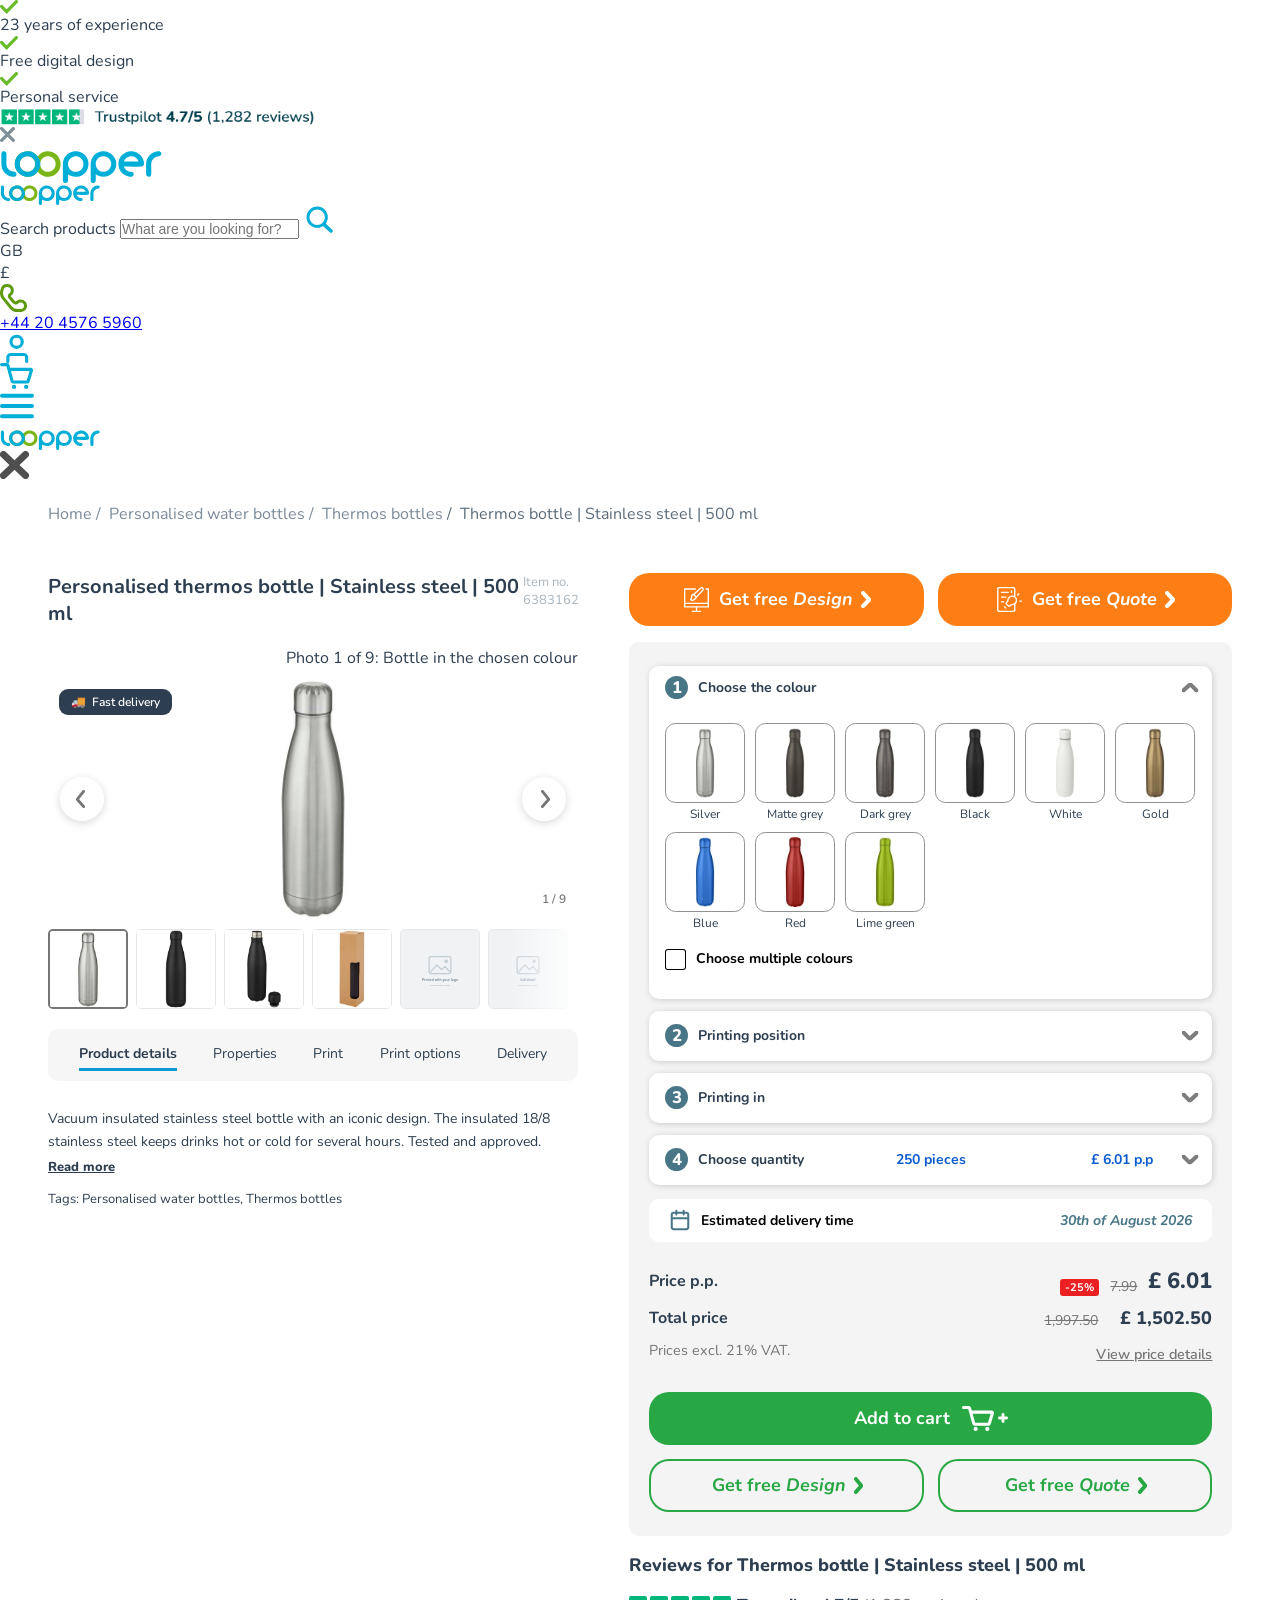
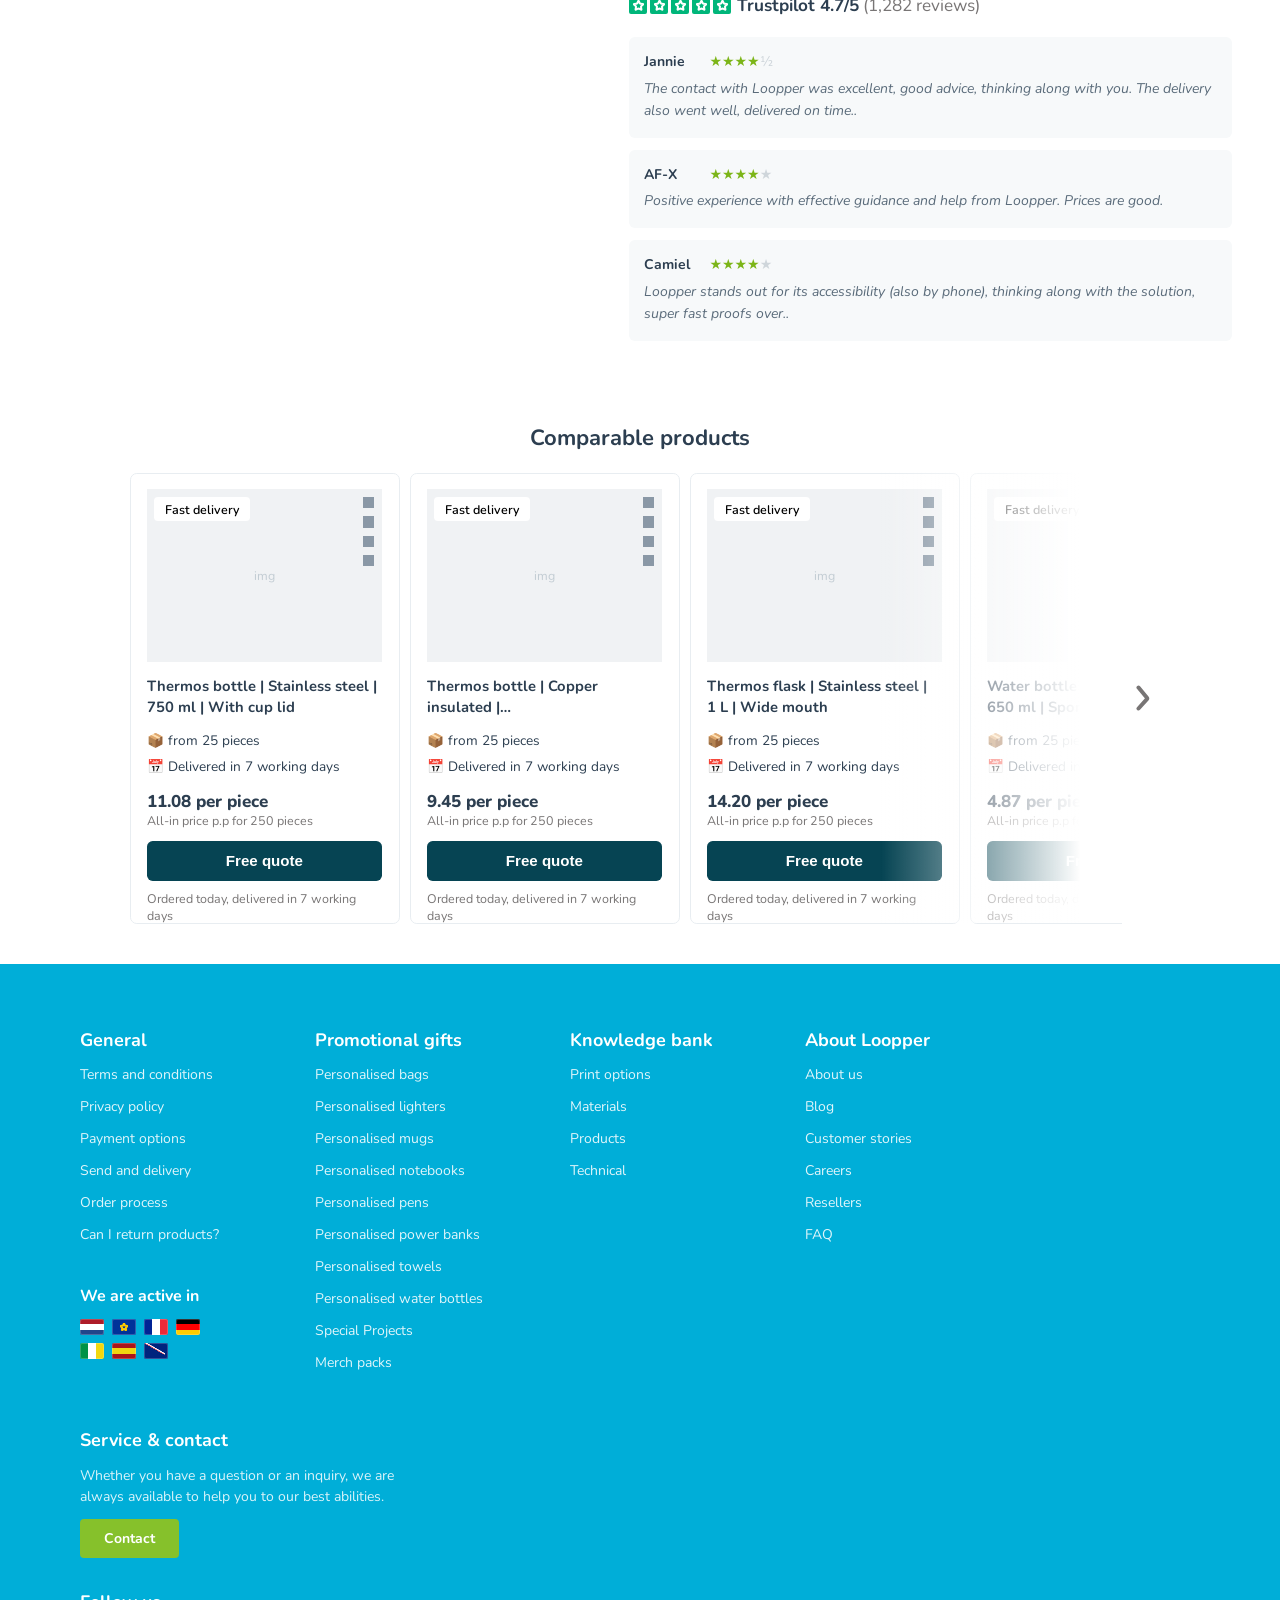
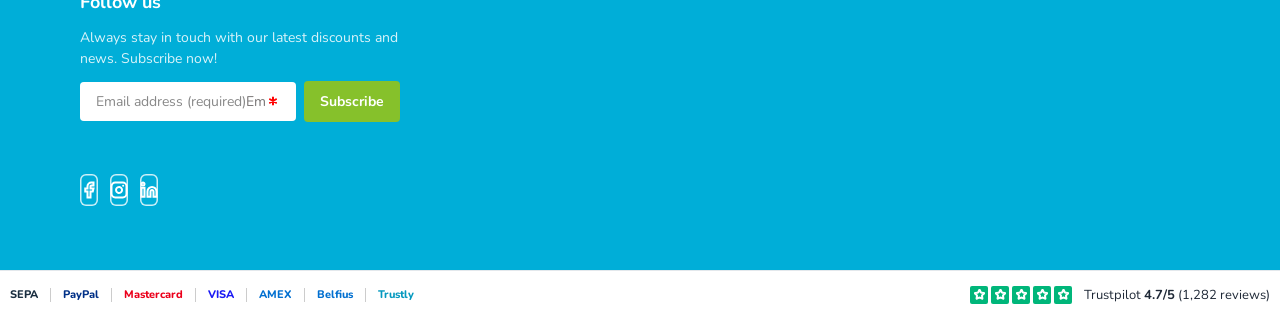
==== commit 3c745712: "Make print options row scroll sideways with styled scrollbar Slim 6px pill scrollbar in the card pal" ====
--- a/index.html
+++ b/index.html
@@ -364,7 +364,7 @@
     </style>
     <!-- ?v=: raise it after editing the CSS / JS, so phones testing the
          prototype fetch the new files instead of a cached copy -->
-    <link rel="stylesheet" href="styles.css?v=60" />
+    <link rel="stylesheet" href="styles.css?v=61" />
     <link rel="stylesheet" href="nav.css?v=58" />
   </head>
   <body>
@@ -1595,6 +1595,84 @@
                         />Max. 4 colours
                       </span>
                     </li>
+                    <li class="print-card">
+                      <span class="print-card-media"
+                        ><img
+                          width="237"
+                          height="230"
+                          src="assets/tab-print-option.png"
+                          loading="lazy"
+                          alt="Bottle with the screen printing area marked"
+                      /></span>
+                      <div class="print-card-title">
+                        <img
+                          width="27"
+                          height="27.9492"
+                          class="print-card-icon"
+                          src="assets/tab-printing-icon.svg"
+                          alt=""
+                        />
+                        <h3 class="print-card-name">Screen printing</h3>
+                        <button
+                          class="info-dot"
+                          type="button"
+                          aria-label="Info on this print technique"
+                          aria-describedby="tip-screen"
+                        >
+                          ?
+                          <span class="info-tip" role="tooltip" id="tip-screen"
+                            >Info on this print technique</span
+                          >
+                        </button>
+                      </div>
+                      <span class="print-card-colours">
+                        <img
+                          width="18.1665"
+                          height="18.1665"
+                          src="assets/tab-colors-icon.svg"
+                          alt=""
+                        />Max. 4 colours
+                      </span>
+                    </li>
+                    <li class="print-card">
+                      <span class="print-card-media"
+                        ><img
+                          width="237"
+                          height="230"
+                          src="assets/tab-print-option.png"
+                          loading="lazy"
+                          alt="Bottle with the UV print area marked"
+                      /></span>
+                      <div class="print-card-title">
+                        <img
+                          width="27"
+                          height="27.9492"
+                          class="print-card-icon"
+                          src="assets/tab-printing-icon.svg"
+                          alt=""
+                        />
+                        <h3 class="print-card-name">UV print</h3>
+                        <button
+                          class="info-dot"
+                          type="button"
+                          aria-label="Info on this print technique"
+                          aria-describedby="tip-uv"
+                        >
+                          ?
+                          <span class="info-tip" role="tooltip" id="tip-uv"
+                            >Info on this print technique</span
+                          >
+                        </button>
+                      </div>
+                      <span class="print-card-colours">
+                        <img
+                          width="18.1665"
+                          height="18.1665"
+                          src="assets/tab-colors-icon.svg"
+                          alt=""
+                        />Full colour
+                      </span>
+                    </li>
                   </ul>
                 </section>
                 <section class="tab-panel" id="pd-delivery">
@@ -1605,8 +1683,1086 @@
                   </p>
                 </section>
               </div>
+            </div>
 
-              <!-- experiment: reviews and comparable products in the photo column -->
+            <!-- ---------- COLUMN 2 (531:12945) ---------- -->
+            <div class="col2">
+              <div class="cta-top">
+                <button
+                  class="pdp-btn pdp-btn--orange pdp-btn--design"
+                  data-nav="design"
+                >
+                  <span class="pb-icon">
+                    <img
+                      width="31"
+                      height="31"
+                      class="pb-rest"
+                      src="assets/imgVector.svg"
+                      alt=""
+                    />
+                    <img
+                      width="31"
+                      height="31"
+                      class="pb-hov"
+                      src="assets/pbIconDesignHover.svg"
+                      alt=""
+                    />
+                  </span>
+                  <span class="pb-label">Get free <i>Design</i></span>
+                  <span class="pb-chev">
+                    <img
+                      width="10"
+                      height="17"
+                      class="pb-rest"
+                      src="assets/imgVector144.svg"
+                      alt=""
+                    />
+                    <img
+                      width="12"
+                      height="23"
+                      class="pb-hov"
+                      src="assets/pbChevOrangeHover.svg"
+                      alt=""
+                    />
+                  </span>
+                </button>
+                <button
+                  class="pdp-btn pdp-btn--orange pdp-btn--quote"
+                  data-nav="quote"
+                >
+                  <span class="pb-icon">
+                    <img
+                      width="36"
+                      height="37"
+                      class="pb-rest"
+                      src="assets/imgVector1.svg"
+                      alt=""
+                    />
+                    <img
+                      width="30"
+                      height="31"
+                      class="pb-hov"
+                      src="assets/pbIconQuoteHover.svg"
+                      alt=""
+                    />
+                  </span>
+                  <span class="pb-label">Get free <i>Quote</i></span>
+                  <span class="pb-chev">
+                    <img
+                      width="10"
+                      height="17"
+                      class="pb-rest"
+                      src="assets/imgVector145.svg"
+                      alt=""
+                    />
+                    <img
+                      width="12"
+                      height="23"
+                      class="pb-hov"
+                      src="assets/pbChevOrangeHover.svg"
+                      alt=""
+                    />
+                  </span>
+                </button>
+              </div>
+
+              <div class="configurator-bg">
+                <div class="configurator" id="configurator">
+                  <!-- STEP 1 — Choose color -->
+                  <section class="step" data-step="color" data-open="true">
+                    <button class="step-header" type="button">
+                      <span class="step-label">
+                        <span class="step-num">1</span>
+                        <span class="step-title">Choose the colour</span>
+                        <span class="step-value" data-value-for="color"></span>
+                        <span class="step-error" aria-live="polite"></span>
+                      </span>
+                      <span class="chev"
+                        ><span class="chev-node"
+                          ><img
+                            width="10"
+                            height="17"
+                            src="assets/imgVector142.svg"
+                            alt="" /></span
+                      ></span>
+                    </button>
+                    <div class="step-panel">
+                      <div class="step-panel-inner">
+                        <!-- the article's real colours (live Loopper product
+                             photos); the name sits under each tile, and picking
+                             one swaps the main photo (script.js) -->
+                        <div class="swatch-grid" id="swatch-grid">
+                          <div class="swatch-item">
+                            <button
+                              class="swatch"
+                              type="button"
+                              data-name="Silver"
+                              data-colour="silver"
+                              aria-label="Silver"
+                            >
+                              <img
+                                src="assets/product/swatch-silver.webp"
+                                width="184"
+                                height="184"
+                                loading="lazy"
+                                alt=""
+                              />
+                            </button>
+                            <span class="swatch-name" aria-hidden="true"
+                              >Silver</span
+                            >
+                          </div>
+                          <div class="swatch-item">
+                            <button
+                              class="swatch"
+                              type="button"
+                              data-name="Matte grey"
+                              data-colour="matte-grey"
+                              aria-label="Matte grey"
+                            >
+                              <img
+                                src="assets/product/swatch-matte-grey.webp"
+                                width="184"
+                                height="184"
+                                loading="lazy"
+                                alt=""
+                              />
+                            </button>
+                            <span class="swatch-name" aria-hidden="true"
+                              >Matte grey</span
+                            >
+                          </div>
+                          <div class="swatch-item">
+                            <button
+                              class="swatch"
+                              type="button"
+                              data-name="Dark grey"
+                              data-colour="dark-grey"
+                              aria-label="Dark grey"
+                            >
+                              <img
+                                src="assets/product/swatch-dark-grey.webp"
+                                width="184"
+                                height="184"
+                                loading="lazy"
+                                alt=""
+                              />
+                            </button>
+                            <span class="swatch-name" aria-hidden="true"
+                              >Dark grey</span
+                            >
+                          </div>
+                          <div class="swatch-item">
+                            <button
+                              class="swatch"
+                              type="button"
+                              data-name="Black"
+                              data-colour="black"
+                              aria-label="Black"
+                            >
+                              <img
+                                src="assets/product/swatch-black.webp"
+                                width="184"
+                                height="184"
+                                loading="lazy"
+                                alt=""
+                              />
+                            </button>
+                            <span class="swatch-name" aria-hidden="true"
+                              >Black</span
+                            >
+                          </div>
+                          <div class="swatch-item">
+                            <button
+                              class="swatch"
+                              type="button"
+                              data-name="White"
+                              data-colour="white"
+                              aria-label="White"
+                            >
+                              <img
+                                src="assets/product/swatch-white.webp"
+                                width="184"
+                                height="184"
+                                loading="lazy"
+                                alt=""
+                              />
+                            </button>
+                            <span class="swatch-name" aria-hidden="true"
+                              >White</span
+                            >
+                          </div>
+                          <div class="swatch-item">
+                            <button
+                              class="swatch"
+                              type="button"
+                              data-name="Gold"
+                              data-colour="gold"
+                              aria-label="Gold"
+                            >
+                              <img
+                                src="assets/product/swatch-gold.webp"
+                                width="184"
+                                height="184"
+                                loading="lazy"
+                                alt=""
+                              />
+                            </button>
+                            <span class="swatch-name" aria-hidden="true"
+                              >Gold</span
+                            >
+                          </div>
+                          <div class="swatch-item">
+                            <button
+                              class="swatch"
+                              type="button"
+                              data-name="Blue"
+                              data-colour="blue"
+                              aria-label="Blue"
+                            >
+                              <img
+                                src="assets/product/swatch-blue.webp"
+                                width="184"
+                                height="184"
+                                loading="lazy"
+                                alt=""
+                              />
+                            </button>
+                            <span class="swatch-name" aria-hidden="true"
+                              >Blue</span
+                            >
+                          </div>
+                          <div class="swatch-item">
+                            <button
+                              class="swatch"
+                              type="button"
+                              data-name="Red"
+                              data-colour="red"
+                              aria-label="Red"
+                            >
+                              <img
+                                src="assets/product/swatch-red.webp"
+                                width="184"
+                                height="184"
+                                loading="lazy"
+                                alt=""
+                              />
+                            </button>
+                            <span class="swatch-name" aria-hidden="true"
+                              >Red</span
+                            >
+                          </div>
+                          <div class="swatch-item">
+                            <button
+                              class="swatch"
+                              type="button"
+                              data-name="Lime green"
+                              data-colour="lime-green"
+                              aria-label="Lime green"
+                            >
+                              <img
+                                src="assets/product/swatch-lime-green.webp"
+                                width="184"
+                                height="184"
+                                loading="lazy"
+                                alt=""
+                              />
+                            </button>
+                            <span class="swatch-name" aria-hidden="true"
+                              >Lime green</span
+                            >
+                          </div>
+                        </div>
+                        <div class="multi-select">
+                          <button
+                            class="checkbox"
+                            type="button"
+                            data-multi="color"
+                            aria-label="Choose multiple colours"
+                          >
+                            <img
+                              width="21"
+                              height="21"
+                              src="assets/checkboxActive.svg"
+                              alt=""
+                            />
+                          </button>
+                          <span class="multi-label"
+                            >Choose multiple colours</span
+                          >
+                        </div>
+                      </div>
+                    </div>
+                  </section>
+
+                  <!-- STEP 2 — Printing position -->
+                  <section class="step" data-step="position">
+                    <button class="step-header" type="button">
+                      <span class="step-label">
+                        <span class="step-num">2</span>
+                        <span class="step-title">Printing position</span>
+                        <span
+                          class="step-value"
+                          data-value-for="position"
+                        ></span>
+                        <span class="step-error" aria-live="polite"></span>
+                      </span>
+                      <span class="chev"
+                        ><span class="chev-node"
+                          ><img
+                            width="10"
+                            height="17"
+                            src="assets/imgVector142.svg"
+                            alt="" /></span
+                      ></span>
+                    </button>
+                    <div class="step-panel">
+                      <div class="step-panel-inner">
+                        <div class="option-list option-list--position">
+                          <button
+                            class="opt-row opt-row--rec"
+                            data-name="Front"
+                          >
+                            <span class="opt-name">Front (30×70 mm)</span>
+                            <span class="opt-rec-group">
+                              <span class="recommended">
+                                <span class="rec-icon">
+                                  <img
+                                    width="9"
+                                    height="10"
+                                    class="rec-a"
+                                    src="assets/imgCheckA.svg"
+                                    alt=""
+                                  />
+                                  <img
+                                    width="4"
+                                    height="5"
+                                    class="rec-b"
+                                    src="assets/imgCheckB.svg"
+                                    alt=""
+                                  />
+                                  <img
+                                    width="9"
+                                    height="10"
+                                    class="rec-a-alt"
+                                    src="assets/recCheckA_099bd3.svg"
+                                    alt=""
+                                  />
+                                  <img
+                                    width="4"
+                                    height="5"
+                                    class="rec-b-alt"
+                                    src="assets/recCheckB_099bd3.svg"
+                                    alt=""
+                                  />
+                                  <img
+                                    width="9"
+                                    height="10"
+                                    class="rec-a-white"
+                                    src="assets/mobile/rec-check-a-white.svg"
+                                    alt=""
+                                  />
+                                  <img
+                                    width="4"
+                                    height="5"
+                                    class="rec-b-white"
+                                    src="assets/mobile/rec-check-b-white.svg"
+                                    alt=""
+                                  />
+                                </span>
+                                <span class="rec-text">Recommended option</span>
+                              </span>
+                              <span class="view-link"
+                                ><img
+                                  width="1"
+                                  height="20"
+                                  class="view-divider"
+                                  src="assets/imgDivider.svg"
+                                  alt=""
+                                />view</span
+                              >
+                            </span>
+                            <span class="pos-overlay"
+                              ><span class="pos-shot" data-pos="Front"
+                                ><img
+                                  class="pos-shot-img"
+                                  src="assets/product/silver.jpg"
+                                  width="500"
+                                  height="500"
+                                  loading="lazy"
+                                  alt=""
+                                /><span class="pos-area"></span
+                                ><span class="pos-label"
+                                  >Front (30×70 mm)</span
+                                ></span
+                              ><span
+                                class="pos-overlay-close"
+                                role="button"
+                                tabindex="0"
+                                aria-label="Close preview"
+                                ><img
+                                  src="assets/mobile/overlay-close.svg"
+                                  width="29"
+                                  height="28"
+                                  alt="" /></span
+                            ></span>
+                          </button>
+                          <button class="opt-row" data-name="Back">
+                            <span class="opt-name">Back (30×70 mm)</span>
+                            <span class="view-link"
+                              ><img
+                                width="1"
+                                height="20"
+                                class="view-divider"
+                                src="assets/imgDivider.svg"
+                                alt=""
+                              />view</span
+                            >
+                            <span class="pos-overlay"
+                              ><span class="pos-shot" data-pos="Back"
+                                ><img
+                                  class="pos-shot-img"
+                                  src="assets/product/silver.jpg"
+                                  width="500"
+                                  height="500"
+                                  loading="lazy"
+                                  alt=""
+                                /><span class="pos-area"></span
+                                ><span class="pos-label"
+                                  >Back (30×70 mm)</span
+                                ></span
+                              ><span
+                                class="pos-overlay-close"
+                                role="button"
+                                tabindex="0"
+                                aria-label="Close preview"
+                                ><img
+                                  src="assets/mobile/overlay-close.svg"
+                                  width="29"
+                                  height="28"
+                                  alt="" /></span
+                            ></span>
+                          </button>
+                          <button class="opt-row" data-name="Lid">
+                            <span class="opt-name">Lid (30×25 mm)</span>
+                            <span class="view-link"
+                              ><img
+                                width="1"
+                                height="20"
+                                class="view-divider"
+                                src="assets/imgDivider.svg"
+                                alt=""
+                              />view</span
+                            >
+                            <span class="pos-overlay"
+                              ><span class="pos-shot" data-pos="Lid"
+                                ><img
+                                  class="pos-shot-img"
+                                  src="assets/product/silver.jpg"
+                                  width="500"
+                                  height="500"
+                                  loading="lazy"
+                                  alt=""
+                                /><span class="pos-area"></span
+                                ><span class="pos-label"
+                                  >Lid (30×25 mm)</span
+                                ></span
+                              ><span
+                                class="pos-overlay-close"
+                                role="button"
+                                tabindex="0"
+                                aria-label="Close preview"
+                                ><img
+                                  src="assets/mobile/overlay-close.svg"
+                                  width="29"
+                                  height="28"
+                                  alt="" /></span
+                            ></span>
+                          </button>
+                          <button class="opt-row" data-name="Full wrap">
+                            <span class="opt-name">Full wrap (220×100 mm)</span>
+                            <span class="view-link"
+                              ><img
+                                width="1"
+                                height="20"
+                                class="view-divider"
+                                src="assets/imgDivider.svg"
+                                alt=""
+                              />view</span
+                            >
+                            <span class="pos-overlay"
+                              ><span class="pos-shot" data-pos="Full wrap"
+                                ><img
+                                  class="pos-shot-img"
+                                  src="assets/product/silver.jpg"
+                                  width="500"
+                                  height="500"
+                                  loading="lazy"
+                                  alt=""
+                                /><span class="pos-area"></span
+                                ><span class="pos-label"
+                                  >Full wrap (220×100 mm)</span
+                                ></span
+                              ><span
+                                class="pos-overlay-close"
+                                role="button"
+                                tabindex="0"
+                                aria-label="Close preview"
+                                ><img
+                                  src="assets/mobile/overlay-close.svg"
+                                  width="29"
+                                  height="28"
+                                  alt="" /></span
+                            ></span>
+                          </button>
+                        </div>
+                        <div class="multi-select">
+                          <button
+                            class="checkbox"
+                            type="button"
+                            data-multi="position"
+                            aria-label="Add extra print position"
+                          >
+                            <img
+                              width="21"
+                              height="21"
+                              src="assets/checkboxActive.svg"
+                              alt=""
+                            />
+                          </button>
+                          <span class="multi-label"
+                            >Add extra print position</span
+                          >
+                        </div>
+                      </div>
+                    </div>
+                  </section>
+
+                  <!-- STEP 3 — Printing in -->
+                  <section class="step" data-step="printing">
+                    <button class="step-header" type="button">
+                      <span class="step-label">
+                        <span class="step-num">3</span>
+                        <span class="step-title">Printing in</span>
+                        <span
+                          class="step-value"
+                          data-value-for="printing"
+                        ></span>
+                        <!-- error state: replaces the value while a print
+                             position has no colours picked -->
+                        <span class="step-error" aria-live="polite"></span>
+                      </span>
+                      <span class="chev"
+                        ><span class="chev-node"
+                          ><img
+                            width="10"
+                            height="17"
+                            src="assets/imgVector142.svg"
+                            alt="" /></span
+                      ></span>
+                    </button>
+                    <div class="step-panel">
+                      <div class="step-panel-inner">
+                        <div class="printing-group">
+                          <p class="printing-q">
+                            How many colours are in your logo?
+                          </p>
+                          <!-- Print options with a minimum order quantity carry
+                               data-moq + an .opt-moq note after the name; rows
+                               without a minimum get no note. 50 / 100 are
+                               placeholder values until the real MOQs are known. -->
+                          <div class="option-list option-list--printing">
+                            <button
+                              class="opt-row opt-row--rec"
+                              data-name="Full colour"
+                            >
+                              <span class="opt-name opt-name--16"
+                                >Full colour</span
+                              >
+                              <span class="opt-right">
+                                <span class="recommended">
+                                  <span class="rec-icon"
+                                    ><img
+                                      width="9"
+                                      height="10"
+                                      class="rec-a"
+                                      src="assets/imgCheckA.svg"
+                                      alt="" /><img
+                                      width="4"
+                                      height="5"
+                                      class="rec-b"
+                                      src="assets/imgCheckB.svg"
+                                      alt="" /><img
+                                      width="9"
+                                      height="10"
+                                      class="rec-a-white"
+                                      src="assets/mobile/rec-check-a-white.svg"
+                                      alt="" /><img
+                                      width="4"
+                                      height="5"
+                                      class="rec-b-white"
+                                      src="assets/mobile/rec-check-b-white.svg"
+                                      alt=""
+                                  /></span>
+                                  <span class="rec-text"
+                                    >Recommended option</span
+                                  >
+                                </span>
+                                <span class="circles"
+                                  ><img
+                                    width="36"
+                                    height="36"
+                                    class="ellipse"
+                                    src="assets/imgEllipse.png"
+                                    alt=""
+                                /></span>
+                              </span>
+                            </button>
+                            <button class="opt-row" data-name="1 colour">
+                              <span class="opt-name opt-name--16"
+                                >1 colour</span
+                              >
+                              <span class="circles-art"
+                                ><img
+                                  width="98"
+                                  height="18"
+                                  src="assets/circles1.svg"
+                                  alt=""
+                              /></span>
+                            </button>
+                            <button class="opt-row" data-name="2 colours">
+                              <span class="opt-name opt-name--16"
+                                >2 colours</span
+                              >
+                              <span class="circles-art"
+                                ><img
+                                  width="98"
+                                  height="18"
+                                  src="assets/circles2.svg"
+                                  alt=""
+                              /></span>
+                            </button>
+                            <button
+                              class="opt-row"
+                              data-name="3 colours"
+                              data-moq="50"
+                            >
+                              <span class="opt-name opt-name--16"
+                                >3 colours<span class="opt-moq"
+                                  >Min. 50 pcs</span
+                                ></span
+                              >
+                              <span class="circles-art"
+                                ><img
+                                  width="98"
+                                  height="18"
+                                  src="assets/circles3.svg"
+                                  alt=""
+                              /></span>
+                            </button>
+                            <button
+                              class="opt-row"
+                              data-name="4 colours"
+                              data-moq="100"
+                            >
+                              <span class="opt-name opt-name--16"
+                                >4 colours<span class="opt-moq"
+                                  >Min. 100 pcs</span
+                                ></span
+                              >
+                              <span class="circles-art"
+                                ><img
+                                  width="98"
+                                  height="18"
+                                  src="assets/circles4.svg"
+                                  alt=""
+                              /></span>
+                            </button>
+                            <button
+                              class="opt-row opt-row--plain"
+                              data-name="I'll do this later"
+                            >
+                              <span class="opt-name opt-name--16"
+                                >I'll do this later</span
+                              >
+                            </button>
+                          </div>
+                        </div>
+                        <!-- Per-position mode (1884:9849): replaces the group
+                             above once step 2 has two or more positions; one
+                             heading (1885:22185) + options (1884:10961) each,
+                             built from the live selection by script.js -->
+                        <div
+                          class="per-position"
+                          id="per-position"
+                          hidden
+                        ></div>
+                        <div class="multi-select">
+                          <button
+                            class="checkbox"
+                            type="button"
+                            data-multi="printing"
+                            aria-label="Choose multiple colours for printing"
+                          >
+                            <img
+                              width="21"
+                              height="21"
+                              src="assets/checkboxActive.svg"
+                              alt=""
+                            />
+                          </button>
+                          <span class="multi-label"
+                            >Choose multiple colours
+                          </span>
+                        </div>
+                      </div>
+                    </div>
+                  </section>
+
+                  <!-- STEP 4 — Choose quantity -->
+                  <section class="step" data-step="quantity">
+                    <button class="step-header" type="button">
+                      <span class="step-label">
+                        <span class="step-num">4</span>
+                        <span class="step-title">Choose quantity</span>
+                        <span
+                          class="step-value"
+                          data-value-for="quantity"
+                        ></span>
+                        <span class="step-price" id="quantity-price"></span>
+                        <!-- error state: replaces value + price while the
+                             custom quantity is under the minimum -->
+                        <span class="step-error" aria-live="polite"></span>
+                      </span>
+                      <span class="chev"
+                        ><span class="chev-node"
+                          ><img
+                            width="10"
+                            height="17"
+                            src="assets/imgVector142.svg"
+                            alt="" /></span
+                      ></span>
+                    </button>
+                    <div class="step-panel">
+                      <div class="step-panel-inner">
+                        <!-- shown while the step 3 print option has a minimum
+                             order quantity (script.js applyQtyMinimum); sits
+                             above the tiers that minimum greys out -->
+                        <p class="qty-moq-note" id="qty-moq-note" hidden></p>
+                        <div class="option-list" id="quantity-list">
+                          <button
+                            class="qty-row"
+                            data-qty="25"
+                            data-price="7.99"
+                          >
+                            <span class="qty-left"
+                              ><span>25</span><span>pieces</span></span
+                            >
+                            <span class="qty-right"
+                              ><span class="qty-price"
+                                ><span>£ 7.99</span><span>p.p</span></span
+                              ></span
+                            >
+                          </button>
+                          <button
+                            class="qty-row"
+                            data-qty="50"
+                            data-price="7.59"
+                            data-save="5"
+                          >
+                            <span class="qty-left"
+                              ><span>50</span><span>pieces</span></span
+                            >
+                            <span class="qty-right"
+                              ><span class="save-badge">Save -5%</span
+                              ><span class="qty-price"
+                                ><span>£ 7.59</span><span>p.p</span></span
+                              ></span
+                            >
+                          </button>
+                          <button
+                            class="qty-row"
+                            data-qty="100"
+                            data-price="7.19"
+                            data-save="10"
+                          >
+                            <span class="qty-left"
+                              ><span>100</span><span>pieces</span></span
+                            >
+                            <span class="qty-right"
+                              ><span class="save-badge">Save -10%</span
+                              ><span class="qty-price"
+                                ><span>£ 7.19</span><span>p.p</span></span
+                              ></span
+                            >
+                          </button>
+                          <button
+                            class="qty-row"
+                            data-qty="250"
+                            data-price="6.01"
+                            data-save="25"
+                          >
+                            <span class="qty-left"
+                              ><span>250</span><span>pieces</span></span
+                            >
+                            <span class="qty-right"
+                              ><span class="save-badge">Save -25%</span
+                              ><span class="qty-price"
+                                ><span>£ 6.01</span><span>p.p</span></span
+                              ></span
+                            >
+                          </button>
+                          <button
+                            class="qty-row"
+                            data-qty="500"
+                            data-price="5.67"
+                            data-save="29"
+                          >
+                            <span class="qty-left"
+                              ><span>500</span><span>pieces</span></span
+                            >
+                            <span class="qty-right"
+                              ><span class="save-badge">Save -29%</span
+                              ><span class="qty-price"
+                                ><span>£ 5.67</span><span>p.p</span></span
+                              ></span
+                            >
+                          </button>
+                          <button
+                            class="qty-row"
+                            data-qty="1000"
+                            data-price="5.35"
+                            data-save="33"
+                          >
+                            <span class="qty-left"
+                              ><span>1000</span><span>pieces</span></span
+                            >
+                            <span class="qty-right"
+                              ><span class="save-badge">Save -33%</span
+                              ><span class="qty-price"
+                                ><span>£ 5.35</span><span>p.p</span></span
+                              ></span
+                            >
+                          </button>
+                          <button
+                            class="qty-row"
+                            data-qty="2500"
+                            data-price="4.99"
+                            data-save="38"
+                          >
+                            <span class="qty-left"
+                              ><span>2500</span><span>pieces</span></span
+                            >
+                            <span class="qty-right"
+                              ><span class="save-badge">Save -38%</span
+                              ><span class="qty-price"
+                                ><span>£ 4.99</span><span>p.p</span></span
+                              ></span
+                            >
+                          </button>
+                          <button
+                            class="qty-row"
+                            data-qty="5000"
+                            data-price="4.65"
+                            data-save="42"
+                          >
+                            <span class="qty-left"
+                              ><span>5000</span><span>pieces</span></span
+                            >
+                            <span class="qty-right"
+                              ><span class="save-badge">Save -42%</span
+                              ><span class="qty-price"
+                                ><span>£ 4.65</span><span>p.p</span></span
+                              ></span
+                            >
+                          </button>
+                          <div class="qty-row qty-row--custom">
+                            <span class="qty-custom-label"
+                              >Custom quantity</span
+                            >
+                            <input
+                              class="qty-custom-input"
+                              id="qty-custom"
+                              aria-label="Custom quantity"
+                              type="number"
+                              min="25"
+                              value="0"
+                              aria-describedby="qty-min-note"
+                            />
+                          </div>
+                        </div>
+                        <!-- 1353:5937 — sits outside the option list, so the
+                             panel's own 10px column gap spaces it. Doubles as
+                             the error message when a custom quantity under 25
+                             is committed (aria-live so it gets announced). -->
+                        <p
+                          class="qty-min-note"
+                          id="qty-min-note"
+                          aria-live="polite"
+                        >
+                          Minimum order quantity is at least 25 pieces
+                        </p>
+                      </div>
+                    </div>
+                  </section>
+
+                  <!-- STEP 5 — Choose quantity per color (529:12566)
+                       Only rendered once "Choose multiple colors" is ticked in
+                       step 1 and at least one swatch is picked; the rows are
+                       built from the live selection, so the markup starts empty. -->
+                  <section
+                    class="step step--per-color"
+                    data-step="percolor"
+                    hidden
+                  >
+                    <button class="step-header" type="button">
+                      <span class="step-label">
+                        <span class="step-num">5</span>
+                        <span class="step-title">Divide colours</span>
+                        <span
+                          class="step-value"
+                          data-value-for="percolor"
+                        ></span>
+                        <!-- error state: replaces the value while colours
+                             are left undivided (script.js validatePerColor) -->
+                        <span class="step-error" aria-live="polite"></span>
+                      </span>
+                      <span class="chev"
+                        ><span class="chev-node"
+                          ><img
+                            width="10"
+                            height="17"
+                            src="assets/imgVector142.svg"
+                            alt="" /></span
+                      ></span>
+                    </button>
+                    <div class="step-panel">
+                      <div class="step-panel-inner">
+                        <div class="per-color">
+                          <!-- 1460:7413 — mobile / tablet only -->
+                          <p class="per-color-q">
+                            Choose the quantity per colour
+                          </p>
+                          <div class="per-color-grid" id="per-color-grid"></div>
+                          <p class="per-color-hint" id="per-color-hint"></p>
+                        </div>
+                      </div>
+                    </div>
+                  </section>
+                </div>
+
+                <!-- Estimated delivery (687:12714) -->
+                <div class="delivery-bar">
+                  <div class="delivery-left">
+                    <img
+                      width="22"
+                      height="22"
+                      class="icon-22"
+                      src="assets/imgIcons.svg"
+                      alt=""
+                    /><span>Estimated delivery time</span>
+                  </div>
+                  <div class="delivery-date">30th of August 2026</div>
+                </div>
+
+                <!-- Price block (658:11867) -->
+                <div class="price-block">
+                  <div class="price-row">
+                    <div class="price-label">Price p.p.</div>
+                    <div class="price-right">
+                      <span class="discount-badge" id="discount-badge"
+                        >-25%</span
+                      >
+                      <span class="price-old" id="price-old">7.99</span>
+                      <span class="price-new" id="price-new">£ 6.01</span>
+                    </div>
+                  </div>
+                  <div class="price-row">
+                    <div class="price-label">Total price</div>
+                    <div class="price-right">
+                      <span class="price-old" id="total-old">1,997.25</span>
+                      <span class="total-new" id="total-new">£ 1,502.50</span>
+                    </div>
+                  </div>
+                  <div class="price-row price-row--vat">
+                    <span>Prices excl. 21% VAT.</span>
+                    <button
+                      class="underline price-details-toggle"
+                      type="button"
+                      aria-expanded="false"
+                      aria-controls="price-details"
+                    >
+                      View price details
+                    </button>
+                  </div>
+                  <!-- filled by updatePriceDetails() in script.js -->
+                  <dl class="price-details" id="price-details" hidden></dl>
+                </div>
+
+                <!-- Add to cart (539:16974) -->
+                <button class="add-to-cart" type="button">
+                  <span>Add to cart</span>
+                  <span class="cart-icons">
+                    <img
+                      width="33"
+                      height="26"
+                      class="cart-icon"
+                      src="assets/imgGroup1.svg"
+                      alt=""
+                    />
+                    <img
+                      width="14"
+                      height="14"
+                      class="cart-plus"
+                      src="assets/imgFrame1321315908.svg"
+                      alt=""
+                    />
+                  </span>
+                </button>
+
+                <!-- CTA bottom (687:12592) -->
+                <div class="cta-bottom">
+                  <button class="pdp-btn pdp-btn--outline" data-nav="design">
+                    <span class="pb-label">Get free <i>Design</i></span>
+                    <span class="pb-chev">
+                      <img
+                        width="10"
+                        height="17"
+                        class="pb-rest"
+                        src="assets/imgVector146.svg"
+                        alt=""
+                      />
+                      <img
+                        width="12"
+                        height="23"
+                        class="pb-hov"
+                        src="assets/pbChevWhiteHover.svg"
+                        alt=""
+                      />
+                    </span>
+                  </button>
+                  <button class="pdp-btn pdp-btn--outline" data-nav="quote">
+                    <span class="pb-label">Get free <i>Quote</i></span>
+                    <span class="pb-chev">
+                      <img
+                        width="10"
+                        height="17"
+                        class="pb-rest"
+                        src="assets/imgVector146.svg"
+                        alt=""
+                      />
+                      <img
+                        width="12"
+                        height="23"
+                        class="pb-hov"
+                        src="assets/pbChevWhiteHover.svg"
+                        alt=""
+                      />
+                    </span>
+                  </button>
+                </div>
+              </div>
+
               <h2 class="pdp-section-heading">
                 Reviews for Thermos bottle | Stainless steel | 500 ml
               </h2>
@@ -1703,1296 +2859,236 @@
                 </div>
               </div>
               <div class="m-dots" id="review-dots" aria-hidden="true"></div>
+            </div>
+          </div>
 
-              <!-- ---------- Comparable products (531:13024) ---------- -->
-              <section class="comparable" aria-labelledby="comparable-heading">
-                <h2 id="comparable-heading">Comparable products</h2>
+          <!-- ---------- Comparable products (531:13024) ---------- -->
+          <section class="comparable" aria-labelledby="comparable-heading">
+            <h2 id="comparable-heading">Comparable products</h2>
+            <div
+              class="comparable-row"
+              role="region"
+              aria-roledescription="carousel"
+              aria-labelledby="comparable-heading"
+            >
+              <!-- out of flow, mirrored into the left gutter: hidden at the
+                   start, so the resting layout is exactly the design -->
+              <button
+                class="card-arrow card-arrow--prev"
+                id="card-prev"
+                type="button"
+                aria-controls="card-track"
+                aria-label="Previous products"
+                disabled
+              >
+                <img
+                  width="14"
+                  height="52"
+                  loading="lazy"
+                  decoding="async"
+                  src="assets/imgContainer.svg"
+                  alt=""
+                />
+              </button>
+              <div
+                class="card-track"
+                id="card-track"
+                tabindex="0"
+                aria-label="Products, use the arrow keys to scroll"
+              >
                 <div
-                  class="comparable-row"
-                  role="region"
-                  aria-roledescription="carousel"
-                  aria-labelledby="comparable-heading"
+                  class="slide"
+                  role="group"
+                  aria-roledescription="slide"
+                  aria-label="1 of 5"
                 >
-                  <!-- out of flow, mirrored into the left gutter: hidden at the
-                       start, so the resting layout is exactly the design -->
-                  <button
-                    class="card-arrow card-arrow--prev"
-                    id="card-prev"
-                    type="button"
-                    aria-controls="card-track"
-                    aria-label="Previous products"
-                    disabled
-                  >
-                    <img
-                      width="14"
-                      height="52"
-                      loading="lazy"
-                      decoding="async"
-                      src="assets/imgContainer.svg"
-                      alt=""
-                    />
-                  </button>
-                  <div
-                    class="card-track"
-                    id="card-track"
-                    tabindex="0"
-                    aria-label="Products, use the arrow keys to scroll"
-                  >
-                    <div
-                      class="slide"
-                      role="group"
-                      aria-roledescription="slide"
-                      aria-label="1 of 5"
-                    >
-                      <div class="pcard">
-                        <div class="pcard-img">
-                          img
-                          <div class="pcard-pill">Fast delivery</div>
-                          <div class="pcard-thumbs">
-                            <i></i><i></i><i></i><i></i>
-                          </div>
-                        </div>
-                        <h3 class="pcard-title">
-                          <a
-                            href="/personalized-water-bottles/thermos-bottles/thermos-bottle-stainless-steel-750-ml-cup-lid"
-                            >Thermos bottle | Stainless steel |<br />750 ml |
-                            With cup lid</a
-                          >
-                        </h3>
-                        <div class="pcard-meta">
-                          📦 from 25 pieces<br />📅 Delivered in 7 working days
-                        </div>
-                        <div class="pcard-price">11.08 per piece</div>
-                        <div class="pcard-allin">
-                          All-in price p.p for 250 pieces
-                        </div>
-                        <button class="pcard-btn" type="button">
-                          Free quote
-                        </button>
-                        <div class="pcard-delivery">
-                          Ordered today, delivered in 7 working days
-                        </div>
+                  <div class="pcard">
+                    <div class="pcard-img">
+                      img
+                      <div class="pcard-pill">Fast delivery</div>
+                      <div class="pcard-thumbs">
+                        <i></i><i></i><i></i><i></i>
                       </div>
                     </div>
-                    <div
-                      class="slide"
-                      role="group"
-                      aria-roledescription="slide"
-                      aria-label="2 of 5"
-                    >
-                      <div class="pcard">
-                        <div class="pcard-img">
-                          img
-                          <div class="pcard-pill">Fast delivery</div>
-                          <div class="pcard-thumbs">
-                            <i></i><i></i><i></i><i></i>
-                          </div>
-                        </div>
-                        <h3 class="pcard-title">
-                          <a
-                            href="/personalized-water-bottles/thermos-bottles/thermos-bottle-copper-insulated-500-ml"
-                            >Thermos bottle | Copper insulated |<br />500 ml |
-                            Screw cap</a
-                          >
-                        </h3>
-                        <div class="pcard-meta">
-                          📦 from 25 pieces<br />📅 Delivered in 7 working days
-                        </div>
-                        <div class="pcard-price">9.45 per piece</div>
-                        <div class="pcard-allin">
-                          All-in price p.p for 250 pieces
-                        </div>
-                        <button class="pcard-btn" type="button">
-                          Free quote
-                        </button>
-                        <div class="pcard-delivery">
-                          Ordered today, delivered in 7 working days
-                        </div>
+                    <h3 class="pcard-title">
+                      <a
+                        href="/personalized-water-bottles/thermos-bottles/thermos-bottle-stainless-steel-750-ml-cup-lid"
+                        >Thermos bottle | Stainless steel |<br />750 ml | With
+                        cup lid</a
+                      >
+                    </h3>
+                    <div class="pcard-meta">
+                      📦 from 25 pieces<br />📅 Delivered in 7 working days
+                    </div>
+                    <div class="pcard-price">11.08 per piece</div>
+                    <div class="pcard-allin">
+                      All-in price p.p for 250 pieces
+                    </div>
+                    <button class="pcard-btn" type="button">Free quote</button>
+                    <div class="pcard-delivery">
+                      Ordered today, delivered in 7 working days
+                    </div>
+                  </div>
+                </div>
+                <div
+                  class="slide"
+                  role="group"
+                  aria-roledescription="slide"
+                  aria-label="2 of 5"
+                >
+                  <div class="pcard">
+                    <div class="pcard-img">
+                      img
+                      <div class="pcard-pill">Fast delivery</div>
+                      <div class="pcard-thumbs">
+                        <i></i><i></i><i></i><i></i>
                       </div>
                     </div>
-                    <div
-                      class="slide"
-                      role="group"
-                      aria-roledescription="slide"
-                      aria-label="3 of 5"
-                    >
-                      <div class="pcard">
-                        <div class="pcard-img">
-                          img
-                          <div class="pcard-pill">Fast delivery</div>
-                          <div class="pcard-thumbs">
-                            <i></i><i></i><i></i><i></i>
-                          </div>
-                        </div>
-                        <h3 class="pcard-title">
-                          <a
-                            href="/personalized-water-bottles/thermos-bottles/thermos-flask-stainless-steel-1-l"
-                            >Thermos flask | Stainless steel |<br />1 L | Wide
-                            mouth</a
-                          >
-                        </h3>
-                        <div class="pcard-meta">
-                          📦 from 25 pieces<br />📅 Delivered in 7 working days
-                        </div>
-                        <div class="pcard-price">14.20 per piece</div>
-                        <div class="pcard-allin">
-                          All-in price p.p for 250 pieces
-                        </div>
-                        <button class="pcard-btn" type="button">
-                          Free quote
-                        </button>
-                        <div class="pcard-delivery">
-                          Ordered today, delivered in 7 working days
-                        </div>
+                    <h3 class="pcard-title">
+                      <a
+                        href="/personalized-water-bottles/thermos-bottles/thermos-bottle-copper-insulated-500-ml"
+                        >Thermos bottle | Copper insulated |<br />500 ml | Screw
+                        cap</a
+                      >
+                    </h3>
+                    <div class="pcard-meta">
+                      📦 from 25 pieces<br />📅 Delivered in 7 working days
+                    </div>
+                    <div class="pcard-price">9.45 per piece</div>
+                    <div class="pcard-allin">
+                      All-in price p.p for 250 pieces
+                    </div>
+                    <button class="pcard-btn" type="button">Free quote</button>
+                    <div class="pcard-delivery">
+                      Ordered today, delivered in 7 working days
+                    </div>
+                  </div>
+                </div>
+                <div
+                  class="slide"
+                  role="group"
+                  aria-roledescription="slide"
+                  aria-label="3 of 5"
+                >
+                  <div class="pcard">
+                    <div class="pcard-img">
+                      img
+                      <div class="pcard-pill">Fast delivery</div>
+                      <div class="pcard-thumbs">
+                        <i></i><i></i><i></i><i></i>
                       </div>
                     </div>
-                    <div
-                      class="slide"
-                      role="group"
-                      aria-roledescription="slide"
-                      aria-label="4 of 5"
-                    >
-                      <div class="pcard">
-                        <div class="pcard-img">
-                          img
-                          <div class="pcard-pill">Fast delivery</div>
-                          <div class="pcard-thumbs">
-                            <i></i><i></i><i></i><i></i>
-                          </div>
-                        </div>
-                        <h3 class="pcard-title">
-                          <a
-                            href="/personalized-water-bottles/tritan-water-bottles/water-bottle-tritan-650-ml"
-                            >Water bottle | Tritan |<br />650 ml | Sport cap</a
-                          >
-                        </h3>
-                        <div class="pcard-meta">
-                          📦 from 25 pieces<br />📅 Delivered in 7 working days
-                        </div>
-                        <div class="pcard-price">4.87 per piece</div>
-                        <div class="pcard-allin">
-                          All-in price p.p for 250 pieces
-                        </div>
-                        <button class="pcard-btn" type="button">
-                          Free quote
-                        </button>
-                        <div class="pcard-delivery">
-                          Ordered today, delivered in 7 working days
-                        </div>
+                    <h3 class="pcard-title">
+                      <a
+                        href="/personalized-water-bottles/thermos-bottles/thermos-flask-stainless-steel-1-l"
+                        >Thermos flask | Stainless steel |<br />1 L | Wide
+                        mouth</a
+                      >
+                    </h3>
+                    <div class="pcard-meta">
+                      📦 from 25 pieces<br />📅 Delivered in 7 working days
+                    </div>
+                    <div class="pcard-price">14.20 per piece</div>
+                    <div class="pcard-allin">
+                      All-in price p.p for 250 pieces
+                    </div>
+                    <button class="pcard-btn" type="button">Free quote</button>
+                    <div class="pcard-delivery">
+                      Ordered today, delivered in 7 working days
+                    </div>
+                  </div>
+                </div>
+                <div
+                  class="slide"
+                  role="group"
+                  aria-roledescription="slide"
+                  aria-label="4 of 5"
+                >
+                  <div class="pcard">
+                    <div class="pcard-img">
+                      img
+                      <div class="pcard-pill">Fast delivery</div>
+                      <div class="pcard-thumbs">
+                        <i></i><i></i><i></i><i></i>
                       </div>
                     </div>
-                    <div
-                      class="slide"
-                      role="group"
-                      aria-roledescription="slide"
-                      aria-label="5 of 5"
-                    >
-                      <div class="pcard">
-                        <div class="pcard-img">
-                          img
-                          <div class="pcard-pill">Fast delivery</div>
-                          <div class="pcard-thumbs">
-                            <i></i><i></i><i></i><i></i>
-                          </div>
-                        </div>
-                        <h3 class="pcard-title">
-                          <a
-                            href="/personalized-mugs/thermos-mugs/thermos-mug-double-walled-350-ml"
-                            >Thermos mug | Double walled |<br />350 ml | Leak
-                            proof</a
-                          >
-                        </h3>
-                        <div class="pcard-meta">
-                          📦 from 25 pieces<br />📅 Delivered in 7 working days
-                        </div>
-                        <div class="pcard-price">8.12 per piece</div>
-                        <div class="pcard-allin">
-                          All-in price p.p for 250 pieces
-                        </div>
-                        <button class="pcard-btn" type="button">
-                          Free quote
-                        </button>
-                        <div class="pcard-delivery">
-                          Ordered today, delivered in 7 working days
-                        </div>
+                    <h3 class="pcard-title">
+                      <a
+                        href="/personalized-water-bottles/tritan-water-bottles/water-bottle-tritan-650-ml"
+                        >Water bottle | Tritan |<br />650 ml | Sport cap</a
+                      >
+                    </h3>
+                    <div class="pcard-meta">
+                      📦 from 25 pieces<br />📅 Delivered in 7 working days
+                    </div>
+                    <div class="pcard-price">4.87 per piece</div>
+                    <div class="pcard-allin">
+                      All-in price p.p for 250 pieces
+                    </div>
+                    <button class="pcard-btn" type="button">Free quote</button>
+                    <div class="pcard-delivery">
+                      Ordered today, delivered in 7 working days
+                    </div>
+                  </div>
+                </div>
+                <div
+                  class="slide"
+                  role="group"
+                  aria-roledescription="slide"
+                  aria-label="5 of 5"
+                >
+                  <div class="pcard">
+                    <div class="pcard-img">
+                      img
+                      <div class="pcard-pill">Fast delivery</div>
+                      <div class="pcard-thumbs">
+                        <i></i><i></i><i></i><i></i>
                       </div>
                     </div>
-                  </div>
-                  <button
-                    class="card-arrow card-arrow--next"
-                    id="card-next"
-                    type="button"
-                    aria-controls="card-track"
-                    aria-label="Next products"
-                  >
-                    <img
-                      width="14"
-                      height="52"
-                      loading="lazy"
-                      decoding="async"
-                      src="assets/imgContainer.svg"
-                      alt=""
-                    />
-                  </button>
-                  <p
-                    class="visually-hidden"
-                    id="card-status"
-                    aria-live="polite"
-                  ></p>
-                </div>
-              </section>
-            </div>
-
-            <!-- ---------- COLUMN 2 (531:12945) ---------- -->
-            <div class="col2">
-              <div class="configurator-bg">
-                <!-- experiment: steps, delivery and price scroll inside the sticky
-                     column; the CTAs below stay in view -->
-                <div class="cfg-scroll">
-                  <div class="configurator" id="configurator">
-                    <!-- STEP 1 — Choose color -->
-                    <section class="step" data-step="color" data-open="true">
-                      <button class="step-header" type="button">
-                        <span class="step-label">
-                          <span class="step-num">1</span>
-                          <span class="step-title">Choose the colour</span>
-                          <span
-                            class="step-value"
-                            data-value-for="color"
-                          ></span>
-                          <span class="step-error" aria-live="polite"></span>
-                        </span>
-                        <span class="chev"
-                          ><span class="chev-node"
-                            ><img
-                              width="10"
-                              height="17"
-                              src="assets/imgVector142.svg"
-                              alt="" /></span
-                        ></span>
-                      </button>
-                      <div class="step-panel">
-                        <div class="step-panel-inner">
-                          <!-- the article's real colours (live Loopper product
-                               photos); the name sits under each tile, and picking
-                               one swaps the main photo (script.js) -->
-                          <div class="swatch-grid" id="swatch-grid">
-                            <div class="swatch-item">
-                              <button
-                                class="swatch"
-                                type="button"
-                                data-name="Silver"
-                                data-colour="silver"
-                                aria-label="Silver"
-                              >
-                                <img
-                                  src="assets/product/swatch-silver.webp"
-                                  width="184"
-                                  height="184"
-                                  loading="lazy"
-                                  alt=""
-                                />
-                              </button>
-                              <span class="swatch-name" aria-hidden="true"
-                                >Silver</span
-                              >
-                            </div>
-                            <div class="swatch-item">
-                              <button
-                                class="swatch"
-                                type="button"
-                                data-name="Matte grey"
-                                data-colour="matte-grey"
-                                aria-label="Matte grey"
-                              >
-                                <img
-                                  src="assets/product/swatch-matte-grey.webp"
-                                  width="184"
-                                  height="184"
-                                  loading="lazy"
-                                  alt=""
-                                />
-                              </button>
-                              <span class="swatch-name" aria-hidden="true"
-                                >Matte grey</span
-                              >
-                            </div>
-                            <div class="swatch-item">
-                              <button
-                                class="swatch"
-                                type="button"
-                                data-name="Dark grey"
-                                data-colour="dark-grey"
-                                aria-label="Dark grey"
-                              >
-                                <img
-                                  src="assets/product/swatch-dark-grey.webp"
-                                  width="184"
-                                  height="184"
-                                  loading="lazy"
-                                  alt=""
-                                />
-                              </button>
-                              <span class="swatch-name" aria-hidden="true"
-                                >Dark grey</span
-                              >
-                            </div>
-                            <div class="swatch-item">
-                              <button
-                                class="swatch"
-                                type="button"
-                                data-name="Black"
-                                data-colour="black"
-                                aria-label="Black"
-                              >
-                                <img
-                                  src="assets/product/swatch-black.webp"
-                                  width="184"
-                                  height="184"
-                                  loading="lazy"
-                                  alt=""
-                                />
-                              </button>
-                              <span class="swatch-name" aria-hidden="true"
-                                >Black</span
-                              >
-                            </div>
-                            <div class="swatch-item">
-                              <button
-                                class="swatch"
-                                type="button"
-                                data-name="White"
-                                data-colour="white"
-                                aria-label="White"
-                              >
-                                <img
-                                  src="assets/product/swatch-white.webp"
-                                  width="184"
-                                  height="184"
-                                  loading="lazy"
-                                  alt=""
-                                />
-                              </button>
-                              <span class="swatch-name" aria-hidden="true"
-                                >White</span
-                              >
-                            </div>
-                            <div class="swatch-item">
-                              <button
-                                class="swatch"
-                                type="button"
-                                data-name="Gold"
-                                data-colour="gold"
-                                aria-label="Gold"
-                              >
-                                <img
-                                  src="assets/product/swatch-gold.webp"
-                                  width="184"
-                                  height="184"
-                                  loading="lazy"
-                                  alt=""
-                                />
-                              </button>
-                              <span class="swatch-name" aria-hidden="true"
-                                >Gold</span
-                              >
-                            </div>
-                            <div class="swatch-item">
-                              <button
-                                class="swatch"
-                                type="button"
-                                data-name="Blue"
-                                data-colour="blue"
-                                aria-label="Blue"
-                              >
-                                <img
-                                  src="assets/product/swatch-blue.webp"
-                                  width="184"
-                                  height="184"
-                                  loading="lazy"
-                                  alt=""
-                                />
-                              </button>
-                              <span class="swatch-name" aria-hidden="true"
-                                >Blue</span
-                              >
-                            </div>
-                            <div class="swatch-item">
-                              <button
-                                class="swatch"
-                                type="button"
-                                data-name="Red"
-                                data-colour="red"
-                                aria-label="Red"
-                              >
-                                <img
-                                  src="assets/product/swatch-red.webp"
-                                  width="184"
-                                  height="184"
-                                  loading="lazy"
-                                  alt=""
-                                />
-                              </button>
-                              <span class="swatch-name" aria-hidden="true"
-                                >Red</span
-                              >
-                            </div>
-                            <div class="swatch-item">
-                              <button
-                                class="swatch"
-                                type="button"
-                                data-name="Lime green"
-                                data-colour="lime-green"
-                                aria-label="Lime green"
-                              >
-                                <img
-                                  src="assets/product/swatch-lime-green.webp"
-                                  width="184"
-                                  height="184"
-                                  loading="lazy"
-                                  alt=""
-                                />
-                              </button>
-                              <span class="swatch-name" aria-hidden="true"
-                                >Lime green</span
-                              >
-                            </div>
-                          </div>
-                          <div class="multi-select">
-                            <button
-                              class="checkbox"
-                              type="button"
-                              data-multi="color"
-                              aria-label="Choose multiple colours"
-                            >
-                              <img
-                                width="21"
-                                height="21"
-                                src="assets/checkboxActive.svg"
-                                alt=""
-                              />
-                            </button>
-                            <span class="multi-label"
-                              >Choose multiple colours</span
-                            >
-                          </div>
-                        </div>
-                      </div>
-                    </section>
-
-                    <!-- STEP 2 — Printing position -->
-                    <section class="step" data-step="position">
-                      <button class="step-header" type="button">
-                        <span class="step-label">
-                          <span class="step-num">2</span>
-                          <span class="step-title">Printing position</span>
-                          <span
-                            class="step-value"
-                            data-value-for="position"
-                          ></span>
-                          <span class="step-error" aria-live="polite"></span>
-                        </span>
-                        <span class="chev"
-                          ><span class="chev-node"
-                            ><img
-                              width="10"
-                              height="17"
-                              src="assets/imgVector142.svg"
-                              alt="" /></span
-                        ></span>
-                      </button>
-                      <div class="step-panel">
-                        <div class="step-panel-inner">
-                          <div class="option-list option-list--position">
-                            <button
-                              class="opt-row opt-row--rec"
-                              data-name="Front"
-                            >
-                              <span class="opt-name">Front (30×70 mm)</span>
-                              <span class="opt-rec-group">
-                                <span class="recommended">
-                                  <span class="rec-icon">
-                                    <img
-                                      width="9"
-                                      height="10"
-                                      class="rec-a"
-                                      src="assets/imgCheckA.svg"
-                                      alt=""
-                                    />
-                                    <img
-                                      width="4"
-                                      height="5"
-                                      class="rec-b"
-                                      src="assets/imgCheckB.svg"
-                                      alt=""
-                                    />
-                                    <img
-                                      width="9"
-                                      height="10"
-                                      class="rec-a-alt"
-                                      src="assets/recCheckA_099bd3.svg"
-                                      alt=""
-                                    />
-                                    <img
-                                      width="4"
-                                      height="5"
-                                      class="rec-b-alt"
-                                      src="assets/recCheckB_099bd3.svg"
-                                      alt=""
-                                    />
-                                    <img
-                                      width="9"
-                                      height="10"
-                                      class="rec-a-white"
-                                      src="assets/mobile/rec-check-a-white.svg"
-                                      alt=""
-                                    />
-                                    <img
-                                      width="4"
-                                      height="5"
-                                      class="rec-b-white"
-                                      src="assets/mobile/rec-check-b-white.svg"
-                                      alt=""
-                                    />
-                                  </span>
-                                  <span class="rec-text"
-                                    >Recommended option</span
-                                  >
-                                </span>
-                                <span class="view-link"
-                                  ><img
-                                    width="1"
-                                    height="20"
-                                    class="view-divider"
-                                    src="assets/imgDivider.svg"
-                                    alt=""
-                                  />view</span
-                                >
-                              </span>
-                              <span class="pos-overlay"
-                                ><span class="pos-shot" data-pos="Front"
-                                  ><img
-                                    class="pos-shot-img"
-                                    src="assets/product/silver.jpg"
-                                    width="500"
-                                    height="500"
-                                    loading="lazy"
-                                    alt=""
-                                  /><span class="pos-area"></span
-                                  ><span class="pos-label"
-                                    >Front (30×70 mm)</span
-                                  ></span
-                                ><span
-                                  class="pos-overlay-close"
-                                  role="button"
-                                  tabindex="0"
-                                  aria-label="Close preview"
-                                  ><img
-                                    src="assets/mobile/overlay-close.svg"
-                                    width="29"
-                                    height="28"
-                                    alt="" /></span
-                              ></span>
-                            </button>
-                            <button class="opt-row" data-name="Back">
-                              <span class="opt-name">Back (30×70 mm)</span>
-                              <span class="view-link"
-                                ><img
-                                  width="1"
-                                  height="20"
-                                  class="view-divider"
-                                  src="assets/imgDivider.svg"
-                                  alt=""
-                                />view</span
-                              >
-                              <span class="pos-overlay"
-                                ><span class="pos-shot" data-pos="Back"
-                                  ><img
-                                    class="pos-shot-img"
-                                    src="assets/product/silver.jpg"
-                                    width="500"
-                                    height="500"
-                                    loading="lazy"
-                                    alt=""
-                                  /><span class="pos-area"></span
-                                  ><span class="pos-label"
-                                    >Back (30×70 mm)</span
-                                  ></span
-                                ><span
-                                  class="pos-overlay-close"
-                                  role="button"
-                                  tabindex="0"
-                                  aria-label="Close preview"
-                                  ><img
-                                    src="assets/mobile/overlay-close.svg"
-                                    width="29"
-                                    height="28"
-                                    alt="" /></span
-                              ></span>
-                            </button>
-                            <button class="opt-row" data-name="Lid">
-                              <span class="opt-name">Lid (30×25 mm)</span>
-                              <span class="view-link"
-                                ><img
-                                  width="1"
-                                  height="20"
-                                  class="view-divider"
-                                  src="assets/imgDivider.svg"
-                                  alt=""
-                                />view</span
-                              >
-                              <span class="pos-overlay"
-                                ><span class="pos-shot" data-pos="Lid"
-                                  ><img
-                                    class="pos-shot-img"
-                                    src="assets/product/silver.jpg"
-                                    width="500"
-                                    height="500"
-                                    loading="lazy"
-                                    alt=""
-                                  /><span class="pos-area"></span
-                                  ><span class="pos-label"
-                                    >Lid (30×25 mm)</span
-                                  ></span
-                                ><span
-                                  class="pos-overlay-close"
-                                  role="button"
-                                  tabindex="0"
-                                  aria-label="Close preview"
-                                  ><img
-                                    src="assets/mobile/overlay-close.svg"
-                                    width="29"
-                                    height="28"
-                                    alt="" /></span
-                              ></span>
-                            </button>
-                            <button class="opt-row" data-name="Full wrap">
-                              <span class="opt-name"
-                                >Full wrap (220×100 mm)</span
-                              >
-                              <span class="view-link"
-                                ><img
-                                  width="1"
-                                  height="20"
-                                  class="view-divider"
-                                  src="assets/imgDivider.svg"
-                                  alt=""
-                                />view</span
-                              >
-                              <span class="pos-overlay"
-                                ><span class="pos-shot" data-pos="Full wrap"
-                                  ><img
-                                    class="pos-shot-img"
-                                    src="assets/product/silver.jpg"
-                                    width="500"
-                                    height="500"
-                                    loading="lazy"
-                                    alt=""
-                                  /><span class="pos-area"></span
-                                  ><span class="pos-label"
-                                    >Full wrap (220×100 mm)</span
-                                  ></span
-                                ><span
-                                  class="pos-overlay-close"
-                                  role="button"
-                                  tabindex="0"
-                                  aria-label="Close preview"
-                                  ><img
-                                    src="assets/mobile/overlay-close.svg"
-                                    width="29"
-                                    height="28"
-                                    alt="" /></span
-                              ></span>
-                            </button>
-                          </div>
-                          <div class="multi-select">
-                            <button
-                              class="checkbox"
-                              type="button"
-                              data-multi="position"
-                              aria-label="Add extra print position"
-                            >
-                              <img
-                                width="21"
-                                height="21"
-                                src="assets/checkboxActive.svg"
-                                alt=""
-                              />
-                            </button>
-                            <span class="multi-label"
-                              >Add extra print position</span
-                            >
-                          </div>
-                        </div>
-                      </div>
-                    </section>
-
-                    <!-- STEP 3 — Printing in -->
-                    <section class="step" data-step="printing">
-                      <button class="step-header" type="button">
-                        <span class="step-label">
-                          <span class="step-num">3</span>
-                          <span class="step-title">Printing in</span>
-                          <span
-                            class="step-value"
-                            data-value-for="printing"
-                          ></span>
-                          <!-- error state: replaces the value while a print
-                               position has no colours picked -->
-                          <span class="step-error" aria-live="polite"></span>
-                        </span>
-                        <span class="chev"
-                          ><span class="chev-node"
-                            ><img
-                              width="10"
-                              height="17"
-                              src="assets/imgVector142.svg"
-                              alt="" /></span
-                        ></span>
-                      </button>
-                      <div class="step-panel">
-                        <div class="step-panel-inner">
-                          <div class="printing-group">
-                            <p class="printing-q">
-                              How many colours are in your logo?
-                            </p>
-                            <!-- Print options with a minimum order quantity carry
-                                 data-moq + an .opt-moq note after the name; rows
-                                 without a minimum get no note. 50 / 100 are
-                                 placeholder values until the real MOQs are known. -->
-                            <div class="option-list option-list--printing">
-                              <button
-                                class="opt-row opt-row--rec"
-                                data-name="Full colour"
-                              >
-                                <span class="opt-name opt-name--16"
-                                  >Full colour</span
-                                >
-                                <span class="opt-right">
-                                  <span class="recommended">
-                                    <span class="rec-icon"
-                                      ><img
-                                        width="9"
-                                        height="10"
-                                        class="rec-a"
-                                        src="assets/imgCheckA.svg"
-                                        alt="" /><img
-                                        width="4"
-                                        height="5"
-                                        class="rec-b"
-                                        src="assets/imgCheckB.svg"
-                                        alt="" /><img
-                                        width="9"
-                                        height="10"
-                                        class="rec-a-white"
-                                        src="assets/mobile/rec-check-a-white.svg"
-                                        alt="" /><img
-                                        width="4"
-                                        height="5"
-                                        class="rec-b-white"
-                                        src="assets/mobile/rec-check-b-white.svg"
-                                        alt=""
-                                    /></span>
-                                    <span class="rec-text"
-                                      >Recommended option</span
-                                    >
-                                  </span>
-                                  <span class="circles"
-                                    ><img
-                                      width="36"
-                                      height="36"
-                                      class="ellipse"
-                                      src="assets/imgEllipse.png"
-                                      alt=""
-                                  /></span>
-                                </span>
-                              </button>
-                              <button class="opt-row" data-name="1 colour">
-                                <span class="opt-name opt-name--16"
-                                  >1 colour</span
-                                >
-                                <span class="circles-art"
-                                  ><img
-                                    width="98"
-                                    height="18"
-                                    src="assets/circles1.svg"
-                                    alt=""
-                                /></span>
-                              </button>
-                              <button class="opt-row" data-name="2 colours">
-                                <span class="opt-name opt-name--16"
-                                  >2 colours</span
-                                >
-                                <span class="circles-art"
-                                  ><img
-                                    width="98"
-                                    height="18"
-                                    src="assets/circles2.svg"
-                                    alt=""
-                                /></span>
-                              </button>
-                              <button
-                                class="opt-row"
-                                data-name="3 colours"
-                                data-moq="50"
-                              >
-                                <span class="opt-name opt-name--16"
-                                  >3 colours<span class="opt-moq"
-                                    >Min. 50 pcs</span
-                                  ></span
-                                >
-                                <span class="circles-art"
-                                  ><img
-                                    width="98"
-                                    height="18"
-                                    src="assets/circles3.svg"
-                                    alt=""
-                                /></span>
-                              </button>
-                              <button
-                                class="opt-row"
-                                data-name="4 colours"
-                                data-moq="100"
-                              >
-                                <span class="opt-name opt-name--16"
-                                  >4 colours<span class="opt-moq"
-                                    >Min. 100 pcs</span
-                                  ></span
-                                >
-                                <span class="circles-art"
-                                  ><img
-                                    width="98"
-                                    height="18"
-                                    src="assets/circles4.svg"
-                                    alt=""
-                                /></span>
-                              </button>
-                              <button
-                                class="opt-row opt-row--plain"
-                                data-name="I'll do this later"
-                              >
-                                <span class="opt-name opt-name--16"
-                                  >I'll do this later</span
-                                >
-                              </button>
-                            </div>
-                          </div>
-                          <!-- Per-position mode (1884:9849): replaces the group
-                               above once step 2 has two or more positions; one
-                               heading (1885:22185) + options (1884:10961) each,
-                               built from the live selection by script.js -->
-                          <div
-                            class="per-position"
-                            id="per-position"
-                            hidden
-                          ></div>
-                          <div class="multi-select">
-                            <button
-                              class="checkbox"
-                              type="button"
-                              data-multi="printing"
-                              aria-label="Choose multiple colours for printing"
-                            >
-                              <img
-                                width="21"
-                                height="21"
-                                src="assets/checkboxActive.svg"
-                                alt=""
-                              />
-                            </button>
-                            <span class="multi-label"
-                              >Choose multiple colours
-                            </span>
-                          </div>
-                        </div>
-                      </div>
-                    </section>
-
-                    <!-- STEP 4 — Choose quantity -->
-                    <section class="step" data-step="quantity">
-                      <button class="step-header" type="button">
-                        <span class="step-label">
-                          <span class="step-num">4</span>
-                          <span class="step-title">Choose quantity</span>
-                          <span
-                            class="step-value"
-                            data-value-for="quantity"
-                          ></span>
-                          <span class="step-price" id="quantity-price"></span>
-                          <!-- error state: replaces value + price while the
-                               custom quantity is under the minimum -->
-                          <span class="step-error" aria-live="polite"></span>
-                        </span>
-                        <span class="chev"
-                          ><span class="chev-node"
-                            ><img
-                              width="10"
-                              height="17"
-                              src="assets/imgVector142.svg"
-                              alt="" /></span
-                        ></span>
-                      </button>
-                      <div class="step-panel">
-                        <div class="step-panel-inner">
-                          <!-- shown while the step 3 print option has a minimum
-                               order quantity (script.js applyQtyMinimum); sits
-                               above the tiers that minimum greys out -->
-                          <p class="qty-moq-note" id="qty-moq-note" hidden></p>
-                          <div class="option-list" id="quantity-list">
-                            <button
-                              class="qty-row"
-                              data-qty="25"
-                              data-price="7.99"
-                            >
-                              <span class="qty-left"
-                                ><span>25</span><span>pieces</span></span
-                              >
-                              <span class="qty-right"
-                                ><span class="qty-price"
-                                  ><span>£ 7.99</span><span>p.p</span></span
-                                ></span
-                              >
-                            </button>
-                            <button
-                              class="qty-row"
-                              data-qty="50"
-                              data-price="7.59"
-                              data-save="5"
-                            >
-                              <span class="qty-left"
-                                ><span>50</span><span>pieces</span></span
-                              >
-                              <span class="qty-right"
-                                ><span class="save-badge">Save -5%</span
-                                ><span class="qty-price"
-                                  ><span>£ 7.59</span><span>p.p</span></span
-                                ></span
-                              >
-                            </button>
-                            <button
-                              class="qty-row"
-                              data-qty="100"
-                              data-price="7.19"
-                              data-save="10"
-                            >
-                              <span class="qty-left"
-                                ><span>100</span><span>pieces</span></span
-                              >
-                              <span class="qty-right"
-                                ><span class="save-badge">Save -10%</span
-                                ><span class="qty-price"
-                                  ><span>£ 7.19</span><span>p.p</span></span
-                                ></span
-                              >
-                            </button>
-                            <button
-                              class="qty-row"
-                              data-qty="250"
-                              data-price="6.01"
-                              data-save="25"
-                            >
-                              <span class="qty-left"
-                                ><span>250</span><span>pieces</span></span
-                              >
-                              <span class="qty-right"
-                                ><span class="save-badge">Save -25%</span
-                                ><span class="qty-price"
-                                  ><span>£ 6.01</span><span>p.p</span></span
-                                ></span
-                              >
-                            </button>
-                            <button
-                              class="qty-row"
-                              data-qty="500"
-                              data-price="5.67"
-                              data-save="29"
-                            >
-                              <span class="qty-left"
-                                ><span>500</span><span>pieces</span></span
-                              >
-                              <span class="qty-right"
-                                ><span class="save-badge">Save -29%</span
-                                ><span class="qty-price"
-                                  ><span>£ 5.67</span><span>p.p</span></span
-                                ></span
-                              >
-                            </button>
-                            <button
-                              class="qty-row"
-                              data-qty="1000"
-                              data-price="5.35"
-                              data-save="33"
-                            >
-                              <span class="qty-left"
-                                ><span>1000</span><span>pieces</span></span
-                              >
-                              <span class="qty-right"
-                                ><span class="save-badge">Save -33%</span
-                                ><span class="qty-price"
-                                  ><span>£ 5.35</span><span>p.p</span></span
-                                ></span
-                              >
-                            </button>
-                            <button
-                              class="qty-row"
-                              data-qty="2500"
-                              data-price="4.99"
-                              data-save="38"
-                            >
-                              <span class="qty-left"
-                                ><span>2500</span><span>pieces</span></span
-                              >
-                              <span class="qty-right"
-                                ><span class="save-badge">Save -38%</span
-                                ><span class="qty-price"
-                                  ><span>£ 4.99</span><span>p.p</span></span
-                                ></span
-                              >
-                            </button>
-                            <button
-                              class="qty-row"
-                              data-qty="5000"
-                              data-price="4.65"
-                              data-save="42"
-                            >
-                              <span class="qty-left"
-                                ><span>5000</span><span>pieces</span></span
-                              >
-                              <span class="qty-right"
-                                ><span class="save-badge">Save -42%</span
-                                ><span class="qty-price"
-                                  ><span>£ 4.65</span><span>p.p</span></span
-                                ></span
-                              >
-                            </button>
-                            <div class="qty-row qty-row--custom">
-                              <span class="qty-custom-label"
-                                >Custom quantity</span
-                              >
-                              <input
-                                class="qty-custom-input"
-                                id="qty-custom"
-                                aria-label="Custom quantity"
-                                type="number"
-                                min="25"
-                                value="0"
-                                aria-describedby="qty-min-note"
-                              />
-                            </div>
-                          </div>
-                          <!-- 1353:5937 — sits outside the option list, so the
-                               panel's own 10px column gap spaces it. Doubles as
-                               the error message when a custom quantity under 25
-                               is committed (aria-live so it gets announced). -->
-                          <p
-                            class="qty-min-note"
-                            id="qty-min-note"
-                            aria-live="polite"
-                          >
-                            Minimum order quantity is at least 25 pieces
-                          </p>
-                        </div>
-                      </div>
-                    </section>
-
-                    <!-- STEP 5 — Choose quantity per color (529:12566)
-                         Only rendered once "Choose multiple colors" is ticked in
-                         step 1 and at least one swatch is picked; the rows are
-                         built from the live selection, so the markup starts empty. -->
-                    <section
-                      class="step step--per-color"
-                      data-step="percolor"
-                      hidden
-                    >
-                      <button class="step-header" type="button">
-                        <span class="step-label">
-                          <span class="step-num">5</span>
-                          <span class="step-title">Divide colours</span>
-                          <span
-                            class="step-value"
-                            data-value-for="percolor"
-                          ></span>
-                          <!-- error state: replaces the value while colours
-                               are left undivided (script.js validatePerColor) -->
-                          <span class="step-error" aria-live="polite"></span>
-                        </span>
-                        <span class="chev"
-                          ><span class="chev-node"
-                            ><img
-                              width="10"
-                              height="17"
-                              src="assets/imgVector142.svg"
-                              alt="" /></span
-                        ></span>
-                      </button>
-                      <div class="step-panel">
-                        <div class="step-panel-inner">
-                          <div class="per-color">
-                            <!-- 1460:7413 — mobile / tablet only -->
-                            <p class="per-color-q">
-                              Choose the quantity per colour
-                            </p>
-                            <div
-                              class="per-color-grid"
-                              id="per-color-grid"
-                            ></div>
-                            <p class="per-color-hint" id="per-color-hint"></p>
-                          </div>
-                        </div>
-                      </div>
-                    </section>
-                  </div>
-
-                  <!-- Estimated delivery (687:12714) -->
-                  <div class="delivery-bar">
-                    <div class="delivery-left">
-                      <img
-                        width="22"
-                        height="22"
-                        class="icon-22"
-                        src="assets/imgIcons.svg"
-                        alt=""
-                      /><span>Estimated delivery time</span>
+                    <h3 class="pcard-title">
+                      <a
+                        href="/personalized-mugs/thermos-mugs/thermos-mug-double-walled-350-ml"
+                        >Thermos mug | Double walled |<br />350 ml | Leak
+                        proof</a
+                      >
+                    </h3>
+                    <div class="pcard-meta">
+                      📦 from 25 pieces<br />📅 Delivered in 7 working days
                     </div>
-                    <div class="delivery-date">30th of August 2026</div>
-                  </div>
-
-                  <!-- Price block (658:11867) -->
-                  <div class="price-block">
-                    <div class="price-row">
-                      <div class="price-label">Price p.p.</div>
-                      <div class="price-right">
-                        <span class="discount-badge" id="discount-badge"
-                          >-25%</span
-                        >
-                        <span class="price-old" id="price-old">7.99</span>
-                        <span class="price-new" id="price-new">£ 6.01</span>
-                      </div>
+                    <div class="pcard-price">8.12 per piece</div>
+                    <div class="pcard-allin">
+                      All-in price p.p for 250 pieces
                     </div>
-                    <div class="price-row">
-                      <div class="price-label">Total price</div>
-                      <div class="price-right">
-                        <span class="price-old" id="total-old">1,997.25</span>
-                        <span class="total-new" id="total-new">£ 1,502.50</span>
-                      </div>
+                    <button class="pcard-btn" type="button">Free quote</button>
+                    <div class="pcard-delivery">
+                      Ordered today, delivered in 7 working days
                     </div>
-                    <div class="price-row price-row--vat">
-                      <span>Prices excl. 21% VAT.</span>
-                      <button
-                        class="underline price-details-toggle"
-                        type="button"
-                        aria-expanded="false"
-                        aria-controls="price-details"
-                      >
-                        View price details
-                      </button>
-                    </div>
-                    <!-- filled by updatePriceDetails() in script.js -->
-                    <dl class="price-details" id="price-details" hidden></dl>
                   </div>
                 </div>
-                <!-- orange CTAs above the cart button (experiment) -->
-                <div class="cta-top">
-                  <button
-                    class="pdp-btn pdp-btn--orange pdp-btn--design"
-                    data-nav="design"
-                  >
-                    <span class="pb-icon">
-                      <img
-                        width="31"
-                        height="31"
-                        class="pb-rest"
-                        src="assets/imgVector.svg"
-                        alt=""
-                      />
-                      <img
-                        width="31"
-                        height="31"
-                        class="pb-hov"
-                        src="assets/pbIconDesignHover.svg"
-                        alt=""
-                      />
-                    </span>
-                    <span class="pb-label">Get free <i>Design</i></span>
-                    <span class="pb-chev">
-                      <img
-                        width="10"
-                        height="17"
-                        class="pb-rest"
-                        src="assets/imgVector144.svg"
-                        alt=""
-                      />
-                      <img
-                        width="12"
-                        height="23"
-                        class="pb-hov"
-                        src="assets/pbChevOrangeHover.svg"
-                        alt=""
-                      />
-                    </span>
-                  </button>
-                  <button
-                    class="pdp-btn pdp-btn--orange pdp-btn--quote"
-                    data-nav="quote"
-                  >
-                    <span class="pb-icon">
-                      <img
-                        width="36"
-                        height="37"
-                        class="pb-rest"
-                        src="assets/imgVector1.svg"
-                        alt=""
-                      />
-                      <img
-                        width="30"
-                        height="31"
-                        class="pb-hov"
-                        src="assets/pbIconQuoteHover.svg"
-                        alt=""
-                      />
-                    </span>
-                    <span class="pb-label">Get free <i>Quote</i></span>
-                    <span class="pb-chev">
-                      <img
-                        width="10"
-                        height="17"
-                        class="pb-rest"
-                        src="assets/imgVector145.svg"
-                        alt=""
-                      />
-                      <img
-                        width="12"
-                        height="23"
-                        class="pb-hov"
-                        src="assets/pbChevOrangeHover.svg"
-                        alt=""
-                      />
-                    </span>
-                  </button>
-                </div>
-                <!-- Add to cart (539:16974) -->
-                <button class="add-to-cart" type="button">
-                  <span>Add to cart</span>
-                  <span class="cart-icons">
-                    <img
-                      width="33"
-                      height="26"
-                      class="cart-icon"
-                      src="assets/imgGroup1.svg"
-                      alt=""
-                    />
-                    <img
-                      width="14"
-                      height="14"
-                      class="cart-plus"
-                      src="assets/imgFrame1321315908.svg"
-                      alt=""
-                    />
-                  </span>
-                </button>
               </div>
+              <button
+                class="card-arrow card-arrow--next"
+                id="card-next"
+                type="button"
+                aria-controls="card-track"
+                aria-label="Next products"
+              >
+                <img
+                  width="14"
+                  height="52"
+                  loading="lazy"
+                  decoding="async"
+                  src="assets/imgContainer.svg"
+                  alt=""
+                />
+              </button>
+              <p
+                class="visually-hidden"
+                id="card-status"
+                aria-live="polite"
+              ></p>
             </div>
-          </div>
+          </section>
         </main>
 
         <!-- ============ FOOTER (687:15227) ============ -->
@@ -3407,6 +3503,6 @@
     <!-- Add to cart confirmation (script.js showToast) -->
     <div class="toast" id="toast" role="status" aria-live="polite" hidden></div>
     <script src="nav.js?v=58"></script>
-    <script src="script.js?v=63"></script>
+    <script src="script.js?v=62"></script>
   </body>
 </html>
--- a/styles.css
+++ b/styles.css
@@ -433,8 +433,50 @@
   display: flex;
   gap: 10px;
   margin: 0;
-  padding: 0;
+  padding: 0 0 14px;
   list-style: none;
+  /* more techniques than fit: the row scrolls sideways with a slim pill
+     scrollbar in the card palette (#cdcdcd card border, cyan on hover) */
+  overflow-x: auto;
+  overflow-y: hidden;
+  overscroll-behavior-x: contain;
+  scroll-snap-type: x proximity;
+}
+/* Firefox only: in Chrome the standard properties would replace the pill
+   below with the default bar (arrow buttons) */
+@supports (-moz-appearance: none) {
+  .print-cards {
+    scrollbar-width: thin;
+    scrollbar-color: #cdcdcd #f0f0f0;
+  }
+  .print-cards:hover {
+    scrollbar-color: var(--cyan) #f0f0f0;
+  }
+}
+.print-cards::-webkit-scrollbar {
+  height: 6px;
+}
+.print-cards::-webkit-scrollbar-button {
+  display: none;
+}
+.print-cards::-webkit-scrollbar-track {
+  background: #f0f0f0;
+  border-radius: 15px;
+}
+.print-cards::-webkit-scrollbar-thumb {
+  background: #cdcdcd;
+  border-radius: 15px;
+}
+.print-cards::-webkit-scrollbar-thumb:hover {
+  background: var(--cyan);
+}
+.print-card {
+  scroll-snap-align: start;
+}
+/* the last card's tooltip opens leftwards so it never widens the scroll */
+.print-card:last-child .info-tip {
+  left: auto;
+  right: 2px;
 }
 .print-card {
   width: 206.667px;
@@ -2854,7 +2896,7 @@
   color: var(--ink);
   margin: 0;
 }
-.col1 > .pdp-section-heading {
+.col2 > .pdp-section-heading {
   margin: 0;
 }
 h3.pcard-title {
@@ -2969,7 +3011,7 @@
   .description {
     order: 5;
   }
-  .col1 > .pdp-section-heading {
+  .col2 > .pdp-section-heading {
     order: 6;
   }
   .review-rating {
@@ -3778,7 +3820,7 @@
   }
   /* the tabs already name each panel on screen */
   .description .pdp-section-heading,
-  .col1 > .pdp-section-heading {
+  .col2 > .pdp-section-heading {
     position: absolute;
     width: 1px;
     height: 1px;
@@ -5572,64 +5614,3 @@
     height: 25px;
   }
 }
-
-/* ===================== EXPERIMENT (branch pdp-experiment) =====================
-   - reviews and comparable products sit in the photo column, under the
-     product details (moved in index.html)
-   - the configurator column is the sticky one instead of the photo column.
-     It always ends 16px above the bottom of the window (script.js sets its
-     max-height), so the orange CTAs and Add to cart are always in view;
-     the steps, delivery time and price scroll inside it, which only
-     happens once open steps make it taller than the window
-   - the green CTAs under Add to cart are gone; the orange ones sit right
-     above it */
-@media (width >= 768px) {
-  .col1 {
-    position: static;
-  }
-  .col2 {
-    position: sticky;
-    top: calc(var(--hd-h, 70px) + 16px);
-    max-height: calc(100vh - var(--hd-h, 70px) - 32px);
-  }
-  .col2 > .configurator-bg {
-    min-height: 0;
-  }
-  /* the scroll box reaches the grey box's edges, so the steps' shadows and
-     the scrollbar sit in its padding instead of being cut off */
-  .cfg-scroll {
-    min-height: 0;
-    margin: -6px -14px;
-    padding: 6px 14px;
-    overflow-y: auto;
-    overscroll-behavior: contain;
-    scrollbar-width: thin;
-    display: flex;
-    flex-direction: column;
-    gap: inherit;
-  }
-  .configurator-bg > .cta-top,
-  .configurator-bg > .add-to-cart {
-    flex: none;
-  }
-  /* comparable products in the photo column: room on the left for the
-     "previous" arrow, which sits outside the cards */
-  .col1 > .comparable {
-    padding: 30px 0 0 28px;
-  }
-}
-@media (768px <= width < 1500px) {
-  .cfg-scroll {
-    margin: -6px -20px;
-    padding: 6px 20px;
-  }
-}
-@media (width < 768px) {
-  .cfg-scroll {
-    display: contents;
-  }
-  /* phones: still after the reviews, as before */
-  .col1 > .comparable {
-    order: 10;
-  }
-}
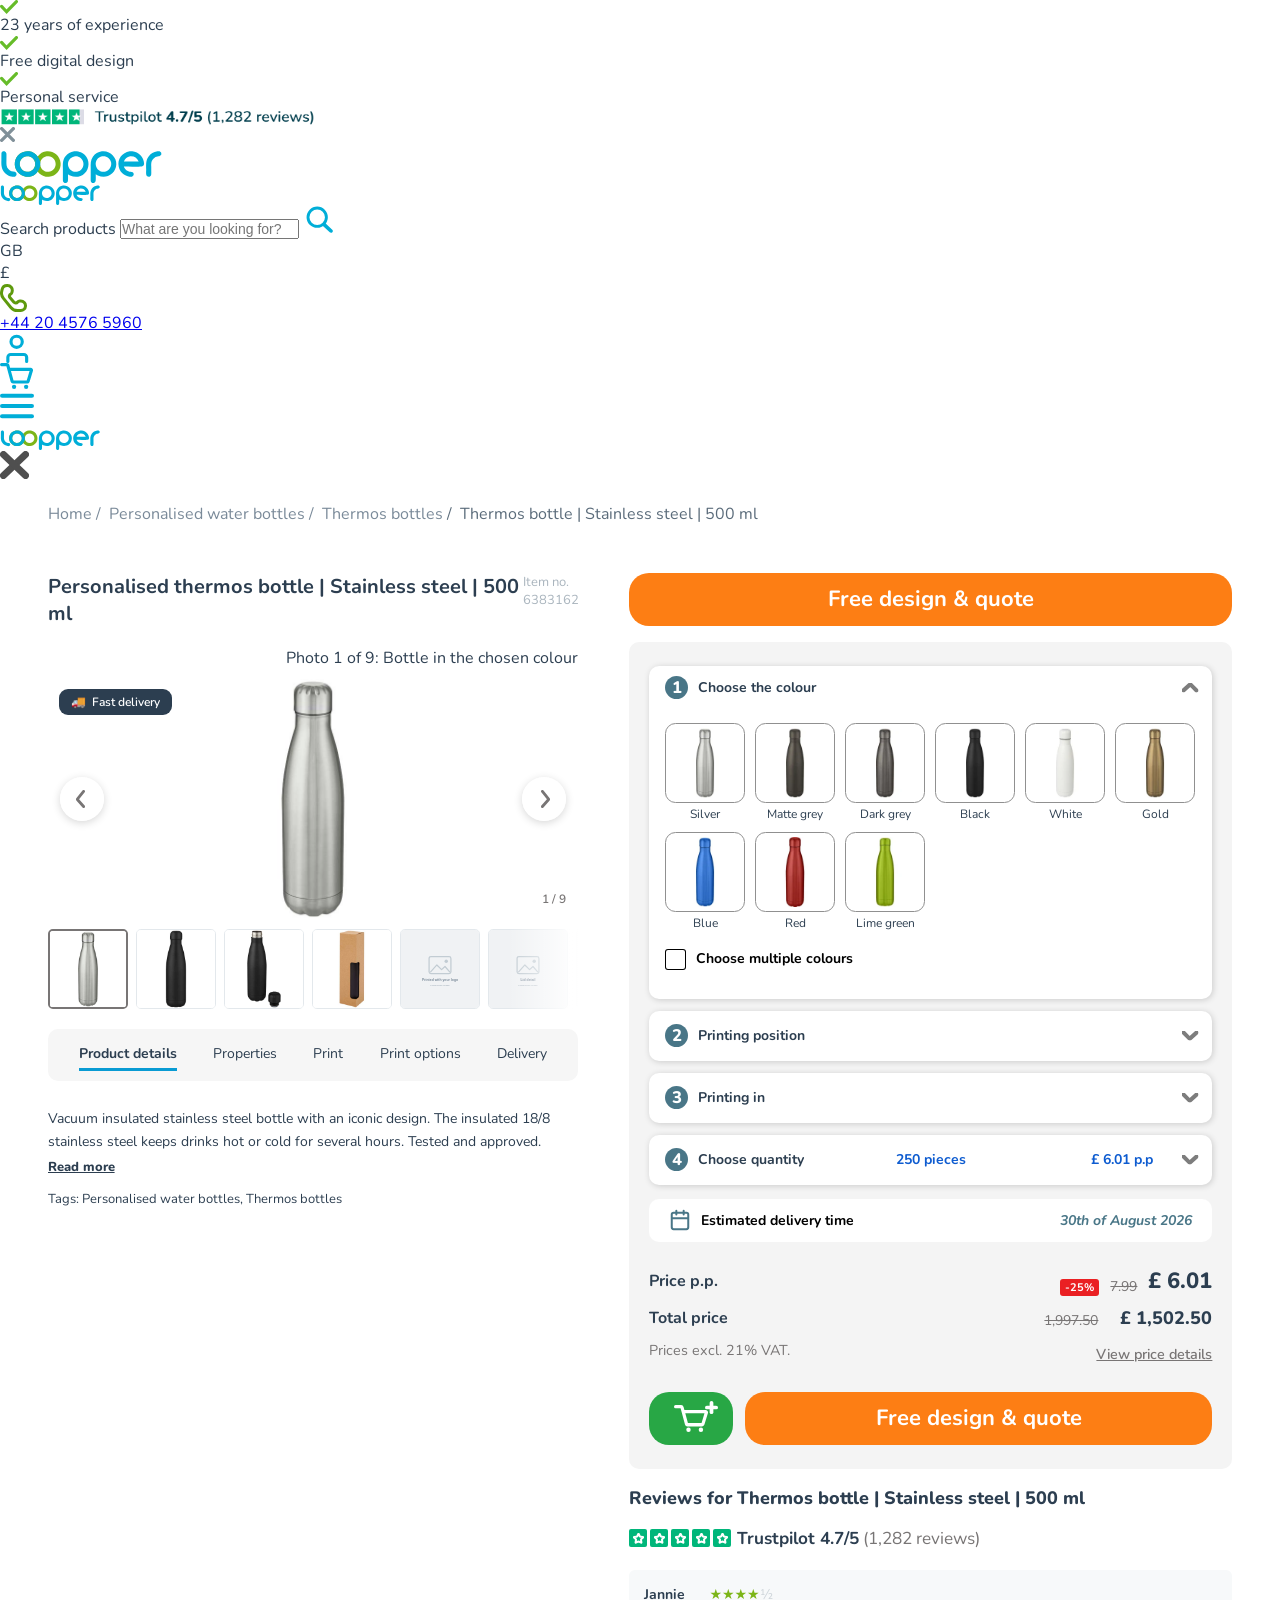
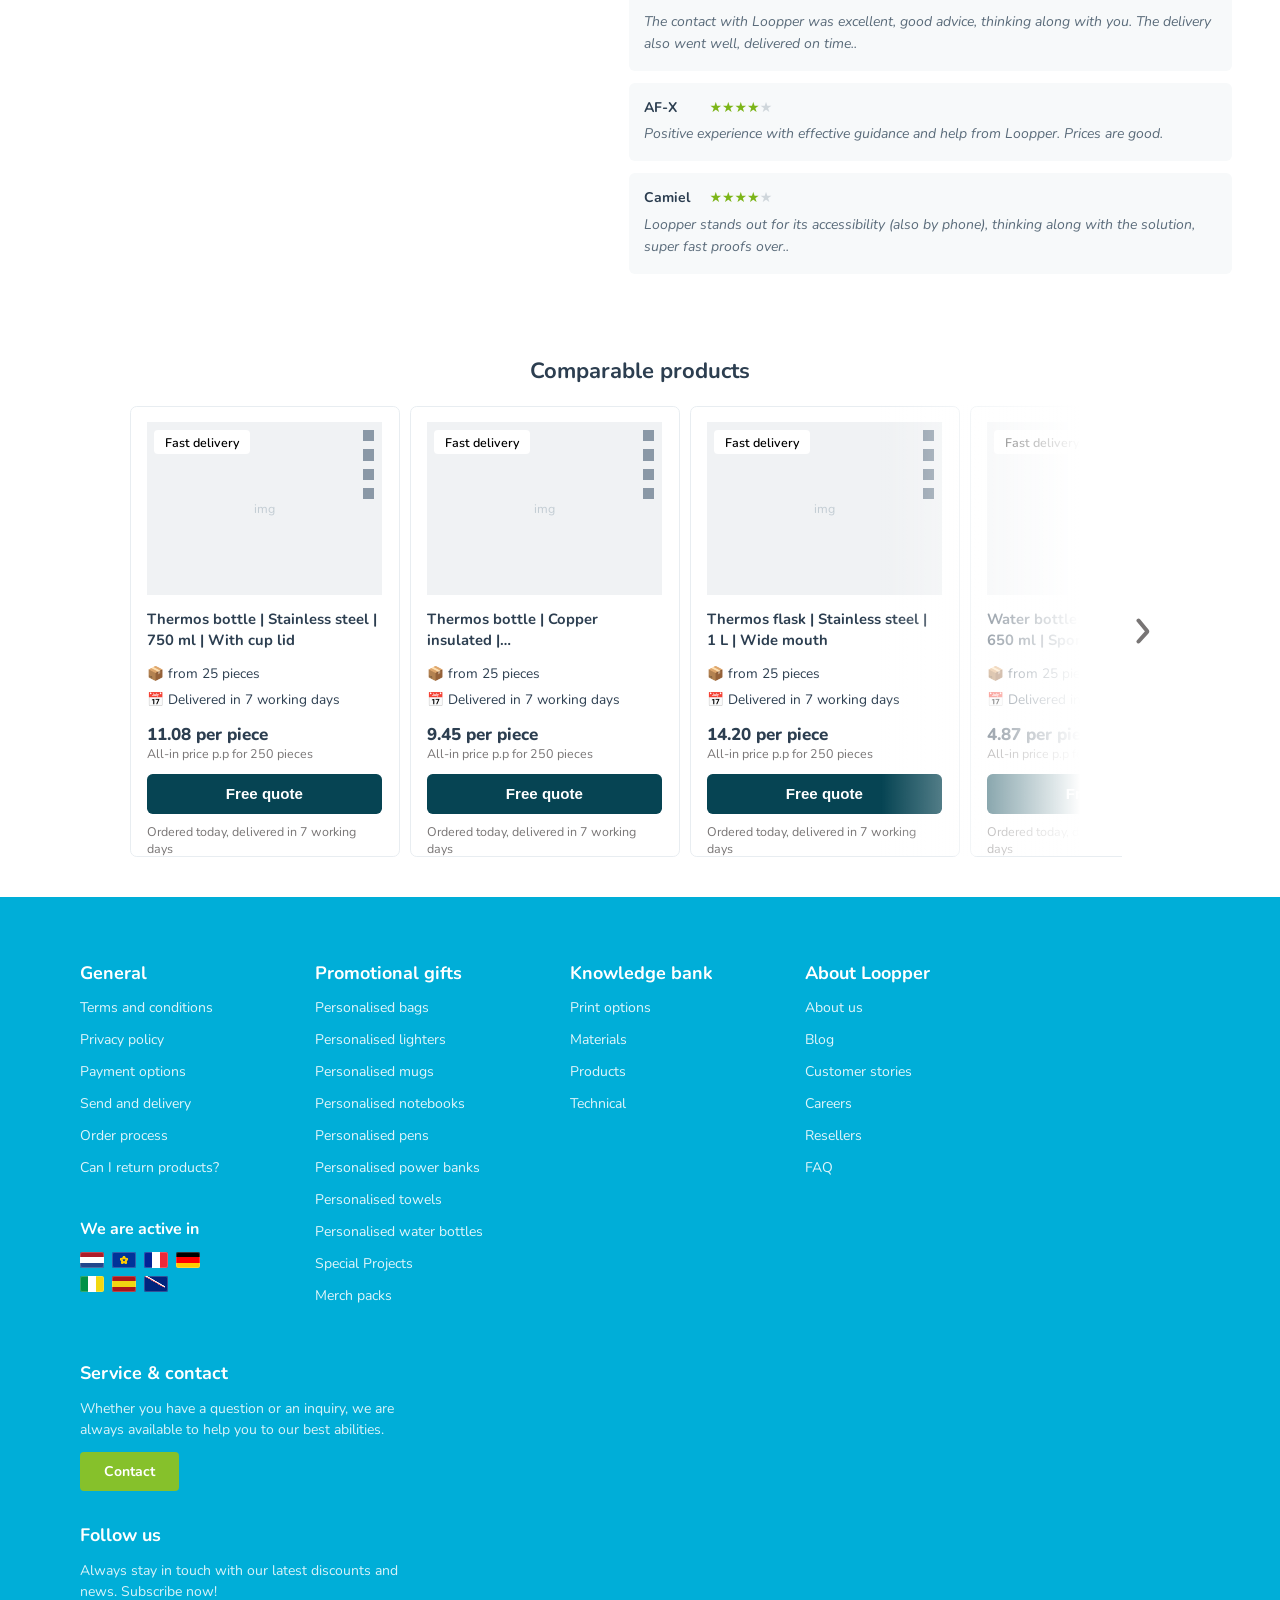
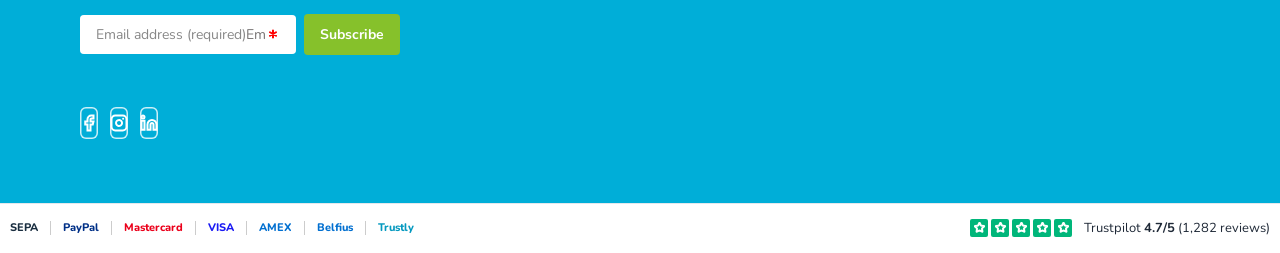
==== commit 75d6a424: "PDP experiment: Free design and quote combined in one CTA Built on the latest PDP (main 3c74571). Th" ====
--- a/index.html
+++ b/index.html
@@ -366,6 +366,83 @@
          prototype fetch the new files instead of a cached copy -->
     <link rel="stylesheet" href="styles.css?v=61" />
     <link rel="stylesheet" href="nav.css?v=58" />
+    <style>
+      /* ===== Experiment: Design and quote CTA combined ===== */
+      .cx-quote {
+        flex: 1 1 auto;
+        min-width: 0;
+        height: 53px;
+        padding: 0 20px;
+        border: 0;
+        border-radius: 20px;
+        background: var(--orange);
+        font: inherit;
+        font-size: 22px;
+        line-height: 20px;
+        font-weight: 700;
+        color: #fff;
+        white-space: nowrap;
+        cursor: pointer;
+        box-shadow: inset 0 0 0 4px rgba(253, 126, 20, 0);
+        transition:
+          background-color var(--motion),
+          box-shadow var(--motion),
+          color var(--motion);
+      }
+      .cx-quote:hover {
+        background: #fff;
+        box-shadow: inset 0 0 0 4px var(--orange);
+        color: var(--orange);
+      }
+      .cx-quote:focus-visible,
+      .cx-cart:focus-visible {
+        outline: 2px solid #1c2530;
+        outline-offset: 2px;
+      }
+      .cx-top .cx-quote {
+        width: 100%;
+      }
+      .cx-row {
+        display: flex;
+        gap: 12px;
+        width: 100%;
+        max-width: 715px;
+      }
+      .add-to-cart.cx-cart {
+        position: relative;
+        flex: 0 0 84px;
+        width: 84px;
+        max-width: none;
+        height: 53px;
+        padding: 0;
+        gap: 0;
+        justify-content: center;
+      }
+      .cx-cart .cart-icons {
+        position: relative;
+        width: 34px;
+        height: 28px;
+      }
+      .cx-cart .cart-icon {
+        width: 34px;
+        height: auto;
+      }
+      .cx-cart .cart-plus {
+        position: absolute;
+        top: -3px;
+        right: -10px;
+        width: 13px;
+        height: 13px;
+      }
+      @media (width < 768px) {
+        .m-buybar-actions .m-btn-cart {
+          order: 0;
+        }
+        .m-buybar-actions .m-btn-quote {
+          order: 1;
+        }
+      }
+    </style>
   </head>
   <body>
     <!-- ============ NAVIGATION MENU ============
@@ -1687,82 +1764,10 @@
 
             <!-- ---------- COLUMN 2 (531:12945) ---------- -->
             <div class="col2">
-              <div class="cta-top">
-                <button
-                  class="pdp-btn pdp-btn--orange pdp-btn--design"
-                  data-nav="design"
-                >
-                  <span class="pb-icon">
-                    <img
-                      width="31"
-                      height="31"
-                      class="pb-rest"
-                      src="assets/imgVector.svg"
-                      alt=""
-                    />
-                    <img
-                      width="31"
-                      height="31"
-                      class="pb-hov"
-                      src="assets/pbIconDesignHover.svg"
-                      alt=""
-                    />
-                  </span>
-                  <span class="pb-label">Get free <i>Design</i></span>
-                  <span class="pb-chev">
-                    <img
-                      width="10"
-                      height="17"
-                      class="pb-rest"
-                      src="assets/imgVector144.svg"
-                      alt=""
-                    />
-                    <img
-                      width="12"
-                      height="23"
-                      class="pb-hov"
-                      src="assets/pbChevOrangeHover.svg"
-                      alt=""
-                    />
-                  </span>
-                </button>
-                <button
-                  class="pdp-btn pdp-btn--orange pdp-btn--quote"
-                  data-nav="quote"
-                >
-                  <span class="pb-icon">
-                    <img
-                      width="36"
-                      height="37"
-                      class="pb-rest"
-                      src="assets/imgVector1.svg"
-                      alt=""
-                    />
-                    <img
-                      width="30"
-                      height="31"
-                      class="pb-hov"
-                      src="assets/pbIconQuoteHover.svg"
-                      alt=""
-                    />
-                  </span>
-                  <span class="pb-label">Get free <i>Quote</i></span>
-                  <span class="pb-chev">
-                    <img
-                      width="10"
-                      height="17"
-                      class="pb-rest"
-                      src="assets/imgVector145.svg"
-                      alt=""
-                    />
-                    <img
-                      width="12"
-                      height="23"
-                      class="pb-hov"
-                      src="assets/pbChevOrangeHover.svg"
-                      alt=""
-                    />
-                  </span>
+              <!-- Experiment: Free design and Free quote combined in one CTA -->
+              <div class="cta-top cx-top">
+                <button class="cx-quote" type="button" data-nav="quote">
+                  Free design &amp; quote
                 </button>
               </div>
 
@@ -2699,9 +2704,9 @@
                   <dl class="price-details" id="price-details" hidden></dl>
                 </div>
 
-                <!-- Add to cart (539:16974) -->
-                <button class="add-to-cart" type="button">
-                  <span>Add to cart</span>
+                <!-- Experiment: Add to cart as a square, Free design & quote next to it -->
+                <div class="cx-row">
+                  <button class="add-to-cart cx-cart" type="button" aria-label="Add to cart">
                   <span class="cart-icons">
                     <img
                       width="33"
@@ -2718,47 +2723,9 @@
                       alt=""
                     />
                   </span>
-                </button>
-
-                <!-- CTA bottom (687:12592) -->
-                <div class="cta-bottom">
-                  <button class="pdp-btn pdp-btn--outline" data-nav="design">
-                    <span class="pb-label">Get free <i>Design</i></span>
-                    <span class="pb-chev">
-                      <img
-                        width="10"
-                        height="17"
-                        class="pb-rest"
-                        src="assets/imgVector146.svg"
-                        alt=""
-                      />
-                      <img
-                        width="12"
-                        height="23"
-                        class="pb-hov"
-                        src="assets/pbChevWhiteHover.svg"
-                        alt=""
-                      />
-                    </span>
                   </button>
-                  <button class="pdp-btn pdp-btn--outline" data-nav="quote">
-                    <span class="pb-label">Get free <i>Quote</i></span>
-                    <span class="pb-chev">
-                      <img
-                        width="10"
-                        height="17"
-                        class="pb-rest"
-                        src="assets/imgVector146.svg"
-                        alt=""
-                      />
-                      <img
-                        width="12"
-                        height="23"
-                        class="pb-hov"
-                        src="assets/pbChevWhiteHover.svg"
-                        alt=""
-                      />
-                    </span>
+                  <button class="cx-quote" type="button" data-nav="quote">
+                    Free design &amp; quote
                   </button>
                 </div>
               </div>
@@ -3370,9 +3337,6 @@
         </div>
         <!-- 831:20037 — PDP-Button mobile, Variant3 (no arrow) + Add to cart -->
         <div class="m-buybar-actions">
-          <button class="m-btn-quote" type="button" data-nav="quote">
-            <span>Free <i>Quote &amp; Design</i></span>
-          </button>
           <button class="m-btn-cart" type="button" aria-label="Add to cart">
             <span class="m-cart-icon">
               <img src="assets/imgGroup1.svg" width="33" height="26" alt="" />
@@ -3384,6 +3348,9 @@
               height="14"
               alt=""
             />
+          </button>
+          <button class="m-btn-quote" type="button" data-nav="quote">
+            <span>Free design &amp; quote</span>
           </button>
         </div>
       </div>
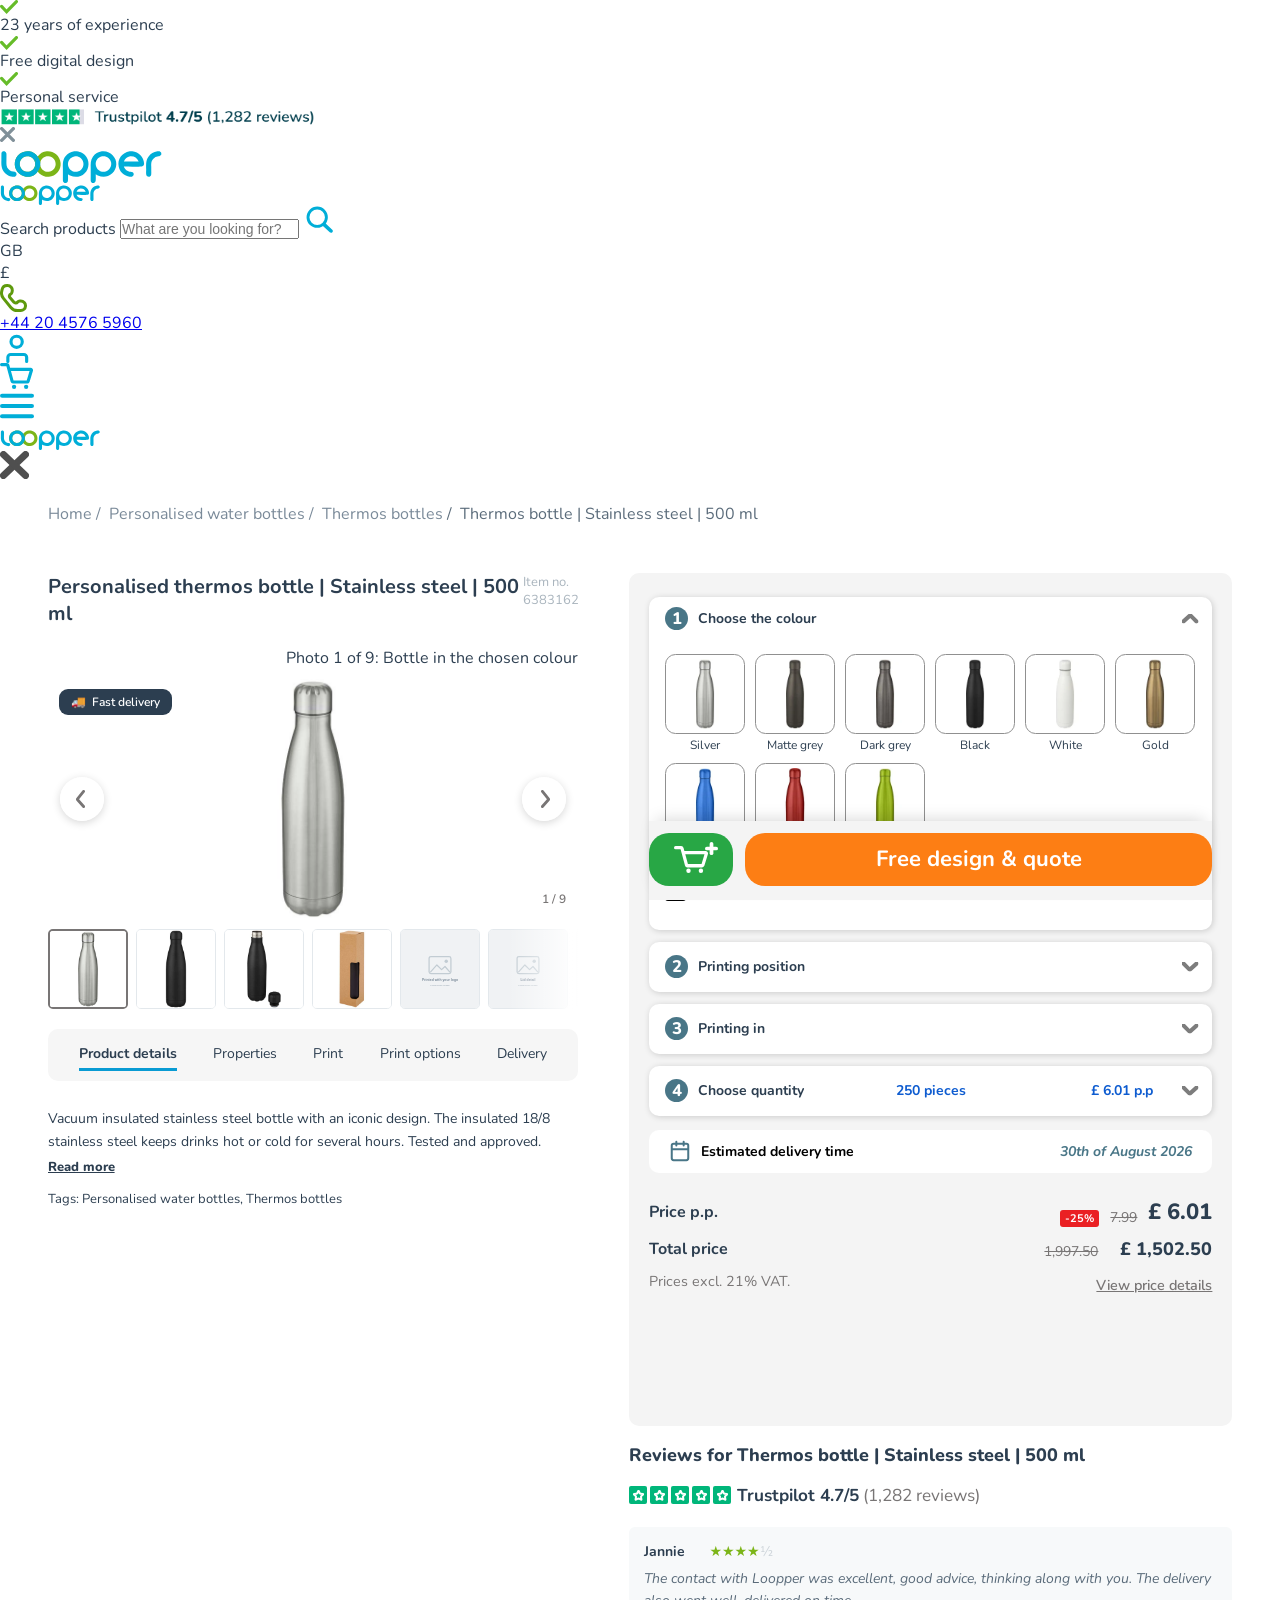
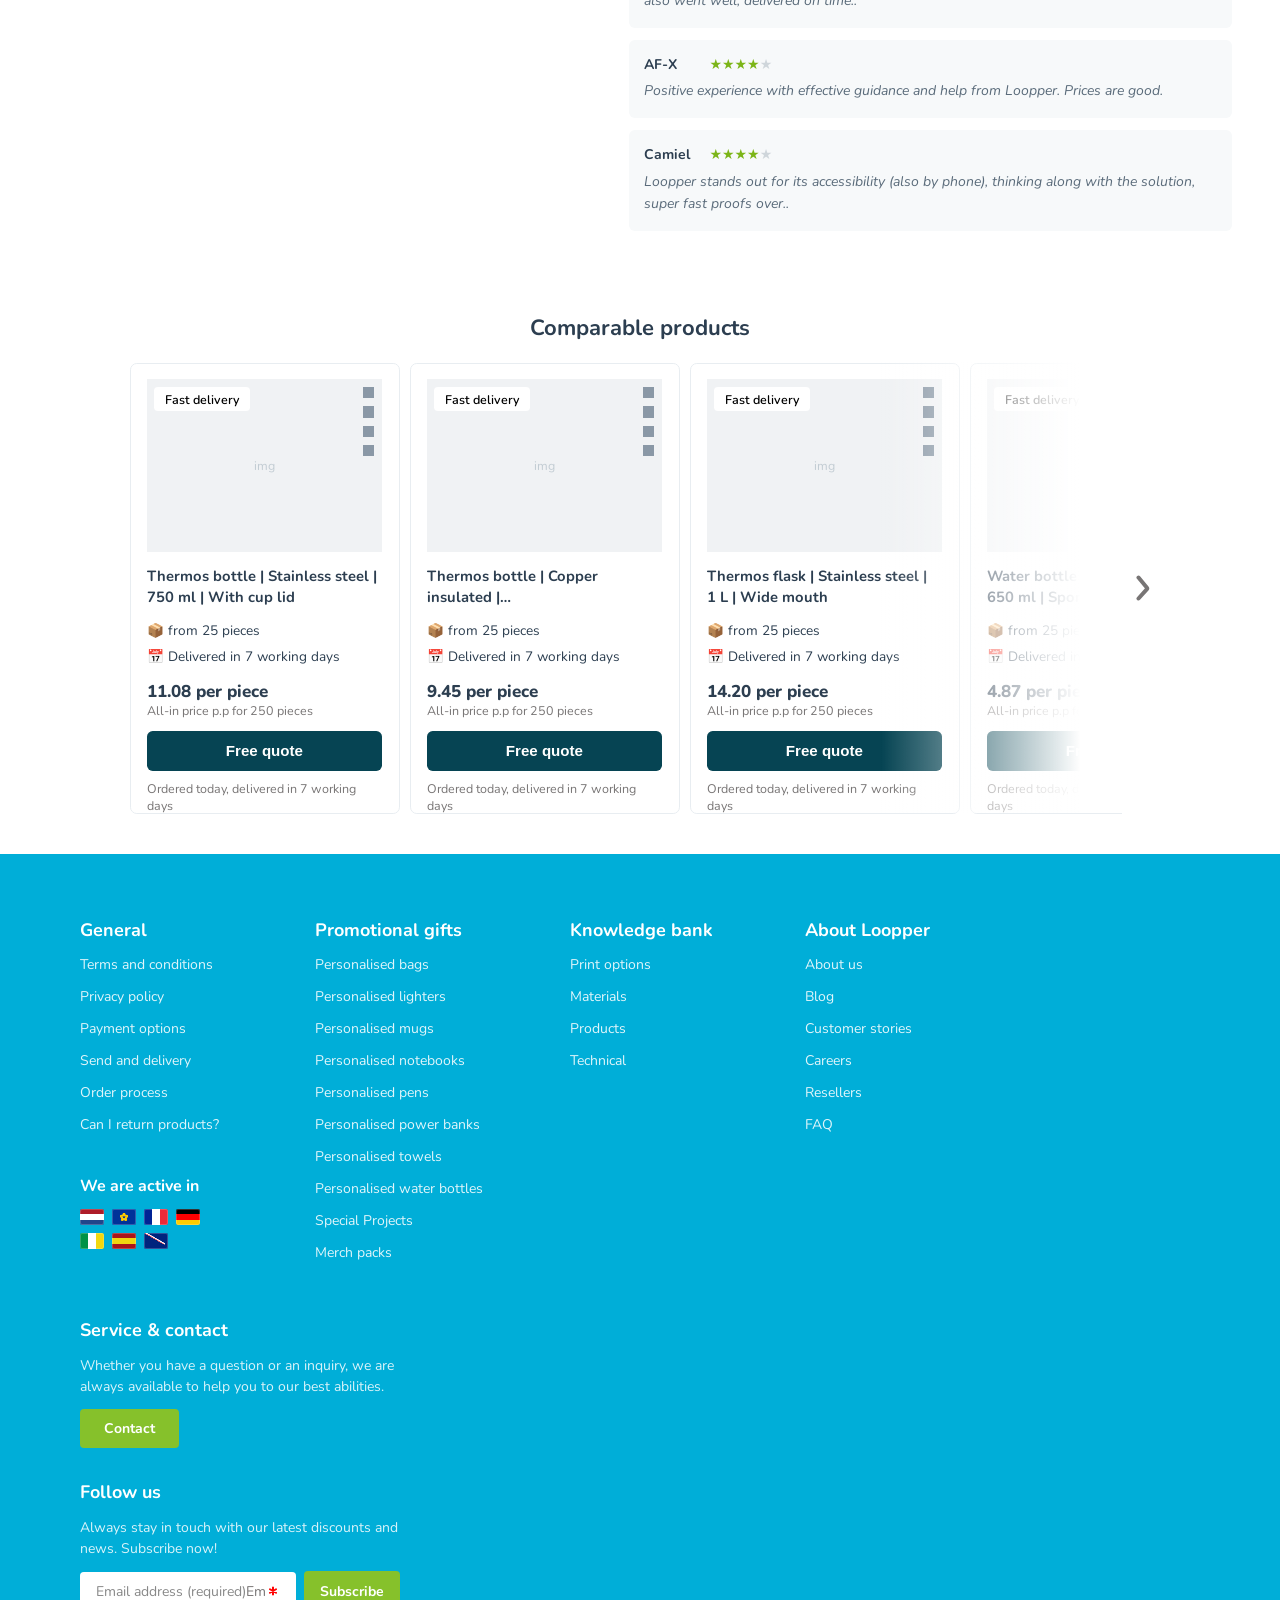
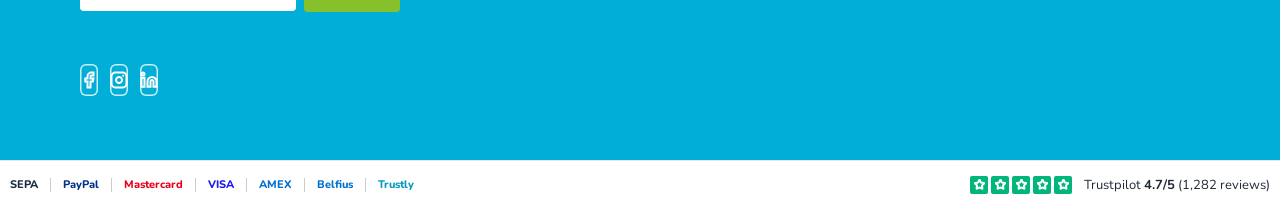
==== commit 8172eaca: "PDP CTA experiment: no top CTA, bottom CTA row sticks The top "Free design & quote" button is remove" ====
--- a/index.html
+++ b/index.html
@@ -440,6 +440,25 @@
         }
         .m-buybar-actions .m-btn-quote {
           order: 1;
+        }
+      }
+      /* Experiment: no top CTA; the cart + Free design & quote row sticks to the
+         bottom of the screen while it would otherwise be below the fold */
+      .cx-row {
+        position: sticky;
+        bottom: 0;
+        z-index: 20;
+        padding: 12px 0 14px;
+        background: #f4f4f4;
+        transition: box-shadow 0.2s;
+      }
+      .cx-row.cx-sticky {
+        box-shadow: 0 -8px 16px -8px rgba(0, 0, 0, 0.18);
+      }
+      @media (width < 768px) {
+        /* phones keep their own fixed buy bar with the same two buttons */
+        .cx-row {
+          display: none;
         }
       }
     </style>
@@ -1764,12 +1783,6 @@
 
             <!-- ---------- COLUMN 2 (531:12945) ---------- -->
             <div class="col2">
-              <!-- Experiment: Free design and Free quote combined in one CTA -->
-              <div class="cta-top cx-top">
-                <button class="cx-quote" type="button" data-nav="quote">
-                  Free design &amp; quote
-                </button>
-              </div>
 
               <div class="configurator-bg">
                 <div class="configurator" id="configurator">
@@ -3471,5 +3484,20 @@
     <div class="toast" id="toast" role="status" aria-live="polite" hidden></div>
     <script src="nav.js?v=58"></script>
     <script src="script.js?v=62"></script>
+    <script>
+      // Experiment: shadow on the CTA row only while it is stuck to the bottom of the screen
+      (function () {
+        var row = document.querySelector(".cx-row");
+        if (!row) return;
+        function check() {
+          var r = row.getBoundingClientRect();
+          var natural = row.parentElement.getBoundingClientRect().bottom;
+          row.classList.toggle("cx-sticky", r.bottom >= innerHeight - 1 && natural > innerHeight + 1);
+        }
+        addEventListener("scroll", check, { passive: true });
+        addEventListener("resize", check);
+        check();
+      })();
+    </script>
   </body>
 </html>
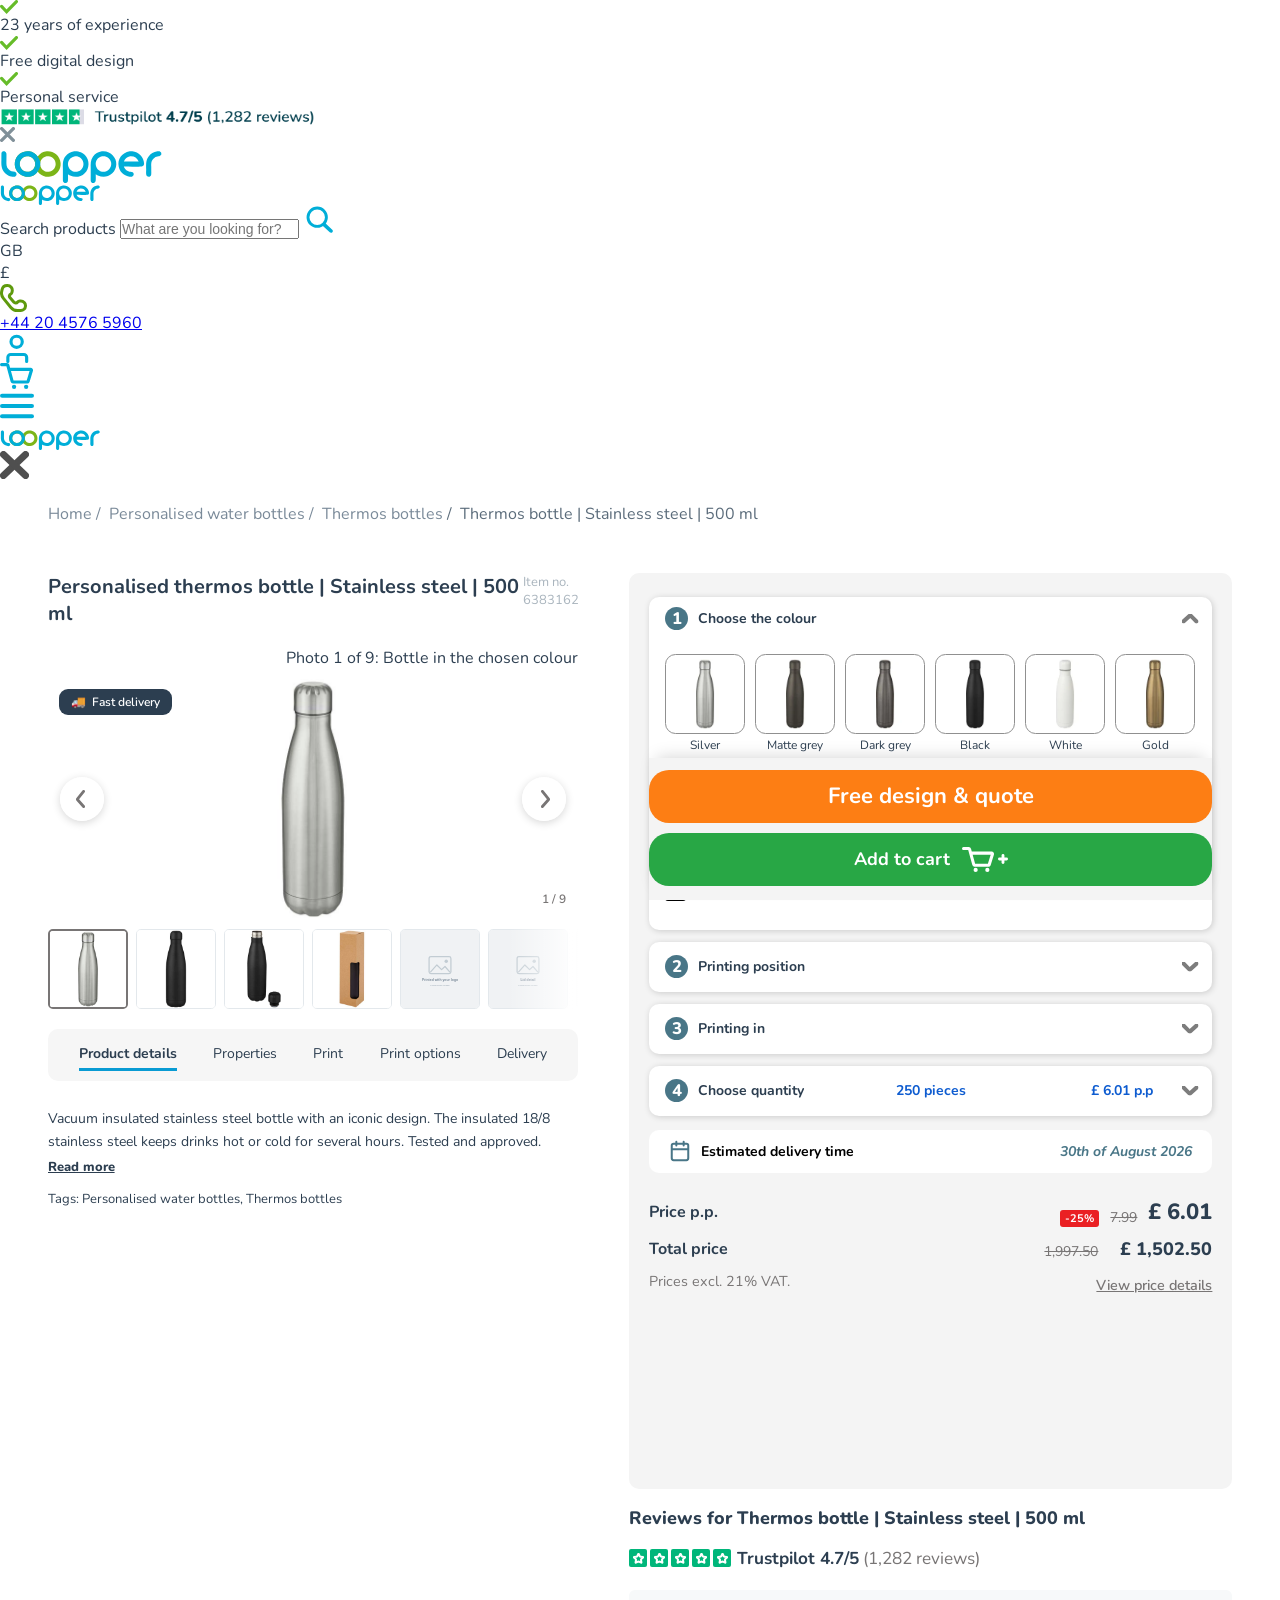
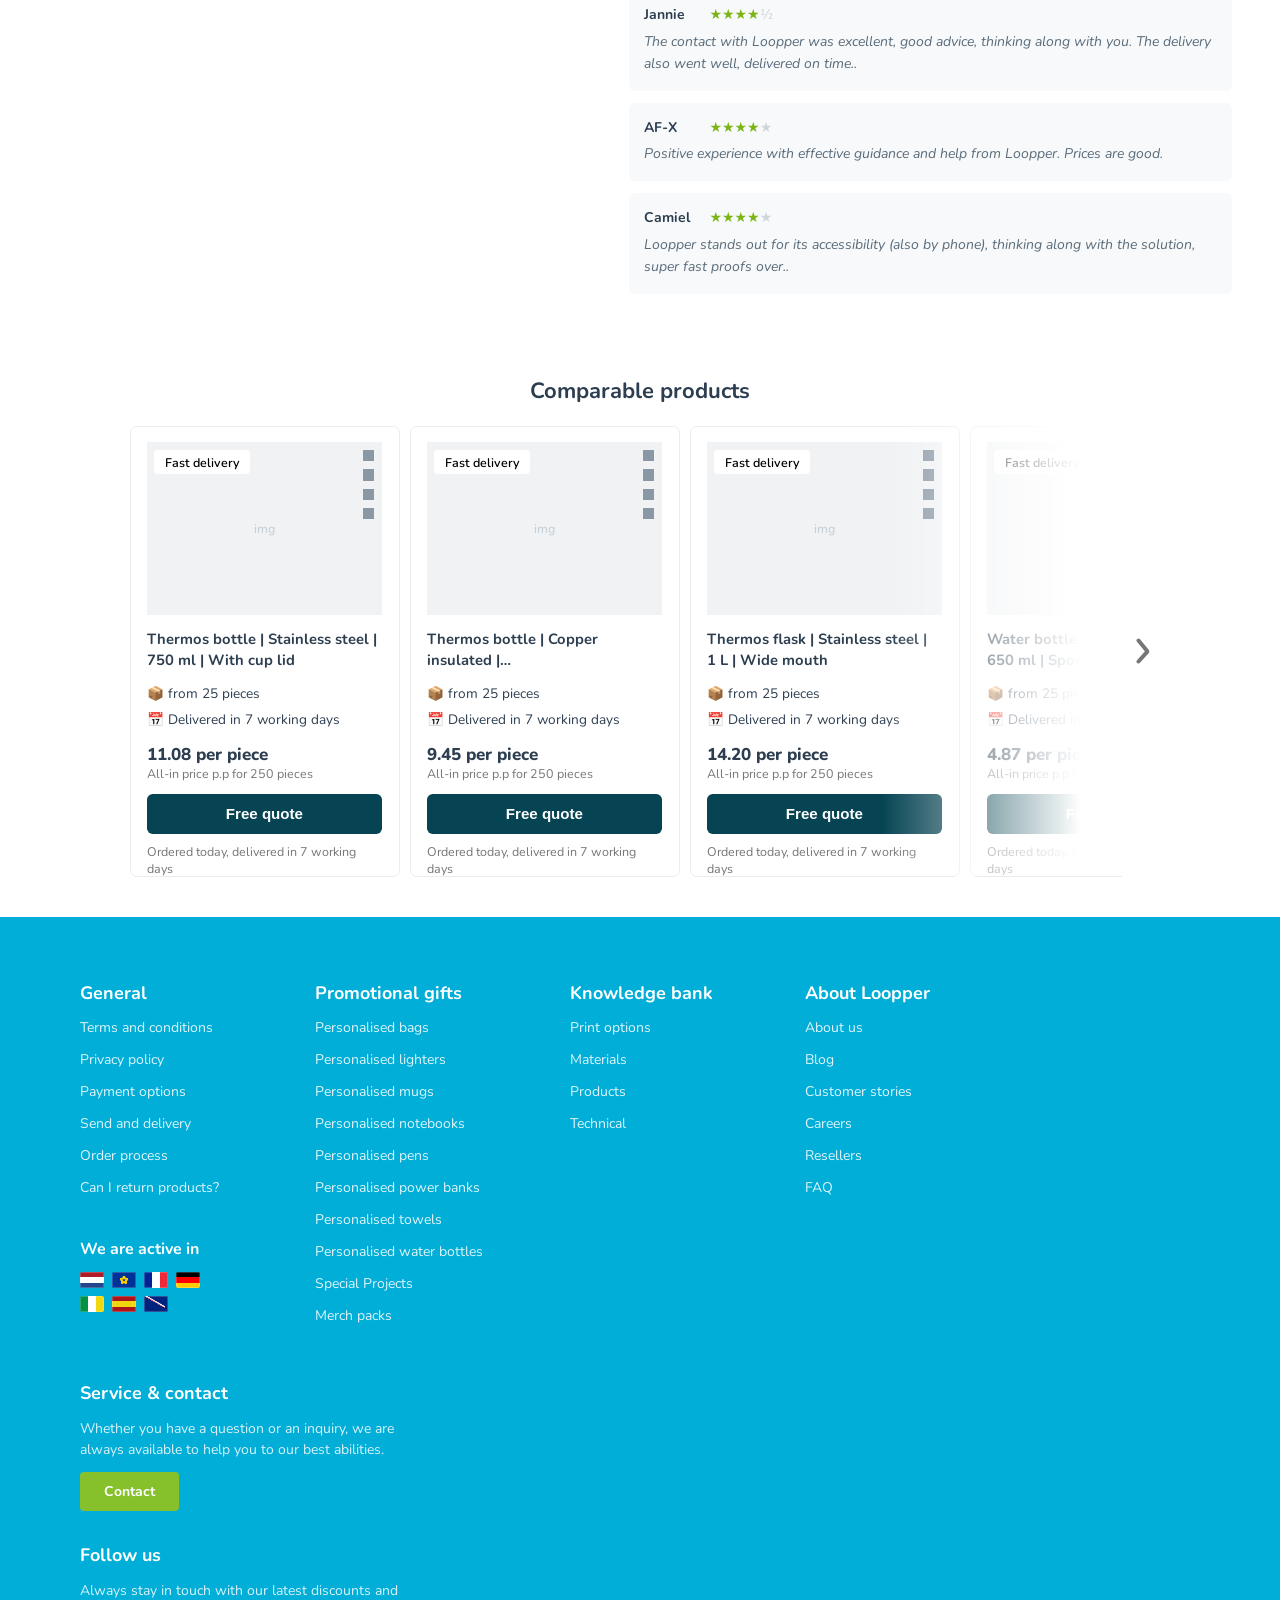
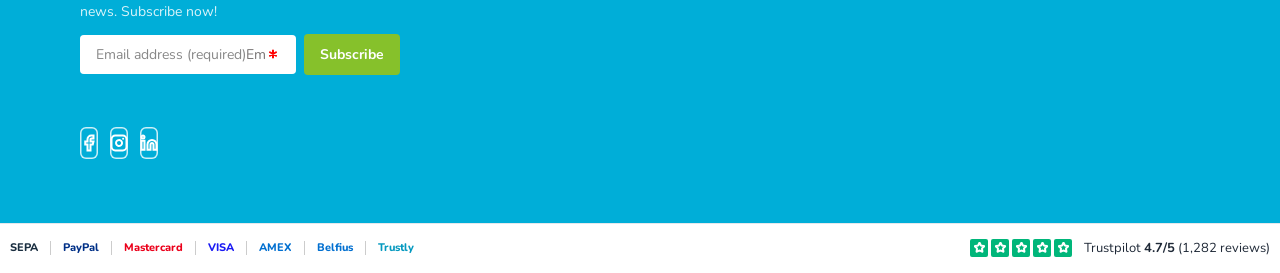
==== commit f78e1653: "PDP CTA experiment: stack Free design & quote above Add to cart The two sticky CTAs now sit on top o" ====
--- a/index.html
+++ b/index.html
@@ -460,6 +460,17 @@
         .cx-row {
           display: none;
         }
+      }
+      /* Experiment: the two CTAs stacked, Free design & quote above Add to cart */
+      .cx-row.cx-stack {
+        flex-direction: column;
+        gap: 10px;
+      }
+      .cx-stack .cx-quote,
+      .cx-stack .add-to-cart {
+        flex: none;
+        width: 100%;
+        max-width: none;
       }
     </style>
   </head>
@@ -2717,28 +2728,29 @@
                   <dl class="price-details" id="price-details" hidden></dl>
                 </div>
 
-                <!-- Experiment: Add to cart as a square, Free design & quote next to it -->
-                <div class="cx-row">
-                  <button class="add-to-cart cx-cart" type="button" aria-label="Add to cart">
-                  <span class="cart-icons">
-                    <img
-                      width="33"
-                      height="26"
-                      class="cart-icon"
-                      src="assets/imgGroup1.svg"
-                      alt=""
-                    />
-                    <img
-                      width="14"
-                      height="14"
-                      class="cart-plus"
-                      src="assets/imgFrame1321315908.svg"
-                      alt=""
-                    />
-                  </span>
-                  </button>
+                <!-- Experiment: Free design & quote on top, Add to cart (as on the live PDP) below -->
+                <div class="cx-row cx-stack">
                   <button class="cx-quote" type="button" data-nav="quote">
                     Free design &amp; quote
+                  </button>
+                  <button class="add-to-cart" type="button">
+                    <span>Add to cart</span>
+                    <span class="cart-icons">
+                      <img
+                        width="33"
+                        height="26"
+                        class="cart-icon"
+                        src="assets/imgGroup1.svg"
+                        alt=""
+                      />
+                      <img
+                        width="14"
+                        height="14"
+                        class="cart-plus"
+                        src="assets/imgFrame1321315908.svg"
+                        alt=""
+                      />
+                    </span>
                   </button>
                 </div>
               </div>
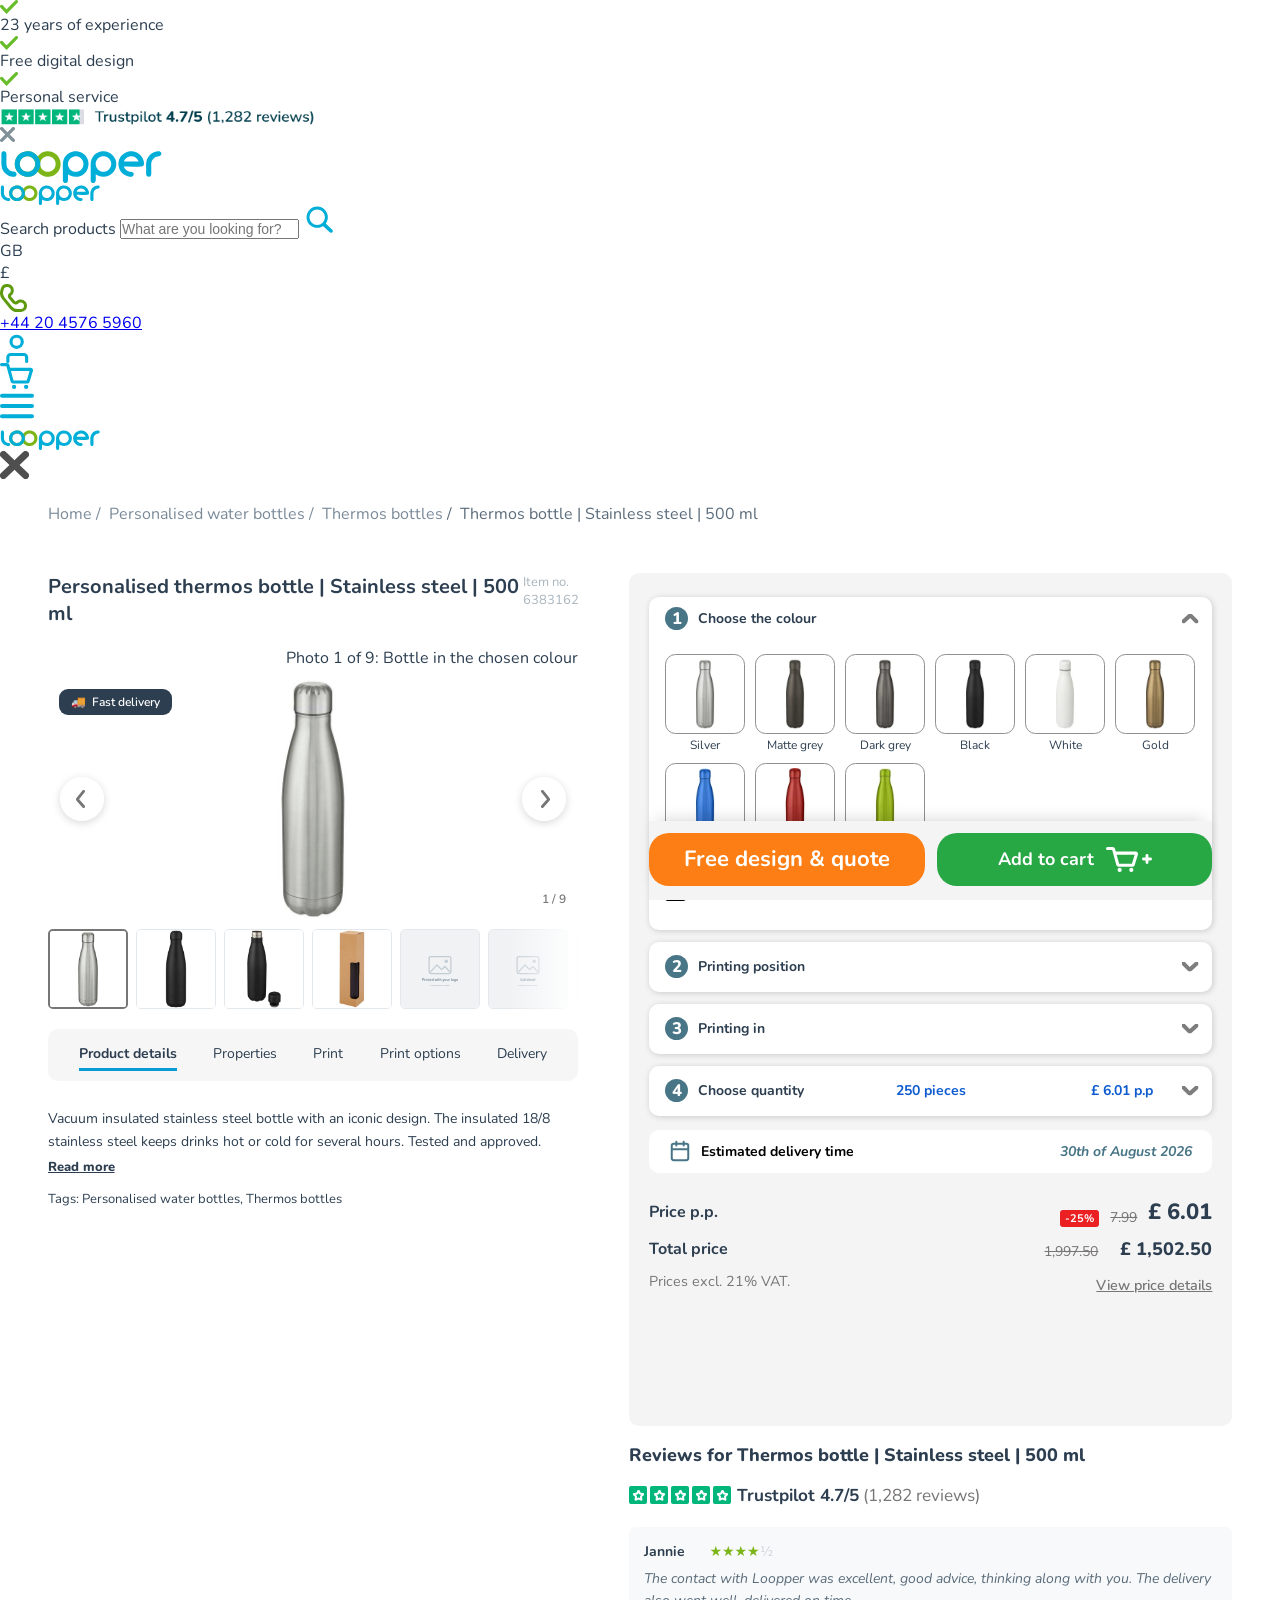
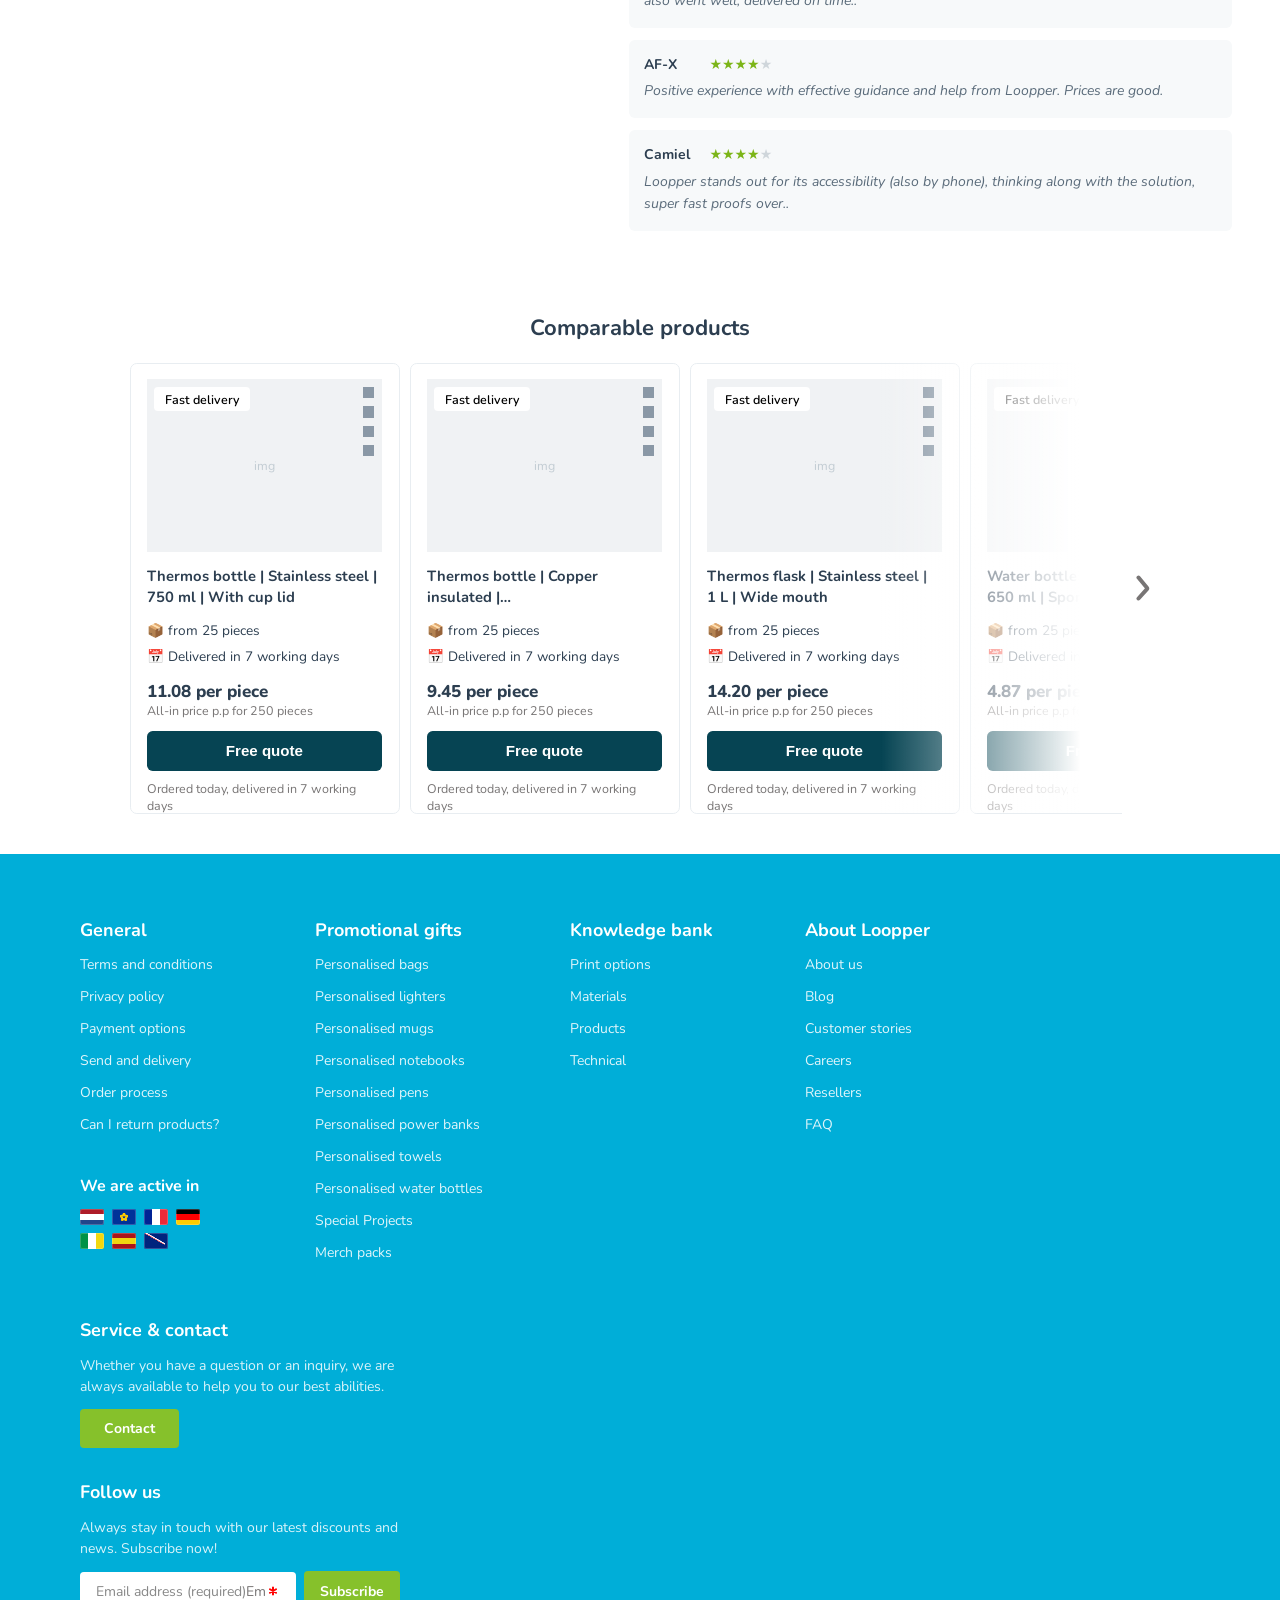
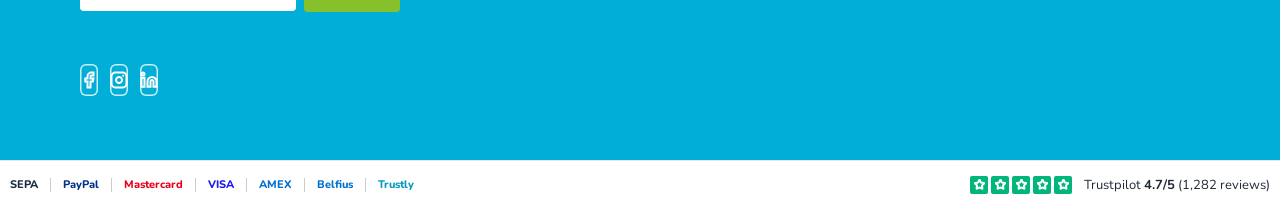
==== commit 499d7f13: "PDP CTA experiment: Free design & quote and Add to cart side by side The two sticky CTAs sit next to" ====
--- a/index.html
+++ b/index.html
@@ -461,15 +461,16 @@
           display: none;
         }
       }
-      /* Experiment: the two CTAs stacked, Free design & quote above Add to cart */
+      /* Experiment: the two CTAs side by side, Free design & quote (left) and Add to cart (right) */
       .cx-row.cx-stack {
-        flex-direction: column;
-        gap: 10px;
+        flex-direction: row;
+        gap: 12px;
       }
       .cx-stack .cx-quote,
       .cx-stack .add-to-cart {
-        flex: none;
-        width: 100%;
+        flex: 1 1 0;
+        width: auto;
+        min-width: 0;
         max-width: none;
       }
     </style>
@@ -2728,7 +2729,7 @@
                   <dl class="price-details" id="price-details" hidden></dl>
                 </div>
 
-                <!-- Experiment: Free design & quote on top, Add to cart (as on the live PDP) below -->
+                <!-- Experiment: Free design & quote (left) and Add to cart (as on the live PDP, right) -->
                 <div class="cx-row cx-stack">
                   <button class="cx-quote" type="button" data-nav="quote">
                     Free design &amp; quote
